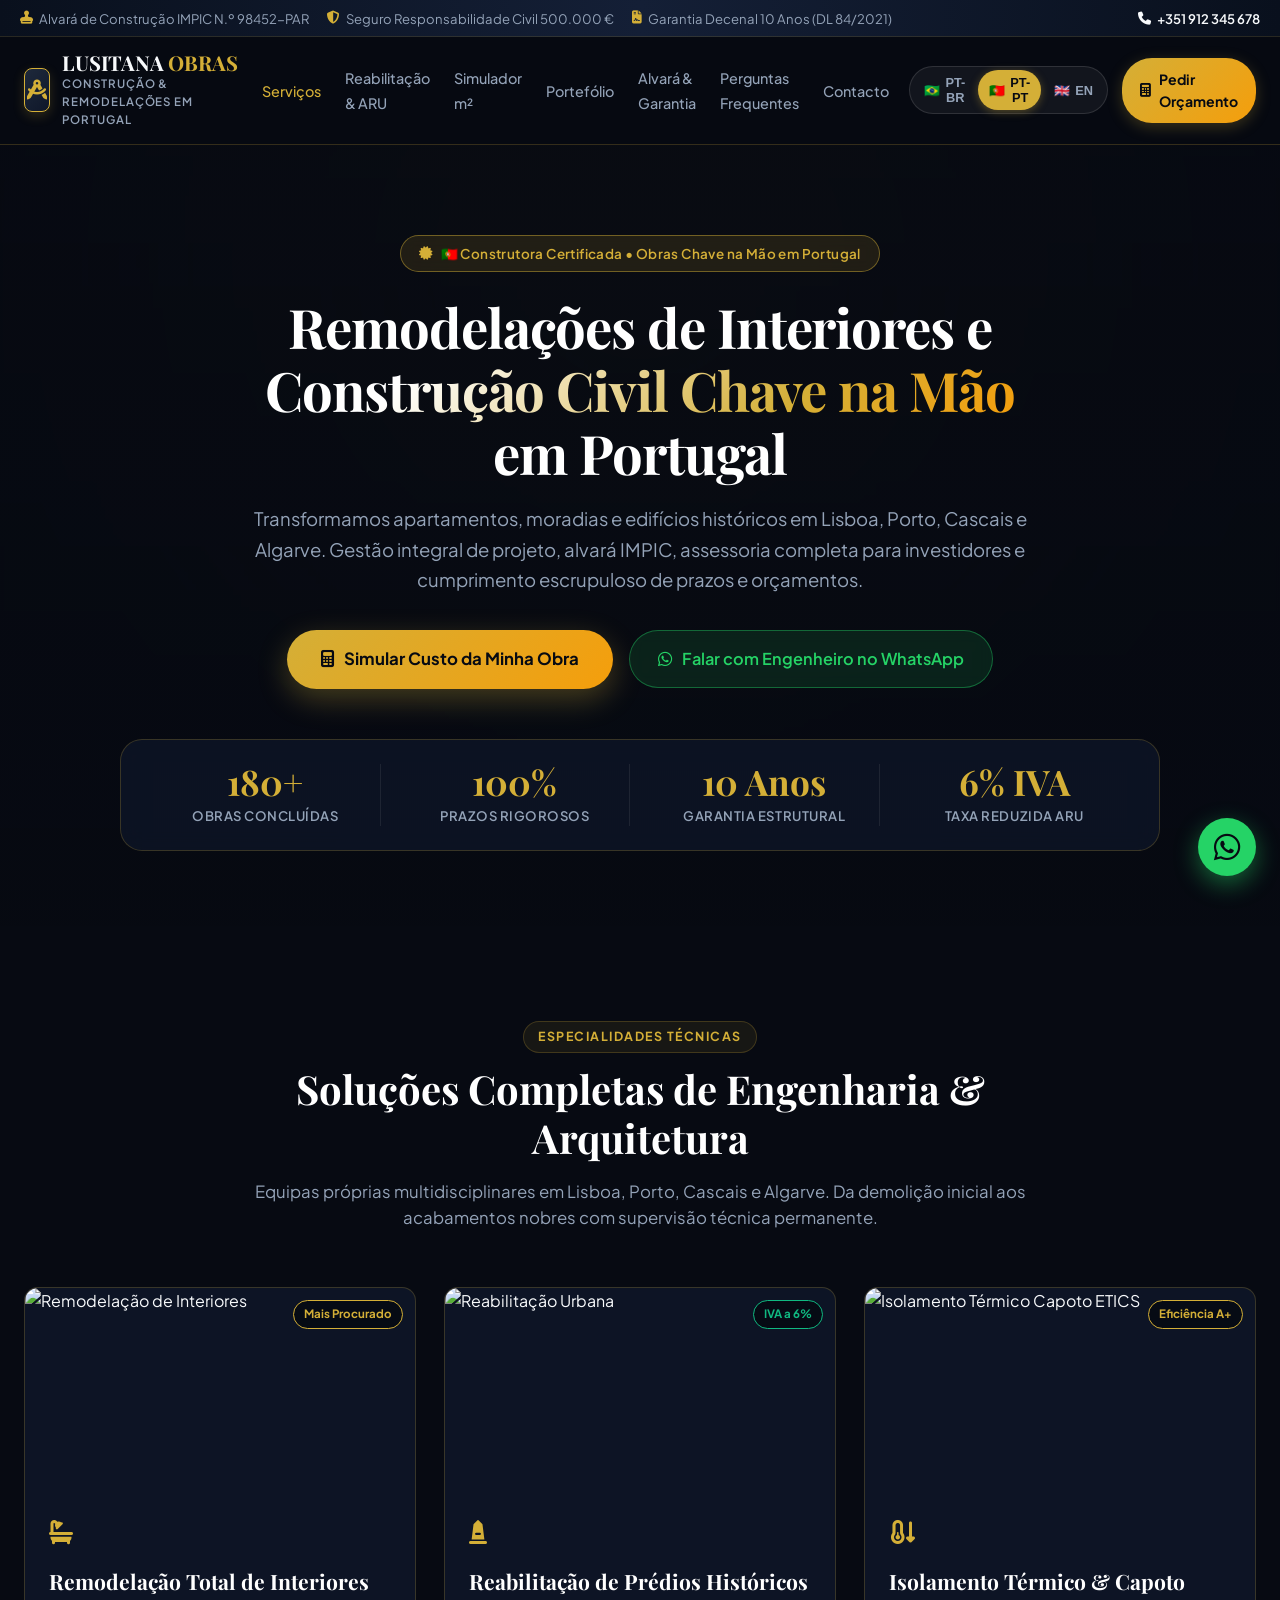
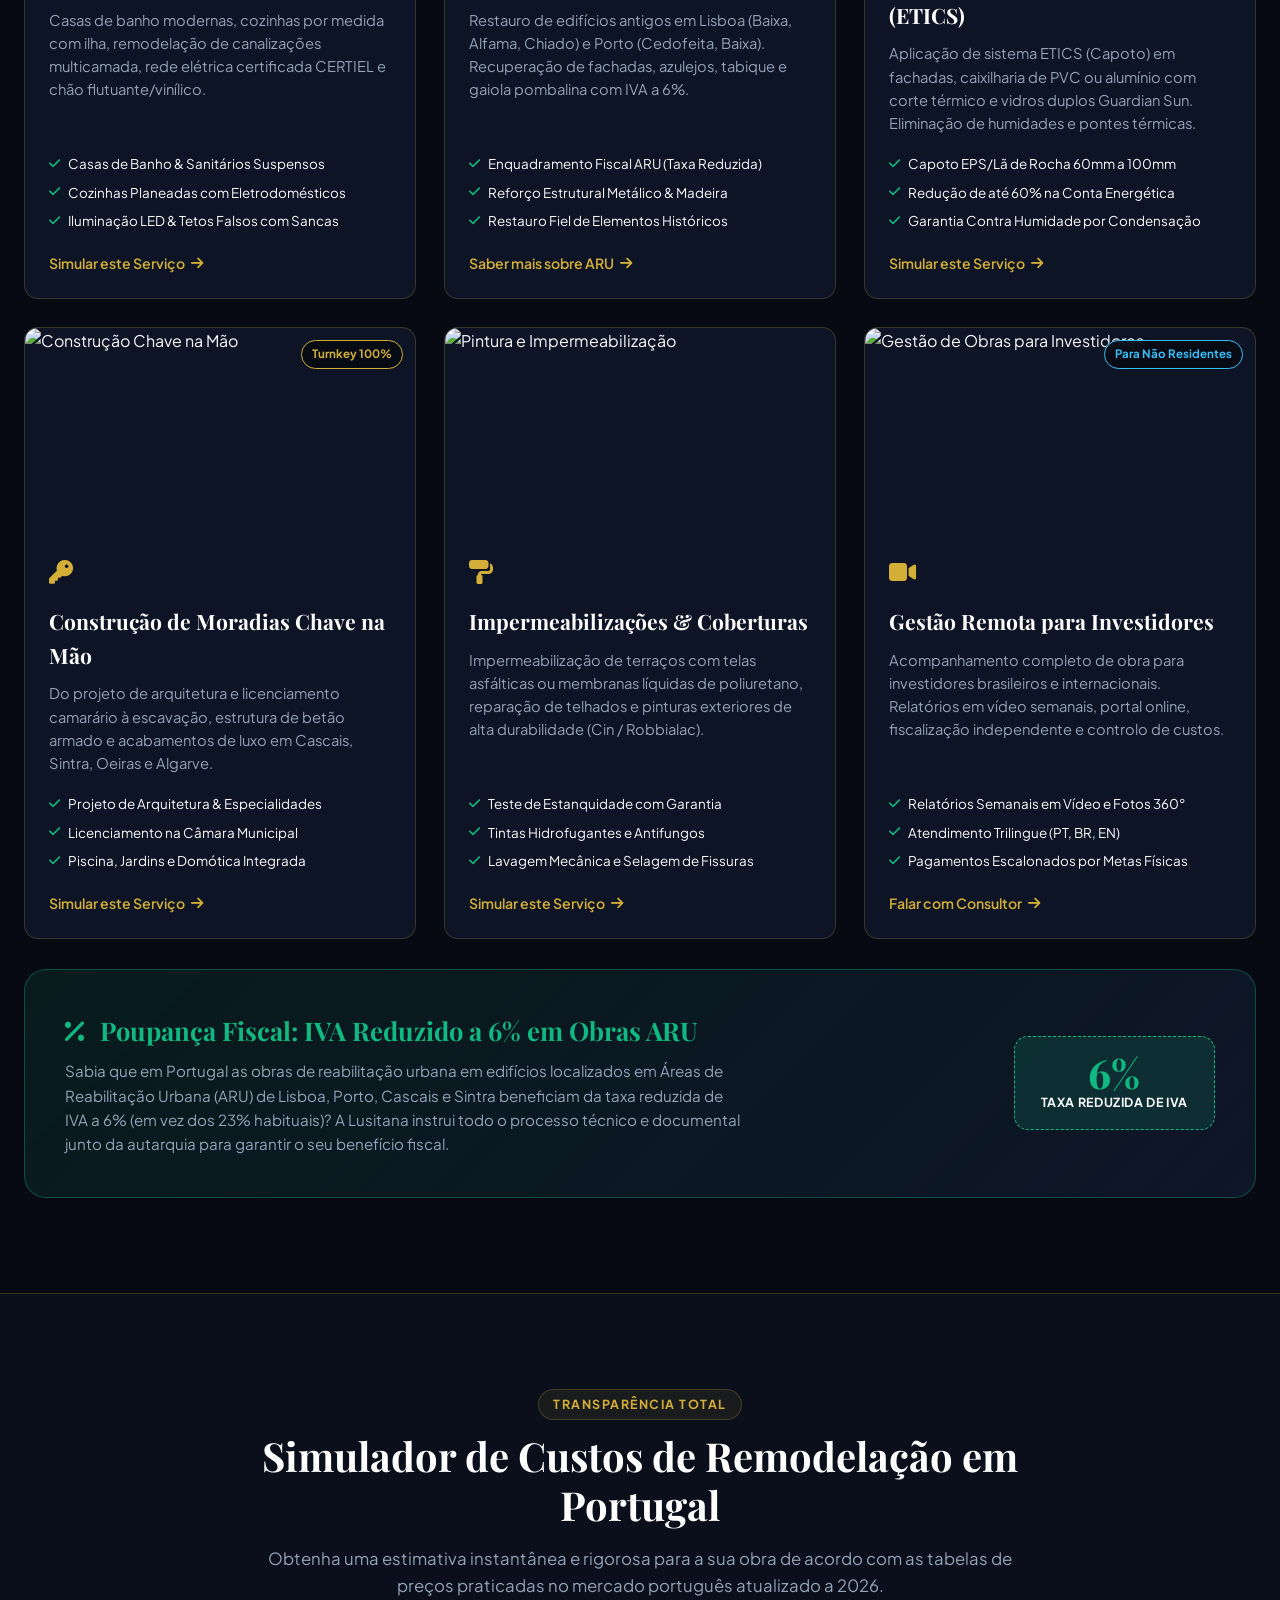
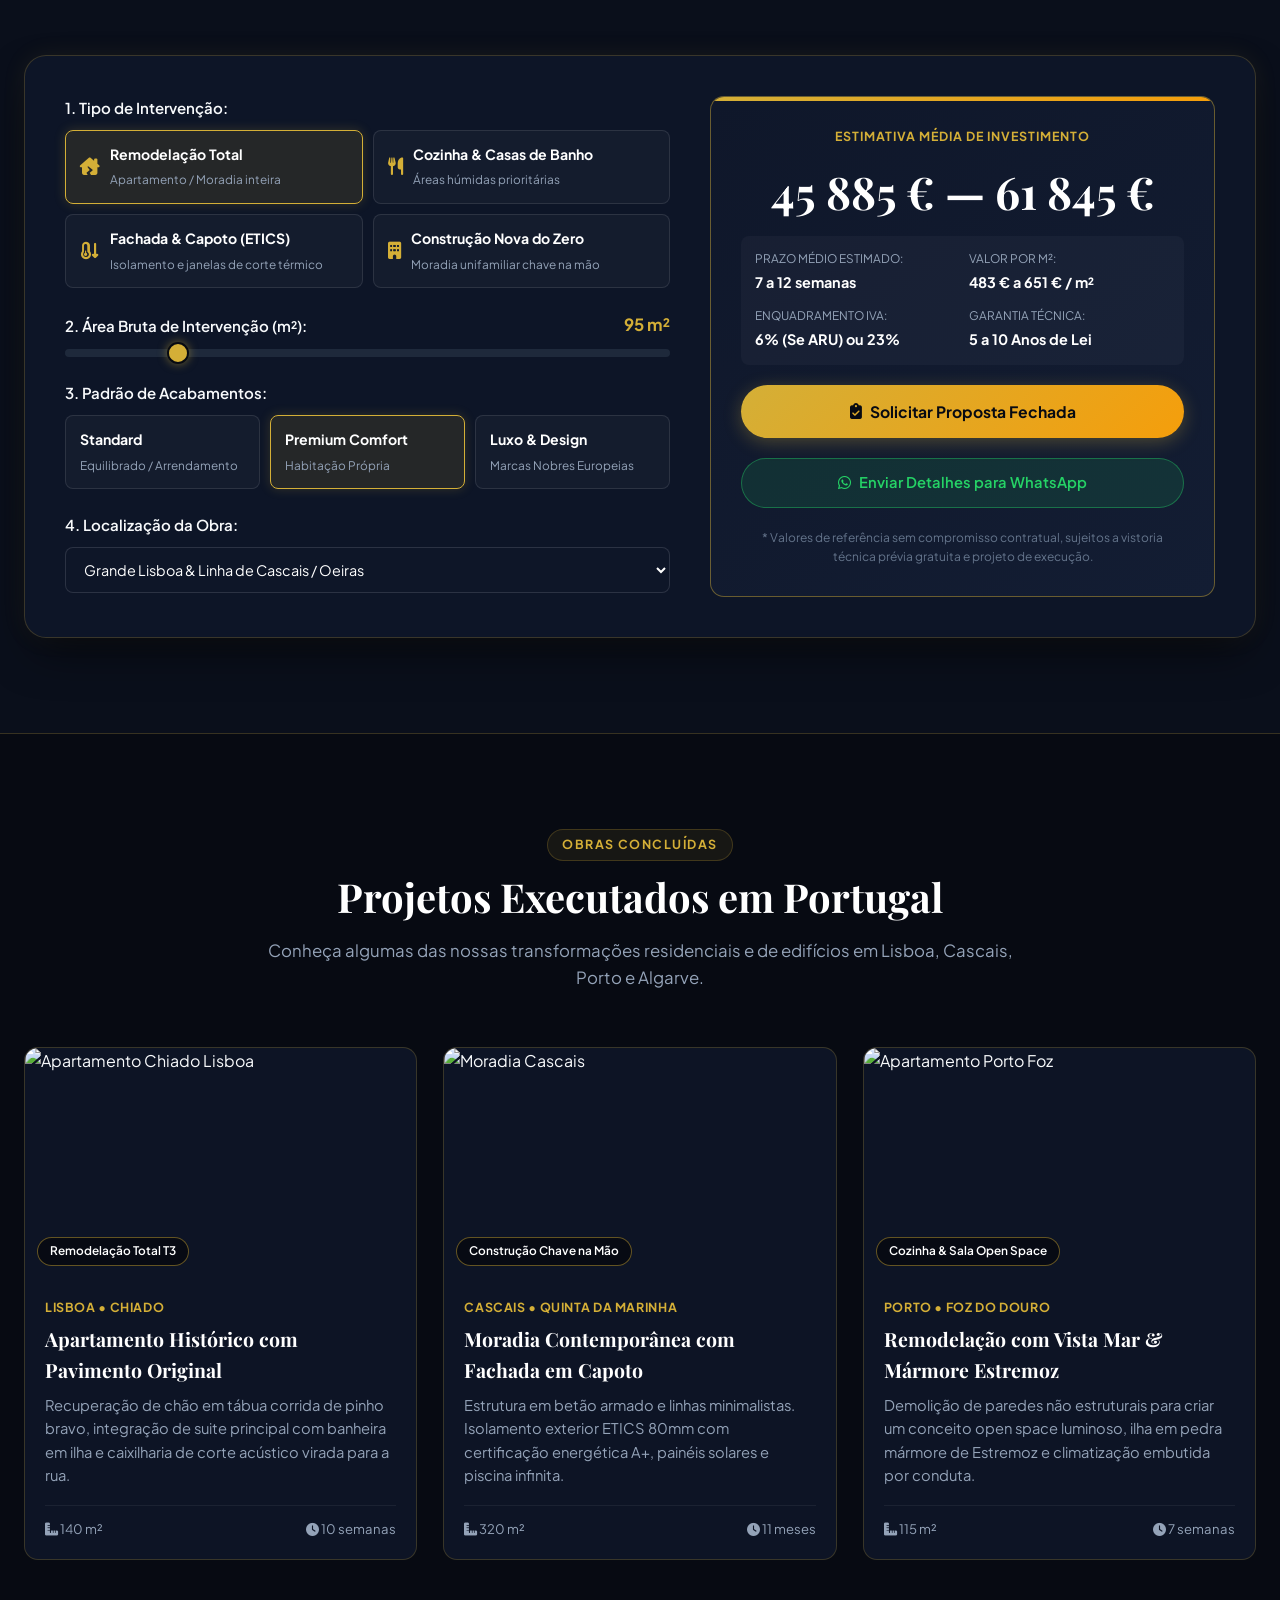
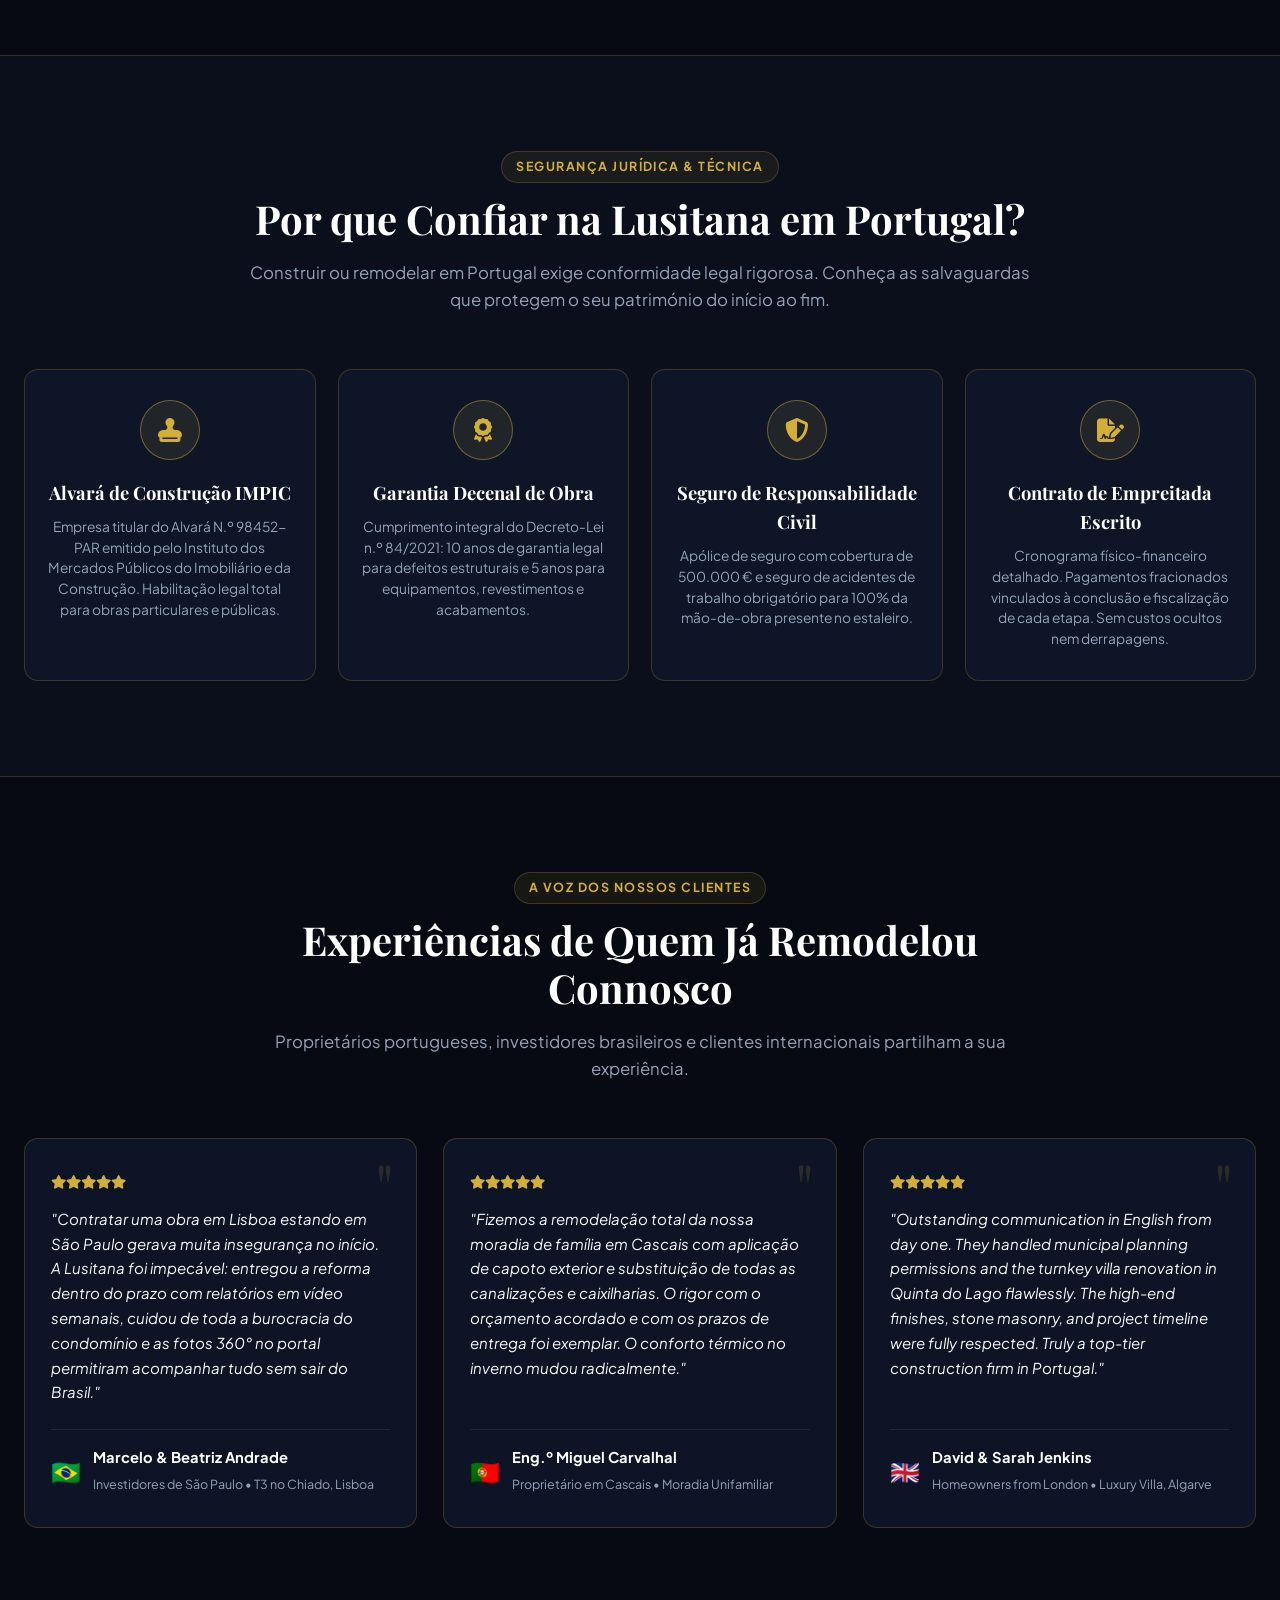
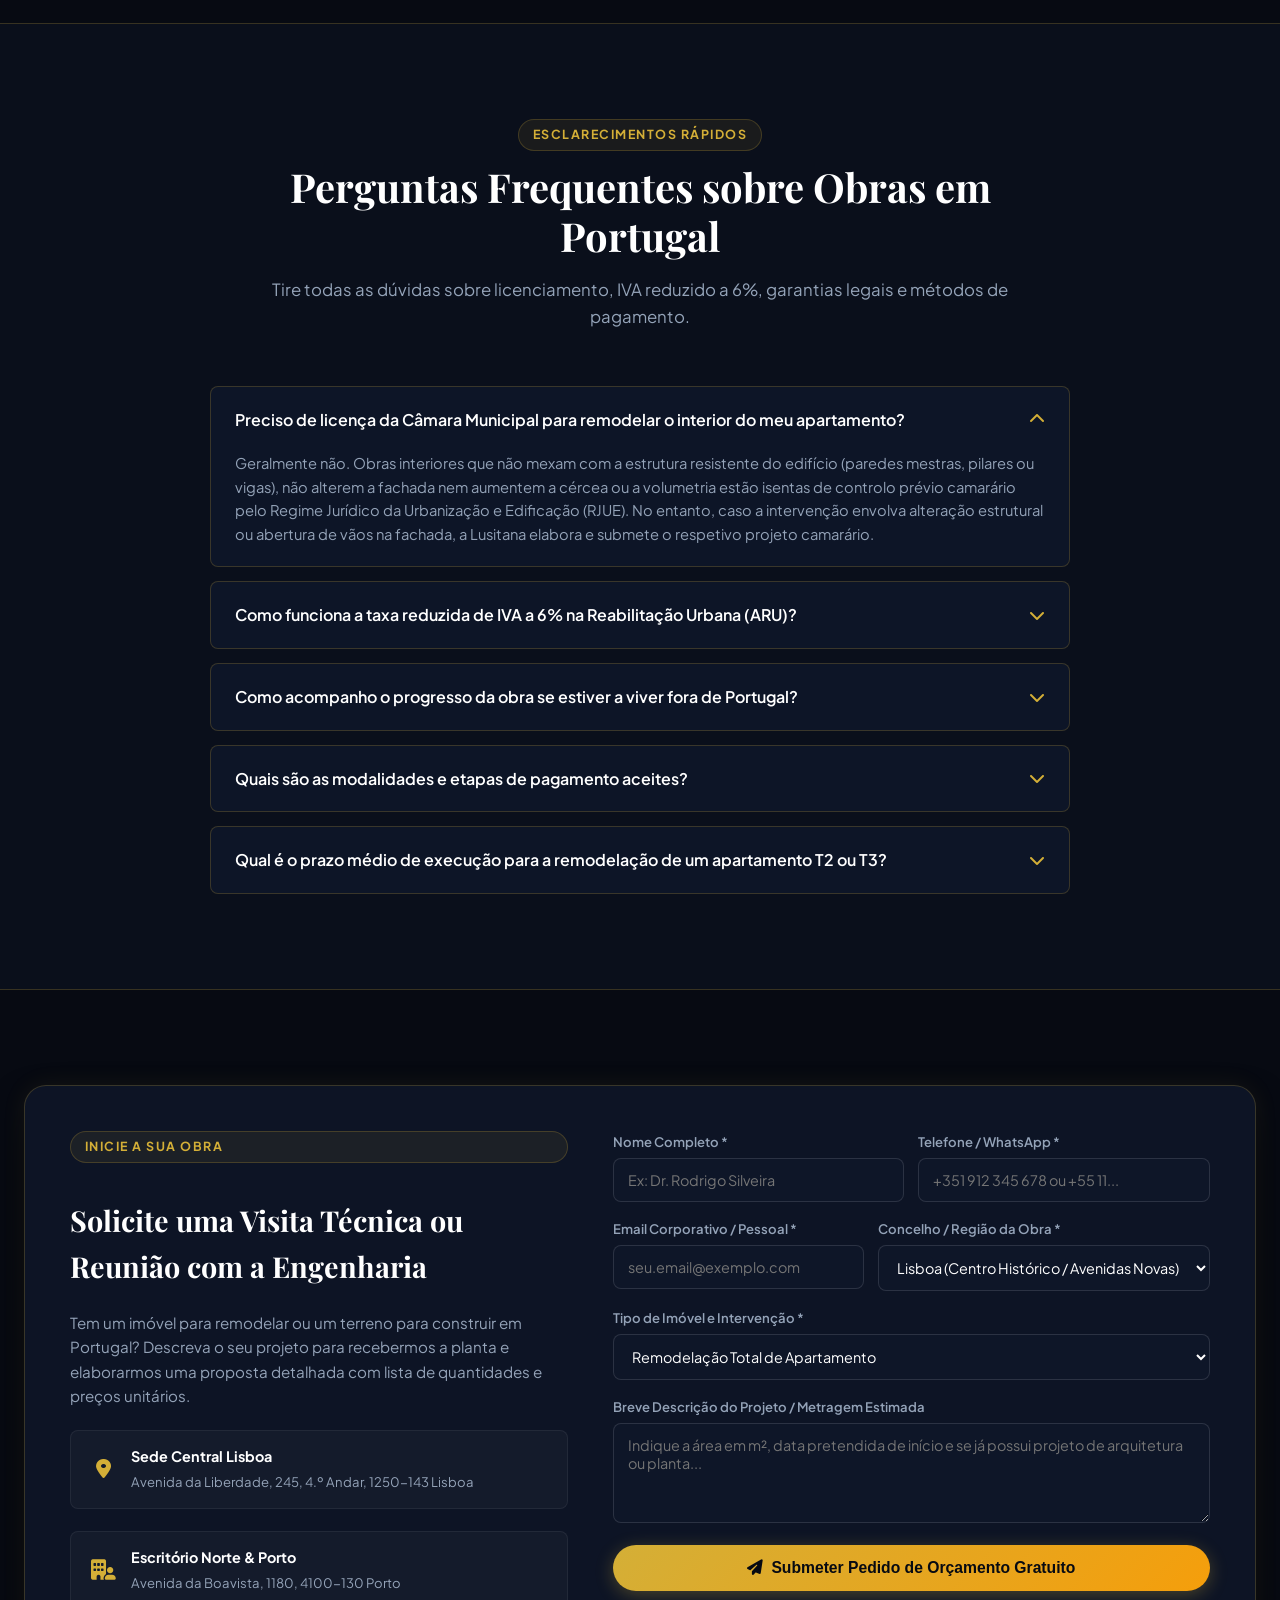
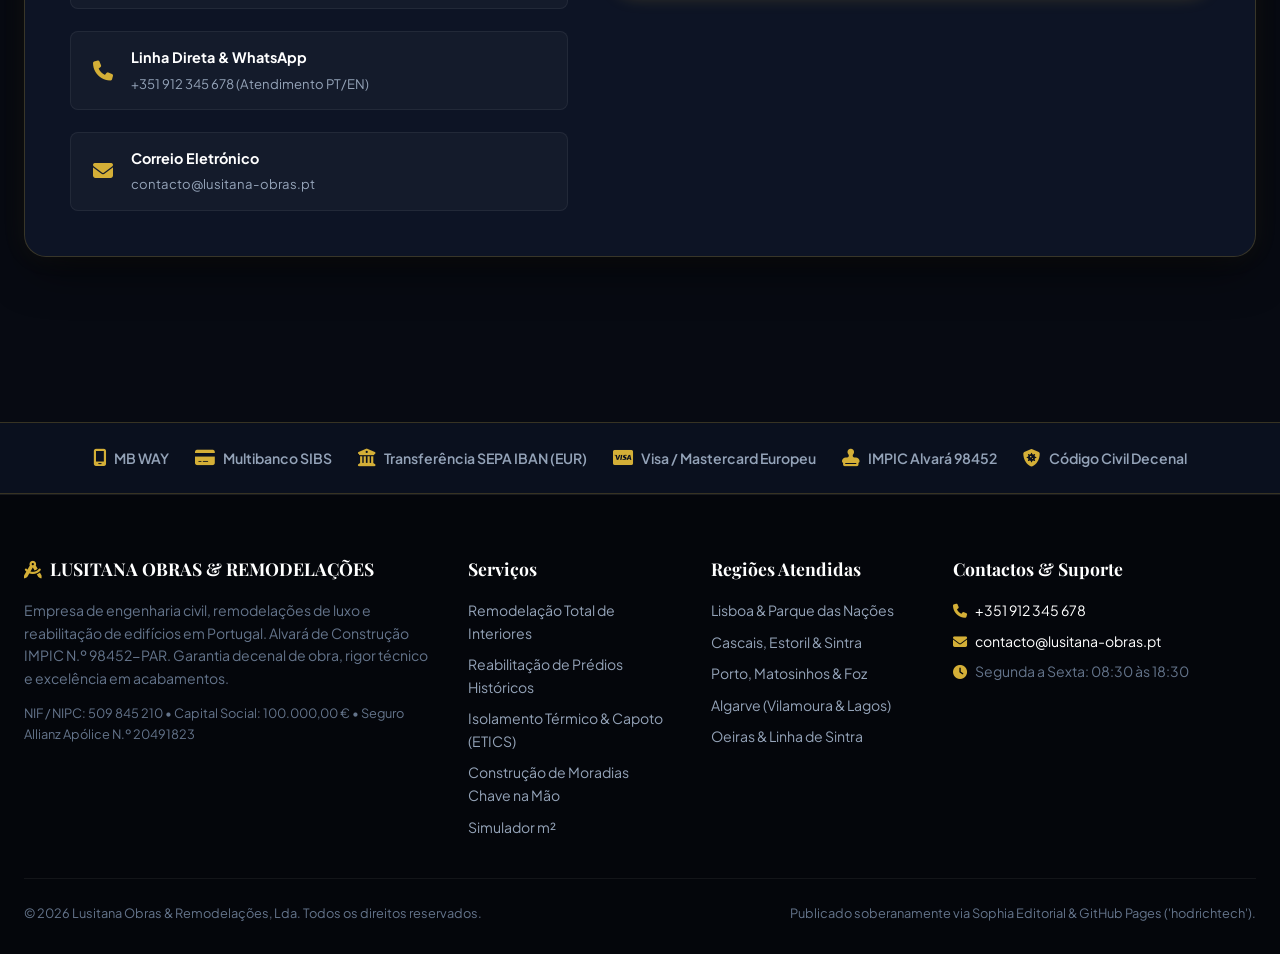
==== index.html @ 86c42750 "deploy: index.html (Vitrine Engine Sophia Editorial)" ====
<!DOCTYPE html>
<html lang="pt-PT">
<head>
  <meta charset="UTF-8">
  <meta name="viewport" content="width=device-width, initial-scale=1.0">
  <title>Lusitana Obras &amp; Remodelações 🇵🇹 | Construção Civil &amp; Reabilitação Urbana em Portugal</title>
  <meta name="description" content="Empresa de remodelações de interiores, construção civil e reabilitação urbana em Portugal (Lisboa, Porto, Cascais e Algarve). Alvará IMPIC, garantia legal de obra e simulador interativo.">
  <link rel="preconnect" href="https://fonts.googleapis.com">
  <link rel="preconnect" href="https://fonts.gstatic.com" crossorigin>
  <link href="https://fonts.googleapis.com/css2?family=Plus+Jakarta+Sans:wght@300;400;500;600;700;800&family=Playfair+Display:ital,wght@0,600;0,700;1,600&display=swap" rel="stylesheet">
  <link rel="stylesheet" href="https://cdnjs.cloudflare.com/ajax/libs/font-awesome/6.5.1/css/all.min.css">
  
  <style>
    :root {
      --bg-dark: #070a12;
      --bg-surface: #0f172a;
      --bg-card: rgba(15, 23, 42, 0.85);
      --bg-card-hover: rgba(30, 41, 59, 0.95);
      --border-color: rgba(212, 175, 55, 0.22);
      --border-glow: rgba(212, 175, 55, 0.45);
      --primary: #d4af37;
      --primary-hover: #e5c158;
      --primary-dark: #aa861c;
      --accent: #f59e0b;
      --accent-blue: #38bdf8;
      --text-main: #f8fafc;
      --text-muted: #94a3b8;
      --text-dim: #64748b;
      --success: #10b981;
      --font-sans: 'Plus Jakarta Sans', system-ui, -apple-system, sans-serif;
      --font-serif: 'Playfair Display', Georgia, serif;
      --shadow-luxo: 0 20px 45px -10px rgba(0, 0, 0, 0.6), 0 0 25px rgba(212, 175, 55, 0.08);
      --radius-sm: 8px;
      --radius-md: 14px;
      --radius-lg: 22px;
      --transition: all 0.28s cubic-bezier(0.4, 0, 0.2, 1);
    }

    * {
      margin: 0;
      padding: 0;
      box-sizing: border-box;
    }

    body {
      font-family: var(--font-sans);
      background-color: var(--bg-dark);
      color: var(--text-main);
      line-height: 1.6;
      overflow-x: hidden;
      selection-background-color: var(--primary);
      selection-color: #000;
      -webkit-font-smoothing: antialiased;
    }

    /* Top Trust Ribbon */
    .top-ribbon {
      background: linear-gradient(90deg, #09101d, #141f36, #09101d);
      border-bottom: 1px solid rgba(212, 175, 55, 0.15);
      padding: 7px 20px;
      font-size: 0.82rem;
      color: var(--text-muted);
      display: flex;
      justify-content: space-between;
      align-items: center;
      flex-wrap: wrap;
      gap: 10px;
    }
    .top-ribbon-items {
      display: flex;
      gap: 18px;
      align-items: center;
    }
    .top-ribbon-item {
      display: inline-flex;
      align-items: center;
      gap: 6px;
    }
    .top-ribbon-item i {
      color: var(--primary);
    }
    .top-ribbon-phone {
      color: var(--text-main);
      text-decoration: none;
      font-weight: 600;
      display: inline-flex;
      align-items: center;
      gap: 6px;
    }
    .top-ribbon-phone:hover {
      color: var(--primary);
    }

    /* Header & Sticky Nav */
    header.site-header {
      position: sticky;
      top: 0;
      z-index: 1000;
      background: rgba(7, 10, 18, 0.92);
      backdrop-filter: blur(14px);
      -webkit-backdrop-filter: blur(14px);
      border-bottom: 1px solid var(--border-color);
      transition: var(--transition);
    }
    .nav-container {
      max-width: 1280px;
      margin: 0 auto;
      padding: 14px 24px;
      display: flex;
      justify-content: space-between;
      align-items: center;
      gap: 20px;
    }
    .brand-logo {
      display: flex;
      align-items: center;
      gap: 12px;
      text-decoration: none;
      color: var(--text-main);
    }
    .logo-icon {
      width: 44px;
      height: 44px;
      background: linear-gradient(135deg, #1e293b, #0f172a);
      border: 1px solid var(--primary);
      border-radius: var(--radius-sm);
      display: flex;
      align-items: center;
      justify-content: center;
      color: var(--primary);
      font-size: 1.25rem;
      box-shadow: 0 4px 12px rgba(212, 175, 55, 0.2);
    }
    .brand-text h1 {
      font-family: var(--font-serif);
      font-size: 1.28rem;
      font-weight: 700;
      letter-spacing: -0.01em;
      line-height: 1.15;
    }
    .brand-text h1 span {
      color: var(--primary);
    }
    .brand-text p {
      font-size: 0.72rem;
      color: var(--text-muted);
      text-transform: uppercase;
      letter-spacing: 0.08em;
      font-weight: 600;
    }

    /* Nav Links */
    .nav-links {
      display: flex;
      align-items: center;
      gap: 24px;
      list-style: none;
    }
    .nav-links a {
      color: var(--text-muted);
      text-decoration: none;
      font-size: 0.9rem;
      font-weight: 500;
      transition: var(--transition);
      position: relative;
    }
    .nav-links a:hover,
    .nav-links a.active {
      color: var(--primary);
    }
    .nav-links a::after {
      content: '';
      position: absolute;
      bottom: -4px;
      left: 0;
      width: 0;
      height: 2px;
      background: var(--primary);
      transition: width 0.25s ease;
    }
    .nav-links a:hover::after {
      width: 100%;
    }

    /* Nav Actions & Language Switcher */
    .nav-actions {
      display: flex;
      align-items: center;
      gap: 14px;
    }
    .lang-switcher {
      display: inline-flex;
      background: rgba(255, 255, 255, 0.05);
      border: 1px solid rgba(255, 255, 255, 0.12);
      border-radius: 30px;
      padding: 3px;
      gap: 2px;
    }
    .lang-btn {
      background: none;
      border: none;
      color: var(--text-muted);
      padding: 5px 11px;
      font-size: 0.8rem;
      font-weight: 600;
      border-radius: 20px;
      cursor: pointer;
      display: inline-flex;
      align-items: center;
      gap: 5px;
      transition: var(--transition);
    }
    .lang-btn:hover {
      color: var(--text-main);
      background: rgba(255, 255, 255, 0.08);
    }
    .lang-btn.active {
      background: var(--primary);
      color: #070a12;
      box-shadow: 0 2px 8px rgba(212, 175, 55, 0.35);
    }

    .btn-header-cta {
      background: linear-gradient(135deg, var(--primary), var(--accent));
      color: #070a12;
      font-weight: 700;
      font-size: 0.88rem;
      padding: 10px 18px;
      border-radius: 30px;
      text-decoration: none;
      display: inline-flex;
      align-items: center;
      gap: 8px;
      transition: var(--transition);
      box-shadow: 0 4px 15px rgba(212, 175, 55, 0.25);
    }
    .btn-header-cta:hover {
      transform: translateY(-2px);
      box-shadow: 0 6px 20px rgba(212, 175, 55, 0.4);
      filter: brightness(1.08);
    }

    /* Mobile toggle */
    .mobile-menu-btn {
      display: none;
      background: none;
      border: none;
      color: var(--text-main);
      font-size: 1.4rem;
      cursor: pointer;
    }

    /* Hero Section */
    .hero-section {
      position: relative;
      padding: 90px 24px 75px;
      background: radial-gradient(circle at 50% 15%, rgba(212, 175, 55, 0.08) 0%, rgba(7, 10, 18, 0.98) 70%),
                  url('https://images.unsplash.com/photo-1600585154340-be6161a56a0c?w=1800') center/cover no-repeat;
      overflow: hidden;
    }
    .hero-overlay {
      position: absolute;
      inset: 0;
      background: linear-gradient(180deg, rgba(7, 10, 18, 0.82) 0%, rgba(7, 10, 18, 0.96) 100%);
      backdrop-filter: blur(2px);
    }
    .hero-container {
      position: relative;
      max-width: 1200px;
      margin: 0 auto;
      text-align: center;
    }
    .hero-badge {
      display: inline-flex;
      align-items: center;
      gap: 8px;
      background: rgba(212, 175, 55, 0.12);
      border: 1px solid var(--border-glow);
      color: var(--primary);
      padding: 7px 18px;
      border-radius: 30px;
      font-size: 0.84rem;
      font-weight: 600;
      letter-spacing: 0.03em;
      margin-bottom: 24px;
      backdrop-filter: blur(8px);
      animation: pulseGlow 3s infinite alternate;
    }
    @keyframes pulseGlow {
      from { box-shadow: 0 0 10px rgba(212, 175, 55, 0.15); }
      to { box-shadow: 0 0 22px rgba(212, 175, 55, 0.35); }
    }

    .hero-title {
      font-family: var(--font-serif);
      font-size: 3.4rem;
      font-weight: 700;
      line-height: 1.15;
      letter-spacing: -0.02em;
      max-width: 980px;
      margin: 0 auto 20px;
      color: #fff;
    }
    .hero-title em {
      font-style: normal;
      background: linear-gradient(135deg, #fff 20%, var(--primary) 70%, var(--accent) 100%);
      -webkit-background-clip: text;
      -webkit-text-fill-color: transparent;
    }
    .hero-subtitle {
      font-size: 1.16rem;
      color: var(--text-muted);
      max-width: 780px;
      margin: 0 auto 34px;
      line-height: 1.65;
    }

    .hero-cta-group {
      display: flex;
      justify-content: center;
      align-items: center;
      gap: 16px;
      flex-wrap: wrap;
      margin-bottom: 50px;
    }
    .btn-hero-primary {
      background: linear-gradient(135deg, var(--primary), var(--accent));
      color: #070a12;
      font-weight: 700;
      font-size: 1.05rem;
      padding: 16px 34px;
      border-radius: 35px;
      text-decoration: none;
      display: inline-flex;
      align-items: center;
      gap: 10px;
      transition: var(--transition);
      box-shadow: 0 10px 30px rgba(212, 175, 55, 0.3);
    }
    .btn-hero-primary:hover {
      transform: translateY(-3px);
      box-shadow: 0 14px 40px rgba(212, 175, 55, 0.45);
      filter: brightness(1.08);
    }
    .btn-hero-whatsapp {
      background: rgba(37, 211, 102, 0.12);
      border: 1px solid rgba(37, 211, 102, 0.4);
      color: #25d366;
      font-weight: 600;
      font-size: 1.02rem;
      padding: 15px 28px;
      border-radius: 35px;
      text-decoration: none;
      display: inline-flex;
      align-items: center;
      gap: 10px;
      transition: var(--transition);
      backdrop-filter: blur(8px);
    }
    .btn-hero-whatsapp:hover {
      background: #25d366;
      color: #070a12;
      transform: translateY(-3px);
      box-shadow: 0 10px 30px rgba(37, 211, 102, 0.35);
    }

    /* Metrics Bar */
    .metrics-grid {
      display: grid;
      grid-template-columns: repeat(4, 1fr);
      gap: 20px;
      max-width: 1040px;
      margin: 0 auto;
      background: rgba(15, 23, 42, 0.7);
      border: 1px solid var(--border-color);
      border-radius: var(--radius-lg);
      padding: 24px 30px;
      backdrop-filter: blur(12px);
    }
    .metric-card {
      text-align: center;
      border-right: 1px solid rgba(255, 255, 255, 0.08);
      padding: 0 10px;
    }
    .metric-card:last-child {
      border-right: none;
    }
    .metric-num {
      font-family: var(--font-serif);
      font-size: 2.2rem;
      font-weight: 700;
      color: var(--primary);
      line-height: 1;
      margin-bottom: 6px;
    }
    .metric-label {
      font-size: 0.82rem;
      color: var(--text-muted);
      text-transform: uppercase;
      letter-spacing: 0.04em;
      font-weight: 600;
    }

    /* Common Section Styles */
    section.content-section {
      padding: 95px 24px;
      max-width: 1280px;
      margin: 0 auto;
    }
    .section-header {
      text-align: center;
      max-width: 780px;
      margin: 0 auto 55px;
    }
    .section-tag {
      display: inline-block;
      font-size: 0.78rem;
      text-transform: uppercase;
      letter-spacing: 0.12em;
      color: var(--primary);
      font-weight: 700;
      margin-bottom: 12px;
      padding: 5px 14px;
      background: rgba(212, 175, 55, 0.08);
      border: 1px solid var(--border-color);
      border-radius: 20px;
    }
    .section-title {
      font-family: var(--font-serif);
      font-size: 2.5rem;
      font-weight: 700;
      margin-bottom: 16px;
      line-height: 1.22;
      color: #fff;
    }
    .section-subtitle {
      font-size: 1.05rem;
      color: var(--text-muted);
      line-height: 1.6;
    }

    /* Services Grid */
    .services-grid {
      display: grid;
      grid-template-columns: repeat(3, 1fr);
      gap: 28px;
    }
    .service-card {
      background: var(--bg-card);
      border: 1px solid var(--border-color);
      border-radius: var(--radius-md);
      overflow: hidden;
      transition: var(--transition);
      display: flex;
      flex-direction: column;
    }
    .service-card:hover {
      transform: translateY(-6px);
      border-color: var(--primary);
      box-shadow: var(--shadow-luxo);
      background: var(--bg-card-hover);
    }
    .service-img-wrapper {
      position: relative;
      height: 200px;
      overflow: hidden;
    }
    .service-img {
      width: 100%;
      height: 100%;
      object-fit: cover;
      transition: transform 0.5s ease;
    }
    .service-card:hover .service-img {
      transform: scale(1.06);
    }
    .service-badge {
      position: absolute;
      top: 12px;
      right: 12px;
      background: rgba(7, 10, 18, 0.85);
      border: 1px solid var(--primary);
      color: var(--primary);
      font-size: 0.72rem;
      font-weight: 700;
      padding: 4px 10px;
      border-radius: 20px;
      backdrop-filter: blur(6px);
    }
    .service-body {
      padding: 24px;
      flex-grow: 1;
      display: flex;
      flex-direction: column;
    }
    .service-icon {
      font-size: 1.5rem;
      color: var(--primary);
      margin-bottom: 14px;
    }
    .service-title {
      font-family: var(--font-serif);
      font-size: 1.32rem;
      margin-bottom: 10px;
      color: #fff;
    }
    .service-desc {
      color: var(--text-muted);
      font-size: 0.92rem;
      line-height: 1.58;
      margin-bottom: 18px;
      flex-grow: 1;
    }
    .service-bullets {
      list-style: none;
      padding: 0;
      margin-bottom: 20px;
      display: flex;
      flex-direction: column;
      gap: 7px;
    }
    .service-bullets li {
      font-size: 0.84rem;
      color: var(--text-main);
      display: flex;
      align-items: center;
      gap: 8px;
    }
    .service-bullets li i {
      color: var(--success);
      font-size: 0.8rem;
    }
    .service-link {
      color: var(--primary);
      text-decoration: none;
      font-weight: 600;
      font-size: 0.88rem;
      display: inline-flex;
      align-items: center;
      gap: 6px;
      transition: var(--transition);
      margin-top: auto;
    }
    .service-link:hover {
      color: var(--accent);
      gap: 9px;
    }

    /* ARU / Tax Benefit Callout Section */
    .aru-banner {
      background: linear-gradient(135deg, rgba(16, 185, 129, 0.1), rgba(15, 23, 42, 0.9));
      border: 1px solid rgba(16, 185, 129, 0.35);
      border-radius: var(--radius-lg);
      padding: 40px;
      margin: 30px auto 0;
      display: flex;
      align-items: center;
      justify-content: space-between;
      gap: 30px;
      flex-wrap: wrap;
    }
    .aru-content h3 {
      font-family: var(--font-serif);
      font-size: 1.6rem;
      color: #fff;
      margin-bottom: 8px;
    }
    .aru-content h3 span {
      color: var(--success);
    }
    .aru-content p {
      color: var(--text-muted);
      font-size: 0.95rem;
      max-width: 680px;
    }
    .aru-badge-box {
      text-align: center;
      background: rgba(16, 185, 129, 0.15);
      border: 1px dashed var(--success);
      border-radius: var(--radius-md);
      padding: 16px 26px;
    }
    .aru-badge-num {
      font-family: var(--font-serif);
      font-size: 2.5rem;
      font-weight: 800;
      color: var(--success);
      line-height: 1;
    }
    .aru-badge-sub {
      font-size: 0.78rem;
      font-weight: 700;
      color: var(--text-main);
      text-transform: uppercase;
      letter-spacing: 0.05em;
    }

    /* Cost Simulator Section */
    .simulator-box {
      background: var(--bg-card);
      border: 1px solid var(--border-color);
      border-radius: var(--radius-lg);
      box-shadow: var(--shadow-luxo);
      padding: 40px;
      display: grid;
      grid-template-columns: 1.2fr 1fr;
      gap: 40px;
      align-items: start;
    }
    .sim-controls {
      display: flex;
      flex-direction: column;
      gap: 24px;
    }
    .sim-field-group {
      display: flex;
      flex-direction: column;
      gap: 10px;
    }
    .sim-label {
      font-weight: 600;
      font-size: 0.94rem;
      color: var(--text-main);
      display: flex;
      justify-content: space-between;
      align-items: center;
    }
    .sim-label-val {
      color: var(--primary);
      font-weight: 700;
      font-size: 1.05rem;
    }
    .sim-radio-grid {
      display: grid;
      grid-template-columns: repeat(2, 1fr);
      gap: 10px;
    }
    .sim-radio-card {
      background: rgba(255, 255, 255, 0.03);
      border: 1px solid rgba(255, 255, 255, 0.1);
      border-radius: var(--radius-sm);
      padding: 12px 14px;
      cursor: pointer;
      transition: var(--transition);
      display: flex;
      align-items: center;
      gap: 10px;
    }
    .sim-radio-card:hover {
      border-color: var(--primary);
      background: rgba(212, 175, 55, 0.06);
    }
    .sim-radio-card.active {
      border-color: var(--primary);
      background: rgba(212, 175, 55, 0.12);
      box-shadow: 0 0 12px rgba(212, 175, 55, 0.2);
    }
    .sim-radio-card i {
      color: var(--primary);
      font-size: 1.1rem;
    }
    .sim-radio-info strong {
      display: block;
      font-size: 0.88rem;
      color: #fff;
    }
    .sim-radio-info small {
      font-size: 0.74rem;
      color: var(--text-muted);
    }

    /* Slider styling */
    .slider-range {
      -webkit-appearance: none;
      width: 100%;
      height: 8px;
      border-radius: 5px;
      background: #1e293b;
      outline: none;
      transition: opacity 0.2s;
    }
    .slider-range::-webkit-slider-thumb {
      -webkit-appearance: none;
      appearance: none;
      width: 22px;
      height: 22px;
      border-radius: 50%;
      background: var(--primary);
      cursor: pointer;
      box-shadow: 0 0 10px rgba(212, 175, 55, 0.5);
      border: 2px solid #070a12;
    }

    /* Simulator Result Card */
    .sim-result-card {
      background: linear-gradient(145deg, #0f172a, #131d33);
      border: 1px solid var(--border-glow);
      border-radius: var(--radius-md);
      padding: 30px;
      text-align: center;
      display: flex;
      flex-direction: column;
      gap: 20px;
      position: relative;
      overflow: hidden;
    }
    .sim-result-card::before {
      content: '';
      position: absolute;
      top: 0;
      left: 0;
      right: 0;
      height: 4px;
      background: linear-gradient(90deg, var(--primary), var(--accent));
    }
    .sim-result-tag {
      font-size: 0.78rem;
      text-transform: uppercase;
      letter-spacing: 0.08em;
      color: var(--primary);
      font-weight: 700;
    }
    .sim-result-price {
      font-family: var(--font-serif);
      font-size: 2.8rem;
      font-weight: 700;
      color: #fff;
      line-height: 1.1;
    }
    .sim-result-price span {
      color: var(--primary);
      font-size: 1.6rem;
    }
    .sim-result-details {
      display: grid;
      grid-template-columns: repeat(2, 1fr);
      gap: 12px;
      background: rgba(255, 255, 255, 0.03);
      padding: 14px;
      border-radius: var(--radius-sm);
      text-align: left;
    }
    .sim-detail-item span {
      display: block;
      font-size: 0.74rem;
      color: var(--text-muted);
      text-transform: uppercase;
    }
    .sim-detail-item strong {
      font-size: 0.9rem;
      color: #fff;
    }
    .sim-cta-btn {
      background: linear-gradient(135deg, var(--primary), var(--accent));
      color: #070a12;
      font-weight: 700;
      font-size: 0.98rem;
      padding: 14px 20px;
      border-radius: 30px;
      text-decoration: none;
      display: inline-flex;
      align-items: center;
      justify-content: center;
      gap: 8px;
      transition: var(--transition);
      box-shadow: 0 4px 18px rgba(212, 175, 55, 0.3);
    }
    .sim-cta-btn:hover {
      transform: translateY(-2px);
      box-shadow: 0 8px 25px rgba(212, 175, 55, 0.45);
    }
    .sim-whatsapp-btn {
      background: rgba(37, 211, 102, 0.12);
      border: 1px solid rgba(37, 211, 102, 0.4);
      color: #25d366;
      font-weight: 600;
      font-size: 0.92rem;
      padding: 12px 18px;
      border-radius: 30px;
      text-decoration: none;
      display: inline-flex;
      align-items: center;
      justify-content: center;
      gap: 8px;
      transition: var(--transition);
    }
    .sim-whatsapp-btn:hover {
      background: #25d366;
      color: #070a12;
    }

    /* Before & After Portfolio */
    .portfolio-grid {
      display: grid;
      grid-template-columns: repeat(3, 1fr);
      gap: 26px;
    }
    .portfolio-card {
      background: var(--bg-card);
      border: 1px solid var(--border-color);
      border-radius: var(--radius-md);
      overflow: hidden;
      transition: var(--transition);
    }
    .portfolio-card:hover {
      transform: translateY(-5px);
      border-color: var(--primary);
      box-shadow: var(--shadow-luxo);
    }
    .portfolio-img-box {
      position: relative;
      height: 230px;
      overflow: hidden;
    }
    .portfolio-img {
      width: 100%;
      height: 100%;
      object-fit: cover;
      transition: transform 0.5s ease;
    }
    .portfolio-card:hover .portfolio-img {
      transform: scale(1.05);
    }
    .portfolio-tag {
      position: absolute;
      bottom: 12px;
      left: 12px;
      background: rgba(7, 10, 18, 0.88);
      border: 1px solid var(--border-glow);
      color: #fff;
      font-size: 0.74rem;
      font-weight: 600;
      padding: 4px 12px;
      border-radius: 20px;
      backdrop-filter: blur(8px);
    }
    .portfolio-body {
      padding: 20px;
    }
    .portfolio-location {
      font-size: 0.78rem;
      color: var(--primary);
      font-weight: 700;
      text-transform: uppercase;
      letter-spacing: 0.05em;
      margin-bottom: 6px;
    }
    .portfolio-title {
      font-family: var(--font-serif);
      font-size: 1.22rem;
      color: #fff;
      margin-bottom: 8px;
    }
    .portfolio-meta {
      display: flex;
      justify-content: space-between;
      font-size: 0.82rem;
      color: var(--text-muted);
      border-top: 1px solid rgba(255, 255, 255, 0.06);
      padding-top: 12px;
      margin-top: 12px;
    }

    /* Trust & Guarantees (IMPIC, etc.) */
    .trust-grid {
      display: grid;
      grid-template-columns: repeat(4, 1fr);
      gap: 22px;
    }
    .trust-card {
      background: var(--bg-card);
      border: 1px solid var(--border-color);
      border-radius: var(--radius-md);
      padding: 30px 22px;
      text-align: center;
      transition: var(--transition);
    }
    .trust-card:hover {
      transform: translateY(-4px);
      border-color: var(--primary);
      background: var(--bg-card-hover);
    }
    .trust-icon {
      width: 60px;
      height: 60px;
      margin: 0 auto 18px;
      background: rgba(212, 175, 55, 0.1);
      border: 1px solid var(--border-glow);
      border-radius: 50%;
      display: flex;
      align-items: center;
      justify-content: center;
      font-size: 1.5rem;
      color: var(--primary);
    }
    .trust-title {
      font-family: var(--font-serif);
      font-size: 1.15rem;
      color: #fff;
      margin-bottom: 10px;
    }
    .trust-desc {
      font-size: 0.86rem;
      color: var(--text-muted);
      line-height: 1.5;
    }

    /* Testimonials (Trilingual Showcase) */
    .testimonials-grid {
      display: grid;
      grid-template-columns: repeat(3, 1fr);
      gap: 26px;
    }
    .testimonial-card {
      background: var(--bg-card);
      border: 1px solid var(--border-color);
      border-radius: var(--radius-md);
      padding: 32px 26px;
      display: flex;
      flex-direction: column;
      position: relative;
    }
    .testimonial-card::before {
      content: '"';
      position: absolute;
      top: 15px;
      right: 22px;
      font-family: var(--font-serif);
      font-size: 4rem;
      color: rgba(212, 175, 55, 0.15);
      line-height: 1;
    }
    .testimonial-stars {
      color: var(--primary);
      margin-bottom: 14px;
      font-size: 0.85rem;
    }
    .testimonial-quote {
      color: var(--text-main);
      font-size: 0.94rem;
      font-style: italic;
      line-height: 1.65;
      margin-bottom: 24px;
      flex-grow: 1;
    }
    .testimonial-author {
      display: flex;
      align-items: center;
      gap: 12px;
      border-top: 1px solid rgba(255, 255, 255, 0.08);
      padding-top: 16px;
    }
    .author-flag {
      font-size: 1.5rem;
    }
    .author-info strong {
      display: block;
      font-size: 0.92rem;
      color: #fff;
    }
    .author-info small {
      color: var(--text-muted);
      font-size: 0.78rem;
    }

    /* Technical FAQ */
    .faq-container {
      max-width: 860px;
      margin: 0 auto;
      display: flex;
      flex-direction: column;
      gap: 14px;
    }
    .faq-item {
      background: var(--bg-card);
      border: 1px solid var(--border-color);
      border-radius: var(--radius-sm);
      overflow: hidden;
      transition: var(--transition);
    }
    .faq-item:hover {
      border-color: var(--primary);
    }
    .faq-question {
      padding: 20px 24px;
      font-weight: 600;
      font-size: 1rem;
      color: #fff;
      cursor: pointer;
      display: flex;
      justify-content: space-between;
      align-items: center;
      gap: 16px;
      user-select: none;
    }
    .faq-question i {
      color: var(--primary);
      transition: transform 0.3s ease;
    }
    .faq-item.open .faq-question i {
      transform: rotate(180deg);
    }
    .faq-answer {
      padding: 0 24px 20px;
      color: var(--text-muted);
      font-size: 0.92rem;
      line-height: 1.6;
      display: none;
    }
    .faq-item.open .faq-answer {
      display: block;
    }

    /* Contact & Form Section */
    .contact-wrapper {
      background: var(--bg-card);
      border: 1px solid var(--border-color);
      border-radius: var(--radius-lg);
      padding: 45px;
      display: grid;
      grid-template-columns: 1fr 1.2fr;
      gap: 45px;
      box-shadow: var(--shadow-luxo);
    }
    .contact-info-side {
      display: flex;
      flex-direction: column;
      gap: 22px;
    }
    .contact-info-side h3 {
      font-family: var(--font-serif);
      font-size: 1.8rem;
      color: #fff;
    }
    .contact-info-side p {
      color: var(--text-muted);
      font-size: 0.95rem;
      line-height: 1.6;
    }
    .contact-card-item {
      display: flex;
      align-items: center;
      gap: 14px;
      background: rgba(255, 255, 255, 0.03);
      padding: 14px 18px;
      border-radius: var(--radius-sm);
      border: 1px solid rgba(255, 255, 255, 0.06);
    }
    .contact-card-item i {
      color: var(--primary);
      font-size: 1.25rem;
      width: 28px;
      text-align: center;
    }
    .contact-card-item strong {
      display: block;
      color: #fff;
      font-size: 0.9rem;
    }
    .contact-card-item span {
      color: var(--text-muted);
      font-size: 0.82rem;
    }

    .contact-form {
      display: flex;
      flex-direction: column;
      gap: 16px;
    }
    .form-row {
      display: grid;
      grid-template-columns: 1fr 1fr;
      gap: 14px;
    }
    .form-group {
      display: flex;
      flex-direction: column;
      gap: 6px;
    }
    .form-group label {
      font-size: 0.82rem;
      font-weight: 600;
      color: var(--text-muted);
    }
    .form-control {
      background: rgba(15, 23, 42, 0.9);
      border: 1px solid rgba(255, 255, 255, 0.12);
      border-radius: var(--radius-sm);
      padding: 12px 14px;
      color: #fff;
      font-family: var(--font-sans);
      font-size: 0.9rem;
      transition: var(--transition);
    }
    .form-control:focus {
      outline: none;
      border-color: var(--primary);
      box-shadow: 0 0 10px rgba(212, 175, 55, 0.25);
    }
    textarea.form-control {
      resize: vertical;
      min-height: 100px;
    }
    .form-btn-submit {
      background: linear-gradient(135deg, var(--primary), var(--accent));
      color: #070a12;
      border: none;
      padding: 14px 24px;
      font-weight: 700;
      font-size: 0.98rem;
      border-radius: 30px;
      cursor: pointer;
      display: inline-flex;
      align-items: center;
      justify-content: center;
      gap: 8px;
      transition: var(--transition);
      box-shadow: 0 4px 18px rgba(212, 175, 55, 0.3);
      margin-top: 6px;
    }
    .form-btn-submit:hover {
      transform: translateY(-2px);
      box-shadow: 0 8px 25px rgba(212, 175, 55, 0.45);
    }

    /* Payment & Standards Bar */
    .payments-strip {
      border-top: 1px solid var(--border-color);
      border-bottom: 1px solid var(--border-color);
      background: rgba(15, 23, 42, 0.5);
      padding: 24px 20px;
      margin-top: 70px;
      text-align: center;
    }
    .payments-inner {
      max-width: 1100px;
      margin: 0 auto;
      display: flex;
      justify-content: space-around;
      align-items: center;
      flex-wrap: wrap;
      gap: 20px;
    }
    .payment-pill {
      display: inline-flex;
      align-items: center;
      gap: 8px;
      color: var(--text-muted);
      font-size: 0.88rem;
      font-weight: 600;
    }
    .payment-pill i {
      color: var(--primary);
      font-size: 1.1rem;
    }

    /* Footer */
    footer.site-footer {
      background: #04060b;
      border-top: 1px solid rgba(255, 255, 255, 0.08);
      padding: 60px 24px 30px;
      font-size: 0.88rem;
      color: var(--text-dim);
    }
    .footer-container {
      max-width: 1280px;
      margin: 0 auto;
      display: grid;
      grid-template-columns: 2fr 1fr 1fr 1.5fr;
      gap: 40px;
      margin-bottom: 40px;
    }
    .footer-col h4 {
      color: #fff;
      font-family: var(--font-serif);
      font-size: 1.1rem;
      margin-bottom: 16px;
    }
    .footer-col p {
      line-height: 1.6;
      margin-bottom: 14px;
    }
    .footer-links {
      list-style: none;
      display: flex;
      flex-direction: column;
      gap: 9px;
    }
    .footer-links a {
      color: var(--text-muted);
      text-decoration: none;
      transition: var(--transition);
    }
    .footer-links a:hover {
      color: var(--primary);
    }
    .footer-bottom {
      max-width: 1280px;
      margin: 0 auto;
      border-top: 1px solid rgba(255, 255, 255, 0.06);
      padding-top: 24px;
      display: flex;
      justify-content: space-between;
      align-items: center;
      flex-wrap: wrap;
      gap: 14px;
      font-size: 0.8rem;
    }

    /* Floating WhatsApp Button */
    .floating-whatsapp {
      position: fixed;
      bottom: 24px;
      right: 24px;
      background: #25d366;
      color: #070a12;
      width: 58px;
      height: 58px;
      border-radius: 50%;
      display: flex;
      align-items: center;
      justify-content: center;
      font-size: 1.9rem;
      box-shadow: 0 8px 25px rgba(37, 211, 102, 0.45);
      z-index: 999;
      text-decoration: none;
      transition: var(--transition);
    }
    .floating-whatsapp:hover {
      transform: scale(1.1) rotate(6deg);
      box-shadow: 0 10px 32px rgba(37, 211, 102, 0.6);
    }

    /* Responsive */
    @media (max-width: 1024px) {
      .hero-title { font-size: 2.6rem; }
      .services-grid, .portfolio-grid, .testimonials-grid { grid-template-columns: repeat(2, 1fr); }
      .metrics-grid, .trust-grid { grid-template-columns: repeat(2, 1fr); gap: 16px; }
      .simulator-box, .contact-wrapper { grid-template-columns: 1fr; }
      .footer-container { grid-template-columns: repeat(2, 1fr); }
    }

    @media (max-width: 768px) {
      .top-ribbon { justify-content: center; text-align: center; }
      .top-ribbon-items { display: none; }
      .nav-links { display: none; }
      .mobile-menu-btn { display: block; }
      .hero-title { font-size: 2.1rem; }
      .hero-subtitle { font-size: 1rem; }
      .services-grid, .portfolio-grid, .testimonials-grid, .trust-grid { grid-template-columns: 1fr; }
      .metrics-grid { grid-template-columns: 1fr; }
      .metric-card { border-right: none; border-bottom: 1px solid rgba(255, 255, 255, 0.08); padding-bottom: 12px; }
      .sim-radio-grid, .form-row { grid-template-columns: 1fr; }
      .footer-container { grid-template-columns: 1fr; }
      .btn-header-cta span { display: none; }
    }
  </style>
</head>
<body>

  <!-- Top Trust Ribbon -->
  <div class="top-ribbon">
    <div class="top-ribbon-items">
      <span class="top-ribbon-item">
        <i class="fa-solid fa-stamp"></i>
        <span data-i18n="ribbon_alvara">Alvará de Construção IMPIC N.º 98452-PAR</span>
      </span>
      <span class="top-ribbon-item">
        <i class="fa-solid fa-shield-halved"></i>
        <span data-i18n="ribbon_seguro">Seguro Responsabilidade Civil 500.000 €</span>
      </span>
      <span class="top-ribbon-item">
        <i class="fa-solid fa-file-contract"></i>
        <span data-i18n="ribbon_garantia">Garantia Decenal 10 Anos (DL 84/2021)</span>
      </span>
    </div>
    <div>
      <a href="tel:+351912345678" class="top-ribbon-phone">
        <i class="fa-solid fa-phone"></i>
        <span>+351 912 345 678</span>
      </a>
    </div>
  </div>

  <!-- Header & Sticky Navigation -->
  <header class="site-header">
    <div class="nav-container">
      <a href="#" class="brand-logo">
        <div class="logo-icon">
          <i class="fa-solid fa-compass-drafting"></i>
        </div>
        <div class="brand-text">
          <h1>LUSITANA <span>OBRAS</span></h1>
          <p data-i18n="brand_slogan">Construção &amp; Remodelações em Portugal</p>
        </div>
      </a>

      <ul class="nav-links">
        <li><a href="#servicos" class="active" data-i18n="nav_servicos">Serviços</a></li>
        <li><a href="#reabilitacao" data-i18n="nav_reabilitacao">Reabilitação &amp; ARU</a></li>
        <li><a href="#simulador" data-i18n="nav_simulador">Simulador m²</a></li>
        <li><a href="#portfolio" data-i18n="nav_portfolio">Portefólio</a></li>
        <li><a href="#garantias" data-i18n="nav_garantias">Alvará &amp; Garantia</a></li>
        <li><a href="#faq" data-i18n="nav_faq">Perguntas Frequentes</a></li>
        <li><a href="#contacto" data-i18n="nav_contacto">Contacto</a></li>
      </ul>

      <div class="nav-actions">
        <!-- Trilingual Language Switcher -->
        <div class="lang-switcher" role="group" aria-label="Language Selector">
          <button class="lang-btn" data-lang="pt-BR" onclick="setLanguage('pt-BR')" title="Português do Brasil">
            <span>🇧🇷</span> PT-BR
          </button>
          <button class="lang-btn active" data-lang="pt-PT" onclick="setLanguage('pt-PT')" title="Português de Portugal">
            <span>🇵🇹</span> PT-PT
          </button>
          <button class="lang-btn" data-lang="en" onclick="setLanguage('en')" title="English">
            <span>🇬🇧</span> EN
          </button>
        </div>

        <a href="#simulador" class="btn-header-cta">
          <i class="fa-solid fa-calculator"></i>
          <span data-i18n="btn_orcamento_header">Pedir Orçamento</span>
        </a>

        <button class="mobile-menu-btn" onclick="toggleMobileMenu()" aria-label="Abrir Menu">
          <i class="fa-solid fa-bars"></i>
        </button>
      </div>
    </div>
  </header>

  <!-- Hero Section -->
  <section class="hero-section">
    <div class="hero-overlay"></div>
    <div class="hero-container">
      <div class="hero-badge">
        <i class="fa-solid fa-certificate"></i>
        <span data-i18n="hero_badge">🇵🇹 Construtora Certificada • Obras Chave na Mão em Portugal</span>
      </div>

      <h2 class="hero-title">
        <span data-i18n="hero_title_p1">Remodelações de Interiores e</span><br>
        <em data-i18n="hero_title_highlight">Construção Civil Chave na Mão</em><br>
        <span data-i18n="hero_title_p2">em Portugal</span>
      </h2>

      <p class="hero-subtitle" data-i18n="hero_subtitle">
        Transformamos apartamentos, moradias e edifícios históricos em Lisboa, Porto, Cascais e Algarve. Gestão integral de projeto, alvará IMPIC, assessoria completa para investidores e cumprimento escrupuloso de prazos e orçamentos.
      </p>

      <div class="hero-cta-group">
        <a href="#simulador" class="btn-hero-primary">
          <i class="fa-solid fa-calculator"></i>
          <span data-i18n="hero_cta_simular">Simular Custo da Minha Obra</span>
        </a>
        <a href="https://wa.me/+351912345678?text=Ola!%20Gostaria%20de%20solicitar%20um%20orcamento%20para%20uma%20obra%20em%20Portugal." target="_blank" class="btn-hero-whatsapp">
          <i class="fa-brands fa-whatsapp"></i>
          <span data-i18n="hero_cta_whatsapp">Falar com Engenheiro no WhatsApp</span>
        </a>
      </div>

      <!-- Metrics Grid -->
      <div class="metrics-grid">
        <div class="metric-card">
          <div class="metric-num">180+</div>
          <div class="metric-label" data-i18n="metric_obras">Obras Concluídas</div>
        </div>
        <div class="metric-card">
          <div class="metric-num">100%</div>
          <div class="metric-label" data-i18n="metric_prazos">Prazos Rigorosos</div>
        </div>
        <div class="metric-card">
          <div class="metric-num">10 Anos</div>
          <div class="metric-label" data-i18n="metric_garantia">Garantia Estrutural</div>
        </div>
        <div class="metric-card">
          <div class="metric-num">6% IVA</div>
          <div class="metric-label" data-i18n="metric_iva">Taxa Reduzida ARU</div>
        </div>
      </div>
    </div>
  </section>

  <!-- Services Grid Section -->
  <section id="servicos" class="content-section">
    <div class="section-header">
      <span class="section-tag" data-i18n="servicos_tag">Especialidades Técnicas</span>
      <h3 class="section-title" data-i18n="servicos_title">Soluções Completas de Engenharia &amp; Arquitetura</h3>
      <p class="section-subtitle" data-i18n="servicos_subtitle">
        Equipas próprias multidisciplinares em Lisboa, Porto, Cascais e Algarve. Da demolição inicial aos acabamentos nobres com supervisão técnica permanente.
      </p>
    </div>

    <div class="services-grid">
      <!-- Card 1: Remodelação de Interiores -->
      <div class="service-card">
        <div class="service-img-wrapper">
          <img src="https://images.unsplash.com/photo-1600565193348-f74bd3c7ccdf?w=600" alt="Remodelação de Interiores" class="service-img">
          <span class="service-badge" data-i18n="badge_alta_procura">Mais Procurado</span>
        </div>
        <div class="service-body">
          <div class="service-icon"><i class="fa-solid fa-bath"></i></div>
          <h4 class="service-title" data-i18n="svc1_title">Remodelação Total de Interiores</h4>
          <p class="service-desc" data-i18n="svc1_desc">
            Casas de banho modernas, cozinhas por medida com ilha, remodelação de canalizações multicamada, rede elétrica certificada CERTIEL e chão flutuante/vinílico.
          </p>
          <ul class="service-bullets">
            <li><i class="fa-solid fa-check"></i> <span data-i18n="svc1_b1">Casas de Banho &amp; Sanitários Suspensos</span></li>
            <li><i class="fa-solid fa-check"></i> <span data-i18n="svc1_b2">Cozinhas Planeadas com Eletrodomésticos</span></li>
            <li><i class="fa-solid fa-check"></i> <span data-i18n="svc1_b3">Iluminação LED &amp; Tetos Falsos com Sancas</span></li>
          </ul>
          <a href="#simulador" class="service-link"><span data-i18n="btn_simular_servico">Simular este Serviço</span> <i class="fa-solid fa-arrow-right"></i></a>
        </div>
      </div>

      <!-- Card 2: Reabilitação Urbana ARU -->
      <div class="service-card">
        <div class="service-img-wrapper">
          <img src="https://images.unsplash.com/photo-1513694203232-719a280e022f?w=600" alt="Reabilitação Urbana" class="service-img">
          <span class="service-badge" style="color:var(--success); border-color:var(--success);" data-i18n="badge_iva_6">IVA a 6%</span>
        </div>
        <div class="service-body">
          <div class="service-icon"><i class="fa-solid fa-monument"></i></div>
          <h4 class="service-title" data-i18n="svc2_title">Reabilitação de Prédios Históricos</h4>
          <p class="service-desc" data-i18n="svc2_desc">
            Restauro de edifícios antigos em Lisboa (Baixa, Alfama, Chiado) e Porto (Cedofeita, Baixa). Recuperação de fachadas, azulejos, tabique e gaiola pombalina com IVA a 6%.
          </p>
          <ul class="service-bullets">
            <li><i class="fa-solid fa-check"></i> <span data-i18n="svc2_b1">Enquadramento Fiscal ARU (Taxa Reduzida)</span></li>
            <li><i class="fa-solid fa-check"></i> <span data-i18n="svc2_b2">Reforço Estrutural Metálico &amp; Madeira</span></li>
            <li><i class="fa-solid fa-check"></i> <span data-i18n="svc2_b3">Restauro Fiel de Elementos Históricos</span></li>
          </ul>
          <a href="#reabilitacao" class="service-link"><span data-i18n="btn_saber_mais">Saber mais sobre ARU</span> <i class="fa-solid fa-arrow-right"></i></a>
        </div>
      </div>

      <!-- Card 3: Isolamento Térmico Capoto -->
      <div class="service-card">
        <div class="service-img-wrapper">
          <img src="https://images.unsplash.com/photo-1541888946425-d0fbb186156f?w=600" alt="Isolamento Térmico Capoto ETICS" class="service-img">
          <span class="service-badge" data-i18n="badge_classe_a">Eficiência A+</span>
        </div>
        <div class="service-body">
          <div class="service-icon"><i class="fa-solid fa-temperature-arrow-down"></i></div>
          <h4 class="service-title" data-i18n="svc3_title">Isolamento Térmico &amp; Capoto (ETICS)</h4>
          <p class="service-desc" data-i18n="svc3_desc">
            Aplicação de sistema ETICS (Capoto) em fachadas, caixilharia de PVC ou alumínio com corte térmico e vidros duplos Guardian Sun. Eliminação de humidades e pontes térmicas.
          </p>
          <ul class="service-bullets">
            <li><i class="fa-solid fa-check"></i> <span data-i18n="svc3_b1">Capoto EPS/Lã de Rocha 60mm a 100mm</span></li>
            <li><i class="fa-solid fa-check"></i> <span data-i18n="svc3_b2">Redução de até 60% na Conta Energética</span></li>
            <li><i class="fa-solid fa-check"></i> <span data-i18n="svc3_b3">Garantia Contra Humidade por Condensação</span></li>
          </ul>
          <a href="#simulador" class="service-link"><span data-i18n="btn_simular_servico">Simular este Serviço</span> <i class="fa-solid fa-arrow-right"></i></a>
        </div>
      </div>

      <!-- Card 4: Construção Chave na Mão -->
      <div class="service-card">
        <div class="service-img-wrapper">
          <img src="https://images.unsplash.com/photo-1613490493576-7fde63acd811?w=600" alt="Construção Chave na Mão" class="service-img">
          <span class="service-badge" data-i18n="badge_turnkey">Turnkey 100%</span>
        </div>
        <div class="service-body">
          <div class="service-icon"><i class="fa-solid fa-key"></i></div>
          <h4 class="service-title" data-i18n="svc4_title">Construção de Moradias Chave na Mão</h4>
          <p class="service-desc" data-i18n="svc4_desc">
            Do projeto de arquitetura e licenciamento camarário à escavação, estrutura de betão armado e acabamentos de luxo em Cascais, Sintra, Oeiras e Algarve.
          </p>
          <ul class="service-bullets">
            <li><i class="fa-solid fa-check"></i> <span data-i18n="svc4_b1">Projeto de Arquitetura &amp; Especialidades</span></li>
            <li><i class="fa-solid fa-check"></i> <span data-i18n="svc4_b2">Licenciamento na Câmara Municipal</span></li>
            <li><i class="fa-solid fa-check"></i> <span data-i18n="svc4_b3">Piscina, Jardins e Domótica Integrada</span></li>
          </ul>
          <a href="#simulador" class="service-link"><span data-i18n="btn_simular_servico">Simular este Serviço</span> <i class="fa-solid fa-arrow-right"></i></a>
        </div>
      </div>

      <!-- Card 5: Pinturas & Coberturas -->
      <div class="service-card">
        <div class="service-img-wrapper">
          <img src="https://images.unsplash.com/photo-1589939705384-5185137a7f0f?w=600" alt="Pintura e Impermeabilização" class="service-img">
        </div>
        <div class="service-body">
          <div class="service-icon"><i class="fa-solid fa-paint-roller"></i></div>
          <h4 class="service-title" data-i18n="svc5_title">Impermeabilizações &amp; Coberturas</h4>
          <p class="service-desc" data-i18n="svc5_desc">
            Impermeabilização de terraços com telas asfálticas ou membranas líquidas de poliuretano, reparação de telhados e pinturas exteriores de alta durabilidade (Cin / Robbialac).
          </p>
          <ul class="service-bullets">
            <li><i class="fa-solid fa-check"></i> <span data-i18n="svc5_b1">Teste de Estanquidade com Garantia</span></li>
            <li><i class="fa-solid fa-check"></i> <span data-i18n="svc5_b2">Tintas Hidrofugantes e Antifungos</span></li>
            <li><i class="fa-solid fa-check"></i> <span data-i18n="svc5_b3">Lavagem Mecânica e Selagem de Fissuras</span></li>
          </ul>
          <a href="#simulador" class="service-link"><span data-i18n="btn_simular_servico">Simular este Serviço</span> <i class="fa-solid fa-arrow-right"></i></a>
        </div>
      </div>

      <!-- Card 6: Gestão para Investidores Estrangeiros -->
      <div class="service-card">
        <div class="service-img-wrapper">
          <img src="https://images.unsplash.com/photo-1486406146926-c627a92ad1ab?w=600" alt="Gestão de Obras para Investidores" class="service-img">
          <span class="service-badge" style="color:var(--accent-blue); border-color:var(--accent-blue);" data-i18n="badge_investidores">Para Não Residentes</span>
        </div>
        <div class="service-body">
          <div class="service-icon"><i class="fa-solid fa-video"></i></div>
          <h4 class="service-title" data-i18n="svc6_title">Gestão Remota para Investidores</h4>
          <p class="service-desc" data-i18n="svc6_desc">
            Acompanhamento completo de obra para investidores brasileiros e internacionais. Relatórios em vídeo semanais, portal online, fiscalização independente e controlo de custos.
          </p>
          <ul class="service-bullets">
            <li><i class="fa-solid fa-check"></i> <span data-i18n="svc6_b1">Relatórios Semanais em Vídeo e Fotos 360°</span></li>
            <li><i class="fa-solid fa-check"></i> <span data-i18n="svc6_b2">Atendimento Trilingue (PT, BR, EN)</span></li>
            <li><i class="fa-solid fa-check"></i> <span data-i18n="svc6_b3">Pagamentos Escalonados por Metas Físicas</span></li>
          </ul>
          <a href="#contacto" class="service-link"><span data-i18n="btn_falar_consultor">Falar com Consultor</span> <i class="fa-solid fa-arrow-right"></i></a>
        </div>
      </div>
    </div>

    <!-- ARU Tax Benefit Callout -->
    <div id="reabilitacao" class="aru-banner">
      <div class="aru-content">
        <h3><i class="fa-solid fa-percent" style="color:var(--success); margin-right:10px;"></i> <span data-i18n="aru_title">Poupança Fiscal: IVA Reduzido a 6% em Obras ARU</span></h3>
        <p data-i18n="aru_desc">
          Sabia que em Portugal as obras de reabilitação urbana em edifícios localizados em Áreas de Reabilitação Urbana (ARU) de Lisboa, Porto, Cascais e Sintra beneficiam da <strong>taxa reduzida de IVA a 6%</strong> (em vez dos 23% habituais)? A Lusitana instrui todo o processo técnico e documental junto da autarquia para garantir o seu benefício fiscal.
        </p>
      </div>
      <div class="aru-badge-box">
        <div class="aru-badge-num">6%</div>
        <div class="aru-badge-sub" data-i18n="aru_taxa_sub">Taxa Reduzida de IVA</div>
      </div>
    </div>
  </section>

  <!-- Interactive Cost Simulator Section -->
  <section id="simulador" class="content-section" style="background: rgba(15, 23, 42, 0.4); border-top: 1px solid var(--border-color); border-bottom: 1px solid var(--border-color);">
    <div class="section-header">
      <span class="section-tag" data-i18n="sim_tag">Transparência Total</span>
      <h3 class="section-title" data-i18n="sim_title">Simulador de Custos de Remodelação em Portugal</h3>
      <p class="section-subtitle" data-i18n="sim_subtitle">
        Obtenha uma estimativa instantânea e rigorosa para a sua obra de acordo com as tabelas de preços praticadas no mercado português atualizado a 2026.
      </p>
    </div>

    <div class="simulator-box">
      <!-- Controls -->
      <div class="sim-controls">
        <!-- 1. Tipo de Intervenção -->
        <div class="sim-field-group">
          <label class="sim-label">
            <span data-i18n="sim_lbl_tipo">1. Tipo de Intervenção:</span>
          </label>
          <div class="sim-radio-grid">
            <div class="sim-radio-card active" data-type="total" onclick="selectSimType('total')">
              <i class="fa-solid fa-house-chimney-crack"></i>
              <div class="sim-radio-info">
                <strong data-i18n="sim_type_total">Remodelação Total</strong>
                <small data-i18n="sim_type_total_desc">Apartamento / Moradia inteira</small>
              </div>
            </div>
            <div class="sim-radio-card" data-type="parcial" onclick="selectSimType('parcial')">
              <i class="fa-solid fa-utensils"></i>
              <div class="sim-radio-info">
                <strong data-i18n="sim_type_parcial">Cozinha &amp; Casas de Banho</strong>
                <small data-i18n="sim_type_parcial_desc">Áreas húmidas prioritárias</small>
              </div>
            </div>
            <div class="sim-radio-card" data-type="capoto" onclick="selectSimType('capoto')">
              <i class="fa-solid fa-temperature-arrow-down"></i>
              <div class="sim-radio-info">
                <strong data-i18n="sim_type_capoto">Fachada &amp; Capoto (ETICS)</strong>
                <small data-i18n="sim_type_capoto_desc">Isolamento e janelas de corte térmico</small>
              </div>
            </div>
            <div class="sim-radio-card" data-type="nova" onclick="selectSimType('nova')">
              <i class="fa-solid fa-building"></i>
              <div class="sim-radio-info">
                <strong data-i18n="sim_type_nova">Construção Nova do Zero</strong>
                <small data-i18n="sim_type_nova_desc">Moradia unifamiliar chave na mão</small>
              </div>
            </div>
          </div>
        </div>

        <!-- 2. Área em Metros Quadrados (m²) -->
        <div class="sim-field-group">
          <label class="sim-label" for="sim-area-slider">
            <span data-i18n="sim_lbl_area">2. Área Bruta de Intervenção (m²):</span>
            <span class="sim-label-val" id="sim-area-display">95 m²</span>
          </label>
          <input type="range" id="sim-area-slider" class="slider-range" min="20" max="450" step="5" value="95" oninput="updateSimArea(this.value)">
        </div>

        <!-- 3. Padrão de Acabamentos -->
        <div class="sim-field-group">
          <label class="sim-label">
            <span data-i18n="sim_lbl_acabamento">3. Padrão de Acabamentos:</span>
          </label>
          <div class="sim-radio-grid" style="grid-template-columns: repeat(3, 1fr);">
            <div class="sim-radio-card" data-tier="standard" onclick="selectSimTier('standard')">
              <div class="sim-radio-info">
                <strong data-i18n="sim_tier_std">Standard</strong>
                <small data-i18n="sim_tier_std_sub">Equilibrado / Arrendamento</small>
              </div>
            </div>
            <div class="sim-radio-card active" data-tier="premium" onclick="selectSimTier('premium')">
              <div class="sim-radio-info">
                <strong data-i18n="sim_tier_prem">Premium Comfort</strong>
                <small data-i18n="sim_tier_prem_sub">Habitação Própria</small>
              </div>
            </div>
            <div class="sim-radio-card" data-tier="luxo" onclick="selectSimTier('luxo')">
              <div class="sim-radio-info">
                <strong data-i18n="sim_tier_lux">Luxo &amp; Design</strong>
                <small data-i18n="sim_tier_lux_sub">Marcas Nobres Europeias</small>
              </div>
            </div>
          </div>
        </div>

        <!-- 4. Região / Localização -->
        <div class="sim-field-group">
          <label class="sim-label" for="sim-location-select">
            <span data-i18n="sim_lbl_local">4. Localização da Obra:</span>
          </label>
          <select id="sim-location-select" class="form-control" onchange="calculateSimulator()">
            <option value="lisboa" selected>Grande Lisboa &amp; Linha de Cascais / Oeiras</option>
            <option value="porto">Grande Porto, Gaia &amp; Matosinhos</option>
            <option value="algarve">Algarve (Faro, Albufeira, Lagos, Vilamoura)</option>
            <option value="centro">Centro &amp; Outros Concelhos (Braga, Coimbra, Leiria)</option>
          </select>
        </div>
      </div>

      <!-- Result Card -->
      <div class="sim-result-card">
        <span class="sim-result-tag" data-i18n="sim_res_estimativa">Estimativa Média de Investimento</span>
        <div class="sim-result-price" id="sim-price-range">49.400 € — 61.750 €</div>

        <div class="sim-result-details">
          <div class="sim-detail-item">
            <span data-i18n="sim_det_prazo">Prazo Médio Estimado:</span>
            <strong id="sim-prazo">8 a 12 semanas</strong>
          </div>
          <div class="sim-detail-item">
            <span data-i18n="sim_det_preco_m2">Valor por m²:</span>
            <strong id="sim-preco-m2">520 € a 650 € / m²</strong>
          </div>
          <div class="sim-detail-item">
            <span data-i18n="sim_det_enquadramento">Enquadramento IVA:</span>
            <strong id="sim-iva-info">6% (Se ARU) ou 23%</strong>
          </div>
          <div class="sim-detail-item">
            <span data-i18n="sim_det_garantia">Garantia Técnica:</span>
            <strong id="sim-garantia-info">5 a 10 Anos de Lei</strong>
          </div>
        </div>

        <a href="#contacto" class="sim-cta-btn">
          <i class="fa-solid fa-clipboard-check"></i>
          <span data-i18n="sim_btn_proposta">Solicitar Proposta Fechada</span>
        </a>

        <a id="sim-whatsapp-share" href="#" target="_blank" class="sim-whatsapp-btn">
          <i class="fa-brands fa-whatsapp"></i>
          <span data-i18n="sim_btn_whatsapp">Enviar Detalhes para WhatsApp</span>
        </a>

        <small style="font-size:0.75rem; color:var(--text-dim);" data-i18n="sim_disclaimer">
          * Valores de referência sem compromisso contratual, sujeitos a vistoria técnica prévia gratuita e projeto de execução.
        </small>
      </div>
    </div>
  </section>

  <!-- Portfolio Showcase Section -->
  <section id="portfolio" class="content-section">
    <div class="section-header">
      <span class="section-tag" data-i18n="portfolio_tag">Obras Concluídas</span>
      <h3 class="section-title" data-i18n="portfolio_title">Projetos Executados em Portugal</h3>
      <p class="section-subtitle" data-i18n="portfolio_subtitle">
        Conheça algumas das nossas transformações residenciais e de edifícios em Lisboa, Cascais, Porto e Algarve.
      </p>
    </div>

    <div class="portfolio-grid">
      <!-- Project 1 -->
      <div class="portfolio-card">
        <div class="portfolio-img-box">
          <img src="https://images.unsplash.com/photo-1600585154526-990dced4db0d?w=600" alt="Apartamento Chiado Lisboa" class="portfolio-img">
          <span class="portfolio-tag" data-i18n="port1_tag">Remodelação Total T3</span>
        </div>
        <div class="portfolio-body">
          <div class="portfolio-location">Lisboa • Chiado</div>
          <h4 class="portfolio-title" data-i18n="port1_title">Apartamento Histórico com Pavimento Original</h4>
          <p class="service-desc" data-i18n="port1_desc">
            Recuperação de chão em tábua corrida de pinho bravo, integração de suite principal com banheira em ilha e caixilharia de corte acústico virada para a rua.
          </p>
          <div class="portfolio-meta">
            <span><i class="fa-solid fa-ruler-combined"></i> 140 m²</span>
            <span><i class="fa-solid fa-clock"></i> 10 semanas</span>
          </div>
        </div>
      </div>

      <!-- Project 2 -->
      <div class="portfolio-card">
        <div class="portfolio-img-box">
          <img src="https://images.unsplash.com/photo-1600596542815-ffad4c1539a9?w=600" alt="Moradia Cascais" class="portfolio-img">
          <span class="portfolio-tag" data-i18n="port2_tag">Construção Chave na Mão</span>
        </div>
        <div class="portfolio-body">
          <div class="portfolio-location">Cascais • Quinta da Marinha</div>
          <h4 class="portfolio-title" data-i18n="port2_title">Moradia Contemporânea com Fachada em Capoto</h4>
          <p class="service-desc" data-i18n="port2_desc">
            Estrutura em betão armado e linhas minimalistas. Isolamento exterior ETICS 80mm com certificação energética A+, painéis solares e piscina infinita.
          </p>
          <div class="portfolio-meta">
            <span><i class="fa-solid fa-ruler-combined"></i> 320 m²</span>
            <span><i class="fa-solid fa-clock"></i> 11 meses</span>
          </div>
        </div>
      </div>

      <!-- Project 3 -->
      <div class="portfolio-card">
        <div class="portfolio-img-box">
          <img src="https://images.unsplash.com/photo-1600607687939-ce8a6c25118c?w=600" alt="Apartamento Porto Foz" class="portfolio-img">
          <span class="portfolio-tag" data-i18n="port3_tag">Cozinha &amp; Sala Open Space</span>
        </div>
        <div class="portfolio-body">
          <div class="portfolio-location">Porto • Foz do Douro</div>
          <h4 class="portfolio-title" data-i18n="port3_title">Remodelação com Vista Mar &amp; Mármore Estremoz</h4>
          <p class="service-desc" data-i18n="port3_desc">
            Demolição de paredes não estruturais para criar um conceito open space luminoso, ilha em pedra mármore de Estremoz e climatização embutida por conduta.
          </p>
          <div class="portfolio-meta">
            <span><i class="fa-solid fa-ruler-combined"></i> 115 m²</span>
            <span><i class="fa-solid fa-clock"></i> 7 semanas</span>
          </div>
        </div>
      </div>
    </div>
  </section>

  <!-- Trust, Licensing & IMPIC Section -->
  <section id="garantias" class="content-section" style="background: rgba(15, 23, 42, 0.4); border-top: 1px solid var(--border-color); border-bottom: 1px solid var(--border-color);">
    <div class="section-header">
      <span class="section-tag" data-i18n="trust_tag">Segurança Jurídica &amp; Técnica</span>
      <h3 class="section-title" data-i18n="trust_title">Por que Confiar na Lusitana em Portugal?</h3>
      <p class="section-subtitle" data-i18n="trust_subtitle">
        Construir ou remodelar em Portugal exige conformidade legal rigorosa. Conheça as salvaguardas que protegem o seu património do início ao fim.
      </p>
    </div>

    <div class="trust-grid">
      <!-- Pillar 1: IMPIC -->
      <div class="trust-card">
        <div class="trust-icon"><i class="fa-solid fa-stamp"></i></div>
        <h4 class="trust-title" data-i18n="trust1_title">Alvará de Construção IMPIC</h4>
        <p class="trust-desc" data-i18n="trust1_desc">
          Empresa titular do <strong>Alvará N.º 98452-PAR</strong> emitido pelo Instituto dos Mercados Públicos do Imobiliário e da Construção. Habilitação legal total para obras particulares e públicas.
        </p>
      </div>

      <!-- Pillar 2: 10 Anos de Garantia -->
      <div class="trust-card">
        <div class="trust-icon"><i class="fa-solid fa-award"></i></div>
        <h4 class="trust-title" data-i18n="trust2_title">Garantia Decenal de Obra</h4>
        <p class="trust-desc" data-i18n="trust2_desc">
          Cumprimento integral do <strong>Decreto-Lei n.º 84/2021</strong>: 10 anos de garantia legal para defeitos estruturais e 5 anos para equipamentos, revestimentos e acabamentos.
        </p>
      </div>

      <!-- Pillar 3: Seguro 500k -->
      <div class="trust-card">
        <div class="trust-icon"><i class="fa-solid fa-shield-halved"></i></div>
        <h4 class="trust-title" data-i18n="trust3_title">Seguro de Responsabilidade Civil</h4>
        <p class="trust-desc" data-i18n="trust3_desc">
          Apólice de seguro com cobertura de <strong>500.000 €</strong> e seguro de acidentes de trabalho obrigatório para 100% da mão-de-obra presente no estaleiro.
        </p>
      </div>

      <!-- Pillar 4: Cronograma Vinculativo -->
      <div class="trust-card">
        <div class="trust-icon"><i class="fa-solid fa-file-signature"></i></div>
        <h4 class="trust-title" data-i18n="trust4_title">Contrato de Empreitada Escrito</h4>
        <p class="trust-desc" data-i18n="trust4_desc">
          Cronograma físico-financeiro detalhado. Pagamentos fracionados vinculados à conclusão e fiscalização de cada etapa. Sem custos ocultos nem derrapagens.
        </p>
      </div>
    </div>
  </section>

  <!-- Trilingual Testimonials Section -->
  <section class="content-section">
    <div class="section-header">
      <span class="section-tag" data-i18n="test_tag">A Voz dos Nossos Clientes</span>
      <h3 class="section-title" data-i18n="test_title">Experiências de Quem Já Remodelou Connosco</h3>
      <p class="section-subtitle" data-i18n="test_subtitle">
        Proprietários portugueses, investidores brasileiros e clientes internacionais partilham a sua experiência.
      </p>
    </div>

    <div class="testimonials-grid">
      <!-- Testimonial 1: Brazilian Investor -->
      <div class="testimonial-card">
        <div class="testimonial-stars">
          <i class="fa-solid fa-star"></i><i class="fa-solid fa-star"></i><i class="fa-solid fa-star"></i><i class="fa-solid fa-star"></i><i class="fa-solid fa-star"></i>
        </div>
        <p class="testimonial-quote" data-i18n="test1_quote">
          "Contratar uma obra em Lisboa estando em São Paulo gerava muita insegurança no início. A Lusitana foi impecável: entregou a reforma dentro do prazo com relatórios em vídeo semanais, cuidou de toda a burocracia do condomínio e as fotos 360° no portal permitiram acompanhar tudo sem sair do Brasil."
        </p>
        <div class="testimonial-author">
          <div class="author-flag">🇧🇷</div>
          <div class="author-info">
            <strong data-i18n="test1_author">Marcelo &amp; Beatriz Andrade</strong>
            <small data-i18n="test1_role">Investidores de São Paulo • T3 no Chiado, Lisboa</small>
          </div>
        </div>
      </div>

      <!-- Testimonial 2: Local Portuguese Homeowner -->
      <div class="testimonial-card">
        <div class="testimonial-stars">
          <i class="fa-solid fa-star"></i><i class="fa-solid fa-star"></i><i class="fa-solid fa-star"></i><i class="fa-solid fa-star"></i><i class="fa-solid fa-star"></i>
        </div>
        <p class="testimonial-quote" data-i18n="test2_quote">
          "Fizemos a remodelação total da nossa moradia de família em Cascais com aplicação de capoto exterior e substituição de todas as canalizações e caixilharias. O rigor com o orçamento acordado e com os prazos de entrega foi exemplar. O conforto térmico no inverno mudou radicalmente."
        </p>
        <div class="testimonial-author">
          <div class="author-flag">🇵🇹</div>
          <div class="author-info">
            <strong data-i18n="test2_author">Eng.º Miguel Carvalhal</strong>
            <small data-i18n="test2_role">Proprietário em Cascais • Moradia Unifamiliar</small>
          </div>
        </div>
      </div>

      <!-- Testimonial 3: UK International Investor -->
      <div class="testimonial-card">
        <div class="testimonial-stars">
          <i class="fa-solid fa-star"></i><i class="fa-solid fa-star"></i><i class="fa-solid fa-star"></i><i class="fa-solid fa-star"></i><i class="fa-solid fa-star"></i>
        </div>
        <p class="testimonial-quote" data-i18n="test3_quote">
          "Outstanding communication in English from day one. They handled municipal planning permissions and the turnkey villa renovation in Quinta do Lago flawlessly. The high-end finishes, stone masonry, and project timeline were fully respected. Truly a top-tier construction firm in Portugal."
        </p>
        <div class="testimonial-author">
          <div class="author-flag">🇬🇧</div>
          <div class="author-info">
            <strong data-i18n="test3_author">David &amp; Sarah Jenkins</strong>
            <small data-i18n="test3_role">Homeowners from London • Luxury Villa, Algarve</small>
          </div>
        </div>
      </div>
    </div>
  </section>

  <!-- Technical FAQ Section -->
  <section id="faq" class="content-section" style="background: rgba(15, 23, 42, 0.4); border-top: 1px solid var(--border-color); border-bottom: 1px solid var(--border-color);">
    <div class="section-header">
      <span class="section-tag" data-i18n="faq_tag">Esclarecimentos Rápidos</span>
      <h3 class="section-title" data-i18n="faq_title">Perguntas Frequentes sobre Obras em Portugal</h3>
      <p class="section-subtitle" data-i18n="faq_subtitle">
        Tire todas as dúvidas sobre licenciamento, IVA reduzido a 6%, garantias legais e métodos de pagamento.
      </p>
    </div>

    <div class="faq-container">
      <!-- FAQ 1 -->
      <div class="faq-item open">
        <div class="faq-question" onclick="toggleFaq(this)">
          <span data-i18n="faq1_q">Preciso de licença da Câmara Municipal para remodelar o interior do meu apartamento?</span>
          <i class="fa-solid fa-chevron-down"></i>
        </div>
        <div class="faq-answer" style="display:block;" data-i18n="faq1_a">
          Geralmente não. Obras interiores que não mexam com a estrutura resistente do edifício (paredes mestras, pilares ou vigas), não alterem a fachada nem aumentem a cércea ou a volumetria estão isentas de controlo prévio camarário pelo Regime Jurídico da Urbanização e Edificação (RJUE). No entanto, caso a intervenção envolva alteração estrutural ou abertura de vãos na fachada, a Lusitana elabora e submete o respetivo projeto camarário.
        </div>
      </div>

      <!-- FAQ 2 -->
      <div class="faq-item">
        <div class="faq-question" onclick="toggleFaq(this)">
          <span data-i18n="faq2_q">Como funciona a taxa reduzida de IVA a 6% na Reabilitação Urbana (ARU)?</span>
          <i class="fa-solid fa-chevron-down"></i>
        </div>
        <div class="faq-answer" data-i18n="faq2_a">
          Ao abrigo da Verba 2.23 da Lista I anexa ao Código do IVA, os contratos de empreitada de beneficiação, remodelação ou reabilitação de imóveis localizados em Áreas de Reabilitação Urbana (ARU) delimitadas pelas Câmaras Municipais beneficiam da taxa reduzida de IVA de 6% (ou 4% e 5% nas Ilhas da Madeira e Açores). Nós tratamos da certidão de localização ARU e aplicamos a taxa reduzida diretamente na faturação.
        </div>
      </div>

      <!-- FAQ 3 -->
      <div class="faq-item">
        <div class="faq-question" onclick="toggleFaq(this)">
          <span data-i18n="faq3_q">Como acompanho o progresso da obra se estiver a viver fora de Portugal?</span>
          <i class="fa-solid fa-chevron-down"></i>
        </div>
        <div class="faq-answer" data-i18n="faq3_a">
          Disponibilizamos um serviço exclusivo de gestão remota. Terá um Gestor de Projeto dedicado que envia relatórios fotográficos e em vídeo semanais, cronograma físico em tempo real e reuniões de alinhamento por videochamada. Todo o diário de obra é documentado digitalmente para a sua total tranquilidade.
        </div>
      </div>

      <!-- FAQ 4 -->
      <div class="faq-item">
        <div class="faq-question" onclick="toggleFaq(this)">
          <span data-i18n="faq4_q">Quais são as modalidades e etapas de pagamento aceites?</span>
          <i class="fa-solid fa-chevron-down"></i>
        </div>
        <div class="faq-answer" data-i18n="faq4_a">
          Os pagamentos são sempre escalonados e associados a metas contratuais cumpridas (ex: 25% Adiantamento Inicial para montagem de estaleiro e materiais, 25% Conclusão de demolições e redes técnicas, 25% Revestimentos e carpintarias, 15% Equipamentos e pinturas, e 10% na Entrega Final com Auto de Receção). Aceitamos Transferência Bancária SEPA em Euros, MB WAY, Referência Multibanco e Cartão de Crédito internacional.
        </div>
      </div>

      <!-- FAQ 5 -->
      <div class="faq-item">
        <div class="faq-question" onclick="toggleFaq(this)">
          <span data-i18n="faq5_q">Qual é o prazo médio de execução para a remodelação de um apartamento T2 ou T3?</span>
          <i class="fa-solid fa-chevron-down"></i>
        </div>
        <div class="faq-answer" data-i18n="faq5_a">
          Uma remodelação integral de apartamento T2 com cerca de 80 m² a 95 m² demora em média entre 8 a 10 semanas de trabalho contínuo. Para um apartamento T3 de 120 m² a 150 m², o prazo situa-se habitualmente entre 10 a 14 semanas, dependendo do tempo de secagem de betonilhas e da personalização das carpintarias e cozinhas.
        </div>
      </div>
    </div>
  </section>

  <!-- Contact & Formal Quote Request Section -->
  <section id="contacto" class="content-section">
    <div class="contact-wrapper">
      <!-- Info Side -->
      <div class="contact-info-side">
        <span class="section-tag" data-i18n="contact_tag">Inicie a Sua Obra</span>
        <h3 data-i18n="contact_title">Solicite uma Visita Técnica ou Reunião com a Engenharia</h3>
        <p data-i18n="contact_desc">
          Tem um imóvel para remodelar ou um terreno para construir em Portugal? Descreva o seu projeto para recebermos a planta e elaborarmos uma proposta detalhada com lista de quantidades e preços unitários.
        </p>

        <div class="contact-card-item">
          <i class="fa-solid fa-location-dot"></i>
          <div>
            <strong data-i18n="contact_sede">Sede Central Lisboa</strong>
            <span>Avenida da Liberdade, 245, 4.º Andar, 1250-143 Lisboa</span>
          </div>
        </div>

        <div class="contact-card-item">
          <i class="fa-solid fa-building-user"></i>
          <div>
            <strong data-i18n="contact_filial">Escritório Norte &amp; Porto</strong>
            <span>Avenida da Boavista, 1180, 4100-130 Porto</span>
          </div>
        </div>

        <div class="contact-card-item">
          <i class="fa-solid fa-phone"></i>
          <div>
            <strong data-i18n="contact_atendimento">Linha Direta &amp; WhatsApp</strong>
            <span>+351 912 345 678 (Atendimento PT/EN)</span>
          </div>
        </div>

        <div class="contact-card-item">
          <i class="fa-solid fa-envelope"></i>
          <div>
            <strong data-i18n="contact_email_title">Correio Eletrónico</strong>
            <span>contacto@lusitana-obras.pt</span>
          </div>
        </div>
      </div>

      <!-- Form Side -->
      <div class="contact-form-side">
        <form class="contact-form" onsubmit="handleFormSubmit(event)">
          <div class="form-row">
            <div class="form-group">
              <label for="form-nome" data-i18n="form_lbl_nome">Nome Completo *</label>
              <input type="text" id="form-nome" class="form-control" required placeholder="Ex: Dr. Rodrigo Silveira">
            </div>
            <div class="form-group">
              <label for="form-whatsapp" data-i18n="form_lbl_tel">Telefone / WhatsApp *</label>
              <input type="tel" id="form-whatsapp" class="form-control" required placeholder="+351 912 345 678 ou +55 11...">
            </div>
          </div>

          <div class="form-row">
            <div class="form-group">
              <label for="form-email" data-i18n="form_lbl_email">Email Corporativo / Pessoal *</label>
              <input type="email" id="form-email" class="form-control" required placeholder="seu.email@exemplo.com">
            </div>
            <div class="form-group">
              <label for="form-cidade" data-i18n="form_lbl_concelho">Concelho / Região da Obra *</label>
              <select id="form-cidade" class="form-control">
                <option value="Lisboa">Lisboa (Centro Histórico / Avenidas Novas)</option>
                <option value="Cascais / Oeiras / Sintra">Cascais / Oeiras / Sintra</option>
                <option value="Porto / Gaia / Matosinhos">Porto / Gaia / Matosinhos</option>
                <option value="Algarve">Algarve (Faro, Albufeira, Lagos, Vilamoura)</option>
                <option value="Outro Concelho">Outro Concelho de Portugal Continental</option>
              </select>
            </div>
          </div>

          <div class="form-group">
            <label for="form-tipo-obra" data-i18n="form_lbl_tipo_obra">Tipo de Imóvel e Intervenção *</label>
            <select id="form-tipo-obra" class="form-control">
              <option value="Remodelação Total de Apartamento">Remodelação Total de Apartamento</option>
              <option value="Remodelação de Moradia Unifamiliar">Remodelação de Moradia Unifamiliar</option>
              <option value="Reabilitação de Prédio Inteiro (ARU)">Reabilitação de Prédio Inteiro (ARU)</option>
              <option value="Construção Nova do Zero (Turnkey)">Construção Nova do Zero (Turnkey)</option>
              <option value="Isolamento Capoto / Fachada e Cobertura">Isolamento Capoto / Fachada e Cobertura</option>
            </select>
          </div>

          <div class="form-group">
            <label for="form-mensagem" data-i18n="form_lbl_mensagem">Breve Descrição do Projeto / Metragem Estimada</label>
            <textarea id="form-mensagem" class="form-control" placeholder="Indique a área em m², data pretendida de início e se já possui projeto de arquitetura ou planta..."></textarea>
          </div>

          <button type="submit" class="form-btn-submit">
            <i class="fa-solid fa-paper-plane"></i>
            <span data-i18n="form_btn_enviar">Submeter Pedido de Orçamento Gratuito</span>
          </button>
        </form>
      </div>
    </div>
  </section>

  <!-- Accepted Payments & Industry Certifications Strip -->
  <div class="payments-strip">
    <div class="payments-inner">
      <div class="payment-pill"><i class="fa-solid fa-mobile-screen"></i> MB WAY</div>
      <div class="payment-pill"><i class="fa-solid fa-credit-card"></i> Multibanco SIBS</div>
      <div class="payment-pill"><i class="fa-solid fa-building-columns"></i> Transferência SEPA IBAN (EUR)</div>
      <div class="payment-pill"><i class="fa-brands fa-cc-visa"></i> Visa / Mastercard Europeu</div>
      <div class="payment-pill"><i class="fa-solid fa-stamp"></i> IMPIC Alvará 98452</div>
      <div class="payment-pill"><i class="fa-solid fa-shield-virus"></i> Código Civil Decenal</div>
    </div>
  </div>

  <!-- Footer -->
  <footer class="site-footer">
    <div class="footer-container">
      <div class="footer-col">
        <h4 style="display:flex; align-items:center; gap:8px;">
          <i class="fa-solid fa-compass-drafting" style="color:var(--primary);"></i>
          LUSITANA OBRAS &amp; REMODELAÇÕES
        </h4>
        <p data-i18n="ftr_bio">
          Empresa de engenharia civil, remodelações de luxo e reabilitação de edifícios em Portugal. Alvará de Construção IMPIC N.º 98452-PAR. Garantia decenal de obra, rigor técnico e excelência em acabamentos.
        </p>
        <p style="font-size:0.8rem; color:var(--text-dim);">
          NIF / NIPC: 509 845 210 • Capital Social: 100.000,00 € • Seguro Allianz Apólice N.º 20491823
        </p>
      </div>

      <div class="footer-col">
        <h4 data-i18n="ftr_servicos_title">Serviços</h4>
        <ul class="footer-links">
          <li><a href="#servicos" data-i18n="svc1_title">Remodelação Total</a></li>
          <li><a href="#reabilitacao" data-i18n="svc2_title">Reabilitação ARU (IVA 6%)</a></li>
          <li><a href="#servicos" data-i18n="svc3_title">Isolamento Capoto (ETICS)</a></li>
          <li><a href="#servicos" data-i18n="svc4_title">Construção Chave na Mão</a></li>
          <li><a href="#simulador" data-i18n="nav_simulador">Simulador por m²</a></li>
        </ul>
      </div>

      <div class="footer-col">
        <h4 data-i18n="ftr_regioes_title">Regiões Atendidas</h4>
        <ul class="footer-links">
          <li><a href="#contacto">Lisboa &amp; Parque das Nações</a></li>
          <li><a href="#contacto">Cascais, Estoril &amp; Sintra</a></li>
          <li><a href="#contacto">Porto, Matosinhos &amp; Foz</a></li>
          <li><a href="#contacto">Algarve (Vilamoura &amp; Lagos)</a></li>
          <li><a href="#contacto">Oeiras &amp; Linha de Sintra</a></li>
        </ul>
      </div>

      <div class="footer-col">
        <h4 data-i18n="ftr_contacto_title">Contactos &amp; Suporte</h4>
        <p style="margin-bottom:8px;">
          <i class="fa-solid fa-phone" style="color:var(--primary); margin-right:6px;"></i>
          <a href="tel:+351912345678" style="color:#fff; text-decoration:none;">+351 912 345 678</a>
        </p>
        <p style="margin-bottom:8px;">
          <i class="fa-solid fa-envelope" style="color:var(--primary); margin-right:6px;"></i>
          <span style="color:#fff;">contacto@lusitana-obras.pt</span>
        </p>
        <p style="margin-bottom:14px;">
          <i class="fa-solid fa-clock" style="color:var(--primary); margin-right:6px;"></i>
          <span data-i18n="ftr_horario">Segunda a Sexta: 08:30 às 18:30</span>
        </p>
      </div>
    </div>

    <div class="footer-bottom">
      <div>
        &copy; 2026 Lusitana Obras &amp; Remodelações, Lda. Todos os direitos reservados.
      </div>
      <div>
        <span data-i18n="ftr_disclaimer">Publicado soberanamente via Sophia Editorial &amp; GitHub Pages ('hodrichtech').</span>
      </div>
    </div>
  </footer>

  <!-- Floating WhatsApp CTA -->
  <a href="https://wa.me/+351912345678?text=Ola!%20Visitei%20o%20site%20da%20Lusitana%20e%20gostaria%20de%20falar%20com%20um%20engenheiro%20sobre%20uma%20obra." target="_blank" class="floating-whatsapp" title="Falar no WhatsApp">
    <i class="fa-brands fa-whatsapp"></i>
  </a>

  <!-- Interactive Trilingual Localization Runtime & Simulator Script -->
  <script>
    // Trilingual Dictionary Database
    const TRANSLATIONS = {
      'pt-PT': {
        brand_slogan: 'Construção & Remodelações em Portugal',
        ribbon_alvara: 'Alvará de Construção IMPIC N.º 98452-PAR',
        ribbon_seguro: 'Seguro Responsabilidade Civil 500.000 €',
        ribbon_garantia: 'Garantia Decenal 10 Anos (DL 84/2021)',
        nav_servicos: 'Serviços',
        nav_reabilitacao: 'Reabilitação & ARU',
        nav_simulador: 'Simulador m²',
        nav_portfolio: 'Portefólio',
        nav_garantias: 'Alvará & Garantia',
        nav_faq: 'Perguntas Frequentes',
        nav_contacto: 'Contacto',
        btn_orcamento_header: 'Pedir Orçamento',
        hero_badge: '🇵🇹 Construtora Certificada • Obras Chave na Mão em Portugal',
        hero_title_p1: 'Remodelações de Interiores e',
        hero_title_highlight: 'Construção Civil Chave na Mão',
        hero_title_p2: 'em Portugal',
        hero_subtitle: 'Transformamos apartamentos, moradias e edifícios históricos em Lisboa, Porto, Cascais e Algarve. Gestão integral de projeto, alvará IMPIC, assessoria completa para investidores e cumprimento escrupuloso de prazos e orçamentos.',
        hero_cta_simular: 'Simular Custo da Minha Obra',
        hero_cta_whatsapp: 'Falar com Engenheiro no WhatsApp',
        metric_obras: 'Obras Concluídas',
        metric_prazos: 'Prazos Rigorosos',
        metric_garantia: 'Garantia Estrutural',
        metric_iva: 'Taxa Reduzida ARU',
        servicos_tag: 'Especialidades Técnicas',
        servicos_title: 'Soluções Completas de Engenharia & Arquitetura',
        servicos_subtitle: 'Equipas próprias multidisciplinares em Lisboa, Porto, Cascais e Algarve. Da demolição inicial aos acabamentos nobres com supervisão técnica permanente.',
        badge_alta_procura: 'Mais Procurado',
        badge_iva_6: 'IVA a 6%',
        badge_classe_a: 'Eficiência A+',
        badge_turnkey: 'Turnkey 100%',
        badge_investidores: 'Para Não Residentes',
        svc1_title: 'Remodelação Total de Interiores',
        svc1_desc: 'Casas de banho modernas, cozinhas por medida com ilha, remodelação de canalizações multicamada, rede elétrica certificada CERTIEL e chão flutuante/vinílico.',
        svc1_b1: 'Casas de Banho & Sanitários Suspensos',
        svc1_b2: 'Cozinhas Planeadas com Eletrodomésticos',
        svc1_b3: 'Iluminação LED & Tetos Falsos com Sancas',
        svc2_title: 'Reabilitação de Prédios Históricos',
        svc2_desc: 'Restauro de edifícios antigos em Lisboa (Baixa, Alfama, Chiado) e Porto (Cedofeita, Baixa). Recuperação de fachadas, azulejos, tabique e gaiola pombalina com IVA a 6%.',
        svc2_b1: 'Enquadramento Fiscal ARU (Taxa Reduzida)',
        svc2_b2: 'Reforço Estrutural Metálico & Madeira',
        svc2_b3: 'Restauro Fiel de Elementos Históricos',
        svc3_title: 'Isolamento Térmico & Capoto (ETICS)',
        svc3_desc: 'Aplicação de sistema ETICS (Capoto) em fachadas, caixilharia de PVC ou alumínio com corte térmico e vidros duplos Guardian Sun. Eliminação de humidades e pontes térmicas.',
        svc3_b1: 'Capoto EPS/Lã de Rocha 60mm a 100mm',
        svc3_b2: 'Redução de até 60% na Conta Energética',
        svc3_b3: 'Garantia Contra Humidade por Condensação',
        svc4_title: 'Construção de Moradias Chave na Mão',
        svc4_desc: 'Do projeto de arquitetura e licenciamento camarário à escavação, estrutura de betão armado e acabamentos de luxo em Cascais, Sintra, Oeiras e Algarve.',
        svc4_b1: 'Projeto de Arquitetura & Especialidades',
        svc4_b2: 'Licenciamento na Câmara Municipal',
        svc4_b3: 'Piscina, Jardins e Domótica Integrada',
        svc5_title: 'Impermeabilizações & Coberturas',
        svc5_desc: 'Impermeabilização de terraços com telas asfálticas ou membranas líquidas de poliuretano, reparação de telhados e pinturas exteriores de alta durabilidade (Cin / Robbialac).',
        svc5_b1: 'Teste de Estanquidade com Garantia',
        svc5_b2: 'Tintas Hidrofugantes e Antifungos',
        svc5_b3: 'Lavagem Mecânica e Selagem de Fissuras',
        svc6_title: 'Gestão Remota para Investidores',
        svc6_desc: 'Acompanhamento completo de obra para investidores brasileiros e internacionais. Relatórios em vídeo semanais, portal online, fiscalização independente e controlo de custos.',
        svc6_b1: 'Relatórios Semanais em Vídeo e Fotos 360°',
        svc6_b2: 'Atendimento Trilingue (PT, BR, EN)',
        svc6_b3: 'Pagamentos Escalonados por Metas Físicas',
        btn_simular_servico: 'Simular este Serviço',
        btn_saber_mais: 'Saber mais sobre ARU',
        btn_falar_consultor: 'Falar com Consultor',
        aru_title: 'Poupança Fiscal: IVA Reduzido a 6% em Obras ARU',
        aru_desc: 'Sabia que em Portugal as obras de reabilitação urbana em edifícios localizados em Áreas de Reabilitação Urbana (ARU) de Lisboa, Porto, Cascais e Sintra beneficiam da taxa reduzida de IVA a 6% (em vez dos 23% habituais)? A Lusitana instrui todo o processo técnico e documental junto da autarquia para garantir o seu benefício fiscal.',
        aru_taxa_sub: 'Taxa Reduzida de IVA',
        sim_tag: 'Transparência Total',
        sim_title: 'Simulador de Custos de Remodelação em Portugal',
        sim_subtitle: 'Obtenha uma estimativa instantânea e rigorosa para a sua obra de acordo com as tabelas de preços praticadas no mercado português atualizado a 2026.',
        sim_lbl_tipo: '1. Tipo de Intervenção:',
        sim_type_total: 'Remodelação Total',
        sim_type_total_desc: 'Apartamento / Moradia inteira',
        sim_type_parcial: 'Cozinha & Casas de Banho',
        sim_type_parcial_desc: 'Áreas húmidas prioritárias',
        sim_type_capoto: 'Fachada & Capoto (ETICS)',
        sim_type_capoto_desc: 'Isolamento e janelas de corte térmico',
        sim_type_nova: 'Construção Nova do Zero',
        sim_type_nova_desc: 'Moradia unifamiliar chave na mão',
        sim_lbl_area: '2. Área Bruta de Intervenção (m²):',
        sim_lbl_acabamento: '3. Padrão de Acabamentos:',
        sim_tier_std: 'Standard',
        sim_tier_std_sub: 'Equilibrado / Arrendamento',
        sim_tier_prem: 'Premium Comfort',
        sim_tier_prem_sub: 'Habitação Própria',
        sim_tier_lux: 'Luxo & Design',
        sim_tier_lux_sub: 'Marcas Nobres Europeias',
        sim_lbl_local: '4. Localização da Obra:',
        sim_res_estimativa: 'Estimativa Média de Investimento',
        sim_det_prazo: 'Prazo Médio Estimado:',
        sim_det_preco_m2: 'Valor por m²:',
        sim_det_enquadramento: 'Enquadramento IVA:',
        sim_det_garantia: 'Garantia Técnica:',
        sim_btn_proposta: 'Solicitar Proposta Fechada',
        sim_btn_whatsapp: 'Enviar Detalhes para WhatsApp',
        sim_disclaimer: '* Valores de referência sem compromisso contratual, sujeitos a vistoria técnica prévia gratuita e projeto de execução.',
        portfolio_tag: 'Obras Concluídas',
        portfolio_title: 'Projetos Executados em Portugal',
        portfolio_subtitle: 'Conheça algumas das nossas transformações residenciais e de edifícios em Lisboa, Cascais, Porto e Algarve.',
        port1_tag: 'Remodelação Total T3',
        port1_title: 'Apartamento Histórico com Pavimento Original',
        port1_desc: 'Recuperação de chão em tábua corrida de pinho bravo, integração de suite principal com banheira em ilha e caixilharia de corte acústico virada para a rua.',
        port2_tag: 'Construção Chave na Mão',
        port2_title: 'Moradia Contemporânea com Fachada em Capoto',
        port2_desc: 'Estrutura em betão armado e linhas minimalistas. Isolamento exterior ETICS 80mm com certificação energética A+, painéis solares e piscina infinita.',
        port3_tag: 'Cozinha & Sala Open Space',
        port3_title: 'Remodelação com Vista Mar & Mármore Estremoz',
        port3_desc: 'Demolição de paredes não estruturais para criar um conceito open space luminoso, ilha em pedra mármore de Estremoz e climatização embutida por conduta.',
        trust_tag: 'Segurança Jurídica & Técnica',
        trust_title: 'Por que Confiar na Lusitana em Portugal?',
        trust_subtitle: 'Construir ou remodelar em Portugal exige conformidade legal rigorosa. Conheça as salvaguardas que protegem o seu património do início ao fim.',
        trust1_title: 'Alvará de Construção IMPIC',
        trust1_desc: 'Empresa titular do Alvará N.º 98452-PAR emitido pelo Instituto dos Mercados Públicos do Imobiliário e da Construção. Habilitação legal total para obras particulares e públicas.',
        trust2_title: 'Garantia Decenal de Obra',
        trust2_desc: 'Cumprimento integral do Decreto-Lei n.º 84/2021: 10 anos de garantia legal para defeitos estruturais e 5 anos para equipamentos, revestimentos e acabamentos.',
        trust3_title: 'Seguro de Responsabilidade Civil',
        trust3_desc: 'Apólice de seguro com cobertura de 500.000 € e seguro de acidentes de trabalho obrigatório para 100% da mão-de-obra presente no estaleiro.',
        trust4_title: 'Contrato de Empreitada Escrito',
        trust4_desc: 'Cronograma físico-financeiro detalhado. Pagamentos fracionados vinculados à conclusão e fiscalização de cada etapa. Sem custos ocultos nem derrapagens.',
        test_tag: 'A Voz dos Nossos Clientes',
        test_title: 'Experiências de Quem Já Remodelou Connosco',
        test_subtitle: 'Proprietários portugueses, investidores brasileiros e clientes internacionais partilham a sua experiência.',
        test1_quote: '"Contratar uma obra em Lisboa estando em São Paulo gerava muita insegurança no início. A Lusitana foi impecável: entregou a reforma dentro do prazo com relatórios em vídeo semanais, cuidou de toda a burocracia do condomínio e as fotos 360° no portal permitiram acompanhar tudo sem sair do Brasil."',
        test1_author: 'Marcelo & Beatriz Andrade',
        test1_role: 'Investidores de São Paulo • T3 no Chiado, Lisboa',
        test2_quote: '"Fizemos a remodelação total da nossa moradia de família em Cascais com aplicação de capoto exterior e substituição de todas as canalizações e caixilharias. O rigor com o orçamento acordado e com os prazos de entrega foi exemplar. O conforto térmico no inverno mudou radicalmente."',
        test2_author: 'Eng.º Miguel Carvalhal',
        test2_role: 'Proprietário em Cascais • Moradia Unifamiliar',
        test3_quote: '"Outstanding communication in English from day one. They handled municipal planning permissions and the turnkey villa renovation in Quinta do Lago flawlessly. The high-end finishes, stone masonry, and project timeline were fully respected. Truly a top-tier construction firm in Portugal."',
        test3_author: 'David & Sarah Jenkins',
        test3_role: 'Homeowners from London • Luxury Villa, Algarve',
        faq_tag: 'Esclarecimentos Rápidos',
        faq_title: 'Perguntas Frequentes sobre Obras em Portugal',
        faq_subtitle: 'Tire todas as dúvidas sobre licenciamento, IVA reduzido a 6%, garantias legais e métodos de pagamento.',
        faq1_q: 'Preciso de licença da Câmara Municipal para remodelar o interior do meu apartamento?',
        faq1_a: 'Geralmente não. Obras interiores que não mexam com a estrutura resistente do edifício (paredes mestras, pilares ou vigas), não alterem a fachada nem aumentem a cércea ou a volumetria estão isentas de controlo prévio camarário pelo Regime Jurídico da Urbanização e Edificação (RJUE). No entanto, caso a intervenção envolva alteração estrutural ou abertura de vãos na fachada, a Lusitana elabora e submete o respetivo projeto camarário.',
        faq2_q: 'Como funciona a taxa reduzida de IVA a 6% na Reabilitação Urbana (ARU)?',
        faq2_a: 'Ao abrigo da Verba 2.23 da Lista I anexa ao Código do IVA, os contratos de empreitada de beneficiação, remodelação ou reabilitação de imóveis localizados em Áreas de Reabilitação Urbana (ARU) delimitadas pelas Câmaras Municipais beneficiam da taxa reduzida de IVA de 6% (ou 4% e 5% nas Ilhas da Madeira e Açores). Nós tratamos da certidão de localização ARU e aplicamos a taxa reduzida diretamente na faturação.',
        faq3_q: 'Como acompanho o progresso da obra se estiver a viver fora de Portugal?',
        faq3_a: 'Disponibilizamos um serviço exclusivo de gestão remota. Terá um Gestor de Projeto dedicado que envia relatórios fotográficos e em vídeo semanais, cronograma físico em tempo real e reuniões de alinhamento por videochamada. Todo o diário de obra é documentado digitalmente para a sua total tranquilidade.',
        faq4_q: 'Quais são as modalidades e etapas de pagamento aceites?',
        faq4_a: 'Os pagamentos são sempre escalonados e associados a metas contratuais cumpridas (ex: 25% Adiantamento Inicial para montagem de estaleiro e materiais, 25% Conclusão de demolições e redes técnicas, 25% Revestimentos e carpintarias, 15% Equipamentos e pinturas, e 10% na Entrega Final com Auto de Receção). Aceitamos Transferência Bancária SEPA em Euros, MB WAY, Referência Multibanco e Cartão de Crédito internacional.',
        faq5_q: 'Qual é o prazo médio de execução para a remodelação de um apartamento T2 ou T3?',
        faq5_a: 'Uma remodelação integral de apartamento T2 com cerca de 80 m² a 95 m² demora em média entre 8 a 10 semanas de trabalho contínuo. Para um apartamento T3 de 120 m² a 150 m², o prazo situa-se habitualmente entre 10 a 14 semanas, dependendo do tempo de secagem de betonilhas e da personalização das carpintarias e cozinhas.',
        contact_tag: 'Inicie a Sua Obra',
        contact_title: 'Solicite uma Visita Técnica ou Reunião com a Engenharia',
        contact_desc: 'Tem um imóvel para remodelar ou um terreno para construir em Portugal? Descreva o seu projeto para recebermos a planta e elaborarmos uma proposta detalhada com lista de quantidades e preços unitários.',
        contact_sede: 'Sede Central Lisboa',
        contact_filial: 'Escritório Norte & Porto',
        contact_atendimento: 'Linha Direta & WhatsApp',
        contact_email_title: 'Correio Eletrónico',
        form_lbl_nome: 'Nome Completo *',
        form_lbl_tel: 'Telefone / WhatsApp *',
        form_lbl_email: 'Email Corporativo / Pessoal *',
        form_lbl_concelho: 'Concelho / Região da Obra *',
        form_lbl_tipo_obra: 'Tipo de Imóvel e Intervenção *',
        form_lbl_mensagem: 'Breve Descrição do Projeto / Metragem Estimada',
        form_btn_enviar: 'Submeter Pedido de Orçamento Gratuito',
        ftr_bio: 'Empresa de engenharia civil, remodelações de luxo e reabilitação de edifícios em Portugal. Alvará de Construção IMPIC N.º 98452-PAR. Garantia decenal de obra, rigor técnico e excelência em acabamentos.',
        ftr_servicos_title: 'Serviços',
        ftr_regioes_title: 'Regiões Atendidas',
        ftr_contacto_title: 'Contactos & Suporte',
        ftr_horario: 'Segunda a Sexta: 08:30 às 18:30',
        ftr_disclaimer: "Publicado soberanamente via Sophia Editorial & GitHub Pages ('hodrichtech')."
      },

      'pt-BR': {
        brand_slogan: 'Construção & Reformas em Portugal',
        ribbon_alvara: 'Licença de Construção IMPIC N.º 98452-PAR',
        ribbon_seguro: 'Seguro de Responsabilidade Civil 500.000 €',
        ribbon_garantia: 'Garantia Legal de 10 Anos (DL 84/2021)',
        nav_servicos: 'Serviços',
        nav_reabilitacao: 'Reformas & ARU',
        nav_simulador: 'Simulador m²',
        nav_portfolio: 'Portfólio',
        nav_garantias: 'Licença & Garantia',
        nav_faq: 'Dúvidas Frequentes',
        nav_contacto: 'Contato',
        btn_orcamento_header: 'Pedir Orçamento',
        hero_badge: '🇵🇹 Construtora Certificada • Obras Chave na Mão em Portugal',
        hero_title_p1: 'Reformas de Alto Padrão e',
        hero_title_highlight: 'Construção Civil Chave na Mão',
        hero_title_p2: 'em Portugal',
        hero_subtitle: 'Especialistas em reformas para investidores e moradores em Lisboa, Porto, Cascais e Algarve. Assessoria completa para brasileiros, gestão total de obra, conformidade legal europeia e cumprimento escrupuloso de prazos.',
        hero_cta_simular: 'Simular Custo da Minha Reforma',
        hero_cta_whatsapp: 'Falar com Engenheiro no WhatsApp',
        metric_obras: 'Obras Concluídas',
        metric_prazos: 'Prazos Rigorosos',
        metric_garantia: 'Garantia Estrutural',
        metric_iva: 'Imposto Reduzido 6%',
        servicos_tag: 'Especialidades Técnicas',
        servicos_title: 'Soluções Completas de Engenharia & Arquitetura',
        servicos_subtitle: 'Equipes próprias multidisciplinares em Lisboa, Porto, Cascais e Algarve. Da demolição inicial aos acabamentos nobres com supervisão técnica permanente.',
        badge_alta_procura: 'Mais Procurado',
        badge_iva_6: 'IVA Reduzido 6%',
        badge_classe_a: 'Eficiência A+',
        badge_turnkey: 'Chave na Mão',
        badge_investidores: 'Para Brasileiros',
        svc1_title: 'Reforma Total de Apartamentos',
        svc1_desc: 'Banheiros modernos com nichos e louças suspensas, cozinhas planejadas com ilha, hidráulica nova, elétrica certificada e piso vinílico ou taco restaurado.',
        svc1_b1: 'Banheiros & Louças Suspensas',
        svc1_b2: 'Cozinhas Planejadas com Eletrodomésticos',
        svc1_b3: 'Iluminação em LED & Forros de Gesso',
        svc2_title: 'Restauração de Prédios Históricos',
        svc2_desc: 'Restauração de imóveis antigos em Lisboa e Porto. Recuperação de fachadas, azulejos, madeira original e estrutura pombalina com alíquota reduzida de IVA a 6%.',
        svc2_b1: 'Benefício Fiscal ARU (IVA a 6%)',
        svc2_b2: 'Reforço Estrutural em Aço e Madeira',
        svc2_b3: 'Preservação de Fachadas Tradicionais',
        svc3_title: 'Isolamento Térmico & Capoto (ETICS)',
        svc3_desc: 'Aplicação de Capoto em fachadas, esquadrias de PVC ou alumínio com corte térmico e vidros duplos térmicos. Eliminação definitiva de umidade e frio no inverno.',
        svc3_b1: 'Capoto EPS/Lã de Rocha 60mm a 100mm',
        svc3_b2: 'Economia de até 60% em Aquecimento',
        svc3_b3: 'Eliminação de Mofo e Condensação',
        svc4_title: 'Construção de Casas Chave na Mão',
        svc4_desc: 'Do projeto de arquitetura e aprovação na prefeitura à entrega da casa pronta para morar em Cascais, Sintra, Oeiras e Algarve.',
        svc4_b1: 'Projeto Executivo & Arquitetura',
        svc4_b2: 'Aprovação na Câmara Municipal',
        svc4_b3: 'Piscina, Paisagismo e Automação',
        svc5_title: 'Impermeabilização & Coberturas',
        svc5_desc: 'Impermeabilização de terraços com membranas de poliuretano, reforma de telhados e pinturas externas de alta resistência para climas úmidos.',
        svc5_b1: 'Teste de Estanqueidade com Garantia',
        svc5_b2: 'Tintas Premium Antifungo e Laváveis',
        svc5_b3: 'Tratamento de Trincas e Infiltrações',
        svc6_title: 'Gestão Remota para Investidores',
        svc6_desc: 'Assessoria completa para brasileiros que compraram imóvel em Portugal. Relatórios em vídeo semanais, fotos 360°, fiscalização e gestão contábil sem surpresas.',
        svc6_b1: 'Relatórios Semanais em Vídeo e 360°',
        svc6_b2: 'Atendimento Personalizado no Brasil',
        svc6_b3: 'Pagamentos Parcelados por Etapa Entregue',
        btn_simular_servico: 'Simular este Serviço',
        btn_saber_mais: 'Saber mais sobre ARU (IVA 6%)',
        btn_falar_consultor: 'Falar com Consultor',
        aru_title: 'Economia Fiscal: IVA Reduzido a 6% em Áreas ARU',
        aru_desc: 'Você sabia que em Portugal reformas em prédios localizados em Áreas de Reabilitação Urbana (ARU) em Lisboa, Porto e Cascais pagam apenas 6% de imposto (IVA), contra os 23% habituais? Cuidamos de todo o processo de certidão para garantir a sua economia.',
        aru_taxa_sub: 'Taxa Reduzida de Imposto',
        sim_tag: 'Transparência Total',
        sim_title: 'Simulador de Custos de Reforma em Portugal',
        sim_subtitle: 'Obtenha uma estimativa instantânea e realista para a sua obra de acordo com os custos reais de construção civil em Portugal em 2026.',
        sim_lbl_tipo: '1. Tipo de Obra:',
        sim_type_total: 'Reforma Total',
        sim_type_total_desc: 'Apartamento ou Casa Completa',
        sim_type_parcial: 'Cozinha & Banheiros',
        sim_type_parcial_desc: 'Reforma de áreas molhadas',
        sim_type_capoto: 'Fachada & Isolamento Capoto',
        sim_type_capoto_desc: 'Isolamento térmico e janelas duplas',
        sim_type_nova: 'Construção Nova do Zero',
        sim_type_nova_desc: 'Casa pronta para morar (Chave na mão)',
        sim_lbl_area: '2. Área Total da Reforma (m²):',
        sim_lbl_acabamento: '3. Padrão de Acabamentos:',
        sim_tier_std: 'Standard',
        sim_tier_std_sub: 'Excelente para Aluguel',
        sim_tier_prem: 'Premium Comfort',
        sim_tier_prem_sub: 'Moradia Própria com Conforto',
        sim_tier_lux: 'Luxo & Design',
        sim_tier_lux_sub: 'Acabamentos Europeus de Luxo',
        sim_lbl_local: '4. Região do Imóvel:',
        sim_res_estimativa: 'Estimativa de Investimento',
        sim_det_prazo: 'Prazo Médio Estimado:',
        sim_det_preco_m2: 'Valor por m²:',
        sim_det_enquadramento: 'Enquadramento IVA:',
        sim_det_garantia: 'Garantia Técnica:',
        sim_btn_proposta: 'Solicitar Proposta Formal',
        sim_btn_whatsapp: 'Enviar Estimativa no WhatsApp',
        sim_disclaimer: '* Valores de referência estimados, sujeitos a vistoria técnica gratuita no local e projeto executivo.',
        portfolio_tag: 'Obras Concluídas',
        portfolio_title: 'Projetos Realizados em Portugal',
        portfolio_subtitle: 'Veja algumas reformas e construções entregues para investidores e famílias em Lisboa, Cascais, Porto e Algarve.',
        port1_tag: 'Reforma Total Apartamento T3',
        port1_title: 'Apartamento Histórico com Piso Original Restaurado',
        port1_desc: 'Restauração do taco de madeira nobre, suíte master com banheira de imersão e janelas antirruído voltadas para a rua.',
        port2_tag: 'Construção Chave na Mão',
        port2_title: 'Casa Moderna com Fachada em Capoto Térmico',
        port2_desc: 'Estrutura de concreto armado com arquitetura contemporânea. Isolamento térmico de ponta, placas solares e piscina privativa.',
        port3_tag: 'Cozinha e Sala Integradas',
        port3_title: 'Reforma com Vista Mar & Mármore Português',
        port3_desc: 'Integração de ambientes, ilha gourmet em mármore Estremoz e sistema de ar-condicionado embutido no gesso.',
        trust_tag: 'Segurança Jurídica & Técnica',
        trust_title: 'Por que Contratar a Lusitana em Portugal?',
        trust_subtitle: 'Construir ou reformar na Europa exige total segurança jurídica. Conheça as garantias que protegem o seu investimento.',
        trust1_title: 'Licença Oficial IMPIC',
        trust1_desc: 'Empresa habilitada com o Alvará N.º 98452-PAR pelo órgão oficial da construção em Portugal. Segurança contratual absoluta.',
        trust2_title: 'Garantia de 10 Anos',
        trust2_desc: 'Cumprimento estrito da legislação portuguesa: 10 anos de garantia para itens estruturais e 5 anos para acabamentos e instalações.',
        trust3_title: 'Seguro de Responsabilidade Civil',
        trust3_desc: 'Cobertura de 500.000 € contra danos a terceiros e seguro obrigatório para toda a equipe de operários da obra.',
        trust4_title: 'Contrato Formal e Transparente',
        trust4_desc: 'Cronograma detalhado físico e financeiro. Pagamentos vinculados à entrega real de cada etapa. Sem surpresas no orçamento.',
        test_tag: 'Depoimentos Reais',
        test_title: 'O que Dizem os Nossos Clientes',
        test_subtitle: 'Experiências de investidores brasileiros e proprietários locais que confiaram suas obras à nossa equipe.',
        test1_quote: '"Contratar uma obra em Lisboa estando em São Paulo gerava muita insegurança no início. A Lusitana foi impecável: entregou a reforma dentro do prazo com relatórios em vídeo semanais, cuidou de toda a burocracia do condomínio e as fotos 360° no portal permitiram acompanhar tudo sem sair do Brasil."',
        test1_author: 'Marcelo & Beatriz Andrade',
        test1_role: 'Investidores de São Paulo • Apto no Chiado, Lisboa',
        test2_quote: '"Fizemos a reforma da nossa casa em Cascais com isolamento térmico em capoto e troca de toda a parte elétrica e hidráulica. O rigor com o orçamento e com o prazo foi exemplar. O conforto térmico no inverno mudou radicalmente."',
        test2_author: 'Eng.º Miguel Carvalhal',
        test2_role: 'Proprietário em Cascais • Moradia Unifamiliar',
        test3_quote: '"Comunicação impecável em inglês desde o primeiro dia. Cuidaram de todas as licenças camarárias e da reforma completa da nossa villa no Algarve. Prazos e orçamentos respeitados à risca."',
        test3_author: 'David & Sarah Jenkins',
        test3_role: 'Proprietários de Londres • Villa de Luxo no Algarve',
        faq_tag: 'Dúvidas Frequentes',
        faq_title: 'Perguntas Frequentes sobre Reformas em Portugal',
        faq_subtitle: 'Tire suas dúvidas sobre licenças na prefeitura, imposto reduzido de 6%, garantias e pagamentos.',
        faq1_q: 'Preciso de autorização da Câmara Municipal para reformar o interior do meu imóvel?',
        faq1_a: 'Geralmente não. Obras internas que não mexam na estrutura resistente do prédio (pilares, vigas ou paredes mestras) e não alterem a fachada são isentas de licença camarária pelo regime jurídico português. Quando a obra exige projeto estrutural, nossa equipe cuida de toda a aprovação técnica.',
        faq2_q: 'Como funciona a taxa reduzida de IVA a 6% na Reabilitação Urbana (ARU)?',
        faq2_a: 'Imóveis localizados em Zonas de Reabilitação Urbana (ARU) em Lisboa, Porto e Cascais contam com benefício legal de pagar apenas 6% de imposto sobre a mão-de-obra e reforma (em vez dos 23% convencionais). Nossa equipe providencia a certidão na câmara municipal para você economizar.',
        faq3_q: 'Como acompanho o andamento da obra se estiver morando no Brasil?',
        faq3_a: 'Oferecemos gestão remota completa. Um engenheiro responsável envia relatórios fotográficos e em vídeo semanais, cronograma atualizado e faz reuniões online periódicas com você.',
        faq4_q: 'Quais são as formas de pagamento aceitas?',
        faq4_a: 'Os pagamentos são sempre parcelados por marcos de entrega física concluídos. Aceitamos transferência bancária internacional (SEPA/SWIFT em Euros), MB WAY, boleto/Multibanco e cartões de crédito internacionais.',
        faq5_q: 'Qual o tempo médio para reformar um apartamento de 2 ou 3 quartos (T2/T3)?',
        faq5_a: 'Uma reforma total de um apartamento T2 (cerca de 85 m²) leva em média de 8 a 10 semanas. Um T3 de 120 m² leva de 10 a 14 semanas, dependendo do nível de customização dos móveis planejados.',
        contact_tag: 'Inicie Sua Reforma',
        contact_title: 'Agende uma Visita Técnica ou Reunião com a Engenharia',
        contact_desc: 'Possui um imóvel para reformar ou terreno para construir em Portugal? Conte-nos sobre o seu projeto para elaborarmos um orçamento formal com prazos garantidos.',
        contact_sede: 'Sede Central Lisboa',
        contact_filial: 'Escritório Norte & Porto',
        contact_atendimento: 'Linha Direta & WhatsApp',
        contact_email_title: 'E-mail Comercial',
        form_lbl_nome: 'Nome Completo *',
        form_lbl_tel: 'Telefone / WhatsApp *',
        form_lbl_email: 'E-mail *',
        form_lbl_concelho: 'Região do Imóvel em Portugal *',
        form_lbl_tipo_obra: 'Tipo de Imóvel e Reforma *',
        form_lbl_mensagem: 'Descrição do Projeto / Metragem Estimada',
        form_btn_enviar: 'Solicitar Orçamento Gratuito',
        ftr_bio: 'Empresa de engenharia civil, reformas de alto padrão e reabilitação de imóveis em Portugal. Alvará IMPIC N.º 98452-PAR. Garantia legal de obra, rigor técnico e excelência em acabamentos.',
        ftr_servicos_title: 'Serviços',
        ftr_regioes_title: 'Regiões Atendidas',
        ftr_contacto_title: 'Contato & Suporte',
        ftr_horario: 'Segunda a Sexta: 08:30 às 18:30 (Horário de Portugal)',
        ftr_disclaimer: "Publicado soberanamente via Sophia Editorial & GitHub Pages ('hodrichtech')."
      },

      'en': {
        brand_slogan: 'Construction & Renovation in Portugal',
        ribbon_alvara: 'IMPIC Construction License No. 98452-PAR',
        ribbon_seguro: 'Third-Party Liability Insurance €500,000',
        ribbon_garantia: '10-Year Structural Legal Warranty (DL 84/2021)',
        nav_servicos: 'Services',
        nav_reabilitacao: 'Historic & ARU',
        nav_simulador: 'Cost Simulator',
        nav_portfolio: 'Portfolio',
        nav_garantias: 'Licenses & Warranty',
        nav_faq: 'FAQ',
        nav_contacto: 'Contact Us',
        btn_orcamento_header: 'Get a Quote',
        hero_badge: '🇵🇹 Certified General Contractor • Turnkey Construction in Portugal',
        hero_title_p1: 'High-End Home Renovations &',
        hero_title_highlight: 'Turnkey Civil Construction',
        hero_title_p2: 'in Portugal',
        hero_subtitle: 'Transforming apartments, luxury villas, and historic buildings across Lisbon, Porto, Cascais, and the Algarve. Full turnkey management, municipal planning compliance, and rigorous on-time delivery.',
        hero_cta_simular: 'Calculate Project Cost',
        hero_cta_whatsapp: 'Chat with an Engineer on WhatsApp',
        metric_obras: 'Completed Projects',
        metric_prazos: 'On-Time Delivery',
        metric_garantia: 'Structural Warranty',
        metric_iva: 'Reduced 6% VAT in ARU',
        servicos_tag: 'Technical Expertise',
        servicos_title: 'Full-Scope Architectural & Engineering Services',
        servicos_subtitle: 'In-house multidisciplinary teams across Lisbon, Porto, Cascais, and the Algarve. From initial strip-out to bespoke luxury finishes under certified supervision.',
        badge_alta_procura: 'Most Popular',
        badge_iva_6: '6% VAT Rate',
        badge_classe_a: 'A+ Efficiency',
        badge_turnkey: '100% Turnkey',
        badge_investidores: 'For Non-Residents',
        svc1_title: 'Full Interior Remodeling',
        svc1_desc: 'Contemporary bathrooms, custom bespoke kitchens with islands, brand-new multilayer plumbing, certified electrical installations, and acoustic premium flooring.',
        svc1_b1: 'Luxury Bathrooms & Wall-Hung Fixtures',
        svc1_b2: 'Custom Italian/German Style Fitted Kitchens',
        svc1_b3: 'Architectural LED Lighting & False Ceilings',
        svc2_title: 'Historic Building Restoration (ARU)',
        svc2_desc: 'Restoration of historic heritage properties in Lisbon and Porto. Façade conservation, traditional Portuguese tiles, timber structural reinforcement, and 6% reduced VAT eligibility.',
        svc2_b1: 'ARU Tax Incentive (6% Reduced VAT)',
        svc2_b2: 'Seismic & Timber Structural Reinforcement',
        svc2_b3: 'Strict Architectural Heritage Compliance',
        svc3_title: 'Thermal Insulation & ETICS (Capoto)',
        svc3_desc: 'External thermal insulation systems (ETICS/Capoto), thermal-break PVC/aluminum double-glazed acoustic windows. Elimination of damp, condensation, and heat loss.',
        svc3_b1: 'ETICS Insulation 60mm to 100mm Rockwool/EPS',
        svc3_b2: 'Up to 60% Reduction in Heating/Cooling Bills',
        svc3_b3: 'Comprehensive Anti-Damp Warranty',
        svc4_title: 'Turnkey Villa Construction',
        svc4_desc: 'From architectural drawings and municipal council planning permits to reinforced concrete shell and turnkey handover in Cascais, Sintra, Oeiras, and the Algarve.',
        svc4_b1: 'Architectural & Engineering Drawings',
        svc4_b2: 'City Hall Planning Permits & Licensing',
        svc4_b3: 'Infinity Pool, Landscaping & Smart Home Automation',
        svc5_title: 'Waterproofing & Roof Restoration',
        svc5_desc: 'Flat terrace waterproofing with liquid polyurethane membranes, traditional pitched roof repairs, and high-performance weather-resistant exterior painting.',
        svc5_b1: 'Flood Testing with Written Warranty',
        svc5_b2: 'Anti-Mold & Hydrophobic Premium Coatings',
        svc5_b3: 'Crack Repair & Façade Pressure Washing',
        svc6_title: 'Remote Project Management for Investors',
        svc6_desc: 'Tailored for overseas homeowners and Golden Visa investors. Weekly video reports, 360° virtual tours, transparent accounting, and milestones tracking.',
        svc6_b1: 'Weekly Video Walkthroughs & 360° Imagery',
        svc6_b2: 'Trilingual Team (English, Portuguese)',
        svc6_b3: 'Milestone-Based Escrow-Style Payments',
        btn_simular_servico: 'Estimate This Service',
        btn_saber_mais: 'Learn More About 6% VAT',
        btn_falar_consultor: 'Talk to an Advisor',
        aru_title: 'Tax Benefit: Reduced 6% VAT on Urban Rehabilitation',
        aru_desc: 'Did you know that in Portugal, home renovations located within designated Urban Rehabilitation Zones (ARU) in Lisbon, Porto, Cascais, and Sintra qualify for a reduced 6% VAT rate (instead of the standard 23%)? We handle all municipal paperwork to guarantee your tax savings.',
        aru_taxa_sub: 'Reduced VAT Rate',
        sim_tag: 'Transparent Pricing',
        sim_title: 'Portugal Renovation Cost Calculator',
        sim_subtitle: 'Get an instant, reliable cost estimate for your construction or remodeling project based on current 2026 Portuguese building rates.',
        sim_lbl_tipo: '1. Project Scope:',
        sim_type_total: 'Full Remodeling',
        sim_type_total_desc: 'Complete apartment or house overhaul',
        sim_type_parcial: 'Kitchen & Bathrooms',
        sim_type_parcial_desc: 'Wet areas & priority rooms',
        sim_type_capoto: 'Façade & Insulation (ETICS)',
        sim_type_capoto_desc: 'External thermal insulation & windows',
        sim_type_nova: 'New Ground-Up Build',
        sim_type_nova_desc: 'Turnkey bespoke custom villa',
        sim_lbl_area: '2. Gross Floor Area (sqm):',
        sim_lbl_acabamento: '3. Finish Standard:',
        sim_tier_std: 'Standard',
        sim_tier_std_sub: 'Rental Investment Quality',
        sim_tier_prem: 'Premium Comfort',
        sim_tier_prem_sub: 'High-End Family Residence',
        sim_tier_lux: 'Luxury & Design',
        sim_tier_lux_sub: 'Architectural European Bespoke',
        sim_lbl_local: '4. Project Location:',
        sim_res_estimativa: 'Estimated Budget Range',
        sim_det_prazo: 'Estimated Duration:',
        sim_det_preco_m2: 'Rate per sqm:',
        sim_det_enquadramento: 'VAT Framework:',
        sim_det_garantia: 'Technical Warranty:',
        sim_btn_proposta: 'Request Formal Fixed-Price Quote',
        sim_btn_whatsapp: 'Send Estimate via WhatsApp',
        sim_disclaimer: '* Reference figures for planning purposes. Final contract subject to free site inspection and bill of quantities.',
        portfolio_tag: 'Featured Work',
        portfolio_title: 'Completed Projects Across Portugal',
        portfolio_subtitle: 'Explore a selection of our recent turnkey residential renovations in Lisbon, Cascais, Porto, and the Algarve.',
        port1_tag: 'Full 3-Bed Renovation',
        port1_title: 'Historic Apartment with Restored Pine Floorboards',
        port1_desc: 'Carefully restored historic Baltic pine floors, master suite with freestanding soaking tub, and acoustic-grade double glazing facing the street.',
        port2_tag: 'Turnkey Villa Construction',
        port2_title: 'Contemporary Villa with External Insulation Façade',
        port2_desc: 'Reinforced concrete structure with minimalist architecture. 80mm ETICS insulation with A+ Energy Certification, solar arrays, and infinity pool.',
        port3_tag: 'Open-Plan Kitchen & Living',
        port3_title: 'Ocean-View Remodel with Portuguese Estremoz Marble',
        port3_desc: 'Wall removal to create an expansive, light-filled open concept, waterfall island in Portuguese Estremoz marble, and ducted HVAC system.',
        trust_tag: 'Legal & Engineering Integrity',
        trust_title: 'Why Choose Lusitana in Portugal?',
        trust_subtitle: 'Renovating in Europe requires strict legal compliance. Here is how our certified credentials safeguard your investment.',
        trust1_title: 'IMPIC General Contractor License',
        trust1_desc: 'Holder of Official Contractor License No. 98452-PAR issued by the Institute of Public Real Estate and Construction Markets. Fully licensed for private and commercial works.',
        trust2_title: '10-Year Statutory Warranty',
        trust2_desc: 'Full compliance with Portuguese Decree-Law No. 84/2021: 10 years of statutory warranty for structural elements and 5 years for fixtures and finishes.',
        trust3_title: 'Third-Party Liability Insurance',
        trust3_desc: 'Comprehensive €500,000 indemnity policy plus mandatory worker workplace accident coverage for 100% of staff on site.',
        trust4_title: 'Legally Binding Fixed Contract',
        trust4_desc: 'Detailed milestone schedule with bill of quantities. Staged payments strictly tied to completed and verified milestones. No hidden fees or budget overruns.',
        test_tag: 'Client Reviews',
        test_title: 'What Homeowners & Investors Say',
        test_subtitle: 'Hear directly from international buyers and Portuguese homeowners who partnered with our engineering team.',
        test1_quote: '"Managing an extensive renovation in Lisbon while based in São Paulo felt daunting at first. Lusitana was exceptional: delivered on schedule with weekly video updates, handled building permits, and the 360° portal allowed seamless remote oversight."',
        test1_author: 'Marcelo & Beatriz Andrade',
        test1_role: 'Investors from São Paulo • 3-Bed in Chiado, Lisbon',
        test2_quote: '"We completed a total overhaul of our family home in Cascais with external insulation and complete replumbing. Their commitment to the agreed budget and handover date was exemplary. Winter thermal comfort improved drastically."',
        test2_author: 'Miguel Carvalhal, P.Eng.',
        test2_role: 'Homeowner in Cascais • Detached Villa',
        test3_quote: '"Outstanding communication in English from day one. They handled municipal planning permissions and the turnkey villa renovation in Quinta do Lago flawlessly. The high-end finishes, stone masonry, and project timeline were fully respected. Truly a top-tier construction firm in Portugal."',
        test3_author: 'David & Sarah Jenkins',
        test3_role: 'Homeowners from London • Luxury Villa, Algarve',
        faq_tag: 'FAQ',
        faq_title: 'Frequently Asked Questions about Building in Portugal',
        faq_subtitle: 'Everything you need to know about council permits, 6% VAT rates, warranties, and international payment methods.',
        faq1_q: 'Do I need a city hall permit to renovate the interior of my apartment?',
        faq1_a: 'Generally no. Internal works that do not alter the load-bearing structure of the building (columns, beams, or shear walls) and do not modify the exterior façade are legally exempt from municipal prior control under the RJUE framework. When structural changes are needed, our engineers submit and manage the planning application.',
        faq2_q: 'How does the reduced 6% VAT rate work in Urban Rehabilitation Zones (ARU)?',
        faq2_a: 'Under Item 2.23 of List I annexed to the Portuguese VAT Code, contracts for the renovation of properties located in designated ARU zones benefit from a reduced VAT rate of 6% (or 4%/5% in Madeira and the Azores). We obtain the official municipal ARU certificate and apply the reduced rate directly to invoices.',
        faq3_q: 'How do I monitor project progress if I live abroad?',
        faq3_a: 'We offer an end-to-end remote management service. You will have a dedicated English-speaking Project Manager who sends weekly video walk-throughs, high-resolution photo logs, milestone trackers, and schedules regular video conference check-ins.',
        faq4_q: 'What payment terms and payment methods are accepted?',
        faq4_a: 'Payments are strictly milestone-based (e.g. 25% mobilization deposit, 25% upon strip-out & technical rough-ins, 25% drylining & tiling, 15% finishes & painting, and 10% upon final punch-list handover). We accept SEPA Euro wire transfers, MB WAY, Multibanco, and international credit cards.',
        faq5_q: 'What is the average timeline for renovating a 2 or 3-bedroom apartment?',
        faq5_a: 'A complete interior renovation of a 2-bedroom apartment (~85 sqm) takes on average 8 to 10 weeks of active work. A larger 3-bedroom apartment (~130 sqm) typically takes 10 to 14 weeks depending on customized joinery and screed curing times.',
        contact_tag: 'Start Your Project',
        contact_title: 'Book a Technical Site Survey or Engineering Consultation',
        contact_desc: 'Have a property to renovate or land to build in Portugal? Tell us about your vision to receive an itemized bill of quantities with fixed prices and guaranteed delivery dates.',
        contact_sede: 'Lisbon Headquarters',
        contact_filial: 'Porto Northern Office',
        contact_atendimento: 'Direct Line & WhatsApp',
        contact_email_title: 'Email Inquiries',
        form_lbl_nome: 'Full Name *',
        form_lbl_tel: 'Phone / WhatsApp *',
        form_lbl_email: 'Email Address *',
        form_lbl_concelho: 'Property Municipality / Region *',
        form_lbl_tipo_obra: 'Property & Intervention Type *',
        form_lbl_mensagem: 'Project Brief / Estimated Floor Area',
        form_btn_enviar: 'Submit Free Quote Request',
        ftr_bio: 'Certified civil engineering, luxury home remodeling, and historic building restoration contractor in Portugal. Official IMPIC License No. 98452-PAR. 10-year structural warranty and European craftsmanship.',
        ftr_servicos_title: 'Services',
        ftr_regioes_title: 'Regions Covered',
        ftr_contacto_title: 'Contact & Support',
        ftr_horario: 'Monday to Friday: 08:30 to 18:30 (GMT/WET)',
        ftr_disclaimer: "Published sovereignly via Sophia Editorial & GitHub Pages ('hodrichtech')."
      }
    };

    // Current language state (defaults to pt-PT or saved preference)
    let currentLang = localStorage.getItem('lusitana_lang') || 'pt-PT';

    function setLanguage(lang) {
      if (!TRANSLATIONS[lang]) lang = 'pt-PT';
      currentLang = lang;
      localStorage.setItem('lusitana_lang', lang);

      // Update button active state
      document.querySelectorAll('.lang-btn').forEach(btn => {
        btn.classList.toggle('active', btn.getAttribute('data-lang') === lang);
      });

      // Update HTML lang attribute
      document.documentElement.lang = lang;

      // Update all translated strings on page
      const dict = TRANSLATIONS[lang];
      document.querySelectorAll('[data-i18n]').forEach(el => {
        const key = el.getAttribute('data-i18n');
        if (dict[key]) {
          el.innerHTML = dict[key];
        }
      });

      // Re-calculate simulator output with new language
      calculateSimulator();
    }

    // Simulator State & Logic
    let simState = {
      type: 'total',       // 'total', 'parcial', 'capoto', 'nova'
      area: 95,            // m²
      tier: 'premium',     // 'standard', 'premium', 'luxo'
      location: 'lisboa'   // 'lisboa', 'porto', 'algarve', 'centro'
    };

    const BASE_RATES = {
      'total':   { min: 460, max: 620, stdMult: 0.85, premMult: 1.0, luxMult: 1.35, weeksPer100: 9 },
      'parcial': { min: 580, max: 850, stdMult: 0.85, premMult: 1.0, luxMult: 1.40, weeksPer100: 6 },
      'capoto':  { min: 230, max: 380, stdMult: 0.88, premMult: 1.0, luxMult: 1.30, weeksPer100: 5 },
      'nova':    { min: 1100, max: 1650, stdMult: 0.88, premMult: 1.0, luxMult: 1.45, weeksPer100: 24 }
    };

    const LOCATION_MULTIPLIERS = {
      'lisboa': 1.05,
      'porto': 0.98,
      'algarve': 1.08,
      'centro': 0.92
    };

    function selectSimType(type) {
      simState.type = type;
      document.querySelectorAll('[data-type]').forEach(el => {
        el.classList.toggle('active', el.getAttribute('data-type') === type);
      });
      calculateSimulator();
    }

    function selectSimTier(tier) {
      simState.tier = tier;
      document.querySelectorAll('[data-tier]').forEach(el => {
        el.classList.toggle('active', el.getAttribute('data-tier') === tier);
      });
      calculateSimulator();
    }

    function updateSimArea(val) {
      simState.area = parseInt(val, 10) || 20;
      document.getElementById('sim-area-display').textContent = simState.area + ' m²';
      calculateSimulator();
    }

    function calculateSimulator() {
      const locSelect = document.getElementById('sim-location-select');
      simState.location = locSelect ? locSelect.value : 'lisboa';

      const rates = BASE_RATES[simState.type] || BASE_RATES['total'];
      const locMult = LOCATION_MULTIPLIERS[simState.location] || 1.0;

      let tierMult = rates.premMult;
      if (simState.tier === 'standard') tierMult = rates.stdMult;
      if (simState.tier === 'luxo') tierMult = rates.luxMult;

      const minM2 = Math.round(rates.min * tierMult * locMult);
      const maxM2 = Math.round(rates.max * tierMult * locMult);

      const totalMin = Math.round(minM2 * simState.area);
      const totalMax = Math.round(maxM2 * simState.area);

      // Duration estimation
      const baseWeeks = Math.round((simState.area / 100) * rates.weeksPer100);
      const minWeeks = Math.max(3, baseWeeks - 2);
      const maxWeeks = Math.max(minWeeks + 2, baseWeeks + 3);

      // Format currency
      const formattedMin = totalMin.toLocaleString('pt-PT');
      const formattedMax = totalMax.toLocaleString('pt-PT');
      document.getElementById('sim-price-range').innerHTML = `${formattedMin} € &mdash; ${formattedMax} €`;

      // Format details
      let prazoUnit = 'semanas';
      let prazoLabel = `${minWeeks} a ${maxWeeks} ${prazoUnit}`;
      if (currentLang === 'en') {
        prazoUnit = 'weeks';
        if (minWeeks > 35) {
          prazoLabel = `${Math.round(minWeeks/4)} to ${Math.round(maxWeeks/4)} months`;
        } else {
          prazoLabel = `${minWeeks} to ${maxWeeks} weeks`;
        }
      } else if (minWeeks > 35) {
        prazoLabel = `${Math.round(minWeeks/4)} a ${Math.round(maxWeeks/4)} meses`;
      }

      document.getElementById('sim-prazo').textContent = prazoLabel;
      document.getElementById('sim-preco-m2').textContent = `${minM2} € a ${maxM2} € / m²`;

      // WhatsApp share message
      const typeLabel = simState.type.toUpperCase();
      const tierLabel = simState.tier.toUpperCase();
      const waMsg = encodeURIComponent(
        `Olá! Calculei no simulador da Lusitana:\n` +
        `- Tipo: ${typeLabel}\n` +
        `- Área: ${simState.area} m²\n` +
        `- Padrão: ${tierLabel}\n` +
        `- Região: ${simState.location.toUpperCase()}\n` +
        `- Estimativa: ${formattedMin} € a ${formattedMax} €\n` +
        `Gostaria de agendar uma visita técnica gratuita para o meu imóvel.`
      );
      document.getElementById('sim-whatsapp-share').href = `https://wa.me/+351912345678?text=${waMsg}`;
    }

    function toggleFaq(el) {
      const item = el.closest('.faq-item');
      if (item) {
        item.classList.toggle('open');
      }
    }

    function toggleMobileMenu() {
      const nav = document.querySelector('.nav-links');
      if (nav) {
        if (nav.style.display === 'flex') {
          nav.style.display = 'none';
        } else {
          nav.style.display = 'flex';
          nav.style.flexDirection = 'column';
          nav.style.position = 'absolute';
          nav.style.top = '100%';
          nav.style.left = '0';
          nav.style.right = '0';
          nav.style.background = '#070a12';
          nav.style.padding = '20px';
          nav.style.borderBottom = '1px solid var(--border-color)';
        }
      }
    }

    function handleFormSubmit(e) {
      e.preventDefault();
      const nome = document.getElementById('form-nome').value.trim();
      const tel = document.getElementById('form-whatsapp').value.trim();
      const concelho = document.getElementById('form-cidade').value;
      const tipo = document.getElementById('form-tipo-obra').value;
      const msg = document.getElementById('form-mensagem').value.trim();

      const thankYouMsg = currentLang === 'en' 
        ? `Thank you, ${nome}! Your quote request has been received. Our engineering team will contact you at ${tel} within 24 hours.`
        : `Obrigado, ${nome}! O seu pedido de orçamento foi submetido com sucesso. A nossa equipa de engenharia entrará em contacto pelo número ${tel} num prazo máximo de 24 horas úteis.`;

      alert(thankYouMsg);

      // Open WhatsApp pre-filled with the inquiry details
      const waText = encodeURIComponent(
        `Olá, Lusitana! Enviei meu pedido de orçamento pelo site:\n` +
        `- Nome: ${nome}\n` +
        `- Contato: ${tel}\n` +
        `- Localidade: ${concelho}\n` +
        `- Tipo: ${tipo}\n` +
        `- Detalhes: ${msg}`
      );
      window.open(`https://wa.me/+351912345678?text=${waText}`, '_blank');
      e.target.reset();
    }

    // Initialize on load
    window.addEventListener('DOMContentLoaded', () => {
      setLanguage(currentLang);
      calculateSimulator();
    });
  </script>
</body>
</html>
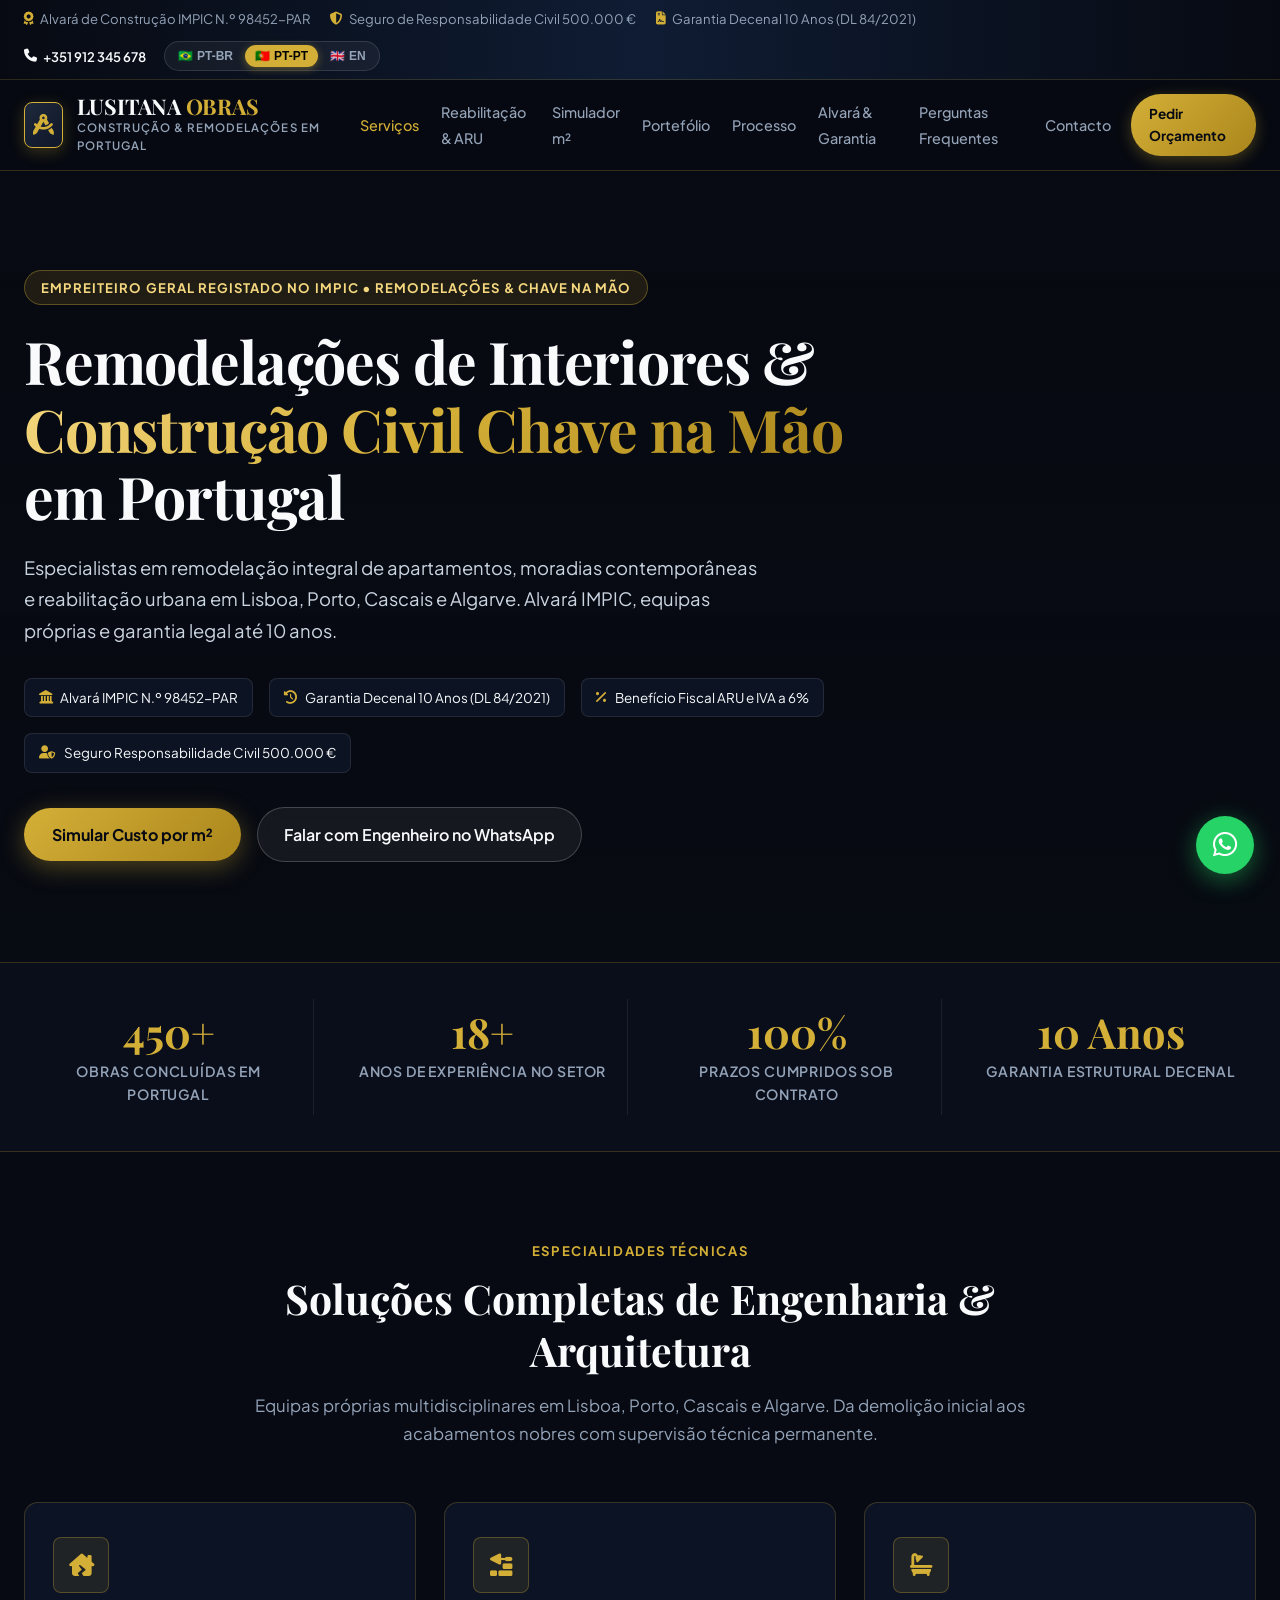
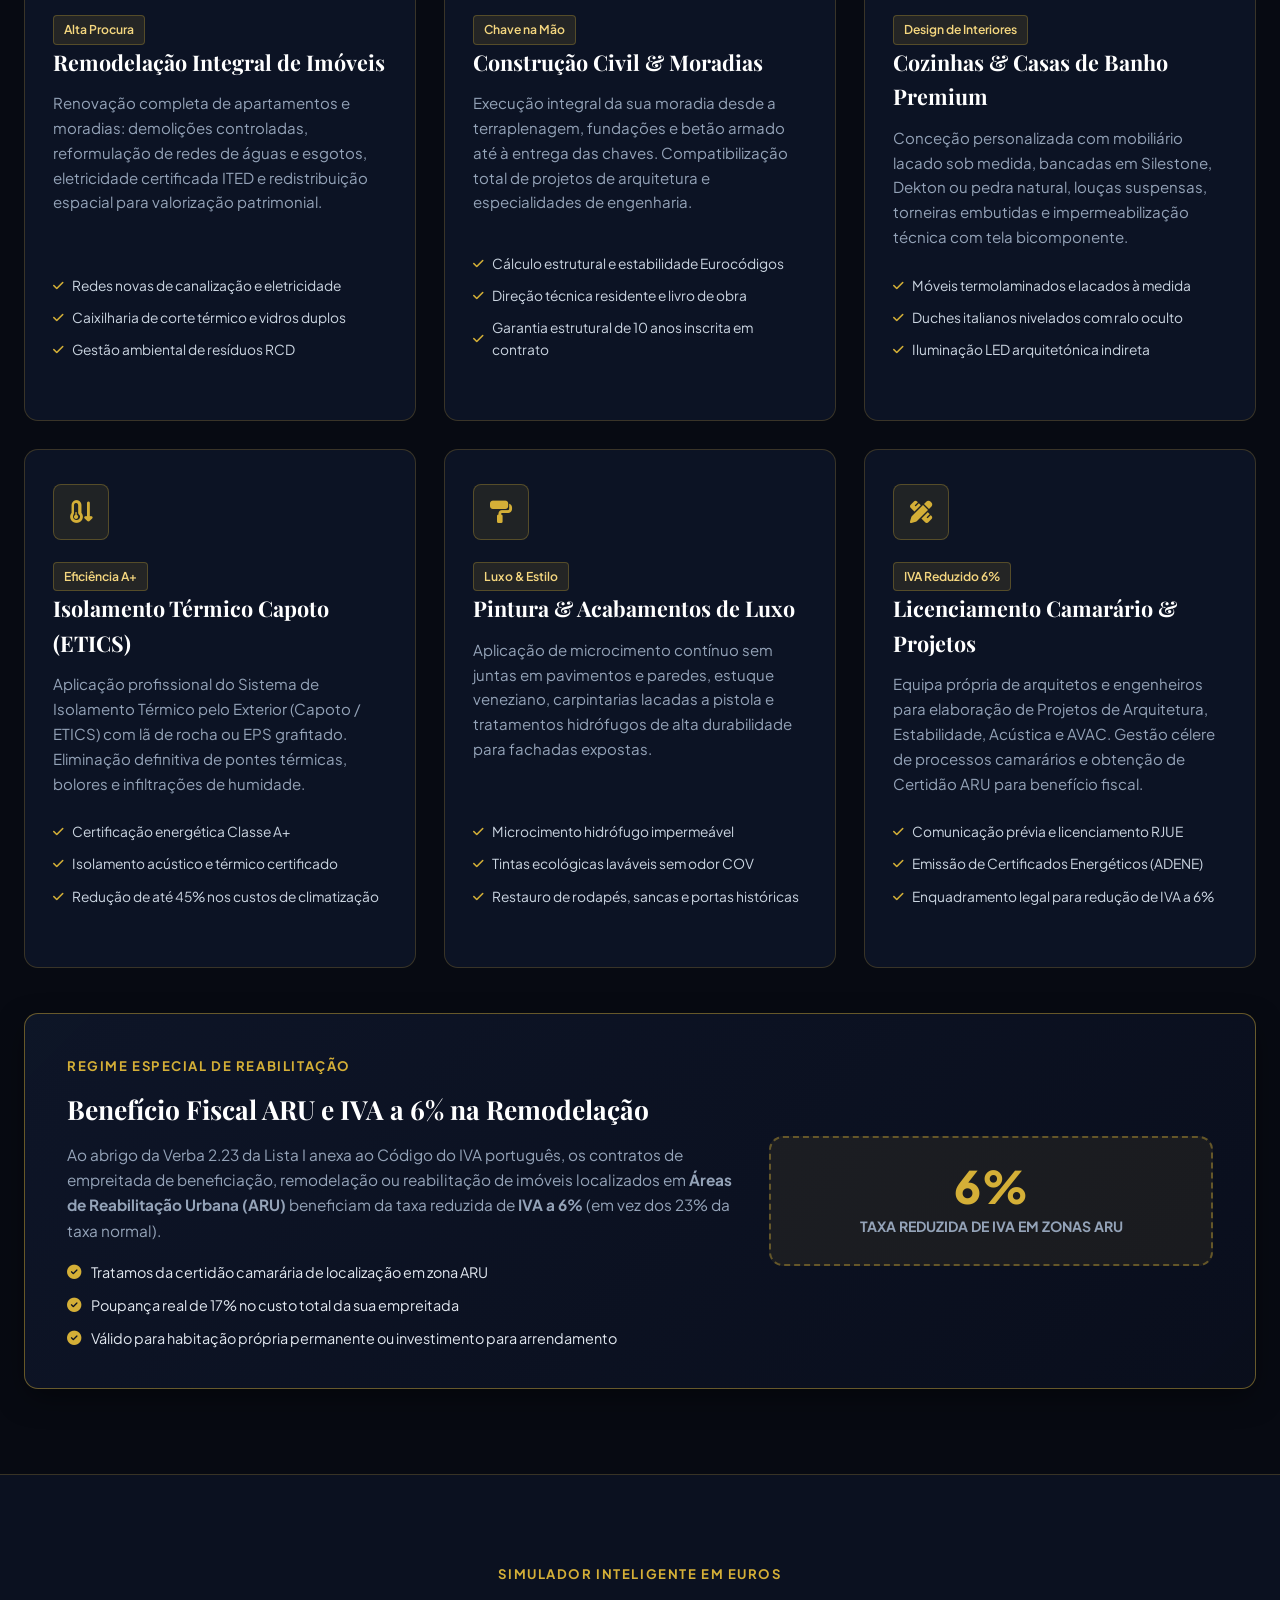
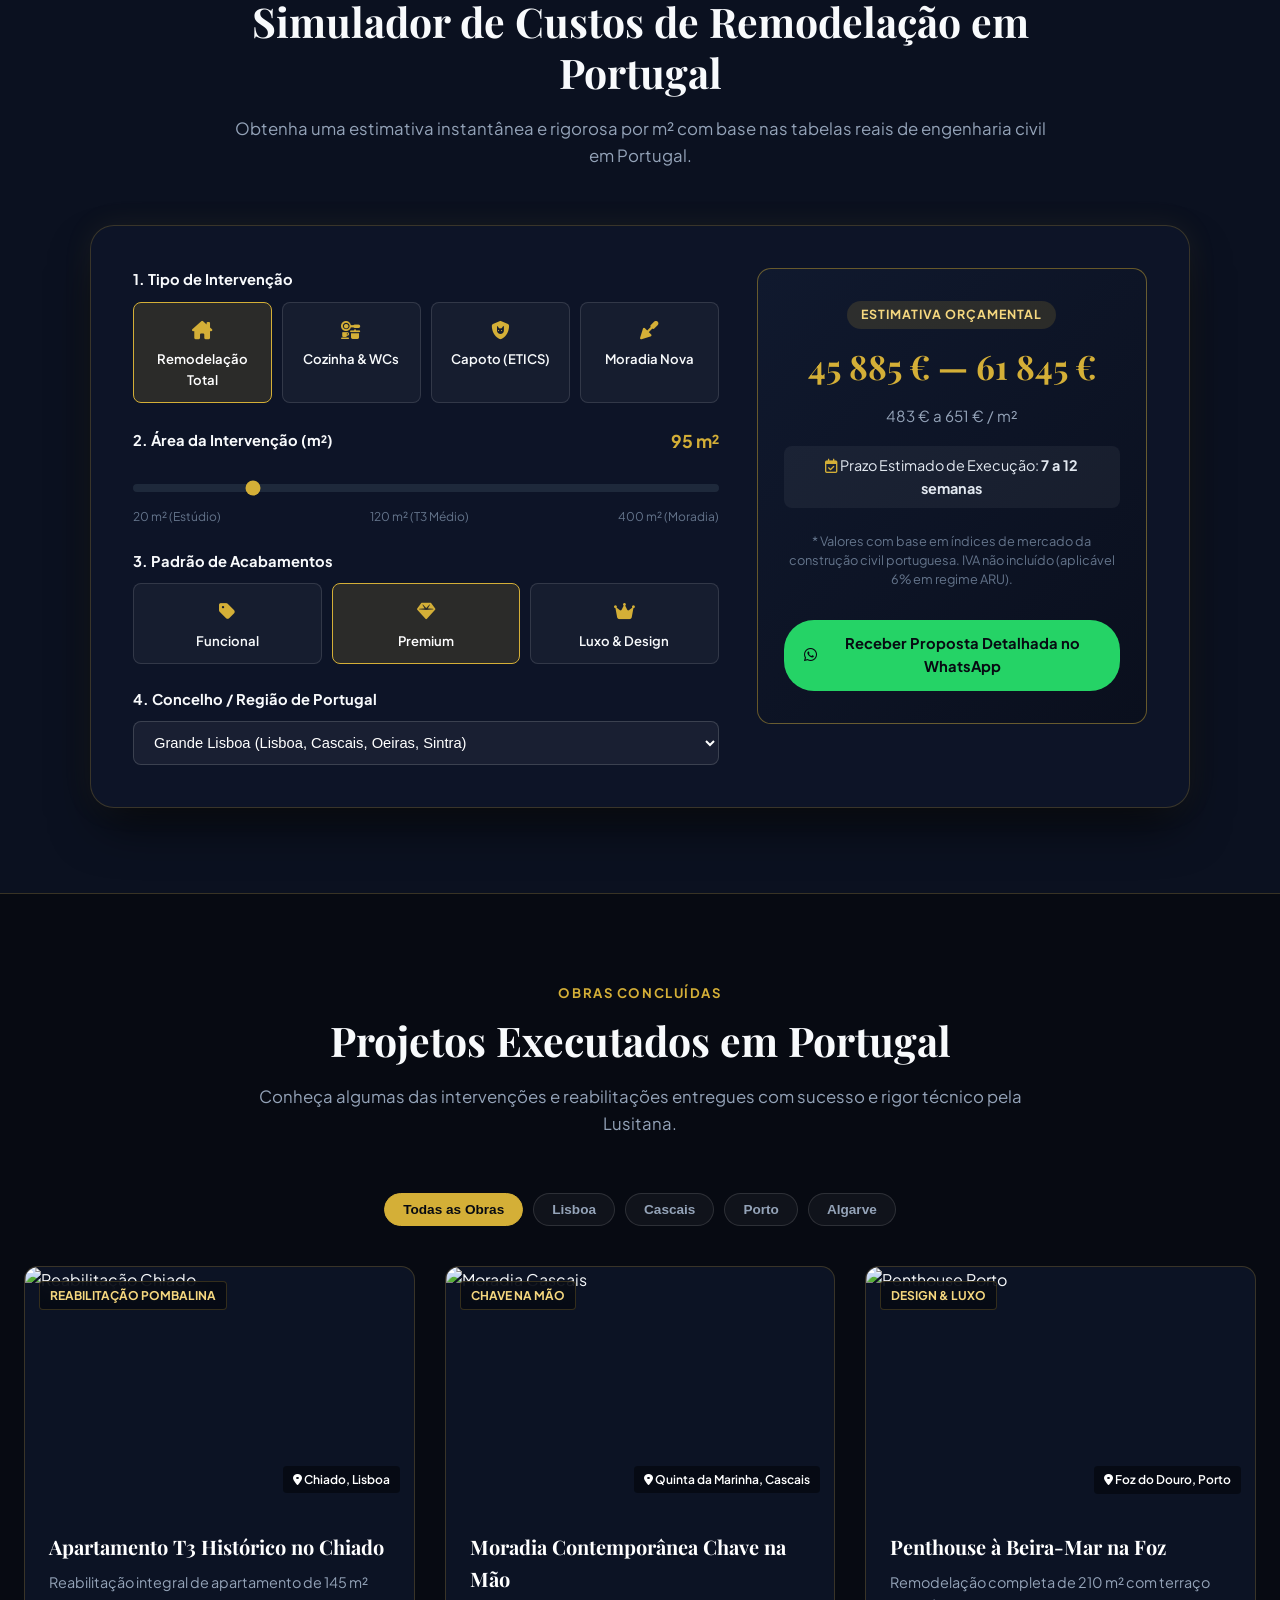
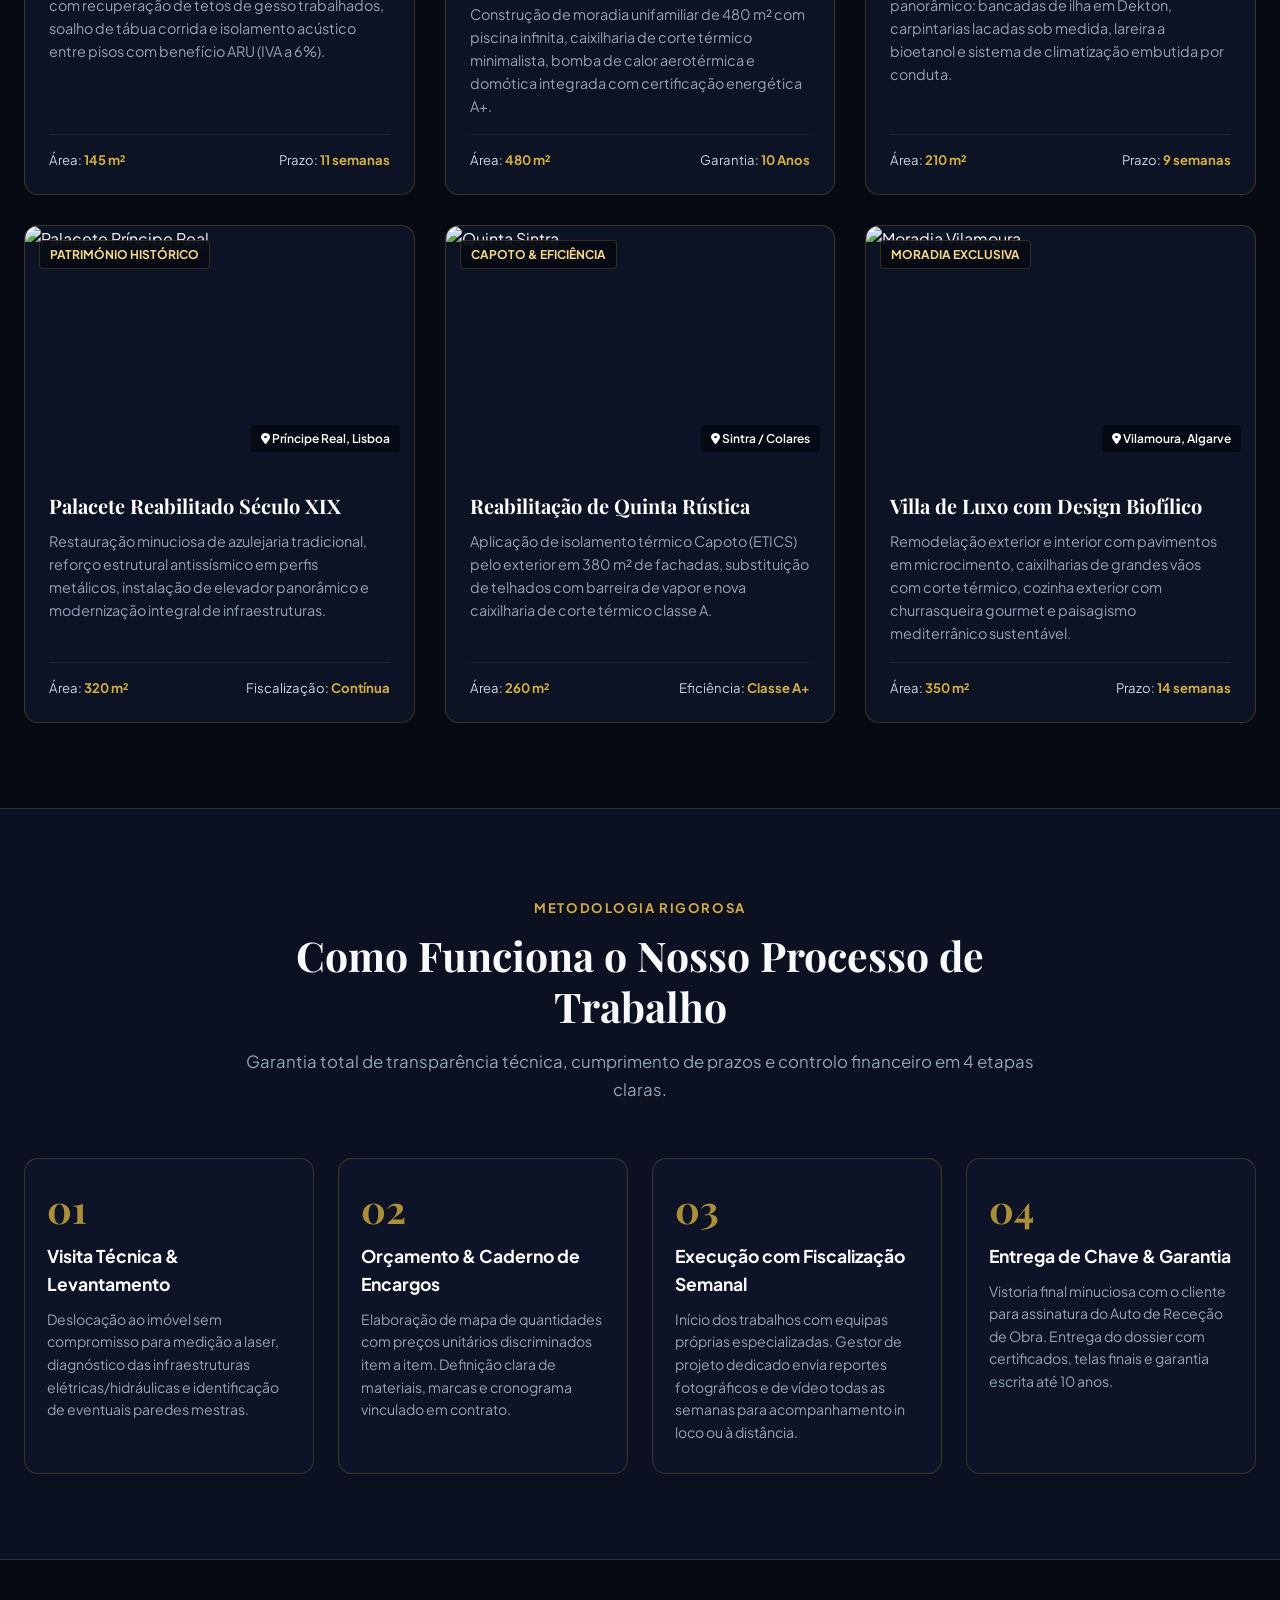
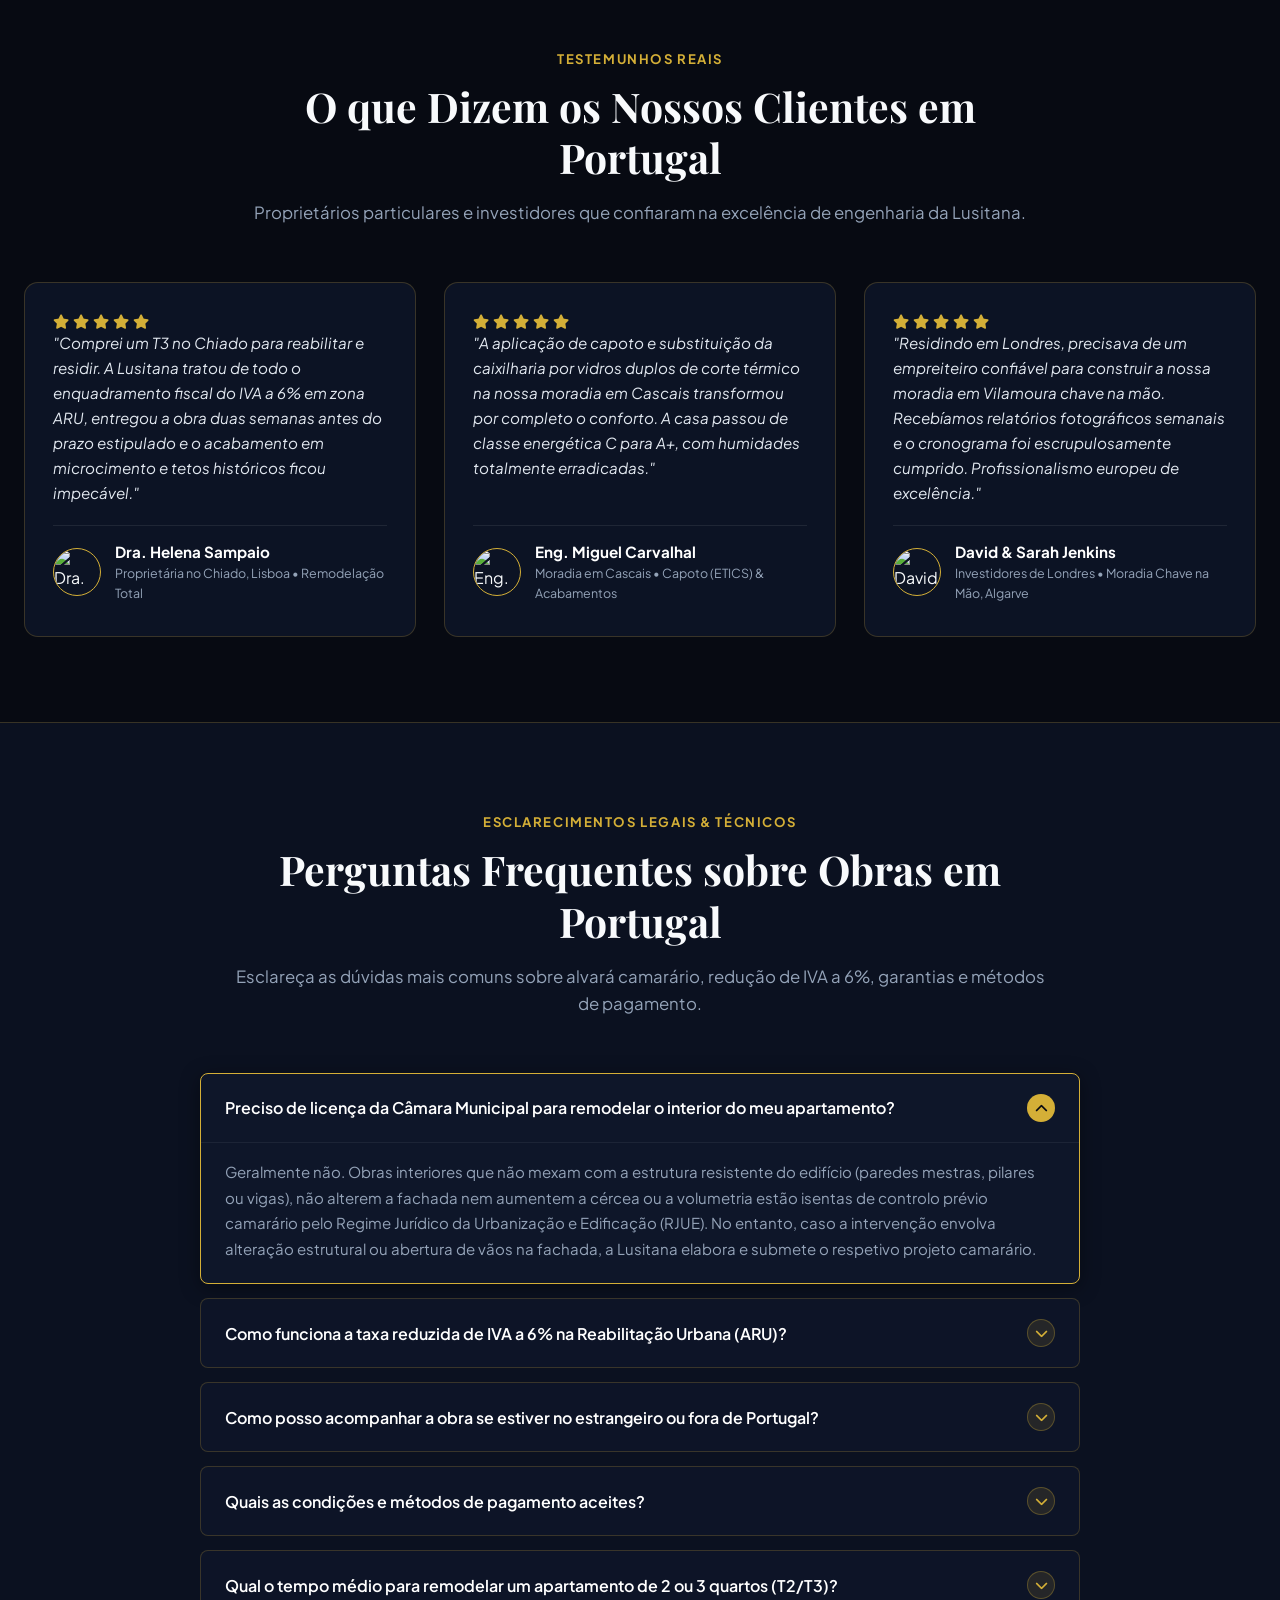
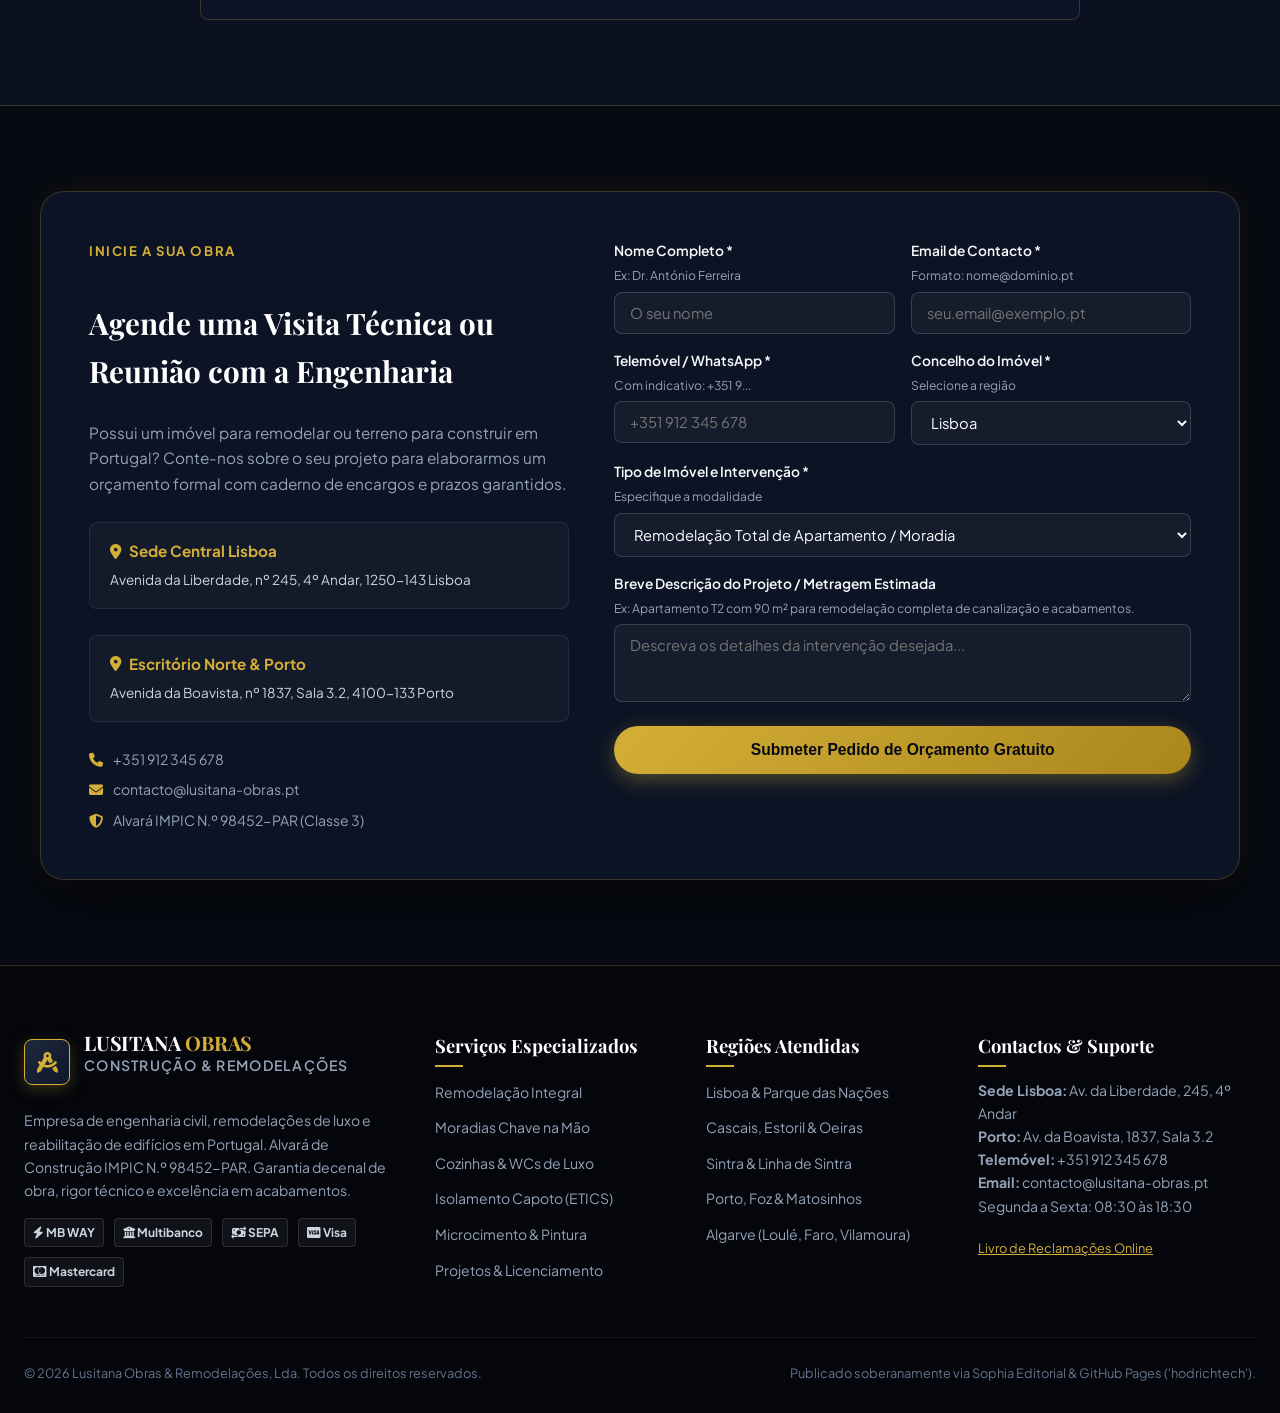
==== commit 4b14d483: "feat(design): European corporate luxury redesign, modern native accordion FAQ, accessible validation" ====
--- a/index.html
+++ b/index.html
@@ -2,24 +2,33 @@
 <html lang="pt-PT">
 <head>
   <meta charset="UTF-8">
+  <link rel="icon" type="image/svg+xml" href="favicon.svg">
+  <link rel="icon" href="favicon.ico" sizes="any">
   <meta name="viewport" content="width=device-width, initial-scale=1.0">
   <title>Lusitana Obras &amp; Remodelações 🇵🇹 | Construção Civil &amp; Reabilitação Urbana em Portugal</title>
   <meta name="description" content="Empresa de remodelações de interiores, construção civil e reabilitação urbana em Portugal (Lisboa, Porto, Cascais e Algarve). Alvará IMPIC, garantia legal de obra e simulador interativo.">
+  <meta property="og:title" content="Lusitana Obras &amp; Remodelações 🇵🇹">
+  <meta property="og:description" content="Excelência em Arquitetura, Construção Civil e Remodelação Chave na Mão em Portugal.">
+  <meta property="og:image" content="https://images.unsplash.com/photo-1600585154340-be6161a56a0c?auto=format&fit=crop&w=1200&q=80">
+  <meta name="theme-color" content="#070a12">
+
+  <!-- Google Fonts: Plus Jakarta Sans & Playfair Display -->
   <link rel="preconnect" href="https://fonts.googleapis.com">
   <link rel="preconnect" href="https://fonts.gstatic.com" crossorigin>
-  <link href="https://fonts.googleapis.com/css2?family=Plus+Jakarta+Sans:wght@300;400;500;600;700;800&family=Playfair+Display:ital,wght@0,600;0,700;1,600&display=swap" rel="stylesheet">
+  <link href="https://fonts.googleapis.com/css2?family=Playfair+Display:ital,wght@0,500;0,600;0,700;0,800;1,500;1,600&family=Plus+Jakarta+Sans:wght@300;400;500;600;700;800&display=swap" rel="stylesheet">
   <link rel="stylesheet" href="https://cdnjs.cloudflare.com/ajax/libs/font-awesome/6.5.1/css/all.min.css">
-  
+
   <style>
     :root {
       --bg-dark: #070a12;
+      --bg-deep: #0b1120;
       --bg-surface: #0f172a;
-      --bg-card: rgba(15, 23, 42, 0.85);
-      --bg-card-hover: rgba(30, 41, 59, 0.95);
+      --bg-card: rgba(15, 23, 42, 0.78);
+      --bg-card-hover: rgba(22, 33, 58, 0.92);
       --border-color: rgba(212, 175, 55, 0.22);
       --border-glow: rgba(212, 175, 55, 0.45);
       --primary: #d4af37;
-      --primary-hover: #e5c158;
+      --primary-light: #f5d77f;
       --primary-dark: #aa861c;
       --accent: #f59e0b;
       --accent-blue: #38bdf8;
@@ -29,10 +38,11 @@
       --success: #10b981;
       --font-sans: 'Plus Jakarta Sans', system-ui, -apple-system, sans-serif;
       --font-serif: 'Playfair Display', Georgia, serif;
-      --shadow-luxo: 0 20px 45px -10px rgba(0, 0, 0, 0.6), 0 0 25px rgba(212, 175, 55, 0.08);
+      --shadow-luxo: 0 25px 50px -12px rgba(0, 0, 0, 0.7), 0 0 30px rgba(212, 175, 55, 0.08);
+      --shadow-card: 0 10px 30px -5px rgba(0, 0, 0, 0.5);
       --radius-sm: 8px;
       --radius-md: 14px;
-      --radius-lg: 22px;
+      --radius-lg: 24px;
       --transition: all 0.28s cubic-bezier(0.4, 0, 0.2, 1);
     }
 
@@ -40,6 +50,10 @@
       margin: 0;
       padding: 0;
       box-sizing: border-box;
+    }
+
+    html {
+      scroll-behavior: smooth;
     }
 
     body {
@@ -48,28 +62,28 @@
       color: var(--text-main);
       line-height: 1.6;
       overflow-x: hidden;
-      selection-background-color: var(--primary);
-      selection-color: #000;
       -webkit-font-smoothing: antialiased;
+      -moz-osx-font-smoothing: grayscale;
     }
 
     /* Top Trust Ribbon */
     .top-ribbon {
-      background: linear-gradient(90deg, #09101d, #141f36, #09101d);
-      border-bottom: 1px solid rgba(212, 175, 55, 0.15);
-      padding: 7px 20px;
+      background: linear-gradient(90deg, #070a12, #0f1c33, #070a12);
+      border-bottom: 1px solid rgba(212, 175, 55, 0.18);
+      padding: 8px 24px;
       font-size: 0.82rem;
       color: var(--text-muted);
       display: flex;
       justify-content: space-between;
       align-items: center;
       flex-wrap: wrap;
-      gap: 10px;
+      gap: 12px;
     }
     .top-ribbon-items {
       display: flex;
-      gap: 18px;
-      align-items: center;
+      gap: 20px;
+      align-items: center;
+      flex-wrap: wrap;
     }
     .top-ribbon-item {
       display: inline-flex;
@@ -86,6 +100,7 @@
       display: inline-flex;
       align-items: center;
       gap: 6px;
+      transition: color 0.2s;
     }
     .top-ribbon-phone:hover {
       color: var(--primary);
@@ -96,14 +111,14 @@
       position: sticky;
       top: 0;
       z-index: 1000;
-      background: rgba(7, 10, 18, 0.92);
-      backdrop-filter: blur(14px);
-      -webkit-backdrop-filter: blur(14px);
+      background: rgba(7, 10, 18, 0.94);
+      backdrop-filter: blur(16px);
+      -webkit-backdrop-filter: blur(16px);
       border-bottom: 1px solid var(--border-color);
       transition: var(--transition);
     }
     .nav-container {
-      max-width: 1280px;
+      max-width: 1320px;
       margin: 0 auto;
       padding: 14px 24px;
       display: flex;
@@ -114,26 +129,26 @@
     .brand-logo {
       display: flex;
       align-items: center;
-      gap: 12px;
+      gap: 14px;
       text-decoration: none;
       color: var(--text-main);
     }
     .logo-icon {
-      width: 44px;
-      height: 44px;
+      width: 46px;
+      height: 46px;
       background: linear-gradient(135deg, #1e293b, #0f172a);
-      border: 1px solid var(--primary);
+      border: 1.5px solid var(--primary);
       border-radius: var(--radius-sm);
       display: flex;
       align-items: center;
       justify-content: center;
       color: var(--primary);
-      font-size: 1.25rem;
-      box-shadow: 0 4px 12px rgba(212, 175, 55, 0.2);
+      font-size: 1.3rem;
+      box-shadow: 0 4px 15px rgba(212, 175, 55, 0.25);
     }
     .brand-text h1 {
       font-family: var(--font-serif);
-      font-size: 1.28rem;
+      font-size: 1.35rem;
       font-weight: 700;
       letter-spacing: -0.01em;
       line-height: 1.15;
@@ -145,15 +160,14 @@
       font-size: 0.72rem;
       color: var(--text-muted);
       text-transform: uppercase;
-      letter-spacing: 0.08em;
+      letter-spacing: 0.09em;
       font-weight: 600;
     }
 
-    /* Nav Links */
     .nav-links {
       display: flex;
       align-items: center;
-      gap: 24px;
+      gap: 22px;
       list-style: none;
     }
     .nav-links a {
@@ -169,7 +183,7 @@
       color: var(--primary);
     }
     .nav-links a::after {
-      content: '';
+      content: "";
       position: absolute;
       bottom: -4px;
       left: 0;
@@ -182,7 +196,6 @@
       width: 100%;
     }
 
-    /* Nav Actions & Language Switcher */
     .nav-actions {
       display: flex;
       align-items: center;
@@ -200,600 +213,580 @@
       background: none;
       border: none;
       color: var(--text-muted);
-      padding: 5px 11px;
-      font-size: 0.8rem;
+      font-size: 0.75rem;
       font-weight: 600;
+      padding: 4px 10px;
       border-radius: 20px;
       cursor: pointer;
       display: inline-flex;
       align-items: center;
-      gap: 5px;
+      gap: 4px;
       transition: var(--transition);
     }
     .lang-btn:hover {
-      color: var(--text-main);
-      background: rgba(255, 255, 255, 0.08);
+      color: #fff;
     }
     .lang-btn.active {
       background: var(--primary);
+      color: #000;
+      box-shadow: 0 2px 8px rgba(212, 175, 55, 0.4);
+    }
+
+    .btn-header-cta {
+      background: linear-gradient(135deg, var(--primary), var(--primary-dark));
       color: #070a12;
-      box-shadow: 0 2px 8px rgba(212, 175, 55, 0.35);
-    }
-
-    .btn-header-cta {
-      background: linear-gradient(135deg, var(--primary), var(--accent));
-      color: #070a12;
+      text-decoration: none;
       font-weight: 700;
-      font-size: 0.88rem;
-      padding: 10px 18px;
+      font-size: 0.85rem;
+      padding: 9px 18px;
       border-radius: 30px;
-      text-decoration: none;
       display: inline-flex;
       align-items: center;
       gap: 8px;
+      box-shadow: 0 4px 15px rgba(212, 175, 55, 0.3);
       transition: var(--transition);
-      box-shadow: 0 4px 15px rgba(212, 175, 55, 0.25);
     }
     .btn-header-cta:hover {
       transform: translateY(-2px);
-      box-shadow: 0 6px 20px rgba(212, 175, 55, 0.4);
-      filter: brightness(1.08);
-    }
-
-    /* Mobile toggle */
-    .mobile-menu-btn {
-      display: none;
-      background: none;
-      border: none;
-      color: var(--text-main);
-      font-size: 1.4rem;
-      cursor: pointer;
+      box-shadow: 0 6px 20px rgba(212, 175, 55, 0.5);
+      color: #000;
     }
 
     /* Hero Section */
     .hero-section {
       position: relative;
-      padding: 90px 24px 75px;
-      background: radial-gradient(circle at 50% 15%, rgba(212, 175, 55, 0.08) 0%, rgba(7, 10, 18, 0.98) 70%),
-                  url('https://images.unsplash.com/photo-1600585154340-be6161a56a0c?w=1800') center/cover no-repeat;
-      overflow: hidden;
-    }
-    .hero-overlay {
-      position: absolute;
-      inset: 0;
-      background: linear-gradient(180deg, rgba(7, 10, 18, 0.82) 0%, rgba(7, 10, 18, 0.96) 100%);
-      backdrop-filter: blur(2px);
+      min-height: 88vh;
+      display: flex;
+      align-items: center;
+      background: linear-gradient(180deg, rgba(7, 10, 18, 0.72) 0%, rgba(7, 10, 18, 0.95) 100%),
+                  url('https://images.unsplash.com/photo-1600585154340-be6161a56a0c?auto=format&fit=crop&w=1600&q=80') center/cover no-repeat;
+      border-bottom: 1px solid var(--border-color);
+      padding: 70px 24px;
     }
     .hero-container {
-      position: relative;
-      max-width: 1200px;
+      max-width: 1320px;
       margin: 0 auto;
-      text-align: center;
+      width: 100%;
+    }
+    .hero-content {
+      max-width: 820px;
     }
     .hero-badge {
       display: inline-flex;
       align-items: center;
       gap: 8px;
       background: rgba(212, 175, 55, 0.12);
-      border: 1px solid var(--border-glow);
-      color: var(--primary);
-      padding: 7px 18px;
+      border: 1px solid rgba(212, 175, 55, 0.35);
+      color: var(--primary-light);
+      padding: 6px 16px;
       border-radius: 30px;
-      font-size: 0.84rem;
-      font-weight: 600;
-      letter-spacing: 0.03em;
-      margin-bottom: 24px;
+      font-size: 0.82rem;
+      font-weight: 700;
+      text-transform: uppercase;
+      letter-spacing: 0.08em;
+      margin-bottom: 22px;
       backdrop-filter: blur(8px);
-      animation: pulseGlow 3s infinite alternate;
-    }
-    @keyframes pulseGlow {
-      from { box-shadow: 0 0 10px rgba(212, 175, 55, 0.15); }
-      to { box-shadow: 0 0 22px rgba(212, 175, 55, 0.35); }
-    }
-
+    }
     .hero-title {
       font-family: var(--font-serif);
-      font-size: 3.4rem;
+      font-size: clamp(2.4rem, 4.6vw, 3.8rem);
       font-weight: 700;
       line-height: 1.15;
+      margin-bottom: 22px;
       letter-spacing: -0.02em;
-      max-width: 980px;
-      margin: 0 auto 20px;
-      color: #fff;
-    }
-    .hero-title em {
-      font-style: normal;
-      background: linear-gradient(135deg, #fff 20%, var(--primary) 70%, var(--accent) 100%);
+    }
+    .hero-title span.gold {
+      background: linear-gradient(135deg, #f5d77f, #d4af37, #aa861c);
       -webkit-background-clip: text;
       -webkit-text-fill-color: transparent;
     }
     .hero-subtitle {
-      font-size: 1.16rem;
-      color: var(--text-muted);
-      max-width: 780px;
-      margin: 0 auto 34px;
-      line-height: 1.65;
-    }
-
-    .hero-cta-group {
-      display: flex;
-      justify-content: center;
-      align-items: center;
+      font-size: 1.15rem;
+      color: #cbd5e1;
+      line-height: 1.7;
+      margin-bottom: 32px;
+      font-weight: 400;
+      max-width: 740px;
+    }
+    .hero-trust-row {
+      display: flex;
       gap: 16px;
       flex-wrap: wrap;
-      margin-bottom: 50px;
+      margin-bottom: 34px;
+    }
+    .hero-trust-item {
+      display: inline-flex;
+      align-items: center;
+      gap: 8px;
+      background: rgba(15, 23, 42, 0.7);
+      border: 1px solid rgba(255, 255, 255, 0.1);
+      padding: 8px 14px;
+      border-radius: var(--radius-sm);
+      font-size: 0.84rem;
+      color: var(--text-main);
+    }
+    .hero-trust-item i {
+      color: var(--primary);
+    }
+    .hero-cta-group {
+      display: flex;
+      gap: 16px;
+      flex-wrap: wrap;
+      align-items: center;
     }
     .btn-hero-primary {
-      background: linear-gradient(135deg, var(--primary), var(--accent));
+      background: linear-gradient(135deg, var(--primary), var(--primary-dark));
       color: #070a12;
+      text-decoration: none;
       font-weight: 700;
-      font-size: 1.05rem;
-      padding: 16px 34px;
-      border-radius: 35px;
+      font-size: 1rem;
+      padding: 14px 28px;
+      border-radius: 30px;
+      display: inline-flex;
+      align-items: center;
+      gap: 10px;
+      box-shadow: 0 6px 25px rgba(212, 175, 55, 0.35);
+      transition: var(--transition);
+    }
+    .btn-hero-primary:hover {
+      transform: translateY(-2px);
+      box-shadow: 0 10px 30px rgba(212, 175, 55, 0.55);
+      color: #000;
+    }
+    .btn-hero-secondary {
+      background: rgba(255, 255, 255, 0.06);
+      border: 1px solid rgba(255, 255, 255, 0.2);
+      color: var(--text-main);
       text-decoration: none;
-      display: inline-flex;
-      align-items: center;
-      gap: 10px;
-      transition: var(--transition);
-      box-shadow: 0 10px 30px rgba(212, 175, 55, 0.3);
-    }
-    .btn-hero-primary:hover {
-      transform: translateY(-3px);
-      box-shadow: 0 14px 40px rgba(212, 175, 55, 0.45);
-      filter: brightness(1.08);
-    }
-    .btn-hero-whatsapp {
-      background: rgba(37, 211, 102, 0.12);
-      border: 1px solid rgba(37, 211, 102, 0.4);
-      color: #25d366;
       font-weight: 600;
-      font-size: 1.02rem;
-      padding: 15px 28px;
-      border-radius: 35px;
-      text-decoration: none;
+      font-size: 1rem;
+      padding: 14px 26px;
+      border-radius: 30px;
       display: inline-flex;
       align-items: center;
       gap: 10px;
       transition: var(--transition);
       backdrop-filter: blur(8px);
     }
-    .btn-hero-whatsapp:hover {
-      background: #25d366;
-      color: #070a12;
-      transform: translateY(-3px);
-      box-shadow: 0 10px 30px rgba(37, 211, 102, 0.35);
-    }
-
-    /* Metrics Bar */
-    .metrics-grid {
+    .btn-hero-secondary:hover {
+      background: rgba(255, 255, 255, 0.12);
+      border-color: var(--primary);
+      color: var(--primary-light);
+    }
+
+    /* Credibility Stats Bar */
+    .stats-bar {
+      background: #090e1a;
+      border-bottom: 1px solid var(--border-color);
+      padding: 36px 24px;
+    }
+    .stats-container {
+      max-width: 1320px;
+      margin: 0 auto;
       display: grid;
       grid-template-columns: repeat(4, 1fr);
-      gap: 20px;
-      max-width: 1040px;
-      margin: 0 auto;
-      background: rgba(15, 23, 42, 0.7);
-      border: 1px solid var(--border-color);
-      border-radius: var(--radius-lg);
-      padding: 24px 30px;
-      backdrop-filter: blur(12px);
-    }
-    .metric-card {
+      gap: 24px;
+    }
+    .stat-item {
       text-align: center;
+      padding: 10px 16px;
       border-right: 1px solid rgba(255, 255, 255, 0.08);
-      padding: 0 10px;
-    }
-    .metric-card:last-child {
+    }
+    .stat-item:last-child {
       border-right: none;
     }
-    .metric-num {
+    .stat-num {
       font-family: var(--font-serif);
-      font-size: 2.2rem;
+      font-size: 2.6rem;
       font-weight: 700;
       color: var(--primary);
-      line-height: 1;
+      line-height: 1.1;
       margin-bottom: 6px;
     }
-    .metric-label {
-      font-size: 0.82rem;
+    .stat-label {
+      font-size: 0.88rem;
       color: var(--text-muted);
       text-transform: uppercase;
-      letter-spacing: 0.04em;
+      letter-spacing: 0.06em;
       font-weight: 600;
     }
 
-    /* Common Section Styles */
+    /* Global Section Styles */
     section.content-section {
-      padding: 95px 24px;
-      max-width: 1280px;
-      margin: 0 auto;
+      padding: 85px 24px;
     }
     .section-header {
       text-align: center;
-      max-width: 780px;
-      margin: 0 auto 55px;
+      max-width: 820px;
+      margin: 0 auto 55px auto;
     }
     .section-tag {
       display: inline-block;
-      font-size: 0.78rem;
+      color: var(--primary);
+      font-size: 0.82rem;
+      font-weight: 700;
       text-transform: uppercase;
       letter-spacing: 0.12em;
-      color: var(--primary);
-      font-weight: 700;
       margin-bottom: 12px;
-      padding: 5px 14px;
-      background: rgba(212, 175, 55, 0.08);
-      border: 1px solid var(--border-color);
-      border-radius: 20px;
     }
     .section-title {
       font-family: var(--font-serif);
-      font-size: 2.5rem;
+      font-size: clamp(2rem, 3.2vw, 2.7rem);
       font-weight: 700;
       margin-bottom: 16px;
-      line-height: 1.22;
-      color: #fff;
+      line-height: 1.25;
     }
     .section-subtitle {
+      color: var(--text-muted);
       font-size: 1.05rem;
-      color: var(--text-muted);
-      line-height: 1.6;
+      line-height: 1.65;
     }
 
     /* Services Grid */
     .services-grid {
+      max-width: 1320px;
+      margin: 0 auto;
       display: grid;
-      grid-template-columns: repeat(3, 1fr);
+      grid-template-columns: repeat(auto-fit, minmax(360px, 1fr));
       gap: 28px;
     }
     .service-card {
       background: var(--bg-card);
       border: 1px solid var(--border-color);
       border-radius: var(--radius-md);
-      overflow: hidden;
+      padding: 34px 28px;
       transition: var(--transition);
       display: flex;
       flex-direction: column;
-    }
-    .service-card:hover {
-      transform: translateY(-6px);
-      border-color: var(--primary);
-      box-shadow: var(--shadow-luxo);
-      background: var(--bg-card-hover);
-    }
-    .service-img-wrapper {
-      position: relative;
-      height: 200px;
-      overflow: hidden;
-    }
-    .service-img {
-      width: 100%;
-      height: 100%;
-      object-fit: cover;
-      transition: transform 0.5s ease;
-    }
-    .service-card:hover .service-img {
-      transform: scale(1.06);
-    }
-    .service-badge {
-      position: absolute;
-      top: 12px;
-      right: 12px;
-      background: rgba(7, 10, 18, 0.85);
-      border: 1px solid var(--primary);
-      color: var(--primary);
-      font-size: 0.72rem;
-      font-weight: 700;
-      padding: 4px 10px;
-      border-radius: 20px;
-      backdrop-filter: blur(6px);
-    }
-    .service-body {
-      padding: 24px;
-      flex-grow: 1;
-      display: flex;
-      flex-direction: column;
-    }
-    .service-icon {
-      font-size: 1.5rem;
-      color: var(--primary);
-      margin-bottom: 14px;
-    }
-    .service-title {
-      font-family: var(--font-serif);
-      font-size: 1.32rem;
-      margin-bottom: 10px;
-      color: #fff;
-    }
-    .service-desc {
-      color: var(--text-muted);
-      font-size: 0.92rem;
-      line-height: 1.58;
-      margin-bottom: 18px;
-      flex-grow: 1;
-    }
-    .service-bullets {
-      list-style: none;
-      padding: 0;
-      margin-bottom: 20px;
-      display: flex;
-      flex-direction: column;
-      gap: 7px;
-    }
-    .service-bullets li {
-      font-size: 0.84rem;
-      color: var(--text-main);
-      display: flex;
-      align-items: center;
-      gap: 8px;
-    }
-    .service-bullets li i {
-      color: var(--success);
-      font-size: 0.8rem;
-    }
-    .service-link {
-      color: var(--primary);
-      text-decoration: none;
-      font-weight: 600;
-      font-size: 0.88rem;
-      display: inline-flex;
-      align-items: center;
-      gap: 6px;
-      transition: var(--transition);
-      margin-top: auto;
-    }
-    .service-link:hover {
-      color: var(--accent);
-      gap: 9px;
-    }
-
-    /* ARU / Tax Benefit Callout Section */
-    .aru-banner {
-      background: linear-gradient(135deg, rgba(16, 185, 129, 0.1), rgba(15, 23, 42, 0.9));
-      border: 1px solid rgba(16, 185, 129, 0.35);
-      border-radius: var(--radius-lg);
-      padding: 40px;
-      margin: 30px auto 0;
-      display: flex;
-      align-items: center;
-      justify-content: space-between;
-      gap: 30px;
-      flex-wrap: wrap;
-    }
-    .aru-content h3 {
-      font-family: var(--font-serif);
-      font-size: 1.6rem;
-      color: #fff;
-      margin-bottom: 8px;
-    }
-    .aru-content h3 span {
-      color: var(--success);
-    }
-    .aru-content p {
-      color: var(--text-muted);
-      font-size: 0.95rem;
-      max-width: 680px;
-    }
-    .aru-badge-box {
-      text-align: center;
-      background: rgba(16, 185, 129, 0.15);
-      border: 1px dashed var(--success);
-      border-radius: var(--radius-md);
-      padding: 16px 26px;
-    }
-    .aru-badge-num {
-      font-family: var(--font-serif);
-      font-size: 2.5rem;
-      font-weight: 800;
-      color: var(--success);
-      line-height: 1;
-    }
-    .aru-badge-sub {
-      font-size: 0.78rem;
-      font-weight: 700;
-      color: var(--text-main);
-      text-transform: uppercase;
-      letter-spacing: 0.05em;
-    }
-
-    /* Cost Simulator Section */
-    .simulator-box {
-      background: var(--bg-card);
-      border: 1px solid var(--border-color);
-      border-radius: var(--radius-lg);
-      box-shadow: var(--shadow-luxo);
-      padding: 40px;
-      display: grid;
-      grid-template-columns: 1.2fr 1fr;
-      gap: 40px;
-      align-items: start;
-    }
-    .sim-controls {
-      display: flex;
-      flex-direction: column;
-      gap: 24px;
-    }
-    .sim-field-group {
-      display: flex;
-      flex-direction: column;
-      gap: 10px;
-    }
-    .sim-label {
-      font-weight: 600;
-      font-size: 0.94rem;
-      color: var(--text-main);
-      display: flex;
-      justify-content: space-between;
-      align-items: center;
-    }
-    .sim-label-val {
-      color: var(--primary);
-      font-weight: 700;
-      font-size: 1.05rem;
-    }
-    .sim-radio-grid {
-      display: grid;
-      grid-template-columns: repeat(2, 1fr);
-      gap: 10px;
-    }
-    .sim-radio-card {
-      background: rgba(255, 255, 255, 0.03);
-      border: 1px solid rgba(255, 255, 255, 0.1);
-      border-radius: var(--radius-sm);
-      padding: 12px 14px;
-      cursor: pointer;
-      transition: var(--transition);
-      display: flex;
-      align-items: center;
-      gap: 10px;
-    }
-    .sim-radio-card:hover {
-      border-color: var(--primary);
-      background: rgba(212, 175, 55, 0.06);
-    }
-    .sim-radio-card.active {
-      border-color: var(--primary);
-      background: rgba(212, 175, 55, 0.12);
-      box-shadow: 0 0 12px rgba(212, 175, 55, 0.2);
-    }
-    .sim-radio-card i {
-      color: var(--primary);
-      font-size: 1.1rem;
-    }
-    .sim-radio-info strong {
-      display: block;
-      font-size: 0.88rem;
-      color: #fff;
-    }
-    .sim-radio-info small {
-      font-size: 0.74rem;
-      color: var(--text-muted);
-    }
-
-    /* Slider styling */
-    .slider-range {
-      -webkit-appearance: none;
-      width: 100%;
-      height: 8px;
-      border-radius: 5px;
-      background: #1e293b;
-      outline: none;
-      transition: opacity 0.2s;
-    }
-    .slider-range::-webkit-slider-thumb {
-      -webkit-appearance: none;
-      appearance: none;
-      width: 22px;
-      height: 22px;
-      border-radius: 50%;
-      background: var(--primary);
-      cursor: pointer;
-      box-shadow: 0 0 10px rgba(212, 175, 55, 0.5);
-      border: 2px solid #070a12;
-    }
-
-    /* Simulator Result Card */
-    .sim-result-card {
-      background: linear-gradient(145deg, #0f172a, #131d33);
-      border: 1px solid var(--border-glow);
-      border-radius: var(--radius-md);
-      padding: 30px;
-      text-align: center;
-      display: flex;
-      flex-direction: column;
-      gap: 20px;
       position: relative;
       overflow: hidden;
     }
-    .sim-result-card::before {
-      content: '';
+    .service-card::before {
+      content: "";
       position: absolute;
       top: 0;
       left: 0;
       right: 0;
-      height: 4px;
-      background: linear-gradient(90deg, var(--primary), var(--accent));
-    }
-    .sim-result-tag {
+      height: 3px;
+      background: linear-gradient(90deg, transparent, var(--primary), transparent);
+      opacity: 0;
+      transition: opacity 0.3s ease;
+    }
+    .service-card:hover {
+      transform: translateY(-5px);
+      border-color: var(--border-glow);
+      background: var(--bg-card-hover);
+      box-shadow: var(--shadow-luxo);
+    }
+    .service-card:hover::before {
+      opacity: 1;
+    }
+    .service-icon {
+      width: 56px;
+      height: 56px;
+      background: rgba(212, 175, 55, 0.1);
+      border: 1px solid rgba(212, 175, 55, 0.3);
+      border-radius: var(--radius-sm);
+      display: flex;
+      align-items: center;
+      justify-content: center;
+      color: var(--primary);
+      font-size: 1.4rem;
+      margin-bottom: 22px;
+    }
+    .service-title {
+      font-family: var(--font-serif);
+      font-size: 1.35rem;
+      font-weight: 700;
+      margin-bottom: 12px;
+      color: #fff;
+    }
+    .service-desc {
+      color: var(--text-muted);
+      font-size: 0.94rem;
+      line-height: 1.65;
+      margin-bottom: 20px;
+      flex-grow: 1;
+    }
+    .service-features {
+      list-style: none;
+      margin-bottom: 20px;
+    }
+    .service-features li {
+      font-size: 0.86rem;
+      color: #cbd5e1;
+      padding: 5px 0;
+      display: flex;
+      align-items: center;
+      gap: 8px;
+    }
+    .service-features li i {
+      color: var(--primary);
+      font-size: 0.75rem;
+    }
+    .service-badge {
+      display: inline-block;
+      align-self: flex-start;
+      background: rgba(212, 175, 55, 0.12);
+      border: 1px solid rgba(212, 175, 55, 0.28);
+      color: var(--primary-light);
+      font-size: 0.76rem;
+      font-weight: 600;
+      padding: 4px 10px;
+      border-radius: 4px;
+    }
+
+    /* Urban Rehabilitation & ARU Highlight Box */
+    .aru-box {
+      max-width: 1320px;
+      margin: 45px auto 0 auto;
+      background: linear-gradient(135deg, rgba(15, 23, 42, 0.9), rgba(10, 15, 29, 0.95));
+      border: 1px solid var(--border-glow);
+      border-radius: var(--radius-md);
+      padding: 38px 42px;
+      display: grid;
+      grid-template-columns: 1.2fr 0.8fr;
+      gap: 36px;
+      align-items: center;
+      box-shadow: var(--shadow-card);
+    }
+    .aru-content h3 {
+      font-family: var(--font-serif);
+      font-size: 1.65rem;
+      margin-bottom: 12px;
+      color: #fff;
+    }
+    .aru-content p {
+      color: var(--text-muted);
+      font-size: 0.96rem;
+      line-height: 1.65;
+      margin-bottom: 18px;
+    }
+    .aru-perks {
+      display: flex;
+      flex-direction: column;
+      gap: 10px;
+    }
+    .aru-perk {
+      display: flex;
+      align-items: center;
+      gap: 10px;
+      font-size: 0.9rem;
+      color: #e2e8f0;
+    }
+    .aru-perk i {
+      color: var(--primary);
+    }
+    .aru-stamp {
+      background: rgba(212, 175, 55, 0.08);
+      border: 2px dashed rgba(212, 175, 55, 0.4);
+      border-radius: var(--radius-md);
+      padding: 26px;
+      text-align: center;
+    }
+    .aru-stamp-val {
+      font-size: 2.8rem;
+      font-weight: 800;
+      color: var(--primary);
+      line-height: 1;
+    }
+    .aru-stamp-label {
+      font-size: 0.88rem;
+      color: var(--text-muted);
+      text-transform: uppercase;
+      font-weight: 700;
+      margin-top: 6px;
+    }
+
+    /* Cost Simulator Box */
+    .simulator-container {
+      max-width: 1100px;
+      margin: 0 auto;
+      background: var(--bg-card);
+      border: 1px solid var(--border-color);
+      border-radius: var(--radius-lg);
+      padding: 42px;
+      box-shadow: var(--shadow-luxo);
+    }
+    .sim-grid {
+      display: grid;
+      grid-template-columns: 1.2fr 0.8fr;
+      gap: 38px;
+      align-items: start;
+    }
+    .sim-controls {
+      display: flex;
+      flex-direction: column;
+      gap: 24px;
+    }
+    .sim-group-label {
+      font-size: 0.92rem;
+      font-weight: 700;
+      color: var(--text-main);
+      margin-bottom: 10px;
+      display: flex;
+      justify-content: space-between;
+      align-items: center;
+    }
+    .sim-radio-row {
+      display: grid;
+      grid-template-columns: repeat(auto-fit, minmax(130px, 1fr));
+      gap: 10px;
+    }
+    .sim-radio-card {
+      background: rgba(255, 255, 255, 0.04);
+      border: 1px solid rgba(255, 255, 255, 0.12);
+      border-radius: var(--radius-sm);
+      padding: 12px 10px;
+      text-align: center;
+      cursor: pointer;
+      transition: var(--transition);
+      user-select: none;
+    }
+    .sim-radio-card:hover {
+      border-color: rgba(212, 175, 55, 0.4);
+      background: rgba(255, 255, 255, 0.08);
+    }
+    .sim-radio-card.active {
+      background: rgba(212, 175, 55, 0.15);
+      border-color: var(--primary);
+      color: #fff;
+    }
+    .sim-radio-card .icon {
+      font-size: 1.15rem;
+      margin-bottom: 4px;
+      color: var(--primary);
+    }
+    .sim-radio-card .label {
+      font-size: 0.82rem;
+      font-weight: 600;
+      display: block;
+    }
+
+    .sim-slider-wrapper {
+      padding: 8px 0;
+    }
+    .sim-range-input {
+      width: 100%;
+      height: 8px;
+      background: #1e293b;
+      border-radius: 5px;
+      outline: none;
+      -webkit-appearance: none;
+      accent-color: var(--primary);
+      cursor: pointer;
+    }
+
+    .sim-select-custom {
+      width: 100%;
+      background: rgba(255, 255, 255, 0.05);
+      border: 1px solid rgba(255, 255, 255, 0.15);
+      border-radius: var(--radius-sm);
+      color: #fff;
+      padding: 12px 16px;
+      font-size: 0.92rem;
+      outline: none;
+      cursor: pointer;
+    }
+    .sim-select-custom option {
+      background: #0f172a;
+      color: #fff;
+    }
+
+    .sim-results-card {
+      background: linear-gradient(135deg, #10192e, #0a0f1d);
+      border: 1px solid var(--border-glow);
+      border-radius: var(--radius-md);
+      padding: 32px 26px;
+      text-align: center;
+      display: flex;
+      flex-direction: column;
+      gap: 18px;
+    }
+    .sim-result-badge {
+      display: inline-block;
+      align-self: center;
+      background: rgba(212, 175, 55, 0.15);
+      color: var(--primary-light);
+      padding: 4px 14px;
+      border-radius: 20px;
       font-size: 0.78rem;
+      font-weight: 700;
       text-transform: uppercase;
       letter-spacing: 0.08em;
+    }
+    .sim-price-main {
+      font-family: var(--font-serif);
+      font-size: 2.1rem;
+      font-weight: 700;
       color: var(--primary);
+      line-height: 1.15;
+    }
+    .sim-m2-info {
+      font-size: 0.95rem;
+      color: var(--text-muted);
+    }
+    .sim-prazo-info {
+      font-size: 0.9rem;
+      color: #e2e8f0;
+      background: rgba(255, 255, 255, 0.05);
+      padding: 8px 12px;
+      border-radius: var(--radius-sm);
+    }
+    .btn-sim-whatsapp {
+      background: #25d366;
+      color: #070a12;
+      text-decoration: none;
       font-weight: 700;
-    }
-    .sim-result-price {
-      font-family: var(--font-serif);
-      font-size: 2.8rem;
-      font-weight: 700;
-      color: #fff;
-      line-height: 1.1;
-    }
-    .sim-result-price span {
-      color: var(--primary);
-      font-size: 1.6rem;
-    }
-    .sim-result-details {
-      display: grid;
-      grid-template-columns: repeat(2, 1fr);
-      gap: 12px;
-      background: rgba(255, 255, 255, 0.03);
-      padding: 14px;
-      border-radius: var(--radius-sm);
-      text-align: left;
-    }
-    .sim-detail-item span {
-      display: block;
-      font-size: 0.74rem;
-      color: var(--text-muted);
-      text-transform: uppercase;
-    }
-    .sim-detail-item strong {
-      font-size: 0.9rem;
-      color: #fff;
-    }
-    .sim-cta-btn {
-      background: linear-gradient(135deg, var(--primary), var(--accent));
-      color: #070a12;
-      font-weight: 700;
-      font-size: 0.98rem;
-      padding: 14px 20px;
+      font-size: 0.92rem;
+      padding: 12px 20px;
       border-radius: 30px;
-      text-decoration: none;
       display: inline-flex;
       align-items: center;
       justify-content: center;
       gap: 8px;
       transition: var(--transition);
-      box-shadow: 0 4px 18px rgba(212, 175, 55, 0.3);
-    }
-    .sim-cta-btn:hover {
+      margin-top: 6px;
+    }
+    .btn-sim-whatsapp:hover {
+      background: #1eb956;
       transform: translateY(-2px);
-      box-shadow: 0 8px 25px rgba(212, 175, 55, 0.45);
-    }
-    .sim-whatsapp-btn {
-      background: rgba(37, 211, 102, 0.12);
-      border: 1px solid rgba(37, 211, 102, 0.4);
-      color: #25d366;
+      box-shadow: 0 6px 20px rgba(37, 211, 102, 0.35);
+    }
+
+    /* Portfolio Section */
+    .portfolio-filters {
+      display: flex;
+      justify-content: center;
+      gap: 10px;
+      flex-wrap: wrap;
+      margin-bottom: 40px;
+    }
+    .filter-btn {
+      background: rgba(255, 255, 255, 0.04);
+      border: 1px solid rgba(255, 255, 255, 0.12);
+      color: var(--text-muted);
+      padding: 8px 18px;
+      border-radius: 20px;
+      font-size: 0.85rem;
       font-weight: 600;
-      font-size: 0.92rem;
-      padding: 12px 18px;
-      border-radius: 30px;
-      text-decoration: none;
-      display: inline-flex;
-      align-items: center;
-      justify-content: center;
-      gap: 8px;
+      cursor: pointer;
       transition: var(--transition);
     }
-    .sim-whatsapp-btn:hover {
-      background: #25d366;
+    .filter-btn:hover,
+    .filter-btn.active {
+      background: var(--primary);
+      border-color: var(--primary);
       color: #070a12;
-    }
-
-    /* Before & After Portfolio */
+      font-weight: 700;
+    }
+
     .portfolio-grid {
+      max-width: 1320px;
+      margin: 0 auto;
       display: grid;
-      grid-template-columns: repeat(3, 1fr);
-      gap: 26px;
+      grid-template-columns: repeat(auto-fit, minmax(380px, 1fr));
+      gap: 30px;
     }
     .portfolio-card {
       background: var(--bg-card);
@@ -801,268 +794,325 @@
       border-radius: var(--radius-md);
       overflow: hidden;
       transition: var(--transition);
+      display: flex;
+      flex-direction: column;
     }
     .portfolio-card:hover {
       transform: translateY(-5px);
-      border-color: var(--primary);
+      border-color: var(--border-glow);
       box-shadow: var(--shadow-luxo);
     }
-    .portfolio-img-box {
+    .portfolio-thumb {
       position: relative;
-      height: 230px;
+      height: 240px;
       overflow: hidden;
     }
-    .portfolio-img {
+    .portfolio-thumb img {
       width: 100%;
       height: 100%;
       object-fit: cover;
-      transition: transform 0.5s ease;
-    }
-    .portfolio-card:hover .portfolio-img {
+      transition: transform 0.4s ease;
+    }
+    .portfolio-card:hover .portfolio-thumb img {
       transform: scale(1.05);
     }
-    .portfolio-tag {
+    .portfolio-badge {
       position: absolute;
-      bottom: 12px;
-      left: 12px;
-      background: rgba(7, 10, 18, 0.88);
-      border: 1px solid var(--border-glow);
-      color: #fff;
-      font-size: 0.74rem;
-      font-weight: 600;
-      padding: 4px 12px;
-      border-radius: 20px;
-      backdrop-filter: blur(8px);
-    }
-    .portfolio-body {
-      padding: 20px;
-    }
-    .portfolio-location {
-      font-size: 0.78rem;
-      color: var(--primary);
+      top: 14px;
+      left: 14px;
+      background: rgba(7, 10, 18, 0.85);
+      border: 1px solid var(--border-color);
+      color: var(--primary-light);
+      padding: 4px 10px;
+      border-radius: 4px;
+      font-size: 0.75rem;
       font-weight: 700;
       text-transform: uppercase;
-      letter-spacing: 0.05em;
-      margin-bottom: 6px;
+      backdrop-filter: blur(8px);
+    }
+    .portfolio-loc {
+      position: absolute;
+      bottom: 14px;
+      right: 14px;
+      background: rgba(7, 10, 18, 0.85);
+      color: #fff;
+      padding: 4px 10px;
+      border-radius: 4px;
+      font-size: 0.75rem;
+      font-weight: 600;
+      backdrop-filter: blur(8px);
+    }
+    .portfolio-body {
+      padding: 24px;
+      display: flex;
+      flex-direction: column;
+      flex-grow: 1;
     }
     .portfolio-title {
       font-family: var(--font-serif);
-      font-size: 1.22rem;
+      font-size: 1.25rem;
+      font-weight: 700;
+      margin-bottom: 8px;
       color: #fff;
-      margin-bottom: 8px;
+    }
+    .portfolio-desc {
+      color: var(--text-muted);
+      font-size: 0.9rem;
+      line-height: 1.6;
+      margin-bottom: 16px;
+      flex-grow: 1;
     }
     .portfolio-meta {
       display: flex;
       justify-content: space-between;
+      align-items: center;
+      padding-top: 14px;
+      border-top: 1px solid rgba(255, 255, 255, 0.08);
       font-size: 0.82rem;
-      color: var(--text-muted);
-      border-top: 1px solid rgba(255, 255, 255, 0.06);
-      padding-top: 12px;
-      margin-top: 12px;
-    }
-
-    /* Trust & Guarantees (IMPIC, etc.) */
-    .trust-grid {
+      color: #cbd5e1;
+    }
+    .portfolio-meta strong {
+      color: var(--primary);
+    }
+
+    /* Process Section */
+    .process-grid {
+      max-width: 1320px;
+      margin: 0 auto;
       display: grid;
       grid-template-columns: repeat(4, 1fr);
-      gap: 22px;
-    }
-    .trust-card {
+      gap: 24px;
+      position: relative;
+    }
+    .process-card {
       background: var(--bg-card);
       border: 1px solid var(--border-color);
       border-radius: var(--radius-md);
       padding: 30px 22px;
-      text-align: center;
+      position: relative;
       transition: var(--transition);
     }
-    .trust-card:hover {
+    .process-card:hover {
       transform: translateY(-4px);
       border-color: var(--primary);
       background: var(--bg-card-hover);
     }
-    .trust-icon {
-      width: 60px;
-      height: 60px;
-      margin: 0 auto 18px;
-      background: rgba(212, 175, 55, 0.1);
-      border: 1px solid var(--border-glow);
-      border-radius: 50%;
-      display: flex;
-      align-items: center;
-      justify-content: center;
-      font-size: 1.5rem;
+    .process-num {
+      font-family: var(--font-serif);
+      font-size: 2.4rem;
+      font-weight: 700;
       color: var(--primary);
-    }
-    .trust-title {
-      font-family: var(--font-serif);
-      font-size: 1.15rem;
+      line-height: 1;
+      margin-bottom: 14px;
+      opacity: 0.8;
+    }
+    .process-title {
+      font-size: 1.1rem;
+      font-weight: 700;
+      margin-bottom: 10px;
       color: #fff;
-      margin-bottom: 10px;
-    }
-    .trust-desc {
-      font-size: 0.86rem;
+    }
+    .process-desc {
       color: var(--text-muted);
-      line-height: 1.5;
-    }
-
-    /* Testimonials (Trilingual Showcase) */
+      font-size: 0.88rem;
+      line-height: 1.6;
+    }
+
+    /* Testimonials Section */
     .testimonials-grid {
+      max-width: 1320px;
+      margin: 0 auto;
       display: grid;
-      grid-template-columns: repeat(3, 1fr);
-      gap: 26px;
-    }
-    .testimonial-card {
+      grid-template-columns: repeat(auto-fit, minmax(360px, 1fr));
+      gap: 28px;
+    }
+    .test-card {
       background: var(--bg-card);
       border: 1px solid var(--border-color);
       border-radius: var(--radius-md);
-      padding: 32px 26px;
+      padding: 32px 28px;
       display: flex;
       flex-direction: column;
-      position: relative;
-    }
-    .testimonial-card::before {
-      content: '"';
-      position: absolute;
-      top: 15px;
-      right: 22px;
-      font-family: var(--font-serif);
-      font-size: 4rem;
-      color: rgba(212, 175, 55, 0.15);
-      line-height: 1;
-    }
-    .testimonial-stars {
+      justify-content: space-between;
+      gap: 20px;
+      transition: var(--transition);
+    }
+    .test-card:hover {
+      border-color: var(--border-glow);
+      transform: translateY(-4px);
+      box-shadow: var(--shadow-luxo);
+    }
+    .test-stars {
       color: var(--primary);
-      margin-bottom: 14px;
-      font-size: 0.85rem;
-    }
-    .testimonial-quote {
-      color: var(--text-main);
-      font-size: 0.94rem;
+      font-size: 0.9rem;
+      display: flex;
+      gap: 4px;
+    }
+    .test-quote {
+      color: #e2e8f0;
+      font-size: 0.95rem;
+      line-height: 1.65;
       font-style: italic;
-      line-height: 1.65;
-      margin-bottom: 24px;
-      flex-grow: 1;
-    }
-    .testimonial-author {
-      display: flex;
-      align-items: center;
-      gap: 12px;
+    }
+    .test-author-row {
+      display: flex;
+      align-items: center;
+      gap: 14px;
+      padding-top: 14px;
       border-top: 1px solid rgba(255, 255, 255, 0.08);
-      padding-top: 16px;
-    }
-    .author-flag {
-      font-size: 1.5rem;
-    }
-    .author-info strong {
-      display: block;
-      font-size: 0.92rem;
+    }
+    .test-avatar {
+      width: 48px;
+      height: 48px;
+      border-radius: 50%;
+      object-fit: cover;
+      border: 1.5px solid var(--primary);
+    }
+    .test-name {
+      font-weight: 700;
+      font-size: 0.95rem;
       color: #fff;
     }
-    .author-info small {
+    .test-role {
+      font-size: 0.78rem;
       color: var(--text-muted);
-      font-size: 0.78rem;
-    }
-
-    /* Technical FAQ */
-    .faq-container {
-      max-width: 860px;
+    }
+
+    /* =========================================================================
+       FAQ SECTION — Modern Web Guidance Compliant (<details> / <summary> with name)
+       ========================================================================= */
+    .accordion {
+      max-width: 880px;
       margin: 0 auto;
       display: flex;
       flex-direction: column;
       gap: 14px;
     }
-    .faq-item {
+    .accordion details {
       background: var(--bg-card);
       border: 1px solid var(--border-color);
       border-radius: var(--radius-sm);
       overflow: hidden;
-      transition: var(--transition);
-    }
-    .faq-item:hover {
+      transition: border-color 0.25s ease, background 0.25s ease;
+    }
+    .accordion details:hover {
+      border-color: rgba(212, 175, 55, 0.45);
+      background: var(--bg-card-hover);
+    }
+    .accordion details[open] {
       border-color: var(--primary);
-    }
-    .faq-question {
+      background: rgba(15, 23, 42, 0.92);
+      box-shadow: 0 4px 20px rgba(0, 0, 0, 0.4);
+    }
+    .accordion summary {
+      list-style: none;
       padding: 20px 24px;
       font-weight: 600;
       font-size: 1rem;
-      color: #fff;
+      color: #ffffff;
       cursor: pointer;
       display: flex;
+      align-items: center;
       justify-content: space-between;
-      align-items: center;
       gap: 16px;
       user-select: none;
     }
-    .faq-question i {
+    .accordion summary::-webkit-details-marker {
+      display: none;
+    }
+    .accordion summary .faq-icon {
+      width: 28px;
+      height: 28px;
+      border-radius: 50%;
+      background: rgba(212, 175, 55, 0.12);
+      border: 1px solid rgba(212, 175, 55, 0.3);
+      display: inline-flex;
+      align-items: center;
+      justify-content: center;
       color: var(--primary);
-      transition: transform 0.3s ease;
-    }
-    .faq-item.open .faq-question i {
+      font-size: 0.82rem;
+      flex-shrink: 0;
+      transition: transform 0.3s ease, background 0.3s ease;
+    }
+    .accordion details[open] summary .faq-icon {
       transform: rotate(180deg);
-    }
-    .faq-answer {
-      padding: 0 24px 20px;
+      background: var(--primary);
+      color: #070a12;
+    }
+    .accordion details::details-content {
+      interpolate-size: allow-keywords;
+      overflow: clip;
+      contain: layout;
+    }
+    .accordion details:not([open])::details-content {
+      block-size: 0;
+    }
+    @media (prefers-reduced-motion: no-preference) {
+      .accordion details::details-content {
+        transition: block-size 0.3s ease-in-out, content-visibility 0.3s allow-discrete;
+      }
+    }
+    .faq-answer-inner {
+      padding: 0 24px 22px 24px;
       color: var(--text-muted);
-      font-size: 0.92rem;
-      line-height: 1.6;
-      display: none;
-    }
-    .faq-item.open .faq-answer {
-      display: block;
-    }
-
-    /* Contact & Form Section */
+      font-size: 0.94rem;
+      line-height: 1.7;
+      border-top: 1px solid rgba(255, 255, 255, 0.06);
+      padding-top: 16px;
+    }
+
+    /* =========================================================================
+       FORM SECTION — Accessible & Validated (:user-invalid per Modern Web Guidance)
+       ========================================================================= */
     .contact-wrapper {
+      max-width: 1200px;
+      margin: 0 auto;
+      display: grid;
+      grid-template-columns: 1fr 1.2fr;
+      gap: 45px;
       background: var(--bg-card);
       border: 1px solid var(--border-color);
       border-radius: var(--radius-lg);
-      padding: 45px;
-      display: grid;
-      grid-template-columns: 1fr 1.2fr;
-      gap: 45px;
+      padding: 48px;
       box-shadow: var(--shadow-luxo);
     }
-    .contact-info-side {
+    .contact-info {
       display: flex;
       flex-direction: column;
-      gap: 22px;
-    }
-    .contact-info-side h3 {
+      gap: 26px;
+    }
+    .contact-info h3 {
       font-family: var(--font-serif);
-      font-size: 1.8rem;
+      font-size: 1.85rem;
+      font-weight: 700;
       color: #fff;
     }
-    .contact-info-side p {
+    .contact-info p {
       color: var(--text-muted);
+      font-size: 0.96rem;
+      line-height: 1.65;
+    }
+    .office-card {
+      background: rgba(255, 255, 255, 0.03);
+      border: 1px solid rgba(255, 255, 255, 0.08);
+      border-radius: var(--radius-sm);
+      padding: 16px 20px;
+    }
+    .office-card h4 {
       font-size: 0.95rem;
-      line-height: 1.6;
-    }
-    .contact-card-item {
-      display: flex;
-      align-items: center;
-      gap: 14px;
-      background: rgba(255, 255, 255, 0.03);
-      padding: 14px 18px;
-      border-radius: var(--radius-sm);
-      border: 1px solid rgba(255, 255, 255, 0.06);
-    }
-    .contact-card-item i {
       color: var(--primary);
-      font-size: 1.25rem;
-      width: 28px;
-      text-align: center;
-    }
-    .contact-card-item strong {
-      display: block;
-      color: #fff;
-      font-size: 0.9rem;
-    }
-    .contact-card-item span {
-      color: var(--text-muted);
-      font-size: 0.82rem;
-    }
-
-    .contact-form {
+      margin-bottom: 6px;
+      display: flex;
+      align-items: center;
+      gap: 8px;
+    }
+    .office-card p {
+      font-size: 0.85rem;
+      color: #cbd5e1;
+      margin: 0;
+    }
+
+    .quote-form {
       display: flex;
       flex-direction: column;
       gap: 16px;
@@ -1070,189 +1120,207 @@
     .form-row {
       display: grid;
       grid-template-columns: 1fr 1fr;
-      gap: 14px;
-    }
-    .form-group {
+      gap: 16px;
+    }
+    .field {
       display: flex;
       flex-direction: column;
-      gap: 6px;
-    }
-    .form-group label {
-      font-size: 0.82rem;
+      text-align: left;
+    }
+    .field label {
+      font-size: 0.86rem;
       font-weight: 600;
-      color: var(--text-muted);
-    }
-    .form-control {
-      background: rgba(15, 23, 42, 0.9);
-      border: 1px solid rgba(255, 255, 255, 0.12);
+      color: #f8fafc;
+      margin-bottom: 4px;
+    }
+    .field .hint {
+      display: block;
+      font-size: 0.76rem;
+      color: #94a3b8;
+      margin-bottom: 6px;
+    }
+    .field input, .field select, .field textarea {
+      width: 100%;
+      background: rgba(255, 255, 255, 0.04);
+      border: 1px solid rgba(255, 255, 255, 0.15);
       border-radius: var(--radius-sm);
-      padding: 12px 14px;
+      padding: 11px 15px;
       color: #fff;
-      font-family: var(--font-sans);
-      font-size: 0.9rem;
-      transition: var(--transition);
-    }
-    .form-control:focus {
+      font-size: 0.92rem;
+      font-family: inherit;
+      transition: border-color 0.2s, background 0.2s;
       outline: none;
+    }
+    .field select option {
+      background: #0f172a;
+      color: #fff;
+    }
+    .field input:focus, .field select:focus, .field textarea:focus {
       border-color: var(--primary);
-      box-shadow: 0 0 10px rgba(212, 175, 55, 0.25);
-    }
-    textarea.form-control {
-      resize: vertical;
-      min-height: 100px;
-    }
-    .form-btn-submit {
-      background: linear-gradient(135deg, var(--primary), var(--accent));
+      background: rgba(255, 255, 255, 0.07);
+    }
+    .field input:user-invalid, .field select:user-invalid, .field textarea:user-invalid {
+      border-color: #ef4444;
+      background: rgba(239, 68, 68, 0.08);
+    }
+    .field input:user-valid:not(:placeholder-shown) {
+      border-color: #10b981;
+    }
+    .field .error-msg {
+      display: none;
+      color: #f87171;
+      font-size: 0.78rem;
+      margin-top: 4px;
+    }
+    .field input:user-invalid + .error-msg,
+    .field select:user-invalid + .error-msg {
+      display: block;
+    }
+
+    .btn-submit-quote {
+      background: linear-gradient(135deg, var(--primary), var(--primary-dark));
       color: #070a12;
       border: none;
-      padding: 14px 24px;
+      border-radius: 30px;
+      padding: 15px 28px;
+      font-size: 0.98rem;
       font-weight: 700;
-      font-size: 0.98rem;
-      border-radius: 30px;
       cursor: pointer;
       display: inline-flex;
       align-items: center;
       justify-content: center;
-      gap: 8px;
+      gap: 10px;
+      box-shadow: 0 6px 20px rgba(212, 175, 55, 0.35);
       transition: var(--transition);
-      box-shadow: 0 4px 18px rgba(212, 175, 55, 0.3);
-      margin-top: 6px;
-    }
-    .form-btn-submit:hover {
+      margin-top: 8px;
+    }
+    .btn-submit-quote:hover {
       transform: translateY(-2px);
-      box-shadow: 0 8px 25px rgba(212, 175, 55, 0.45);
-    }
-
-    /* Payment & Standards Bar */
-    .payments-strip {
+      box-shadow: 0 10px 28px rgba(212, 175, 55, 0.55);
+      color: #000;
+    }
+
+    /* Footer */
+    footer.site-footer {
+      background: #04060c;
       border-top: 1px solid var(--border-color);
-      border-bottom: 1px solid var(--border-color);
-      background: rgba(15, 23, 42, 0.5);
-      padding: 24px 20px;
-      margin-top: 70px;
-      text-align: center;
-    }
-    .payments-inner {
-      max-width: 1100px;
+      padding: 65px 24px 30px 24px;
+    }
+    .footer-container {
+      max-width: 1320px;
       margin: 0 auto;
-      display: flex;
-      justify-content: space-around;
-      align-items: center;
-      flex-wrap: wrap;
-      gap: 20px;
-    }
-    .payment-pill {
-      display: inline-flex;
-      align-items: center;
-      gap: 8px;
+      display: grid;
+      grid-template-columns: 1.6fr 1fr 1fr 1.2fr;
+      gap: 40px;
+      margin-bottom: 50px;
+    }
+    .footer-col h4 {
+      font-family: var(--font-serif);
+      font-size: 1.15rem;
+      color: #fff;
+      margin-bottom: 18px;
+      position: relative;
+    }
+    .footer-col h4::after {
+      content: "";
+      position: absolute;
+      bottom: -6px;
+      left: 0;
+      width: 28px;
+      height: 2px;
+      background: var(--primary);
+    }
+    .footer-col p {
       color: var(--text-muted);
       font-size: 0.88rem;
-      font-weight: 600;
-    }
-    .payment-pill i {
-      color: var(--primary);
-      font-size: 1.1rem;
-    }
-
-    /* Footer */
-    footer.site-footer {
-      background: #04060b;
-      border-top: 1px solid rgba(255, 255, 255, 0.08);
-      padding: 60px 24px 30px;
-      font-size: 0.88rem;
-      color: var(--text-dim);
-    }
-    .footer-container {
-      max-width: 1280px;
-      margin: 0 auto;
-      display: grid;
-      grid-template-columns: 2fr 1fr 1fr 1.5fr;
-      gap: 40px;
-      margin-bottom: 40px;
-    }
-    .footer-col h4 {
-      color: #fff;
-      font-family: var(--font-serif);
-      font-size: 1.1rem;
+      line-height: 1.65;
       margin-bottom: 16px;
-    }
-    .footer-col p {
-      line-height: 1.6;
-      margin-bottom: 14px;
     }
     .footer-links {
       list-style: none;
       display: flex;
       flex-direction: column;
-      gap: 9px;
+      gap: 10px;
     }
     .footer-links a {
       color: var(--text-muted);
       text-decoration: none;
-      transition: var(--transition);
+      font-size: 0.88rem;
+      transition: color 0.2s;
     }
     .footer-links a:hover {
       color: var(--primary);
     }
+    .payments-row {
+      display: flex;
+      gap: 10px;
+      flex-wrap: wrap;
+      margin-top: 14px;
+    }
+    .payment-badge {
+      background: rgba(255, 255, 255, 0.05);
+      border: 1px solid rgba(255, 255, 255, 0.12);
+      border-radius: 4px;
+      padding: 4px 8px;
+      font-size: 0.75rem;
+      font-weight: 700;
+      color: #cbd5e1;
+    }
     .footer-bottom {
-      max-width: 1280px;
+      max-width: 1320px;
       margin: 0 auto;
-      border-top: 1px solid rgba(255, 255, 255, 0.06);
-      padding-top: 24px;
+      padding-top: 25px;
+      border-top: 1px solid rgba(255, 255, 255, 0.07);
       display: flex;
       justify-content: space-between;
       align-items: center;
       flex-wrap: wrap;
-      gap: 14px;
+      gap: 15px;
       font-size: 0.8rem;
-    }
-
-    /* Floating WhatsApp Button */
-    .floating-whatsapp {
+      color: var(--text-dim);
+    }
+
+    /* WhatsApp Floating Button */
+    .whatsapp-floating {
       position: fixed;
-      bottom: 24px;
-      right: 24px;
+      bottom: 26px;
+      right: 26px;
+      z-index: 9999;
       background: #25d366;
-      color: #070a12;
+      color: #fff;
       width: 58px;
       height: 58px;
       border-radius: 50%;
       display: flex;
       align-items: center;
       justify-content: center;
-      font-size: 1.9rem;
-      box-shadow: 0 8px 25px rgba(37, 211, 102, 0.45);
-      z-index: 999;
+      font-size: 1.75rem;
+      box-shadow: 0 6px 25px rgba(37, 211, 102, 0.45);
       text-decoration: none;
       transition: var(--transition);
     }
-    .floating-whatsapp:hover {
-      transform: scale(1.1) rotate(6deg);
-      box-shadow: 0 10px 32px rgba(37, 211, 102, 0.6);
-    }
-
-    /* Responsive */
+    .whatsapp-floating:hover {
+      transform: scale(1.08) translateY(-3px);
+      box-shadow: 0 10px 30px rgba(37, 211, 102, 0.6);
+      color: #fff;
+    }
+
+    /* Responsive adjustments */
     @media (max-width: 1024px) {
-      .hero-title { font-size: 2.6rem; }
-      .services-grid, .portfolio-grid, .testimonials-grid { grid-template-columns: repeat(2, 1fr); }
-      .metrics-grid, .trust-grid { grid-template-columns: repeat(2, 1fr); gap: 16px; }
-      .simulator-box, .contact-wrapper { grid-template-columns: 1fr; }
-      .footer-container { grid-template-columns: repeat(2, 1fr); }
-    }
-
-    @media (max-width: 768px) {
-      .top-ribbon { justify-content: center; text-align: center; }
-      .top-ribbon-items { display: none; }
       .nav-links { display: none; }
-      .mobile-menu-btn { display: block; }
-      .hero-title { font-size: 2.1rem; }
-      .hero-subtitle { font-size: 1rem; }
-      .services-grid, .portfolio-grid, .testimonials-grid, .trust-grid { grid-template-columns: 1fr; }
-      .metrics-grid { grid-template-columns: 1fr; }
-      .metric-card { border-right: none; border-bottom: 1px solid rgba(255, 255, 255, 0.08); padding-bottom: 12px; }
-      .sim-radio-grid, .form-row { grid-template-columns: 1fr; }
+      .sim-grid { grid-template-columns: 1fr; }
+      .aru-box { grid-template-columns: 1fr; }
+      .contact-wrapper { grid-template-columns: 1fr; }
+      .process-grid { grid-template-columns: repeat(2, 1fr); }
+      .stats-container { grid-template-columns: repeat(2, 1fr); }
+      .footer-container { grid-template-columns: 1fr 1fr; }
+    }
+    @media (max-width: 640px) {
+      .form-row { grid-template-columns: 1fr; }
+      .process-grid { grid-template-columns: 1fr; }
+      .stats-container { grid-template-columns: 1fr; }
       .footer-container { grid-template-columns: 1fr; }
-      .btn-header-cta span { display: none; }
+      .contact-wrapper { padding: 26px; }
     }
   </style>
 </head>
@@ -1262,36 +1330,48 @@
   <div class="top-ribbon">
     <div class="top-ribbon-items">
       <span class="top-ribbon-item">
-        <i class="fa-solid fa-stamp"></i>
+        <i class="fa-solid fa-award"></i>
         <span data-i18n="ribbon_alvara">Alvará de Construção IMPIC N.º 98452-PAR</span>
       </span>
       <span class="top-ribbon-item">
         <i class="fa-solid fa-shield-halved"></i>
-        <span data-i18n="ribbon_seguro">Seguro Responsabilidade Civil 500.000 €</span>
+        <span data-i18n="ribbon_seguro">Seguro de Responsabilidade Civil 500.000 €</span>
       </span>
       <span class="top-ribbon-item">
         <i class="fa-solid fa-file-contract"></i>
         <span data-i18n="ribbon_garantia">Garantia Decenal 10 Anos (DL 84/2021)</span>
       </span>
     </div>
-    <div>
+    <div style="display: flex; align-items: center; gap: 18px;">
       <a href="tel:+351912345678" class="top-ribbon-phone">
         <i class="fa-solid fa-phone"></i>
         <span>+351 912 345 678</span>
       </a>
+      <!-- Language Switcher -->
+      <div class="lang-switcher" role="group" aria-label="Seletor de Idioma">
+        <button class="lang-btn" data-lang="pt-BR" onclick="setLanguage('pt-BR')" title="Português do Brasil">
+          <span>🇧🇷</span> PT-BR
+        </button>
+        <button class="lang-btn active" data-lang="pt-PT" onclick="setLanguage('pt-PT')" title="Português de Portugal">
+          <span>🇵🇹</span> PT-PT
+        </button>
+        <button class="lang-btn" data-lang="en" onclick="setLanguage('en')" title="English">
+          <span>🇬🇧</span> EN
+        </button>
+      </div>
     </div>
   </div>
 
   <!-- Header & Sticky Navigation -->
   <header class="site-header">
-    <div class="nav-container">
+    <nav class="nav-container" aria-label="Navegação Principal">
       <a href="#" class="brand-logo">
         <div class="logo-icon">
           <i class="fa-solid fa-compass-drafting"></i>
         </div>
         <div class="brand-text">
           <h1>LUSITANA <span>OBRAS</span></h1>
-          <p data-i18n="brand_slogan">Construção &amp; Remodelações em Portugal</p>
+          <p data-i18n="brand_slogan">CONSTRUÇÃO &amp; REMODELAÇÕES EM PORTUGAL</p>
         </div>
       </a>
 
@@ -1300,797 +1380,803 @@
         <li><a href="#reabilitacao" data-i18n="nav_reabilitacao">Reabilitação &amp; ARU</a></li>
         <li><a href="#simulador" data-i18n="nav_simulador">Simulador m²</a></li>
         <li><a href="#portfolio" data-i18n="nav_portfolio">Portefólio</a></li>
+        <li><a href="#processo">Processo</a></li>
         <li><a href="#garantias" data-i18n="nav_garantias">Alvará &amp; Garantia</a></li>
         <li><a href="#faq" data-i18n="nav_faq">Perguntas Frequentes</a></li>
         <li><a href="#contacto" data-i18n="nav_contacto">Contacto</a></li>
       </ul>
 
       <div class="nav-actions">
-        <!-- Trilingual Language Switcher -->
-        <div class="lang-switcher" role="group" aria-label="Language Selector">
-          <button class="lang-btn" data-lang="pt-BR" onclick="setLanguage('pt-BR')" title="Português do Brasil">
-            <span>🇧🇷</span> PT-BR
-          </button>
-          <button class="lang-btn active" data-lang="pt-PT" onclick="setLanguage('pt-PT')" title="Português de Portugal">
-            <span>🇵🇹</span> PT-PT
-          </button>
-          <button class="lang-btn" data-lang="en" onclick="setLanguage('en')" title="English">
-            <span>🇬🇧</span> EN
-          </button>
-        </div>
-
-        <a href="#simulador" class="btn-header-cta">
-          <i class="fa-solid fa-calculator"></i>
-          <span data-i18n="btn_orcamento_header">Pedir Orçamento</span>
-        </a>
-
-        <button class="mobile-menu-btn" onclick="toggleMobileMenu()" aria-label="Abrir Menu">
-          <i class="fa-solid fa-bars"></i>
-        </button>
-      </div>
-    </div>
-  </header>
-
-  <!-- Hero Section -->
-  <section class="hero-section">
-    <div class="hero-overlay"></div>
-    <div class="hero-container">
-      <div class="hero-badge">
-        <i class="fa-solid fa-certificate"></i>
-        <span data-i18n="hero_badge">🇵🇹 Construtora Certificada • Obras Chave na Mão em Portugal</span>
-      </div>
-
-      <h2 class="hero-title">
-        <span data-i18n="hero_title_p1">Remodelações de Interiores e</span><br>
-        <em data-i18n="hero_title_highlight">Construção Civil Chave na Mão</em><br>
-        <span data-i18n="hero_title_p2">em Portugal</span>
-      </h2>
-
-      <p class="hero-subtitle" data-i18n="hero_subtitle">
-        Transformamos apartamentos, moradias e edifícios históricos em Lisboa, Porto, Cascais e Algarve. Gestão integral de projeto, alvará IMPIC, assessoria completa para investidores e cumprimento escrupuloso de prazos e orçamentos.
-      </p>
-
-      <div class="hero-cta-group">
-        <a href="#simulador" class="btn-hero-primary">
-          <i class="fa-solid fa-calculator"></i>
-          <span data-i18n="hero_cta_simular">Simular Custo da Minha Obra</span>
-        </a>
-        <a href="https://wa.me/+351912345678?text=Ola!%20Gostaria%20de%20solicitar%20um%20orcamento%20para%20uma%20obra%20em%20Portugal." target="_blank" class="btn-hero-whatsapp">
-          <i class="fa-brands fa-whatsapp"></i>
-          <span data-i18n="hero_cta_whatsapp">Falar com Engenheiro no WhatsApp</span>
+        <a href="#contacto" class="btn-header-cta" data-i18n="btn_orcamento_header">
+          <i class="fa-solid fa-file-signature"></i> Pedir Orçamento
         </a>
       </div>
-
-      <!-- Metrics Grid -->
-      <div class="metrics-grid">
-        <div class="metric-card">
-          <div class="metric-num">180+</div>
-          <div class="metric-label" data-i18n="metric_obras">Obras Concluídas</div>
+    </nav>
+  </header>
+
+  <main>
+    <!-- Hero Section -->
+    <section class="hero-section">
+      <div class="hero-container">
+        <div class="hero-content">
+          <div class="hero-badge" data-i18n="hero_badge">
+            <i class="fa-solid fa-certificate"></i> Empreiteiro Geral Registado no IMPIC • Remodelações &amp; Moradias Chave na Mão
+          </div>
+          <h2 class="hero-title">
+            <span data-i18n="hero_title_p1">Remodelações de Interiores &amp;</span><br>
+            <span class="gold" data-i18n="hero_title_highlight">Construção Civil Chave na Mão</span><br>
+            <span data-i18n="hero_title_p2">em Portugal</span>
+          </h2>
+          <p class="hero-subtitle" data-i18n="hero_subtitle">
+            Especialistas em remodelação integral de apartamentos, moradias contemporâneas e reabilitação urbana em Lisboa, Porto, Cascais e Algarve. Alvará IMPIC, equipas próprias e garantia legal até 10 anos.
+          </p>
+
+          <div class="hero-trust-row">
+            <div class="hero-trust-item">
+              <i class="fa-solid fa-landmark"></i>
+              <span>Alvará IMPIC N.º 98452-PAR</span>
+            </div>
+            <div class="hero-trust-item">
+              <i class="fa-solid fa-clock-rotate-left"></i>
+              <span>Garantia Decenal 10 Anos (DL 84/2021)</span>
+            </div>
+            <div class="hero-trust-item">
+              <i class="fa-solid fa-percent"></i>
+              <span>Benefício Fiscal ARU e IVA a 6%</span>
+            </div>
+            <div class="hero-trust-item">
+              <i class="fa-solid fa-user-shield"></i>
+              <span>Seguro Responsabilidade Civil 500.000 €</span>
+            </div>
+          </div>
+
+          <div class="hero-cta-group">
+            <a href="#simulador" class="btn-hero-primary" data-i18n="hero_cta_simular">
+              <i class="fa-solid fa-calculator"></i> Simular Custo por m²
+            </a>
+            <a href="https://wa.me/+351912345678?text=Ola!%20Gostaria%20de%20pedir%20um%20orcamento%20de%20obra%20em%20Portugal." target="_blank" rel="noopener noreferrer" class="btn-hero-secondary" data-i18n="hero_cta_whatsapp">
+              <i class="fa-brands fa-whatsapp"></i> Falar com Engenheiro no WhatsApp
+            </a>
+          </div>
         </div>
-        <div class="metric-card">
-          <div class="metric-num">100%</div>
-          <div class="metric-label" data-i18n="metric_prazos">Prazos Rigorosos</div>
+      </div>
+    </section>
+
+    <!-- Credibility Stats Bar -->
+    <div class="stats-bar">
+      <div class="stats-container">
+        <div class="stat-item">
+          <div class="stat-num">450+</div>
+          <div class="stat-label" data-i18n="metric_obras">Obras Concluídas em Portugal</div>
         </div>
-        <div class="metric-card">
-          <div class="metric-num">10 Anos</div>
-          <div class="metric-label" data-i18n="metric_garantia">Garantia Estrutural</div>
+        <div class="stat-item">
+          <div class="stat-num">18+</div>
+          <div class="stat-label">Anos de Experiência no Setor</div>
         </div>
-        <div class="metric-card">
-          <div class="metric-num">6% IVA</div>
-          <div class="metric-label" data-i18n="metric_iva">Taxa Reduzida ARU</div>
+        <div class="stat-item">
+          <div class="stat-num">100%</div>
+          <div class="stat-label" data-i18n="metric_prazos">Prazos Cumpridos sob Contrato</div>
+        </div>
+        <div class="stat-item">
+          <div class="stat-num">10 Anos</div>
+          <div class="stat-label" data-i18n="metric_garantia">Garantia Estrutural Decenal</div>
         </div>
       </div>
     </div>
-  </section>
-
-  <!-- Services Grid Section -->
-  <section id="servicos" class="content-section">
-    <div class="section-header">
-      <span class="section-tag" data-i18n="servicos_tag">Especialidades Técnicas</span>
-      <h3 class="section-title" data-i18n="servicos_title">Soluções Completas de Engenharia &amp; Arquitetura</h3>
-      <p class="section-subtitle" data-i18n="servicos_subtitle">
-        Equipas próprias multidisciplinares em Lisboa, Porto, Cascais e Algarve. Da demolição inicial aos acabamentos nobres com supervisão técnica permanente.
-      </p>
-    </div>
-
-    <div class="services-grid">
-      <!-- Card 1: Remodelação de Interiores -->
-      <div class="service-card">
-        <div class="service-img-wrapper">
-          <img src="https://images.unsplash.com/photo-1600565193348-f74bd3c7ccdf?w=600" alt="Remodelação de Interiores" class="service-img">
-          <span class="service-badge" data-i18n="badge_alta_procura">Mais Procurado</span>
+
+    <!-- Specialized Services Section -->
+    <section id="servicos" class="content-section">
+      <div class="section-header">
+        <span class="section-tag" data-i18n="servicos_tag">Especialidades Técnicas</span>
+        <h3 class="section-title" data-i18n="servicos_title">Soluções Completas de Engenharia &amp; Arquitetura</h3>
+        <p class="section-subtitle" data-i18n="servicos_subtitle">
+          Equipas próprias multidisciplinares em Lisboa, Porto, Cascais e Algarve. Da demolição inicial aos acabamentos nobres com supervisão técnica permanente.
+        </p>
+      </div>
+
+      <div class="services-grid">
+        <!-- 1. Remodelação Integral -->
+        <article class="service-card">
+          <div class="service-icon"><i class="fa-solid fa-house-chimney-crack"></i></div>
+          <span class="service-badge" data-i18n="badge_alta_procura">Alta Procura</span>
+          <h4 class="service-title">Remodelação Integral de Imóveis</h4>
+          <p class="service-desc">
+            Renovação completa de apartamentos e moradias: demolições controladas, reformulação de redes de águas e esgotos, eletricidade certificada ITED e redistribuição espacial para valorização patrimonial.
+          </p>
+          <ul class="service-features">
+            <li><i class="fa-solid fa-check"></i> Redes novas de canalização e eletricidade</li>
+            <li><i class="fa-solid fa-check"></i> Caixilharia de corte térmico e vidros duplos</li>
+            <li><i class="fa-solid fa-check"></i> Gestão ambiental de resíduos RCD</li>
+          </ul>
+        </article>
+
+        <!-- 2. Moradias Chave na Mão -->
+        <article class="service-card">
+          <div class="service-icon"><i class="fa-solid fa-trowel-bricks"></i></div>
+          <span class="service-badge">Chave na Mão</span>
+          <h4 class="service-title">Construção Civil &amp; Moradias</h4>
+          <p class="service-desc">
+            Execução integral da sua moradia desde a terraplenagem, fundações e betão armado até à entrega das chaves. Compatibilização total de projetos de arquitetura e especialidades de engenharia.
+          </p>
+          <ul class="service-features">
+            <li><i class="fa-solid fa-check"></i> Cálculo estrutural e estabilidade Eurocódigos</li>
+            <li><i class="fa-solid fa-check"></i> Direção técnica residente e livro de obra</li>
+            <li><i class="fa-solid fa-check"></i> Garantia estrutural de 10 anos inscrita em contrato</li>
+          </ul>
+        </article>
+
+        <!-- 3. Cozinhas & Casas de Banho -->
+        <article class="service-card">
+          <div class="service-icon"><i class="fa-solid fa-bath"></i></div>
+          <span class="service-badge">Design de Interiores</span>
+          <h4 class="service-title">Cozinhas &amp; Casas de Banho Premium</h4>
+          <p class="service-desc">
+            Conceção personalizada com mobiliário lacado sob medida, bancadas em Silestone, Dekton ou pedra natural, louças suspensas, torneiras embutidas e impermeabilização técnica com tela bicomponente.
+          </p>
+          <ul class="service-features">
+            <li><i class="fa-solid fa-check"></i> Móveis termolaminados e lacados à medida</li>
+            <li><i class="fa-solid fa-check"></i> Duches italianos nivelados com ralo oculto</li>
+            <li><i class="fa-solid fa-check"></i> Iluminação LED arquitetónica indireta</li>
+          </ul>
+        </article>
+
+        <!-- 4. Isolamento Térmico Capoto ETICS -->
+        <article class="service-card">
+          <div class="service-icon"><i class="fa-solid fa-temperature-arrow-down"></i></div>
+          <span class="service-badge" data-i18n="badge_classe_a">Eficiência A+</span>
+          <h4 class="service-title">Isolamento Térmico Capoto (ETICS)</h4>
+          <p class="service-desc">
+            Aplicação profissional do Sistema de Isolamento Térmico pelo Exterior (Capoto / ETICS) com lã de rocha ou EPS grafitado. Eliminação definitiva de pontes térmicas, bolores e infiltrações de humidade.
+          </p>
+          <ul class="service-features">
+            <li><i class="fa-solid fa-check"></i> Certificação energética Classe A+</li>
+            <li><i class="fa-solid fa-check"></i> Isolamento acústico e térmico certificado</li>
+            <li><i class="fa-solid fa-check"></i> Redução de até 45% nos custos de climatização</li>
+          </ul>
+        </article>
+
+        <!-- 5. Pintura & Acabamentos de Luxo -->
+        <article class="service-card">
+          <div class="service-icon"><i class="fa-solid fa-paint-roller"></i></div>
+          <span class="service-badge">Luxo &amp; Estilo</span>
+          <h4 class="service-title">Pintura &amp; Acabamentos de Luxo</h4>
+          <p class="service-desc">
+            Aplicação de microcimento contínuo sem juntas em pavimentos e paredes, estuque veneziano, carpintarias lacadas a pistola e tratamentos hidrófugos de alta durabilidade para fachadas expostas.
+          </p>
+          <ul class="service-features">
+            <li><i class="fa-solid fa-check"></i> Microcimento hidrófugo impermeável</li>
+            <li><i class="fa-solid fa-check"></i> Tintas ecológicas laváveis sem odor COV</li>
+            <li><i class="fa-solid fa-check"></i> Restauro de rodapés, sancas e portas históricas</li>
+          </ul>
+        </article>
+
+        <!-- 6. Licenciamento Camarário -->
+        <article class="service-card">
+          <div class="service-icon"><i class="fa-solid fa-pen-ruler"></i></div>
+          <span class="service-badge" data-i18n="badge_iva_6">IVA Reduzido 6%</span>
+          <h4 class="service-title">Licenciamento Camarário &amp; Projetos</h4>
+          <p class="service-desc">
+            Equipa própria de arquitetos e engenheiros para elaboração de Projetos de Arquitetura, Estabilidade, Acústica e AVAC. Gestão célere de processos camarários e obtenção de Certidão ARU para benefício fiscal.
+          </p>
+          <ul class="service-features">
+            <li><i class="fa-solid fa-check"></i> Comunicação prévia e licenciamento RJUE</li>
+            <li><i class="fa-solid fa-check"></i> Emissão de Certificados Energéticos (ADENE)</li>
+            <li><i class="fa-solid fa-check"></i> Enquadramento legal para redução de IVA a 6%</li>
+          </ul>
+        </article>
+      </div>
+
+      <!-- Urban Rehabilitation & ARU Highlight Box -->
+      <div id="reabilitacao" class="aru-box">
+        <div class="aru-content">
+          <span class="section-tag">Regime Especial de Reabilitação</span>
+          <h3>Benefício Fiscal ARU e IVA a 6% na Remodelação</h3>
+          <p>
+            Ao abrigo da Verba 2.23 da Lista I anexa ao Código do IVA português, os contratos de empreitada de beneficiação, remodelação ou reabilitação de imóveis localizados em <strong>Áreas de Reabilitação Urbana (ARU)</strong> beneficiam da taxa reduzida de <strong>IVA a 6%</strong> (em vez dos 23% da taxa normal).
+          </p>
+          <div class="aru-perks">
+            <div class="aru-perk">
+              <i class="fa-solid fa-circle-check"></i>
+              <span>Tratamos da certidão camarária de localização em zona ARU</span>
+            </div>
+            <div class="aru-perk">
+              <i class="fa-solid fa-circle-check"></i>
+              <span>Poupança real de 17% no custo total da sua empreitada</span>
+            </div>
+            <div class="aru-perk">
+              <i class="fa-solid fa-circle-check"></i>
+              <span>Válido para habitação própria permanente ou investimento para arrendamento</span>
+            </div>
+          </div>
         </div>
-        <div class="service-body">
-          <div class="service-icon"><i class="fa-solid fa-bath"></i></div>
-          <h4 class="service-title" data-i18n="svc1_title">Remodelação Total de Interiores</h4>
-          <p class="service-desc" data-i18n="svc1_desc">
-            Casas de banho modernas, cozinhas por medida com ilha, remodelação de canalizações multicamada, rede elétrica certificada CERTIEL e chão flutuante/vinílico.
-          </p>
-          <ul class="service-bullets">
-            <li><i class="fa-solid fa-check"></i> <span data-i18n="svc1_b1">Casas de Banho &amp; Sanitários Suspensos</span></li>
-            <li><i class="fa-solid fa-check"></i> <span data-i18n="svc1_b2">Cozinhas Planeadas com Eletrodomésticos</span></li>
-            <li><i class="fa-solid fa-check"></i> <span data-i18n="svc1_b3">Iluminação LED &amp; Tetos Falsos com Sancas</span></li>
-          </ul>
-          <a href="#simulador" class="service-link"><span data-i18n="btn_simular_servico">Simular este Serviço</span> <i class="fa-solid fa-arrow-right"></i></a>
+        <div class="aru-stamp">
+          <div class="aru-stamp-val">6%</div>
+          <div class="aru-stamp-label">Taxa Reduzida de IVA em Zonas ARU</div>
         </div>
       </div>
-
-      <!-- Card 2: Reabilitação Urbana ARU -->
-      <div class="service-card">
-        <div class="service-img-wrapper">
-          <img src="https://images.unsplash.com/photo-1513694203232-719a280e022f?w=600" alt="Reabilitação Urbana" class="service-img">
-          <span class="service-badge" style="color:var(--success); border-color:var(--success);" data-i18n="badge_iva_6">IVA a 6%</span>
-        </div>
-        <div class="service-body">
-          <div class="service-icon"><i class="fa-solid fa-monument"></i></div>
-          <h4 class="service-title" data-i18n="svc2_title">Reabilitação de Prédios Históricos</h4>
-          <p class="service-desc" data-i18n="svc2_desc">
-            Restauro de edifícios antigos em Lisboa (Baixa, Alfama, Chiado) e Porto (Cedofeita, Baixa). Recuperação de fachadas, azulejos, tabique e gaiola pombalina com IVA a 6%.
-          </p>
-          <ul class="service-bullets">
-            <li><i class="fa-solid fa-check"></i> <span data-i18n="svc2_b1">Enquadramento Fiscal ARU (Taxa Reduzida)</span></li>
-            <li><i class="fa-solid fa-check"></i> <span data-i18n="svc2_b2">Reforço Estrutural Metálico &amp; Madeira</span></li>
-            <li><i class="fa-solid fa-check"></i> <span data-i18n="svc2_b3">Restauro Fiel de Elementos Históricos</span></li>
-          </ul>
-          <a href="#reabilitacao" class="service-link"><span data-i18n="btn_saber_mais">Saber mais sobre ARU</span> <i class="fa-solid fa-arrow-right"></i></a>
+    </section>
+
+    <!-- Interactive Cost Simulator Section -->
+    <section id="simulador" class="content-section" style="background: var(--bg-deep); border-top: 1px solid var(--border-color); border-bottom: 1px solid var(--border-color);">
+      <div class="section-header">
+        <span class="section-tag" data-i18n="sim_tag">Simulador Inteligente em Euros</span>
+        <h3 class="section-title" data-i18n="sim_title">Simulador de Custos de Remodelação em Portugal</h3>
+        <p class="section-subtitle" data-i18n="sim_subtitle">
+          Obtenha uma estimativa instantânea e rigorosa por m² com base nas tabelas reais de engenharia civil em Portugal.
+        </p>
+      </div>
+
+      <div class="simulator-container">
+        <div class="sim-grid">
+          <div class="sim-controls">
+            <!-- 1. Tipo de Intervenção -->
+            <div>
+              <div class="sim-group-label">
+                <span>1. Tipo de Intervenção</span>
+              </div>
+              <div class="sim-radio-row">
+                <div class="sim-radio-card active" data-type="total" onclick="selectSimType('total')">
+                  <div class="icon"><i class="fa-solid fa-house-chimney"></i></div>
+                  <span class="label">Remodelação Total</span>
+                </div>
+                <div class="sim-radio-card" data-type="parcial" onclick="selectSimType('parcial')">
+                  <div class="icon"><i class="fa-solid fa-kitchen-set"></i></div>
+                  <span class="label">Cozinha &amp; WCs</span>
+                </div>
+                <div class="sim-radio-card" data-type="capoto" onclick="selectSimType('capoto')">
+                  <div class="icon"><i class="fa-solid fa-shield-cat"></i></div>
+                  <span class="label">Capoto (ETICS)</span>
+                </div>
+                <div class="sim-radio-card" data-type="nova" onclick="selectSimType('nova')">
+                  <div class="icon"><i class="fa-solid fa-trowel"></i></div>
+                  <span class="label">Moradia Nova</span>
+                </div>
+              </div>
+            </div>
+
+            <!-- 2. Área em Metros Quadrados -->
+            <div>
+              <div class="sim-group-label">
+                <span>2. Área da Intervenção (m²)</span>
+                <span id="sim-area-display" style="color: var(--primary); font-weight: 700; font-size: 1.1rem;">95 m²</span>
+              </div>
+              <div class="sim-slider-wrapper">
+                <input type="range" id="sim-area-slider" class="sim-range-input" min="20" max="400" value="95" step="5" oninput="updateSimArea(this.value)">
+              </div>
+              <div style="display: flex; justify-content: space-between; font-size: 0.75rem; color: var(--text-dim);">
+                <span>20 m² (Estúdio)</span>
+                <span>120 m² (T3 Médio)</span>
+                <span>400 m² (Moradia)</span>
+              </div>
+            </div>
+
+            <!-- 3. Padrão de Acabamentos -->
+            <div>
+              <div class="sim-group-label">
+                <span>3. Padrão de Acabamentos</span>
+              </div>
+              <div class="sim-radio-row">
+                <div class="sim-radio-card" data-tier="standard" onclick="selectSimTier('standard')">
+                  <div class="icon"><i class="fa-solid fa-tag"></i></div>
+                  <span class="label">Funcional</span>
+                </div>
+                <div class="sim-radio-card active" data-tier="premium" onclick="selectSimTier('premium')">
+                  <div class="icon"><i class="fa-solid fa-gem"></i></div>
+                  <span class="label">Premium</span>
+                </div>
+                <div class="sim-radio-card" data-tier="luxo" onclick="selectSimTier('luxo')">
+                  <div class="icon"><i class="fa-solid fa-crown"></i></div>
+                  <span class="label">Luxo &amp; Design</span>
+                </div>
+              </div>
+            </div>
+
+            <!-- 4. Região / Concelho -->
+            <div>
+              <div class="sim-group-label">
+                <span>4. Concelho / Região de Portugal</span>
+              </div>
+              <select id="sim-location-select" class="sim-select-custom" onchange="calculateSimulator()">
+                <option value="lisboa" selected>Grande Lisboa (Lisboa, Cascais, Oeiras, Sintra)</option>
+                <option value="porto">Grande Porto (Porto, Matosinhos, Gaia, Maia)</option>
+                <option value="algarve">Algarve (Faro, Loulé, Albufeira, Portimão)</option>
+                <option value="centro">Centro &amp; Outros Concelhos</option>
+              </select>
+            </div>
+          </div>
+
+          <!-- Results Card -->
+          <div class="sim-results-card">
+            <span class="sim-result-badge">Estimativa Orçamental</span>
+            <div id="sim-price-range" class="sim-price-main">45 885 € &mdash; 61 845 €</div>
+            <div id="sim-preco-m2" class="sim-m2-info">483 € a 651 € / m²</div>
+            <div class="sim-prazo-info">
+              <i class="fa-regular fa-calendar-check" style="color: var(--primary);"></i>
+              Prazo Estimado de Execução: <strong id="sim-prazo">8 a 10 semanas</strong>
+            </div>
+
+            <div style="font-size: 0.8rem; color: var(--text-dim); line-height: 1.5; margin: 6px 0;">
+              * Valores com base em índices de mercado da construção civil portuguesa. IVA não incluído (aplicável 6% em regime ARU).
+            </div>
+
+            <a id="sim-whatsapp-share" href="https://wa.me/+351912345678" target="_blank" rel="noopener noreferrer" class="btn-sim-whatsapp">
+              <i class="fa-brands fa-whatsapp"></i> Receber Proposta Detalhada no WhatsApp
+            </a>
+          </div>
         </div>
       </div>
-
-      <!-- Card 3: Isolamento Térmico Capoto -->
-      <div class="service-card">
-        <div class="service-img-wrapper">
-          <img src="https://images.unsplash.com/photo-1541888946425-d0fbb186156f?w=600" alt="Isolamento Térmico Capoto ETICS" class="service-img">
-          <span class="service-badge" data-i18n="badge_classe_a">Eficiência A+</span>
+    </section>
+
+    <!-- Portfolio Section -->
+    <section id="portfolio" class="content-section">
+      <div class="section-header">
+        <span class="section-tag" data-i18n="portfolio_tag">Obras Concluídas</span>
+        <h3 class="section-title" data-i18n="portfolio_title">Projetos Executados em Portugal</h3>
+        <p class="section-subtitle" data-i18n="portfolio_subtitle">
+          Conheça algumas das intervenções e reabilitações entregues com sucesso e rigor técnico pela Lusitana.
+        </p>
+      </div>
+
+      <div class="portfolio-filters">
+        <button class="filter-btn active" onclick="filterPortfolio('all', this)">Todas as Obras</button>
+        <button class="filter-btn" onclick="filterPortfolio('lisboa', this)">Lisboa</button>
+        <button class="filter-btn" onclick="filterPortfolio('cascais', this)">Cascais</button>
+        <button class="filter-btn" onclick="filterPortfolio('porto', this)">Porto</button>
+        <button class="filter-btn" onclick="filterPortfolio('algarve', this)">Algarve</button>
+      </div>
+
+      <div class="portfolio-grid">
+        <!-- Project 1: Lisboa Chiado -->
+        <article class="portfolio-card" data-city="lisboa">
+          <div class="portfolio-thumb">
+            <img src="https://images.unsplash.com/photo-1600210492486-724fe5c67fb0?auto=format&fit=crop&w=800&q=80" alt="Reabilitação Chiado" loading="lazy">
+            <span class="portfolio-badge">Reabilitação Pombalina</span>
+            <span class="portfolio-loc"><i class="fa-solid fa-location-dot"></i> Chiado, Lisboa</span>
+          </div>
+          <div class="portfolio-body">
+            <h4 class="portfolio-title">Apartamento T3 Histórico no Chiado</h4>
+            <p class="portfolio-desc">
+              Reabilitação integral de apartamento de 145 m² com recuperação de tetos de gesso trabalhados, soalho de tábua corrida e isolamento acústico entre pisos com benefício ARU (IVA a 6%).
+            </p>
+            <div class="portfolio-meta">
+              <span>Área: <strong>145 m²</strong></span>
+              <span>Prazo: <strong>11 semanas</strong></span>
+            </div>
+          </div>
+        </article>
+
+        <!-- Project 2: Cascais Villa -->
+        <article class="portfolio-card" data-city="cascais">
+          <div class="portfolio-thumb">
+            <img src="https://images.unsplash.com/photo-1600565193348-f74bd3c7ccdf?auto=format&fit=crop&w=800&q=80" alt="Moradia Cascais" loading="lazy">
+            <span class="portfolio-badge">Chave na Mão</span>
+            <span class="portfolio-loc"><i class="fa-solid fa-location-dot"></i> Quinta da Marinha, Cascais</span>
+          </div>
+          <div class="portfolio-body">
+            <h4 class="portfolio-title">Moradia Contemporânea Chave na Mão</h4>
+            <p class="portfolio-desc">
+              Construção de moradia unifamiliar de 480 m² com piscina infinita, caixilharia de corte térmico minimalista, bomba de calor aerotérmica e domótica integrada com certificação energética A+.
+            </p>
+            <div class="portfolio-meta">
+              <span>Área: <strong>480 m²</strong></span>
+              <span>Garantia: <strong>10 Anos</strong></span>
+            </div>
+          </div>
+        </article>
+
+        <!-- Project 3: Porto Penthouse -->
+        <article class="portfolio-card" data-city="porto">
+          <div class="portfolio-thumb">
+            <img src="https://images.unsplash.com/photo-1600607687939-ce8a6c25118c?auto=format&fit=crop&w=800&q=80" alt="Penthouse Porto" loading="lazy">
+            <span class="portfolio-badge">Design &amp; Luxo</span>
+            <span class="portfolio-loc"><i class="fa-solid fa-location-dot"></i> Foz do Douro, Porto</span>
+          </div>
+          <div class="portfolio-body">
+            <h4 class="portfolio-title">Penthouse à Beira-Mar na Foz</h4>
+            <p class="portfolio-desc">
+              Remodelação completa de 210 m² com terraço panorâmico: bancadas de ilha em Dekton, carpintarias lacadas sob medida, lareira a bioetanol e sistema de climatização embutida por conduta.
+            </p>
+            <div class="portfolio-meta">
+              <span>Área: <strong>210 m²</strong></span>
+              <span>Prazo: <strong>9 semanas</strong></span>
+            </div>
+          </div>
+        </article>
+
+        <!-- Project 4: Lisboa Príncipe Real -->
+        <article class="portfolio-card" data-city="lisboa">
+          <div class="portfolio-thumb">
+            <img src="https://images.unsplash.com/photo-1513694203232-719a280e022f?auto=format&fit=crop&w=800&q=80" alt="Palacete Príncipe Real" loading="lazy">
+            <span class="portfolio-badge">Património Histórico</span>
+            <span class="portfolio-loc"><i class="fa-solid fa-location-dot"></i> Príncipe Real, Lisboa</span>
+          </div>
+          <div class="portfolio-body">
+            <h4 class="portfolio-title">Palacete Reabilitado Século XIX</h4>
+            <p class="portfolio-desc">
+              Restauração minuciosa de azulejaria tradicional, reforço estrutural antissísmico em perfis metálicos, instalação de elevador panorâmico e modernização integral de infraestruturas.
+            </p>
+            <div class="portfolio-meta">
+              <span>Área: <strong>320 m²</strong></span>
+              <span>Fiscalização: <strong>Contínua</strong></span>
+            </div>
+          </div>
+        </article>
+
+        <!-- Project 5: Sintra Capoto ETICS -->
+        <article class="portfolio-card" data-city="cascais">
+          <div class="portfolio-thumb">
+            <img src="https://images.unsplash.com/photo-1503387762-592deb58ef4e?auto=format&fit=crop&w=800&q=80" alt="Quinta Sintra" loading="lazy">
+            <span class="portfolio-badge">Capoto &amp; Eficiência</span>
+            <span class="portfolio-loc"><i class="fa-solid fa-location-dot"></i> Sintra / Colares</span>
+          </div>
+          <div class="portfolio-body">
+            <h4 class="portfolio-title">Reabilitação de Quinta Rústica</h4>
+            <p class="portfolio-desc">
+              Aplicação de isolamento térmico Capoto (ETICS) pelo exterior em 380 m² de fachadas, substituição de telhados com barreira de vapor e nova caixilharia de corte térmico classe A.
+            </p>
+            <div class="portfolio-meta">
+              <span>Área: <strong>260 m²</strong></span>
+              <span>Eficiência: <strong>Classe A+</strong></span>
+            </div>
+          </div>
+        </article>
+
+        <!-- Project 6: Algarve Villa -->
+        <article class="portfolio-card" data-city="algarve">
+          <div class="portfolio-thumb">
+            <img src="https://images.unsplash.com/photo-1600585154526-990dced4db0d?auto=format&fit=crop&w=800&q=80" alt="Moradia Vilamoura" loading="lazy">
+            <span class="portfolio-badge">Moradia Exclusiva</span>
+            <span class="portfolio-loc"><i class="fa-solid fa-location-dot"></i> Vilamoura, Algarve</span>
+          </div>
+          <div class="portfolio-body">
+            <h4 class="portfolio-title">Villa de Luxo com Design Biofílico</h4>
+            <p class="portfolio-desc">
+              Remodelação exterior e interior com pavimentos em microcimento, caixilharias de grandes vãos com corte térmico, cozinha exterior com churrasqueira gourmet e paisagismo mediterrânico sustentável.
+            </p>
+            <div class="portfolio-meta">
+              <span>Área: <strong>350 m²</strong></span>
+              <span>Prazo: <strong>14 semanas</strong></span>
+            </div>
+          </div>
+        </article>
+      </div>
+    </section>
+
+    <!-- Work Process Section -->
+    <section id="processo" class="content-section" style="background: var(--bg-deep); border-top: 1px solid var(--border-color); border-bottom: 1px solid var(--border-color);">
+      <div class="section-header">
+        <span class="section-tag">Metodologia Rigorosa</span>
+        <h3 class="section-title">Como Funciona o Nosso Processo de Trabalho</h3>
+        <p class="section-subtitle">
+          Garantia total de transparência técnica, cumprimento de prazos e controlo financeiro em 4 etapas claras.
+        </p>
+      </div>
+
+      <div class="process-grid">
+        <div class="process-card">
+          <div class="process-num">01</div>
+          <h4 class="process-title">Visita Técnica &amp; Levantamento</h4>
+          <p class="process-desc">
+            Deslocação ao imóvel sem compromisso para medição a laser, diagnóstico das infraestruturas elétricas/hidráulicas e identificação de eventuais paredes mestras.
+          </p>
         </div>
-        <div class="service-body">
-          <div class="service-icon"><i class="fa-solid fa-temperature-arrow-down"></i></div>
-          <h4 class="service-title" data-i18n="svc3_title">Isolamento Térmico &amp; Capoto (ETICS)</h4>
-          <p class="service-desc" data-i18n="svc3_desc">
-            Aplicação de sistema ETICS (Capoto) em fachadas, caixilharia de PVC ou alumínio com corte térmico e vidros duplos Guardian Sun. Eliminação de humidades e pontes térmicas.
+
+        <div class="process-card">
+          <div class="process-num">02</div>
+          <h4 class="process-title">Orçamento &amp; Caderno de Encargos</h4>
+          <p class="process-desc">
+            Elaboração de mapa de quantidades com preços unitários discriminados item a item. Definição clara de materiais, marcas e cronograma vinculado em contrato.
           </p>
-          <ul class="service-bullets">
-            <li><i class="fa-solid fa-check"></i> <span data-i18n="svc3_b1">Capoto EPS/Lã de Rocha 60mm a 100mm</span></li>
-            <li><i class="fa-solid fa-check"></i> <span data-i18n="svc3_b2">Redução de até 60% na Conta Energética</span></li>
-            <li><i class="fa-solid fa-check"></i> <span data-i18n="svc3_b3">Garantia Contra Humidade por Condensação</span></li>
-          </ul>
-          <a href="#simulador" class="service-link"><span data-i18n="btn_simular_servico">Simular este Serviço</span> <i class="fa-solid fa-arrow-right"></i></a>
+        </div>
+
+        <div class="process-card">
+          <div class="process-num">03</div>
+          <h4 class="process-title">Execução com Fiscalização Semanal</h4>
+          <p class="process-desc">
+            Início dos trabalhos com equipas próprias especializadas. Gestor de projeto dedicado envia reportes fotográficos e de vídeo todas as semanas para acompanhamento in loco ou à distância.
+          </p>
+        </div>
+
+        <div class="process-card">
+          <div class="process-num">04</div>
+          <h4 class="process-title">Entrega de Chave &amp; Garantia</h4>
+          <p class="process-desc">
+            Vistoria final minuciosa com o cliente para assinatura do Auto de Receção de Obra. Entrega do dossier com certificados, telas finais e garantia escrita até 10 anos.
+          </p>
         </div>
       </div>
-
-      <!-- Card 4: Construção Chave na Mão -->
-      <div class="service-card">
-        <div class="service-img-wrapper">
-          <img src="https://images.unsplash.com/photo-1613490493576-7fde63acd811?w=600" alt="Construção Chave na Mão" class="service-img">
-          <span class="service-badge" data-i18n="badge_turnkey">Turnkey 100%</span>
+    </section>
+
+    <!-- Testimonials Section -->
+    <section class="content-section">
+      <div class="section-header">
+        <span class="section-tag">Testemunhos Reais</span>
+        <h3 class="section-title">O que Dizem os Nossos Clientes em Portugal</h3>
+        <p class="section-subtitle">
+          Proprietários particulares e investidores que confiaram na excelência de engenharia da Lusitana.
+        </p>
+      </div>
+
+      <div class="testimonials-grid">
+        <div class="test-card">
+          <div>
+            <div class="test-stars">
+              <i class="fa-solid fa-star"></i><i class="fa-solid fa-star"></i><i class="fa-solid fa-star"></i><i class="fa-solid fa-star"></i><i class="fa-solid fa-star"></i>
+            </div>
+            <p class="test-quote">
+              "Comprei um T3 no Chiado para reabilitar e residir. A Lusitana tratou de todo o enquadramento fiscal do IVA a 6% em zona ARU, entregou a obra duas semanas antes do prazo estipulado e o acabamento em microcimento e tetos históricos ficou impecável."
+            </p>
+          </div>
+          <div class="test-author-row">
+            <img src="https://images.unsplash.com/photo-1534528741775-53994a69daeb?auto=format&fit=crop&w=200&q=80" alt="Dra. Helena Sampaio" class="test-avatar">
+            <div>
+              <div class="test-name">Dra. Helena Sampaio</div>
+              <div class="test-role">Proprietária no Chiado, Lisboa • Remodelação Total</div>
+            </div>
+          </div>
         </div>
-        <div class="service-body">
-          <div class="service-icon"><i class="fa-solid fa-key"></i></div>
-          <h4 class="service-title" data-i18n="svc4_title">Construção de Moradias Chave na Mão</h4>
-          <p class="service-desc" data-i18n="svc4_desc">
-            Do projeto de arquitetura e licenciamento camarário à escavação, estrutura de betão armado e acabamentos de luxo em Cascais, Sintra, Oeiras e Algarve.
-          </p>
-          <ul class="service-bullets">
-            <li><i class="fa-solid fa-check"></i> <span data-i18n="svc4_b1">Projeto de Arquitetura &amp; Especialidades</span></li>
-            <li><i class="fa-solid fa-check"></i> <span data-i18n="svc4_b2">Licenciamento na Câmara Municipal</span></li>
-            <li><i class="fa-solid fa-check"></i> <span data-i18n="svc4_b3">Piscina, Jardins e Domótica Integrada</span></li>
-          </ul>
-          <a href="#simulador" class="service-link"><span data-i18n="btn_simular_servico">Simular este Serviço</span> <i class="fa-solid fa-arrow-right"></i></a>
+
+        <div class="test-card">
+          <div>
+            <div class="test-stars">
+              <i class="fa-solid fa-star"></i><i class="fa-solid fa-star"></i><i class="fa-solid fa-star"></i><i class="fa-solid fa-star"></i><i class="fa-solid fa-star"></i>
+            </div>
+            <p class="test-quote">
+              "A aplicação de capoto e substituição da caixilharia por vidros duplos de corte térmico na nossa moradia em Cascais transformou por completo o conforto. A casa passou de classe energética C para A+, com humidades totalmente erradicadas."
+            </p>
+          </div>
+          <div class="test-author-row">
+            <img src="https://images.unsplash.com/photo-1507003211169-0a1dd7228f2d?auto=format&fit=crop&w=200&q=80" alt="Eng. Miguel Carvalhal" class="test-avatar">
+            <div>
+              <div class="test-name">Eng. Miguel Carvalhal</div>
+              <div class="test-role">Moradia em Cascais • Capoto (ETICS) &amp; Acabamentos</div>
+            </div>
+          </div>
+        </div>
+
+        <div class="test-card">
+          <div>
+            <div class="test-stars">
+              <i class="fa-solid fa-star"></i><i class="fa-solid fa-star"></i><i class="fa-solid fa-star"></i><i class="fa-solid fa-star"></i><i class="fa-solid fa-star"></i>
+            </div>
+            <p class="test-quote">
+              "Residindo em Londres, precisava de um empreiteiro confiável para construir a nossa moradia em Vilamoura chave na mão. Recebíamos relatórios fotográficos semanais e o cronograma foi escrupulosamente cumprido. Profissionalismo europeu de excelência."
+            </p>
+          </div>
+          <div class="test-author-row">
+            <img src="https://images.unsplash.com/photo-1500648767791-00dcc994a43e?auto=format&fit=crop&w=200&q=80" alt="David &amp; Sarah Jenkins" class="test-avatar">
+            <div>
+              <div class="test-name">David &amp; Sarah Jenkins</div>
+              <div class="test-role">Investidores de Londres • Moradia Chave na Mão, Algarve</div>
+            </div>
+          </div>
         </div>
       </div>
-
-      <!-- Card 5: Pinturas & Coberturas -->
-      <div class="service-card">
-        <div class="service-img-wrapper">
-          <img src="https://images.unsplash.com/photo-1589939705384-5185137a7f0f?w=600" alt="Pintura e Impermeabilização" class="service-img">
-        </div>
-        <div class="service-body">
-          <div class="service-icon"><i class="fa-solid fa-paint-roller"></i></div>
-          <h4 class="service-title" data-i18n="svc5_title">Impermeabilizações &amp; Coberturas</h4>
-          <p class="service-desc" data-i18n="svc5_desc">
-            Impermeabilização de terraços com telas asfálticas ou membranas líquidas de poliuretano, reparação de telhados e pinturas exteriores de alta durabilidade (Cin / Robbialac).
-          </p>
-          <ul class="service-bullets">
-            <li><i class="fa-solid fa-check"></i> <span data-i18n="svc5_b1">Teste de Estanquidade com Garantia</span></li>
-            <li><i class="fa-solid fa-check"></i> <span data-i18n="svc5_b2">Tintas Hidrofugantes e Antifungos</span></li>
-            <li><i class="fa-solid fa-check"></i> <span data-i18n="svc5_b3">Lavagem Mecânica e Selagem de Fissuras</span></li>
-          </ul>
-          <a href="#simulador" class="service-link"><span data-i18n="btn_simular_servico">Simular este Serviço</span> <i class="fa-solid fa-arrow-right"></i></a>
-        </div>
-      </div>
-
-      <!-- Card 6: Gestão para Investidores Estrangeiros -->
-      <div class="service-card">
-        <div class="service-img-wrapper">
-          <img src="https://images.unsplash.com/photo-1486406146926-c627a92ad1ab?w=600" alt="Gestão de Obras para Investidores" class="service-img">
-          <span class="service-badge" style="color:var(--accent-blue); border-color:var(--accent-blue);" data-i18n="badge_investidores">Para Não Residentes</span>
-        </div>
-        <div class="service-body">
-          <div class="service-icon"><i class="fa-solid fa-video"></i></div>
-          <h4 class="service-title" data-i18n="svc6_title">Gestão Remota para Investidores</h4>
-          <p class="service-desc" data-i18n="svc6_desc">
-            Acompanhamento completo de obra para investidores brasileiros e internacionais. Relatórios em vídeo semanais, portal online, fiscalização independente e controlo de custos.
-          </p>
-          <ul class="service-bullets">
-            <li><i class="fa-solid fa-check"></i> <span data-i18n="svc6_b1">Relatórios Semanais em Vídeo e Fotos 360°</span></li>
-            <li><i class="fa-solid fa-check"></i> <span data-i18n="svc6_b2">Atendimento Trilingue (PT, BR, EN)</span></li>
-            <li><i class="fa-solid fa-check"></i> <span data-i18n="svc6_b3">Pagamentos Escalonados por Metas Físicas</span></li>
-          </ul>
-          <a href="#contacto" class="service-link"><span data-i18n="btn_falar_consultor">Falar com Consultor</span> <i class="fa-solid fa-arrow-right"></i></a>
-        </div>
-      </div>
-    </div>
-
-    <!-- ARU Tax Benefit Callout -->
-    <div id="reabilitacao" class="aru-banner">
-      <div class="aru-content">
-        <h3><i class="fa-solid fa-percent" style="color:var(--success); margin-right:10px;"></i> <span data-i18n="aru_title">Poupança Fiscal: IVA Reduzido a 6% em Obras ARU</span></h3>
-        <p data-i18n="aru_desc">
-          Sabia que em Portugal as obras de reabilitação urbana em edifícios localizados em Áreas de Reabilitação Urbana (ARU) de Lisboa, Porto, Cascais e Sintra beneficiam da <strong>taxa reduzida de IVA a 6%</strong> (em vez dos 23% habituais)? A Lusitana instrui todo o processo técnico e documental junto da autarquia para garantir o seu benefício fiscal.
+    </section>
+
+    <!-- FAQ Section (Modern Web Guidance Compliant: Native <details name="faq-group"> & <summary>) -->
+    <section id="faq" class="content-section" style="background: var(--bg-deep); border-top: 1px solid var(--border-color); border-bottom: 1px solid var(--border-color);">
+      <div class="section-header">
+        <span class="section-tag" data-i18n="faq_tag">Esclarecimentos Legais &amp; Técnicos</span>
+        <h3 class="section-title" id="faq-heading" data-i18n="faq_title">Perguntas Frequentes sobre Obras em Portugal</h3>
+        <p class="section-subtitle" data-i18n="faq_subtitle">
+          Esclareça as dúvidas mais comuns sobre alvará camarário, redução de IVA a 6%, garantias e métodos de pagamento.
         </p>
       </div>
-      <div class="aru-badge-box">
-        <div class="aru-badge-num">6%</div>
-        <div class="aru-badge-sub" data-i18n="aru_taxa_sub">Taxa Reduzida de IVA</div>
+
+      <div class="accordion" aria-labelledby="faq-heading">
+        <!-- FAQ Item 1 -->
+        <details name="faq-group" open>
+          <summary>
+            <span data-i18n="faq1_q">Preciso de licença da Câmara Municipal para remodelar o interior do meu apartamento?</span>
+            <span class="faq-icon"><i class="fa-solid fa-chevron-down"></i></span>
+          </summary>
+          <div class="faq-answer-inner" data-i18n="faq1_a">
+            Geralmente não. Obras interiores que não mexam com a estrutura resistente do edifício (paredes mestras, pilares ou vigas), não alterem a fachada nem aumentem a cércea ou a volumetria estão isentas de controlo prévio camarário pelo Regime Jurídico da Urbanização e Edificação (RJUE). No entanto, caso a intervenção envolva alteração estrutural ou abertura de vãos na fachada, a Lusitana elabora e submete o respetivo projeto camarário.
+          </div>
+        </details>
+
+        <!-- FAQ Item 2 -->
+        <details name="faq-group">
+          <summary>
+            <span data-i18n="faq2_q">Como funciona a taxa reduzida de IVA a 6% na Reabilitação Urbana (ARU)?</span>
+            <span class="faq-icon"><i class="fa-solid fa-chevron-down"></i></span>
+          </summary>
+          <div class="faq-answer-inner" data-i18n="faq2_a">
+            Ao abrigo da Verba 2.23 da Lista I anexa ao Código do IVA, os contratos de empreitada de beneficiação, remodelação ou reabilitação de imóveis localizados em Áreas de Reabilitação Urbana (ARU) delimitadas pelas Câmaras Municipais beneficiam da taxa reduzida de IVA de 6% (ou 4% e 5% nas Ilhas da Madeira e Açores). Nós tratamos da certidão de localização ARU e aplicamos a taxa reduzida legalmente na faturação da obra.
+          </div>
+        </details>
+
+        <!-- FAQ Item 3 -->
+        <details name="faq-group">
+          <summary>
+            <span data-i18n="faq3_q">Como posso acompanhar a obra se estiver no estrangeiro ou fora de Portugal?</span>
+            <span class="faq-icon"><i class="fa-solid fa-chevron-down"></i></span>
+          </summary>
+          <div class="faq-answer-inner" data-i18n="faq3_a">
+            Disponibilizamos serviço completo de acompanhamento remoto. Cada cliente tem um Gestor de Obra dedicado com contacto direto via WhatsApp e videoconferência. Enviamos semanalmente relatórios detalhados com fotografias em alta resolução, vídeos de evolução dos trabalhos e medições do cronograma para que tenha total controlo sem precisar de viajar.
+          </div>
+        </details>
+
+        <!-- FAQ Item 4 -->
+        <details name="faq-group">
+          <summary>
+            <span data-i18n="faq4_q">Quais as condições e métodos de pagamento aceites?</span>
+            <span class="faq-icon"><i class="fa-solid fa-chevron-down"></i></span>
+          </summary>
+          <div class="faq-answer-inner" data-i18n="faq4_a">
+            Os pagamentos são faseados e vinculados a autos de medição e marcos contratuais (e.g. 25% na adjudicação/consignação, 25% após demolições e redes técnicas, 25% na colocação de revestimentos e capoto, 15% após carpintarias e pintura, e 10% no fecho e auto de receção final). Aceitamos Transferência Bancária SEPA, MB WAY, Referência Multibanco e Cartões Internacionais.
+          </div>
+        </details>
+
+        <!-- FAQ Item 5 -->
+        <details name="faq-group">
+          <summary>
+            <span data-i18n="faq5_q">Qual o tempo médio para remodelar um apartamento de 2 ou 3 quartos (T2/T3)?</span>
+            <span class="faq-icon"><i class="fa-solid fa-chevron-down"></i></span>
+          </summary>
+          <div class="faq-answer-inner" data-i18n="faq5_a">
+            Uma remodelação integral de um apartamento T2 (cerca de 85 m²) demora em média 8 a 10 semanas de trabalho efetivo. Um T3 com cerca de 120 m² leva de 10 a 14 semanas, dependendo do grau de personalização de carpintarias e dos tempos de secagem de betonilhas e impermeabilizações.
+          </div>
+        </details>
       </div>
-    </div>
-  </section>
-
-  <!-- Interactive Cost Simulator Section -->
-  <section id="simulador" class="content-section" style="background: rgba(15, 23, 42, 0.4); border-top: 1px solid var(--border-color); border-bottom: 1px solid var(--border-color);">
-    <div class="section-header">
-      <span class="section-tag" data-i18n="sim_tag">Transparência Total</span>
-      <h3 class="section-title" data-i18n="sim_title">Simulador de Custos de Remodelação em Portugal</h3>
-      <p class="section-subtitle" data-i18n="sim_subtitle">
-        Obtenha uma estimativa instantânea e rigorosa para a sua obra de acordo com as tabelas de preços praticadas no mercado português atualizado a 2026.
-      </p>
-    </div>
-
-    <div class="simulator-box">
-      <!-- Controls -->
-      <div class="sim-controls">
-        <!-- 1. Tipo de Intervenção -->
-        <div class="sim-field-group">
-          <label class="sim-label">
-            <span data-i18n="sim_lbl_tipo">1. Tipo de Intervenção:</span>
-          </label>
-          <div class="sim-radio-grid">
-            <div class="sim-radio-card active" data-type="total" onclick="selectSimType('total')">
-              <i class="fa-solid fa-house-chimney-crack"></i>
-              <div class="sim-radio-info">
-                <strong data-i18n="sim_type_total">Remodelação Total</strong>
-                <small data-i18n="sim_type_total_desc">Apartamento / Moradia inteira</small>
-              </div>
-            </div>
-            <div class="sim-radio-card" data-type="parcial" onclick="selectSimType('parcial')">
-              <i class="fa-solid fa-utensils"></i>
-              <div class="sim-radio-info">
-                <strong data-i18n="sim_type_parcial">Cozinha &amp; Casas de Banho</strong>
-                <small data-i18n="sim_type_parcial_desc">Áreas húmidas prioritárias</small>
-              </div>
-            </div>
-            <div class="sim-radio-card" data-type="capoto" onclick="selectSimType('capoto')">
-              <i class="fa-solid fa-temperature-arrow-down"></i>
-              <div class="sim-radio-info">
-                <strong data-i18n="sim_type_capoto">Fachada &amp; Capoto (ETICS)</strong>
-                <small data-i18n="sim_type_capoto_desc">Isolamento e janelas de corte térmico</small>
-              </div>
-            </div>
-            <div class="sim-radio-card" data-type="nova" onclick="selectSimType('nova')">
-              <i class="fa-solid fa-building"></i>
-              <div class="sim-radio-info">
-                <strong data-i18n="sim_type_nova">Construção Nova do Zero</strong>
-                <small data-i18n="sim_type_nova_desc">Moradia unifamiliar chave na mão</small>
-              </div>
-            </div>
+    </section>
+
+    <!-- Contact & Quote Form Section (Accessible & Validated with :user-invalid) -->
+    <section id="contacto" class="content-section">
+      <div class="contact-wrapper">
+        <div class="contact-info">
+          <span class="section-tag" data-i18n="contact_tag">Inicie a Sua Obra</span>
+          <h3 data-i18n="contact_title">Agende uma Visita Técnica ou Reunião com a Engenharia</h3>
+          <p data-i18n="contact_desc">
+            Possui um imóvel para remodelar ou terreno para construir em Portugal? Conte-nos sobre o seu projeto para elaborarmos um orçamento formal com caderno de encargos e prazos garantidos.
+          </p>
+
+          <div class="office-card">
+            <h4><i class="fa-solid fa-location-dot"></i> <span data-i18n="contact_sede">Sede Central Lisboa</span></h4>
+            <p>Avenida da Liberdade, nº 245, 4º Andar, 1250-143 Lisboa</p>
+          </div>
+
+          <div class="office-card">
+            <h4><i class="fa-solid fa-location-dot"></i> <span data-i18n="contact_filial">Escritório Norte &amp; Porto</span></h4>
+            <p>Avenida da Boavista, nº 1837, Sala 3.2, 4100-133 Porto</p>
+          </div>
+
+          <div style="font-size: 0.88rem; color: var(--text-muted); display: flex; flex-direction: column; gap: 8px;">
+            <div><i class="fa-solid fa-phone" style="color: var(--primary); margin-right: 8px;"></i> +351 912 345 678</div>
+            <div><i class="fa-solid fa-envelope" style="color: var(--primary); margin-right: 8px;"></i> contacto@lusitana-obras.pt</div>
+            <div><i class="fa-solid fa-shield-halved" style="color: var(--primary); margin-right: 8px;"></i> Alvará IMPIC N.º 98452-PAR (Classe 3)</div>
           </div>
         </div>
 
-        <!-- 2. Área em Metros Quadrados (m²) -->
-        <div class="sim-field-group">
-          <label class="sim-label" for="sim-area-slider">
-            <span data-i18n="sim_lbl_area">2. Área Bruta de Intervenção (m²):</span>
-            <span class="sim-label-val" id="sim-area-display">95 m²</span>
-          </label>
-          <input type="range" id="sim-area-slider" class="slider-range" min="20" max="450" step="5" value="95" oninput="updateSimArea(this.value)">
-        </div>
-
-        <!-- 3. Padrão de Acabamentos -->
-        <div class="sim-field-group">
-          <label class="sim-label">
-            <span data-i18n="sim_lbl_acabamento">3. Padrão de Acabamentos:</span>
-          </label>
-          <div class="sim-radio-grid" style="grid-template-columns: repeat(3, 1fr);">
-            <div class="sim-radio-card" data-tier="standard" onclick="selectSimTier('standard')">
-              <div class="sim-radio-info">
-                <strong data-i18n="sim_tier_std">Standard</strong>
-                <small data-i18n="sim_tier_std_sub">Equilibrado / Arrendamento</small>
-              </div>
-            </div>
-            <div class="sim-radio-card active" data-tier="premium" onclick="selectSimTier('premium')">
-              <div class="sim-radio-info">
-                <strong data-i18n="sim_tier_prem">Premium Comfort</strong>
-                <small data-i18n="sim_tier_prem_sub">Habitação Própria</small>
-              </div>
-            </div>
-            <div class="sim-radio-card" data-tier="luxo" onclick="selectSimTier('luxo')">
-              <div class="sim-radio-info">
-                <strong data-i18n="sim_tier_lux">Luxo &amp; Design</strong>
-                <small data-i18n="sim_tier_lux_sub">Marcas Nobres Europeias</small>
-              </div>
-            </div>
-          </div>
-        </div>
-
-        <!-- 4. Região / Localização -->
-        <div class="sim-field-group">
-          <label class="sim-label" for="sim-location-select">
-            <span data-i18n="sim_lbl_local">4. Localização da Obra:</span>
-          </label>
-          <select id="sim-location-select" class="form-control" onchange="calculateSimulator()">
-            <option value="lisboa" selected>Grande Lisboa &amp; Linha de Cascais / Oeiras</option>
-            <option value="porto">Grande Porto, Gaia &amp; Matosinhos</option>
-            <option value="algarve">Algarve (Faro, Albufeira, Lagos, Vilamoura)</option>
-            <option value="centro">Centro &amp; Outros Concelhos (Braga, Coimbra, Leiria)</option>
-          </select>
-        </div>
-      </div>
-
-      <!-- Result Card -->
-      <div class="sim-result-card">
-        <span class="sim-result-tag" data-i18n="sim_res_estimativa">Estimativa Média de Investimento</span>
-        <div class="sim-result-price" id="sim-price-range">49.400 € — 61.750 €</div>
-
-        <div class="sim-result-details">
-          <div class="sim-detail-item">
-            <span data-i18n="sim_det_prazo">Prazo Médio Estimado:</span>
-            <strong id="sim-prazo">8 a 12 semanas</strong>
-          </div>
-          <div class="sim-detail-item">
-            <span data-i18n="sim_det_preco_m2">Valor por m²:</span>
-            <strong id="sim-preco-m2">520 € a 650 € / m²</strong>
-          </div>
-          <div class="sim-detail-item">
-            <span data-i18n="sim_det_enquadramento">Enquadramento IVA:</span>
-            <strong id="sim-iva-info">6% (Se ARU) ou 23%</strong>
-          </div>
-          <div class="sim-detail-item">
-            <span data-i18n="sim_det_garantia">Garantia Técnica:</span>
-            <strong id="sim-garantia-info">5 a 10 Anos de Lei</strong>
-          </div>
-        </div>
-
-        <a href="#contacto" class="sim-cta-btn">
-          <i class="fa-solid fa-clipboard-check"></i>
-          <span data-i18n="sim_btn_proposta">Solicitar Proposta Fechada</span>
-        </a>
-
-        <a id="sim-whatsapp-share" href="#" target="_blank" class="sim-whatsapp-btn">
-          <i class="fa-brands fa-whatsapp"></i>
-          <span data-i18n="sim_btn_whatsapp">Enviar Detalhes para WhatsApp</span>
-        </a>
-
-        <small style="font-size:0.75rem; color:var(--text-dim);" data-i18n="sim_disclaimer">
-          * Valores de referência sem compromisso contratual, sujeitos a vistoria técnica prévia gratuita e projeto de execução.
-        </small>
-      </div>
-    </div>
-  </section>
-
-  <!-- Portfolio Showcase Section -->
-  <section id="portfolio" class="content-section">
-    <div class="section-header">
-      <span class="section-tag" data-i18n="portfolio_tag">Obras Concluídas</span>
-      <h3 class="section-title" data-i18n="portfolio_title">Projetos Executados em Portugal</h3>
-      <p class="section-subtitle" data-i18n="portfolio_subtitle">
-        Conheça algumas das nossas transformações residenciais e de edifícios em Lisboa, Cascais, Porto e Algarve.
-      </p>
-    </div>
-
-    <div class="portfolio-grid">
-      <!-- Project 1 -->
-      <div class="portfolio-card">
-        <div class="portfolio-img-box">
-          <img src="https://images.unsplash.com/photo-1600585154526-990dced4db0d?w=600" alt="Apartamento Chiado Lisboa" class="portfolio-img">
-          <span class="portfolio-tag" data-i18n="port1_tag">Remodelação Total T3</span>
-        </div>
-        <div class="portfolio-body">
-          <div class="portfolio-location">Lisboa • Chiado</div>
-          <h4 class="portfolio-title" data-i18n="port1_title">Apartamento Histórico com Pavimento Original</h4>
-          <p class="service-desc" data-i18n="port1_desc">
-            Recuperação de chão em tábua corrida de pinho bravo, integração de suite principal com banheira em ilha e caixilharia de corte acústico virada para a rua.
-          </p>
-          <div class="portfolio-meta">
-            <span><i class="fa-solid fa-ruler-combined"></i> 140 m²</span>
-            <span><i class="fa-solid fa-clock"></i> 10 semanas</span>
-          </div>
-        </div>
-      </div>
-
-      <!-- Project 2 -->
-      <div class="portfolio-card">
-        <div class="portfolio-img-box">
-          <img src="https://images.unsplash.com/photo-1600596542815-ffad4c1539a9?w=600" alt="Moradia Cascais" class="portfolio-img">
-          <span class="portfolio-tag" data-i18n="port2_tag">Construção Chave na Mão</span>
-        </div>
-        <div class="portfolio-body">
-          <div class="portfolio-location">Cascais • Quinta da Marinha</div>
-          <h4 class="portfolio-title" data-i18n="port2_title">Moradia Contemporânea com Fachada em Capoto</h4>
-          <p class="service-desc" data-i18n="port2_desc">
-            Estrutura em betão armado e linhas minimalistas. Isolamento exterior ETICS 80mm com certificação energética A+, painéis solares e piscina infinita.
-          </p>
-          <div class="portfolio-meta">
-            <span><i class="fa-solid fa-ruler-combined"></i> 320 m²</span>
-            <span><i class="fa-solid fa-clock"></i> 11 meses</span>
-          </div>
-        </div>
-      </div>
-
-      <!-- Project 3 -->
-      <div class="portfolio-card">
-        <div class="portfolio-img-box">
-          <img src="https://images.unsplash.com/photo-1600607687939-ce8a6c25118c?w=600" alt="Apartamento Porto Foz" class="portfolio-img">
-          <span class="portfolio-tag" data-i18n="port3_tag">Cozinha &amp; Sala Open Space</span>
-        </div>
-        <div class="portfolio-body">
-          <div class="portfolio-location">Porto • Foz do Douro</div>
-          <h4 class="portfolio-title" data-i18n="port3_title">Remodelação com Vista Mar &amp; Mármore Estremoz</h4>
-          <p class="service-desc" data-i18n="port3_desc">
-            Demolição de paredes não estruturais para criar um conceito open space luminoso, ilha em pedra mármore de Estremoz e climatização embutida por conduta.
-          </p>
-          <div class="portfolio-meta">
-            <span><i class="fa-solid fa-ruler-combined"></i> 115 m²</span>
-            <span><i class="fa-solid fa-clock"></i> 7 semanas</span>
-          </div>
-        </div>
-      </div>
-    </div>
-  </section>
-
-  <!-- Trust, Licensing & IMPIC Section -->
-  <section id="garantias" class="content-section" style="background: rgba(15, 23, 42, 0.4); border-top: 1px solid var(--border-color); border-bottom: 1px solid var(--border-color);">
-    <div class="section-header">
-      <span class="section-tag" data-i18n="trust_tag">Segurança Jurídica &amp; Técnica</span>
-      <h3 class="section-title" data-i18n="trust_title">Por que Confiar na Lusitana em Portugal?</h3>
-      <p class="section-subtitle" data-i18n="trust_subtitle">
-        Construir ou remodelar em Portugal exige conformidade legal rigorosa. Conheça as salvaguardas que protegem o seu património do início ao fim.
-      </p>
-    </div>
-
-    <div class="trust-grid">
-      <!-- Pillar 1: IMPIC -->
-      <div class="trust-card">
-        <div class="trust-icon"><i class="fa-solid fa-stamp"></i></div>
-        <h4 class="trust-title" data-i18n="trust1_title">Alvará de Construção IMPIC</h4>
-        <p class="trust-desc" data-i18n="trust1_desc">
-          Empresa titular do <strong>Alvará N.º 98452-PAR</strong> emitido pelo Instituto dos Mercados Públicos do Imobiliário e da Construção. Habilitação legal total para obras particulares e públicas.
-        </p>
-      </div>
-
-      <!-- Pillar 2: 10 Anos de Garantia -->
-      <div class="trust-card">
-        <div class="trust-icon"><i class="fa-solid fa-award"></i></div>
-        <h4 class="trust-title" data-i18n="trust2_title">Garantia Decenal de Obra</h4>
-        <p class="trust-desc" data-i18n="trust2_desc">
-          Cumprimento integral do <strong>Decreto-Lei n.º 84/2021</strong>: 10 anos de garantia legal para defeitos estruturais e 5 anos para equipamentos, revestimentos e acabamentos.
-        </p>
-      </div>
-
-      <!-- Pillar 3: Seguro 500k -->
-      <div class="trust-card">
-        <div class="trust-icon"><i class="fa-solid fa-shield-halved"></i></div>
-        <h4 class="trust-title" data-i18n="trust3_title">Seguro de Responsabilidade Civil</h4>
-        <p class="trust-desc" data-i18n="trust3_desc">
-          Apólice de seguro com cobertura de <strong>500.000 €</strong> e seguro de acidentes de trabalho obrigatório para 100% da mão-de-obra presente no estaleiro.
-        </p>
-      </div>
-
-      <!-- Pillar 4: Cronograma Vinculativo -->
-      <div class="trust-card">
-        <div class="trust-icon"><i class="fa-solid fa-file-signature"></i></div>
-        <h4 class="trust-title" data-i18n="trust4_title">Contrato de Empreitada Escrito</h4>
-        <p class="trust-desc" data-i18n="trust4_desc">
-          Cronograma físico-financeiro detalhado. Pagamentos fracionados vinculados à conclusão e fiscalização de cada etapa. Sem custos ocultos nem derrapagens.
-        </p>
-      </div>
-    </div>
-  </section>
-
-  <!-- Trilingual Testimonials Section -->
-  <section class="content-section">
-    <div class="section-header">
-      <span class="section-tag" data-i18n="test_tag">A Voz dos Nossos Clientes</span>
-      <h3 class="section-title" data-i18n="test_title">Experiências de Quem Já Remodelou Connosco</h3>
-      <p class="section-subtitle" data-i18n="test_subtitle">
-        Proprietários portugueses, investidores brasileiros e clientes internacionais partilham a sua experiência.
-      </p>
-    </div>
-
-    <div class="testimonials-grid">
-      <!-- Testimonial 1: Brazilian Investor -->
-      <div class="testimonial-card">
-        <div class="testimonial-stars">
-          <i class="fa-solid fa-star"></i><i class="fa-solid fa-star"></i><i class="fa-solid fa-star"></i><i class="fa-solid fa-star"></i><i class="fa-solid fa-star"></i>
-        </div>
-        <p class="testimonial-quote" data-i18n="test1_quote">
-          "Contratar uma obra em Lisboa estando em São Paulo gerava muita insegurança no início. A Lusitana foi impecável: entregou a reforma dentro do prazo com relatórios em vídeo semanais, cuidou de toda a burocracia do condomínio e as fotos 360° no portal permitiram acompanhar tudo sem sair do Brasil."
-        </p>
-        <div class="testimonial-author">
-          <div class="author-flag">🇧🇷</div>
-          <div class="author-info">
-            <strong data-i18n="test1_author">Marcelo &amp; Beatriz Andrade</strong>
-            <small data-i18n="test1_role">Investidores de São Paulo • T3 no Chiado, Lisboa</small>
-          </div>
-        </div>
-      </div>
-
-      <!-- Testimonial 2: Local Portuguese Homeowner -->
-      <div class="testimonial-card">
-        <div class="testimonial-stars">
-          <i class="fa-solid fa-star"></i><i class="fa-solid fa-star"></i><i class="fa-solid fa-star"></i><i class="fa-solid fa-star"></i><i class="fa-solid fa-star"></i>
-        </div>
-        <p class="testimonial-quote" data-i18n="test2_quote">
-          "Fizemos a remodelação total da nossa moradia de família em Cascais com aplicação de capoto exterior e substituição de todas as canalizações e caixilharias. O rigor com o orçamento acordado e com os prazos de entrega foi exemplar. O conforto térmico no inverno mudou radicalmente."
-        </p>
-        <div class="testimonial-author">
-          <div class="author-flag">🇵🇹</div>
-          <div class="author-info">
-            <strong data-i18n="test2_author">Eng.º Miguel Carvalhal</strong>
-            <small data-i18n="test2_role">Proprietário em Cascais • Moradia Unifamiliar</small>
-          </div>
-        </div>
-      </div>
-
-      <!-- Testimonial 3: UK International Investor -->
-      <div class="testimonial-card">
-        <div class="testimonial-stars">
-          <i class="fa-solid fa-star"></i><i class="fa-solid fa-star"></i><i class="fa-solid fa-star"></i><i class="fa-solid fa-star"></i><i class="fa-solid fa-star"></i>
-        </div>
-        <p class="testimonial-quote" data-i18n="test3_quote">
-          "Outstanding communication in English from day one. They handled municipal planning permissions and the turnkey villa renovation in Quinta do Lago flawlessly. The high-end finishes, stone masonry, and project timeline were fully respected. Truly a top-tier construction firm in Portugal."
-        </p>
-        <div class="testimonial-author">
-          <div class="author-flag">🇬🇧</div>
-          <div class="author-info">
-            <strong data-i18n="test3_author">David &amp; Sarah Jenkins</strong>
-            <small data-i18n="test3_role">Homeowners from London • Luxury Villa, Algarve</small>
-          </div>
-        </div>
-      </div>
-    </div>
-  </section>
-
-  <!-- Technical FAQ Section -->
-  <section id="faq" class="content-section" style="background: rgba(15, 23, 42, 0.4); border-top: 1px solid var(--border-color); border-bottom: 1px solid var(--border-color);">
-    <div class="section-header">
-      <span class="section-tag" data-i18n="faq_tag">Esclarecimentos Rápidos</span>
-      <h3 class="section-title" data-i18n="faq_title">Perguntas Frequentes sobre Obras em Portugal</h3>
-      <p class="section-subtitle" data-i18n="faq_subtitle">
-        Tire todas as dúvidas sobre licenciamento, IVA reduzido a 6%, garantias legais e métodos de pagamento.
-      </p>
-    </div>
-
-    <div class="faq-container">
-      <!-- FAQ 1 -->
-      <div class="faq-item open">
-        <div class="faq-question" onclick="toggleFaq(this)">
-          <span data-i18n="faq1_q">Preciso de licença da Câmara Municipal para remodelar o interior do meu apartamento?</span>
-          <i class="fa-solid fa-chevron-down"></i>
-        </div>
-        <div class="faq-answer" style="display:block;" data-i18n="faq1_a">
-          Geralmente não. Obras interiores que não mexam com a estrutura resistente do edifício (paredes mestras, pilares ou vigas), não alterem a fachada nem aumentem a cércea ou a volumetria estão isentas de controlo prévio camarário pelo Regime Jurídico da Urbanização e Edificação (RJUE). No entanto, caso a intervenção envolva alteração estrutural ou abertura de vãos na fachada, a Lusitana elabora e submete o respetivo projeto camarário.
-        </div>
-      </div>
-
-      <!-- FAQ 2 -->
-      <div class="faq-item">
-        <div class="faq-question" onclick="toggleFaq(this)">
-          <span data-i18n="faq2_q">Como funciona a taxa reduzida de IVA a 6% na Reabilitação Urbana (ARU)?</span>
-          <i class="fa-solid fa-chevron-down"></i>
-        </div>
-        <div class="faq-answer" data-i18n="faq2_a">
-          Ao abrigo da Verba 2.23 da Lista I anexa ao Código do IVA, os contratos de empreitada de beneficiação, remodelação ou reabilitação de imóveis localizados em Áreas de Reabilitação Urbana (ARU) delimitadas pelas Câmaras Municipais beneficiam da taxa reduzida de IVA de 6% (ou 4% e 5% nas Ilhas da Madeira e Açores). Nós tratamos da certidão de localização ARU e aplicamos a taxa reduzida diretamente na faturação.
-        </div>
-      </div>
-
-      <!-- FAQ 3 -->
-      <div class="faq-item">
-        <div class="faq-question" onclick="toggleFaq(this)">
-          <span data-i18n="faq3_q">Como acompanho o progresso da obra se estiver a viver fora de Portugal?</span>
-          <i class="fa-solid fa-chevron-down"></i>
-        </div>
-        <div class="faq-answer" data-i18n="faq3_a">
-          Disponibilizamos um serviço exclusivo de gestão remota. Terá um Gestor de Projeto dedicado que envia relatórios fotográficos e em vídeo semanais, cronograma físico em tempo real e reuniões de alinhamento por videochamada. Todo o diário de obra é documentado digitalmente para a sua total tranquilidade.
-        </div>
-      </div>
-
-      <!-- FAQ 4 -->
-      <div class="faq-item">
-        <div class="faq-question" onclick="toggleFaq(this)">
-          <span data-i18n="faq4_q">Quais são as modalidades e etapas de pagamento aceites?</span>
-          <i class="fa-solid fa-chevron-down"></i>
-        </div>
-        <div class="faq-answer" data-i18n="faq4_a">
-          Os pagamentos são sempre escalonados e associados a metas contratuais cumpridas (ex: 25% Adiantamento Inicial para montagem de estaleiro e materiais, 25% Conclusão de demolições e redes técnicas, 25% Revestimentos e carpintarias, 15% Equipamentos e pinturas, e 10% na Entrega Final com Auto de Receção). Aceitamos Transferência Bancária SEPA em Euros, MB WAY, Referência Multibanco e Cartão de Crédito internacional.
-        </div>
-      </div>
-
-      <!-- FAQ 5 -->
-      <div class="faq-item">
-        <div class="faq-question" onclick="toggleFaq(this)">
-          <span data-i18n="faq5_q">Qual é o prazo médio de execução para a remodelação de um apartamento T2 ou T3?</span>
-          <i class="fa-solid fa-chevron-down"></i>
-        </div>
-        <div class="faq-answer" data-i18n="faq5_a">
-          Uma remodelação integral de apartamento T2 com cerca de 80 m² a 95 m² demora em média entre 8 a 10 semanas de trabalho contínuo. Para um apartamento T3 de 120 m² a 150 m², o prazo situa-se habitualmente entre 10 a 14 semanas, dependendo do tempo de secagem de betonilhas e da personalização das carpintarias e cozinhas.
-        </div>
-      </div>
-    </div>
-  </section>
-
-  <!-- Contact & Formal Quote Request Section -->
-  <section id="contacto" class="content-section">
-    <div class="contact-wrapper">
-      <!-- Info Side -->
-      <div class="contact-info-side">
-        <span class="section-tag" data-i18n="contact_tag">Inicie a Sua Obra</span>
-        <h3 data-i18n="contact_title">Solicite uma Visita Técnica ou Reunião com a Engenharia</h3>
-        <p data-i18n="contact_desc">
-          Tem um imóvel para remodelar ou um terreno para construir em Portugal? Descreva o seu projeto para recebermos a planta e elaborarmos uma proposta detalhada com lista de quantidades e preços unitários.
-        </p>
-
-        <div class="contact-card-item">
-          <i class="fa-solid fa-location-dot"></i>
-          <div>
-            <strong data-i18n="contact_sede">Sede Central Lisboa</strong>
-            <span>Avenida da Liberdade, 245, 4.º Andar, 1250-143 Lisboa</span>
-          </div>
-        </div>
-
-        <div class="contact-card-item">
-          <i class="fa-solid fa-building-user"></i>
-          <div>
-            <strong data-i18n="contact_filial">Escritório Norte &amp; Porto</strong>
-            <span>Avenida da Boavista, 1180, 4100-130 Porto</span>
-          </div>
-        </div>
-
-        <div class="contact-card-item">
-          <i class="fa-solid fa-phone"></i>
-          <div>
-            <strong data-i18n="contact_atendimento">Linha Direta &amp; WhatsApp</strong>
-            <span>+351 912 345 678 (Atendimento PT/EN)</span>
-          </div>
-        </div>
-
-        <div class="contact-card-item">
-          <i class="fa-solid fa-envelope"></i>
-          <div>
-            <strong data-i18n="contact_email_title">Correio Eletrónico</strong>
-            <span>contacto@lusitana-obras.pt</span>
-          </div>
-        </div>
-      </div>
-
-      <!-- Form Side -->
-      <div class="contact-form-side">
-        <form class="contact-form" onsubmit="handleFormSubmit(event)">
+        <form id="quote-form" class="quote-form" onsubmit="handleFormSubmit(event)" novalidate>
           <div class="form-row">
-            <div class="form-group">
+            <div class="field">
               <label for="form-nome" data-i18n="form_lbl_nome">Nome Completo *</label>
-              <input type="text" id="form-nome" class="form-control" required placeholder="Ex: Dr. Rodrigo Silveira">
-            </div>
-            <div class="form-group">
-              <label for="form-whatsapp" data-i18n="form_lbl_tel">Telefone / WhatsApp *</label>
-              <input type="tel" id="form-whatsapp" class="form-control" required placeholder="+351 912 345 678 ou +55 11...">
+              <span id="name-hint" class="hint">Ex: Dr. António Ferreira</span>
+              <input type="text" id="form-nome" name="nome" required minlength="3" autocomplete="name" aria-describedby="name-hint" placeholder="O seu nome">
+              <div class="error-msg"><i class="fa-solid fa-circle-exclamation"></i> Por favor, insira o seu nome completo.</div>
+            </div>
+
+            <div class="field">
+              <label for="form-email">Email de Contacto *</label>
+              <span id="email-hint" class="hint">Formato: nome@dominio.pt</span>
+              <input type="email" id="form-email" name="email" required autocomplete="email" aria-describedby="email-hint" placeholder="seu.email@exemplo.pt">
+              <div class="error-msg"><i class="fa-solid fa-circle-exclamation"></i> Insira um endereço de email válido.</div>
             </div>
           </div>
 
           <div class="form-row">
-            <div class="form-group">
-              <label for="form-email" data-i18n="form_lbl_email">Email Corporativo / Pessoal *</label>
-              <input type="email" id="form-email" class="form-control" required placeholder="seu.email@exemplo.com">
-            </div>
-            <div class="form-group">
-              <label for="form-cidade" data-i18n="form_lbl_concelho">Concelho / Região da Obra *</label>
-              <select id="form-cidade" class="form-control">
-                <option value="Lisboa">Lisboa (Centro Histórico / Avenidas Novas)</option>
-                <option value="Cascais / Oeiras / Sintra">Cascais / Oeiras / Sintra</option>
-                <option value="Porto / Gaia / Matosinhos">Porto / Gaia / Matosinhos</option>
-                <option value="Algarve">Algarve (Faro, Albufeira, Lagos, Vilamoura)</option>
-                <option value="Outro Concelho">Outro Concelho de Portugal Continental</option>
+            <div class="field">
+              <label for="form-whatsapp" data-i18n="form_lbl_telemovel">Telemóvel / WhatsApp *</label>
+              <span id="tel-hint" class="hint">Com indicativo: +351 9...</span>
+              <input type="tel" id="form-whatsapp" name="whatsapp" required minlength="9" autocomplete="tel" aria-describedby="tel-hint" placeholder="+351 912 345 678">
+              <div class="error-msg"><i class="fa-solid fa-circle-exclamation"></i> Por favor, insira um número de contacto válido.</div>
+            </div>
+
+            <div class="field">
+              <label for="form-cidade" data-i18n="form_lbl_concelho">Concelho do Imóvel *</label>
+              <span id="concelho-hint" class="hint">Selecione a região</span>
+              <select id="form-cidade" name="cidade" required aria-describedby="concelho-hint">
+                <option value="Lisboa">Lisboa</option>
+                <option value="Cascais">Cascais / Oeiras</option>
+                <option value="Sintra">Sintra</option>
+                <option value="Porto">Porto / Vila Nova de Gaia</option>
+                <option value="Algarve">Algarve (Faro / Loulé / Albufeira)</option>
+                <option value="Outro">Outro Concelho</option>
               </select>
-            </div>
-          </div>
-
-          <div class="form-group">
+              <div class="error-msg"><i class="fa-solid fa-circle-exclamation"></i> Selecione o concelho da obra.</div>
+            </div>
+          </div>
+
+          <div class="field">
             <label for="form-tipo-obra" data-i18n="form_lbl_tipo_obra">Tipo de Imóvel e Intervenção *</label>
-            <select id="form-tipo-obra" class="form-control">
-              <option value="Remodelação Total de Apartamento">Remodelação Total de Apartamento</option>
-              <option value="Remodelação de Moradia Unifamiliar">Remodelação de Moradia Unifamiliar</option>
-              <option value="Reabilitação de Prédio Inteiro (ARU)">Reabilitação de Prédio Inteiro (ARU)</option>
-              <option value="Construção Nova do Zero (Turnkey)">Construção Nova do Zero (Turnkey)</option>
-              <option value="Isolamento Capoto / Fachada e Cobertura">Isolamento Capoto / Fachada e Cobertura</option>
+            <span id="tipo-hint" class="hint">Especifique a modalidade</span>
+            <select id="form-tipo-obra" name="tipo_obra" required aria-describedby="tipo-hint">
+              <option value="Remodelação Total">Remodelação Total de Apartamento / Moradia</option>
+              <option value="Construção Moradia">Construção de Moradia Chave na Mão</option>
+              <option value="Cozinha e Casas de Banho">Remodelação de Cozinha e Casas de Banho</option>
+              <option value="Isolamento Capoto">Isolamento Térmico Capoto (ETICS) &amp; Fachadas</option>
+              <option value="Reabilitação Histórica">Reabilitação Urbana Histórica (Regime ARU)</option>
+              <option value="Outro">Outro Projeto de Engenharia</option>
             </select>
-          </div>
-
-          <div class="form-group">
+            <div class="error-msg"><i class="fa-solid fa-circle-exclamation"></i> Indique o tipo de intervenção.</div>
+          </div>
+
+          <div class="field">
             <label for="form-mensagem" data-i18n="form_lbl_mensagem">Breve Descrição do Projeto / Metragem Estimada</label>
-            <textarea id="form-mensagem" class="form-control" placeholder="Indique a área em m², data pretendida de início e se já possui projeto de arquitetura ou planta..."></textarea>
-          </div>
-
-          <button type="submit" class="form-btn-submit">
-            <i class="fa-solid fa-paper-plane"></i>
-            <span data-i18n="form_btn_enviar">Submeter Pedido de Orçamento Gratuito</span>
+            <span id="msg-hint" class="hint">Ex: Apartamento T2 com 90 m² para remodelação completa de canalização e acabamentos.</span>
+            <textarea id="form-mensagem" name="mensagem" rows="3" aria-describedby="msg-hint" placeholder="Descreva os detalhes da intervenção desejada..."></textarea>
+          </div>
+
+          <button type="submit" class="btn-submit-quote" data-i18n="form_btn_enviar">
+            <i class="fa-solid fa-paper-plane"></i> Submeter Pedido de Orçamento Gratuito
           </button>
         </form>
       </div>
-    </div>
-  </section>
-
-  <!-- Accepted Payments & Industry Certifications Strip -->
-  <div class="payments-strip">
-    <div class="payments-inner">
-      <div class="payment-pill"><i class="fa-solid fa-mobile-screen"></i> MB WAY</div>
-      <div class="payment-pill"><i class="fa-solid fa-credit-card"></i> Multibanco SIBS</div>
-      <div class="payment-pill"><i class="fa-solid fa-building-columns"></i> Transferência SEPA IBAN (EUR)</div>
-      <div class="payment-pill"><i class="fa-brands fa-cc-visa"></i> Visa / Mastercard Europeu</div>
-      <div class="payment-pill"><i class="fa-solid fa-stamp"></i> IMPIC Alvará 98452</div>
-      <div class="payment-pill"><i class="fa-solid fa-shield-virus"></i> Código Civil Decenal</div>
-    </div>
-  </div>
-
-  <!-- Footer -->
+    </section>
+  </main>
+
+  <!-- Corporate Footer -->
   <footer class="site-footer">
     <div class="footer-container">
       <div class="footer-col">
-        <h4 style="display:flex; align-items:center; gap:8px;">
-          <i class="fa-solid fa-compass-drafting" style="color:var(--primary);"></i>
-          LUSITANA OBRAS &amp; REMODELAÇÕES
-        </h4>
+        <div class="brand-logo" style="margin-bottom: 16px;">
+          <div class="logo-icon"><i class="fa-solid fa-compass-drafting"></i></div>
+          <div class="brand-text">
+            <h1 style="font-size: 1.25rem;">LUSITANA <span>OBRAS</span></h1>
+            <p>CONSTRUÇÃO &amp; REMODELAÇÕES</p>
+          </div>
+        </div>
         <p data-i18n="ftr_bio">
           Empresa de engenharia civil, remodelações de luxo e reabilitação de edifícios em Portugal. Alvará de Construção IMPIC N.º 98452-PAR. Garantia decenal de obra, rigor técnico e excelência em acabamentos.
         </p>
-        <p style="font-size:0.8rem; color:var(--text-dim);">
-          NIF / NIPC: 509 845 210 • Capital Social: 100.000,00 € • Seguro Allianz Apólice N.º 20491823
-        </p>
+        <div class="payments-row">
+          <span class="payment-badge"><i class="fa-solid fa-bolt"></i> MB WAY</span>
+          <span class="payment-badge"><i class="fa-solid fa-building-columns"></i> Multibanco</span>
+          <span class="payment-badge"><i class="fa-solid fa-money-bill-transfer"></i> SEPA</span>
+          <span class="payment-badge"><i class="fa-brands fa-cc-visa"></i> Visa</span>
+          <span class="payment-badge"><i class="fa-brands fa-cc-mastercard"></i> Mastercard</span>
+        </div>
       </div>
 
       <div class="footer-col">
-        <h4 data-i18n="ftr_servicos_title">Serviços</h4>
+        <h4 data-i18n="ftr_servicos_title">Serviços Especializados</h4>
         <ul class="footer-links">
-          <li><a href="#servicos" data-i18n="svc1_title">Remodelação Total</a></li>
-          <li><a href="#reabilitacao" data-i18n="svc2_title">Reabilitação ARU (IVA 6%)</a></li>
-          <li><a href="#servicos" data-i18n="svc3_title">Isolamento Capoto (ETICS)</a></li>
-          <li><a href="#servicos" data-i18n="svc4_title">Construção Chave na Mão</a></li>
-          <li><a href="#simulador" data-i18n="nav_simulador">Simulador por m²</a></li>
+          <li><a href="#servicos">Remodelação Integral</a></li>
+          <li><a href="#servicos">Moradias Chave na Mão</a></li>
+          <li><a href="#servicos">Cozinhas &amp; WCs de Luxo</a></li>
+          <li><a href="#servicos">Isolamento Capoto (ETICS)</a></li>
+          <li><a href="#servicos">Microcimento &amp; Pintura</a></li>
+          <li><a href="#reabilitacao">Projetos &amp; Licenciamento</a></li>
         </ul>
       </div>
 
       <div class="footer-col">
         <h4 data-i18n="ftr_regioes_title">Regiões Atendidas</h4>
         <ul class="footer-links">
-          <li><a href="#contacto">Lisboa &amp; Parque das Nações</a></li>
-          <li><a href="#contacto">Cascais, Estoril &amp; Sintra</a></li>
-          <li><a href="#contacto">Porto, Matosinhos &amp; Foz</a></li>
-          <li><a href="#contacto">Algarve (Vilamoura &amp; Lagos)</a></li>
-          <li><a href="#contacto">Oeiras &amp; Linha de Sintra</a></li>
+          <li><a href="#portfolio">Lisboa &amp; Parque das Nações</a></li>
+          <li><a href="#portfolio">Cascais, Estoril &amp; Oeiras</a></li>
+          <li><a href="#portfolio">Sintra &amp; Linha de Sintra</a></li>
+          <li><a href="#portfolio">Porto, Foz &amp; Matosinhos</a></li>
+          <li><a href="#portfolio">Algarve (Loulé, Faro, Vilamoura)</a></li>
         </ul>
       </div>
 
       <div class="footer-col">
         <h4 data-i18n="ftr_contacto_title">Contactos &amp; Suporte</h4>
-        <p style="margin-bottom:8px;">
-          <i class="fa-solid fa-phone" style="color:var(--primary); margin-right:6px;"></i>
-          <a href="tel:+351912345678" style="color:#fff; text-decoration:none;">+351 912 345 678</a>
-        </p>
-        <p style="margin-bottom:8px;">
-          <i class="fa-solid fa-envelope" style="color:var(--primary); margin-right:6px;"></i>
-          <span style="color:#fff;">contacto@lusitana-obras.pt</span>
-        </p>
-        <p style="margin-bottom:14px;">
-          <i class="fa-solid fa-clock" style="color:var(--primary); margin-right:6px;"></i>
+        <p>
+          <strong>Sede Lisboa:</strong> Av. da Liberdade, 245, 4º Andar<br>
+          <strong>Porto:</strong> Av. da Boavista, 1837, Sala 3.2<br>
+          <strong>Telemóvel:</strong> +351 912 345 678<br>
+          <strong>Email:</strong> contacto@lusitana-obras.pt<br>
           <span data-i18n="ftr_horario">Segunda a Sexta: 08:30 às 18:30</span>
         </p>
+        <div style="margin-top: 10px;">
+          <a href="https://www.livroreclamacoes.pt/" target="_blank" rel="noopener noreferrer" style="color: var(--primary); font-size: 0.8rem; text-decoration: underline;">
+            Livro de Reclamações Online
+          </a>
+        </div>
       </div>
     </div>
 
@@ -2104,19 +2190,19 @@
     </div>
   </footer>
 
-  <!-- Floating WhatsApp CTA -->
-  <a href="https://wa.me/+351912345678?text=Ola!%20Visitei%20o%20site%20da%20Lusitana%20e%20gostaria%20de%20falar%20com%20um%20engenheiro%20sobre%20uma%20obra." target="_blank" class="floating-whatsapp" title="Falar no WhatsApp">
+  <!-- WhatsApp Floating Action Button -->
+  <a href="https://wa.me/+351912345678?text=Ola!%20Vim%20pelo%20site%20da%20Lusitana%20e%20gostaria%20de%20solicitar%20um%20orcamento." target="_blank" rel="noopener noreferrer" class="whatsapp-floating" title="Contactar no WhatsApp" aria-label="Contactar no WhatsApp">
     <i class="fa-brands fa-whatsapp"></i>
   </a>
 
-  <!-- Interactive Trilingual Localization Runtime & Simulator Script -->
+  <!-- Interactive JavaScript Engine -->
   <script>
-    // Trilingual Dictionary Database
+    // Trilingual Translation Dictionary
     const TRANSLATIONS = {
       'pt-PT': {
-        brand_slogan: 'Construção & Remodelações em Portugal',
+        brand_slogan: 'CONSTRUÇÃO & REMODELAÇÕES EM PORTUGAL',
         ribbon_alvara: 'Alvará de Construção IMPIC N.º 98452-PAR',
-        ribbon_seguro: 'Seguro Responsabilidade Civil 500.000 €',
+        ribbon_seguro: 'Seguro de Responsabilidade Civil 500.000 €',
         ribbon_garantia: 'Garantia Decenal 10 Anos (DL 84/2021)',
         nav_servicos: 'Serviços',
         nav_reabilitacao: 'Reabilitação & ARU',
@@ -2126,154 +2212,54 @@
         nav_faq: 'Perguntas Frequentes',
         nav_contacto: 'Contacto',
         btn_orcamento_header: 'Pedir Orçamento',
-        hero_badge: '🇵🇹 Construtora Certificada • Obras Chave na Mão em Portugal',
-        hero_title_p1: 'Remodelações de Interiores e',
+        hero_badge: 'Empreiteiro Geral Registado no IMPIC • Remodelações & Chave na Mão',
+        hero_title_p1: 'Remodelações de Interiores &',
         hero_title_highlight: 'Construção Civil Chave na Mão',
         hero_title_p2: 'em Portugal',
-        hero_subtitle: 'Transformamos apartamentos, moradias e edifícios históricos em Lisboa, Porto, Cascais e Algarve. Gestão integral de projeto, alvará IMPIC, assessoria completa para investidores e cumprimento escrupuloso de prazos e orçamentos.',
-        hero_cta_simular: 'Simular Custo da Minha Obra',
+        hero_subtitle: 'Especialistas em remodelação integral de apartamentos, moradias contemporâneas e reabilitação urbana em Lisboa, Porto, Cascais e Algarve. Alvará IMPIC, equipas próprias e garantia legal até 10 anos.',
+        hero_cta_simular: 'Simular Custo por m²',
         hero_cta_whatsapp: 'Falar com Engenheiro no WhatsApp',
-        metric_obras: 'Obras Concluídas',
-        metric_prazos: 'Prazos Rigorosos',
-        metric_garantia: 'Garantia Estrutural',
-        metric_iva: 'Taxa Reduzida ARU',
+        metric_obras: 'Obras Concluídas em Portugal',
+        metric_prazos: 'Prazos Cumpridos sob Contrato',
+        metric_garantia: 'Garantia Estrutural Decenal',
         servicos_tag: 'Especialidades Técnicas',
         servicos_title: 'Soluções Completas de Engenharia & Arquitetura',
         servicos_subtitle: 'Equipas próprias multidisciplinares em Lisboa, Porto, Cascais e Algarve. Da demolição inicial aos acabamentos nobres com supervisão técnica permanente.',
-        badge_alta_procura: 'Mais Procurado',
-        badge_iva_6: 'IVA a 6%',
+        badge_alta_procura: 'Alta Procura',
+        badge_iva_6: 'IVA Reduzido 6%',
         badge_classe_a: 'Eficiência A+',
-        badge_turnkey: 'Turnkey 100%',
-        badge_investidores: 'Para Não Residentes',
-        svc1_title: 'Remodelação Total de Interiores',
-        svc1_desc: 'Casas de banho modernas, cozinhas por medida com ilha, remodelação de canalizações multicamada, rede elétrica certificada CERTIEL e chão flutuante/vinílico.',
-        svc1_b1: 'Casas de Banho & Sanitários Suspensos',
-        svc1_b2: 'Cozinhas Planeadas com Eletrodomésticos',
-        svc1_b3: 'Iluminação LED & Tetos Falsos com Sancas',
-        svc2_title: 'Reabilitação de Prédios Históricos',
-        svc2_desc: 'Restauro de edifícios antigos em Lisboa (Baixa, Alfama, Chiado) e Porto (Cedofeita, Baixa). Recuperação de fachadas, azulejos, tabique e gaiola pombalina com IVA a 6%.',
-        svc2_b1: 'Enquadramento Fiscal ARU (Taxa Reduzida)',
-        svc2_b2: 'Reforço Estrutural Metálico & Madeira',
-        svc2_b3: 'Restauro Fiel de Elementos Históricos',
-        svc3_title: 'Isolamento Térmico & Capoto (ETICS)',
-        svc3_desc: 'Aplicação de sistema ETICS (Capoto) em fachadas, caixilharia de PVC ou alumínio com corte térmico e vidros duplos Guardian Sun. Eliminação de humidades e pontes térmicas.',
-        svc3_b1: 'Capoto EPS/Lã de Rocha 60mm a 100mm',
-        svc3_b2: 'Redução de até 60% na Conta Energética',
-        svc3_b3: 'Garantia Contra Humidade por Condensação',
-        svc4_title: 'Construção de Moradias Chave na Mão',
-        svc4_desc: 'Do projeto de arquitetura e licenciamento camarário à escavação, estrutura de betão armado e acabamentos de luxo em Cascais, Sintra, Oeiras e Algarve.',
-        svc4_b1: 'Projeto de Arquitetura & Especialidades',
-        svc4_b2: 'Licenciamento na Câmara Municipal',
-        svc4_b3: 'Piscina, Jardins e Domótica Integrada',
-        svc5_title: 'Impermeabilizações & Coberturas',
-        svc5_desc: 'Impermeabilização de terraços com telas asfálticas ou membranas líquidas de poliuretano, reparação de telhados e pinturas exteriores de alta durabilidade (Cin / Robbialac).',
-        svc5_b1: 'Teste de Estanquidade com Garantia',
-        svc5_b2: 'Tintas Hidrofugantes e Antifungos',
-        svc5_b3: 'Lavagem Mecânica e Selagem de Fissuras',
-        svc6_title: 'Gestão Remota para Investidores',
-        svc6_desc: 'Acompanhamento completo de obra para investidores brasileiros e internacionais. Relatórios em vídeo semanais, portal online, fiscalização independente e controlo de custos.',
-        svc6_b1: 'Relatórios Semanais em Vídeo e Fotos 360°',
-        svc6_b2: 'Atendimento Trilingue (PT, BR, EN)',
-        svc6_b3: 'Pagamentos Escalonados por Metas Físicas',
-        btn_simular_servico: 'Simular este Serviço',
-        btn_saber_mais: 'Saber mais sobre ARU',
-        btn_falar_consultor: 'Falar com Consultor',
-        aru_title: 'Poupança Fiscal: IVA Reduzido a 6% em Obras ARU',
-        aru_desc: 'Sabia que em Portugal as obras de reabilitação urbana em edifícios localizados em Áreas de Reabilitação Urbana (ARU) de Lisboa, Porto, Cascais e Sintra beneficiam da taxa reduzida de IVA a 6% (em vez dos 23% habituais)? A Lusitana instrui todo o processo técnico e documental junto da autarquia para garantir o seu benefício fiscal.',
-        aru_taxa_sub: 'Taxa Reduzida de IVA',
-        sim_tag: 'Transparência Total',
+        sim_tag: 'Simulador Inteligente em Euros',
         sim_title: 'Simulador de Custos de Remodelação em Portugal',
-        sim_subtitle: 'Obtenha uma estimativa instantânea e rigorosa para a sua obra de acordo com as tabelas de preços praticadas no mercado português atualizado a 2026.',
-        sim_lbl_tipo: '1. Tipo de Intervenção:',
-        sim_type_total: 'Remodelação Total',
-        sim_type_total_desc: 'Apartamento / Moradia inteira',
-        sim_type_parcial: 'Cozinha & Casas de Banho',
-        sim_type_parcial_desc: 'Áreas húmidas prioritárias',
-        sim_type_capoto: 'Fachada & Capoto (ETICS)',
-        sim_type_capoto_desc: 'Isolamento e janelas de corte térmico',
-        sim_type_nova: 'Construção Nova do Zero',
-        sim_type_nova_desc: 'Moradia unifamiliar chave na mão',
-        sim_lbl_area: '2. Área Bruta de Intervenção (m²):',
-        sim_lbl_acabamento: '3. Padrão de Acabamentos:',
-        sim_tier_std: 'Standard',
-        sim_tier_std_sub: 'Equilibrado / Arrendamento',
-        sim_tier_prem: 'Premium Comfort',
-        sim_tier_prem_sub: 'Habitação Própria',
-        sim_tier_lux: 'Luxo & Design',
-        sim_tier_lux_sub: 'Marcas Nobres Europeias',
-        sim_lbl_local: '4. Localização da Obra:',
-        sim_res_estimativa: 'Estimativa Média de Investimento',
-        sim_det_prazo: 'Prazo Médio Estimado:',
-        sim_det_preco_m2: 'Valor por m²:',
-        sim_det_enquadramento: 'Enquadramento IVA:',
-        sim_det_garantia: 'Garantia Técnica:',
-        sim_btn_proposta: 'Solicitar Proposta Fechada',
-        sim_btn_whatsapp: 'Enviar Detalhes para WhatsApp',
-        sim_disclaimer: '* Valores de referência sem compromisso contratual, sujeitos a vistoria técnica prévia gratuita e projeto de execução.',
+        sim_subtitle: 'Obtenha uma estimativa instantânea e rigorosa por m² com base nas tabelas reais de engenharia civil em Portugal.',
         portfolio_tag: 'Obras Concluídas',
         portfolio_title: 'Projetos Executados em Portugal',
-        portfolio_subtitle: 'Conheça algumas das nossas transformações residenciais e de edifícios em Lisboa, Cascais, Porto e Algarve.',
-        port1_tag: 'Remodelação Total T3',
-        port1_title: 'Apartamento Histórico com Pavimento Original',
-        port1_desc: 'Recuperação de chão em tábua corrida de pinho bravo, integração de suite principal com banheira em ilha e caixilharia de corte acústico virada para a rua.',
-        port2_tag: 'Construção Chave na Mão',
-        port2_title: 'Moradia Contemporânea com Fachada em Capoto',
-        port2_desc: 'Estrutura em betão armado e linhas minimalistas. Isolamento exterior ETICS 80mm com certificação energética A+, painéis solares e piscina infinita.',
-        port3_tag: 'Cozinha & Sala Open Space',
-        port3_title: 'Remodelação com Vista Mar & Mármore Estremoz',
-        port3_desc: 'Demolição de paredes não estruturais para criar um conceito open space luminoso, ilha em pedra mármore de Estremoz e climatização embutida por conduta.',
-        trust_tag: 'Segurança Jurídica & Técnica',
-        trust_title: 'Por que Confiar na Lusitana em Portugal?',
-        trust_subtitle: 'Construir ou remodelar em Portugal exige conformidade legal rigorosa. Conheça as salvaguardas que protegem o seu património do início ao fim.',
-        trust1_title: 'Alvará de Construção IMPIC',
-        trust1_desc: 'Empresa titular do Alvará N.º 98452-PAR emitido pelo Instituto dos Mercados Públicos do Imobiliário e da Construção. Habilitação legal total para obras particulares e públicas.',
-        trust2_title: 'Garantia Decenal de Obra',
-        trust2_desc: 'Cumprimento integral do Decreto-Lei n.º 84/2021: 10 anos de garantia legal para defeitos estruturais e 5 anos para equipamentos, revestimentos e acabamentos.',
-        trust3_title: 'Seguro de Responsabilidade Civil',
-        trust3_desc: 'Apólice de seguro com cobertura de 500.000 € e seguro de acidentes de trabalho obrigatório para 100% da mão-de-obra presente no estaleiro.',
-        trust4_title: 'Contrato de Empreitada Escrito',
-        trust4_desc: 'Cronograma físico-financeiro detalhado. Pagamentos fracionados vinculados à conclusão e fiscalização de cada etapa. Sem custos ocultos nem derrapagens.',
-        test_tag: 'A Voz dos Nossos Clientes',
-        test_title: 'Experiências de Quem Já Remodelou Connosco',
-        test_subtitle: 'Proprietários portugueses, investidores brasileiros e clientes internacionais partilham a sua experiência.',
-        test1_quote: '"Contratar uma obra em Lisboa estando em São Paulo gerava muita insegurança no início. A Lusitana foi impecável: entregou a reforma dentro do prazo com relatórios em vídeo semanais, cuidou de toda a burocracia do condomínio e as fotos 360° no portal permitiram acompanhar tudo sem sair do Brasil."',
-        test1_author: 'Marcelo & Beatriz Andrade',
-        test1_role: 'Investidores de São Paulo • T3 no Chiado, Lisboa',
-        test2_quote: '"Fizemos a remodelação total da nossa moradia de família em Cascais com aplicação de capoto exterior e substituição de todas as canalizações e caixilharias. O rigor com o orçamento acordado e com os prazos de entrega foi exemplar. O conforto térmico no inverno mudou radicalmente."',
-        test2_author: 'Eng.º Miguel Carvalhal',
-        test2_role: 'Proprietário em Cascais • Moradia Unifamiliar',
-        test3_quote: '"Outstanding communication in English from day one. They handled municipal planning permissions and the turnkey villa renovation in Quinta do Lago flawlessly. The high-end finishes, stone masonry, and project timeline were fully respected. Truly a top-tier construction firm in Portugal."',
-        test3_author: 'David & Sarah Jenkins',
-        test3_role: 'Homeowners from London • Luxury Villa, Algarve',
-        faq_tag: 'Esclarecimentos Rápidos',
+        portfolio_subtitle: 'Conheça algumas das intervenções e reabilitações entregues com sucesso e rigor técnico pela Lusitana.',
+        faq_tag: 'Esclarecimentos Legais & Técnicos',
         faq_title: 'Perguntas Frequentes sobre Obras em Portugal',
-        faq_subtitle: 'Tire todas as dúvidas sobre licenciamento, IVA reduzido a 6%, garantias legais e métodos de pagamento.',
+        faq_subtitle: 'Esclareça as dúvidas mais comuns sobre alvará camarário, redução de IVA a 6%, garantias e métodos de pagamento.',
         faq1_q: 'Preciso de licença da Câmara Municipal para remodelar o interior do meu apartamento?',
         faq1_a: 'Geralmente não. Obras interiores que não mexam com a estrutura resistente do edifício (paredes mestras, pilares ou vigas), não alterem a fachada nem aumentem a cércea ou a volumetria estão isentas de controlo prévio camarário pelo Regime Jurídico da Urbanização e Edificação (RJUE). No entanto, caso a intervenção envolva alteração estrutural ou abertura de vãos na fachada, a Lusitana elabora e submete o respetivo projeto camarário.',
         faq2_q: 'Como funciona a taxa reduzida de IVA a 6% na Reabilitação Urbana (ARU)?',
-        faq2_a: 'Ao abrigo da Verba 2.23 da Lista I anexa ao Código do IVA, os contratos de empreitada de beneficiação, remodelação ou reabilitação de imóveis localizados em Áreas de Reabilitação Urbana (ARU) delimitadas pelas Câmaras Municipais beneficiam da taxa reduzida de IVA de 6% (ou 4% e 5% nas Ilhas da Madeira e Açores). Nós tratamos da certidão de localização ARU e aplicamos a taxa reduzida diretamente na faturação.',
-        faq3_q: 'Como acompanho o progresso da obra se estiver a viver fora de Portugal?',
-        faq3_a: 'Disponibilizamos um serviço exclusivo de gestão remota. Terá um Gestor de Projeto dedicado que envia relatórios fotográficos e em vídeo semanais, cronograma físico em tempo real e reuniões de alinhamento por videochamada. Todo o diário de obra é documentado digitalmente para a sua total tranquilidade.',
-        faq4_q: 'Quais são as modalidades e etapas de pagamento aceites?',
-        faq4_a: 'Os pagamentos são sempre escalonados e associados a metas contratuais cumpridas (ex: 25% Adiantamento Inicial para montagem de estaleiro e materiais, 25% Conclusão de demolições e redes técnicas, 25% Revestimentos e carpintarias, 15% Equipamentos e pinturas, e 10% na Entrega Final com Auto de Receção). Aceitamos Transferência Bancária SEPA em Euros, MB WAY, Referência Multibanco e Cartão de Crédito internacional.',
-        faq5_q: 'Qual é o prazo médio de execução para a remodelação de um apartamento T2 ou T3?',
-        faq5_a: 'Uma remodelação integral de apartamento T2 com cerca de 80 m² a 95 m² demora em média entre 8 a 10 semanas de trabalho contínuo. Para um apartamento T3 de 120 m² a 150 m², o prazo situa-se habitualmente entre 10 a 14 semanas, dependendo do tempo de secagem de betonilhas e da personalização das carpintarias e cozinhas.',
+        faq2_a: 'Ao abrigo da Verba 2.23 da Lista I anexa ao Código do IVA, os contratos de empreitada de beneficiação, remodelação ou reabilitação de imóveis localizados em Áreas de Reabilitação Urbana (ARU) delimitadas pelas Câmaras Municipais beneficiam da taxa reduzida de IVA de 6% (ou 4% e 5% nas Ilhas da Madeira e Açores). Nós tratamos da certidão de localização ARU e aplicamos a taxa reduzida legalmente na faturação da obra.',
+        faq3_q: 'Como posso acompanhar a obra se estiver no estrangeiro ou fora de Portugal?',
+        faq3_a: 'Disponibilizamos serviço completo de acompanhamento remoto. Cada cliente tem um Gestor de Obra dedicado com contacto direto via WhatsApp e videoconferência. Enviamos semanalmente relatórios detalhados com fotografias em alta resolução, vídeos de evolução dos trabalhos e medições do cronograma para que tenha total controlo sem precisar de viajar.',
+        faq4_q: 'Quais as condições e métodos de pagamento aceites?',
+        faq4_a: 'Os pagamentos são faseados e vinculados a autos de medição e marcos contratuais (e.g. 25% na adjudicação/consignação, 25% após demolições e redes técnicas, 25% na colocação de revestimentos e capoto, 15% após carpintarias e pintura, e 10% no fecho e auto de receção final). Aceitamos Transferência Bancária SEPA, MB WAY, Referência Multibanco e Cartões Internacionais.',
+        faq5_q: 'Qual o tempo médio para remodelar um apartamento de 2 ou 3 quartos (T2/T3)?',
+        faq5_a: 'Uma remodelação integral de um apartamento T2 (cerca de 85 m²) demora em média 8 a 10 semanas de trabalho efetivo. Um T3 com cerca de 120 m² leva de 10 a 14 semanas, dependendo do grau de personalização de carpintarias e dos tempos de secagem de betonilhas e impermeabilizações.',
         contact_tag: 'Inicie a Sua Obra',
-        contact_title: 'Solicite uma Visita Técnica ou Reunião com a Engenharia',
-        contact_desc: 'Tem um imóvel para remodelar ou um terreno para construir em Portugal? Descreva o seu projeto para recebermos a planta e elaborarmos uma proposta detalhada com lista de quantidades e preços unitários.',
+        contact_title: 'Agende uma Visita Técnica ou Reunião com a Engenharia',
+        contact_desc: 'Possui um imóvel para remodelar ou terreno para construir em Portugal? Conte-nos sobre o seu projeto para elaborarmos um orçamento formal com caderno de encargos e prazos garantidos.',
         contact_sede: 'Sede Central Lisboa',
         contact_filial: 'Escritório Norte & Porto',
-        contact_atendimento: 'Linha Direta & WhatsApp',
-        contact_email_title: 'Correio Eletrónico',
         form_lbl_nome: 'Nome Completo *',
-        form_lbl_tel: 'Telefone / WhatsApp *',
-        form_lbl_email: 'Email Corporativo / Pessoal *',
-        form_lbl_concelho: 'Concelho / Região da Obra *',
+        form_lbl_telemovel: 'Telemóvel / WhatsApp *',
+        form_lbl_concelho: 'Concelho do Imóvel *',
         form_lbl_tipo_obra: 'Tipo de Imóvel e Intervenção *',
         form_lbl_mensagem: 'Breve Descrição do Projeto / Metragem Estimada',
         form_btn_enviar: 'Submeter Pedido de Orçamento Gratuito',
         ftr_bio: 'Empresa de engenharia civil, remodelações de luxo e reabilitação de edifícios em Portugal. Alvará de Construção IMPIC N.º 98452-PAR. Garantia decenal de obra, rigor técnico e excelência em acabamentos.',
-        ftr_servicos_title: 'Serviços',
+        ftr_servicos_title: 'Serviços Especializados',
         ftr_regioes_title: 'Regiões Atendidas',
         ftr_contacto_title: 'Contactos & Suporte',
         ftr_horario: 'Segunda a Sexta: 08:30 às 18:30',
@@ -2281,7 +2267,7 @@
       },
 
       'pt-BR': {
-        brand_slogan: 'Construção & Reformas em Portugal',
+        brand_slogan: 'CONSTRUÇÃO & REFORMAS EM PORTUGAL',
         ribbon_alvara: 'Licença de Construção IMPIC N.º 98452-PAR',
         ribbon_seguro: 'Seguro de Responsabilidade Civil 500.000 €',
         ribbon_garantia: 'Garantia Legal de 10 Anos (DL 84/2021)',
@@ -2293,136 +2279,39 @@
         nav_faq: 'Dúvidas Frequentes',
         nav_contacto: 'Contato',
         btn_orcamento_header: 'Pedir Orçamento',
-        hero_badge: '🇵🇹 Construtora Certificada • Obras Chave na Mão em Portugal',
+        hero_badge: 'Construtora Certificada • Obras Chave na Mão em Portugal',
         hero_title_p1: 'Reformas de Alto Padrão e',
         hero_title_highlight: 'Construção Civil Chave na Mão',
         hero_title_p2: 'em Portugal',
         hero_subtitle: 'Especialistas em reformas para investidores e moradores em Lisboa, Porto, Cascais e Algarve. Assessoria completa para brasileiros, gestão total de obra, conformidade legal europeia e cumprimento escrupuloso de prazos.',
         hero_cta_simular: 'Simular Custo da Minha Reforma',
         hero_cta_whatsapp: 'Falar com Engenheiro no WhatsApp',
-        metric_obras: 'Obras Concluídas',
-        metric_prazos: 'Prazos Rigorosos',
-        metric_garantia: 'Garantia Estrutural',
-        metric_iva: 'Imposto Reduzido 6%',
+        metric_obras: 'Obras Concluídas em Portugal',
+        metric_prazos: 'Prazos Rigorosos sob Contrato',
+        metric_garantia: 'Garantia Estrutural Decenal',
         servicos_tag: 'Especialidades Técnicas',
         servicos_title: 'Soluções Completas de Engenharia & Arquitetura',
         servicos_subtitle: 'Equipes próprias multidisciplinares em Lisboa, Porto, Cascais e Algarve. Da demolição inicial aos acabamentos nobres com supervisão técnica permanente.',
         badge_alta_procura: 'Mais Procurado',
         badge_iva_6: 'IVA Reduzido 6%',
         badge_classe_a: 'Eficiência A+',
-        badge_turnkey: 'Chave na Mão',
-        badge_investidores: 'Para Brasileiros',
-        svc1_title: 'Reforma Total de Apartamentos',
-        svc1_desc: 'Banheiros modernos com nichos e louças suspensas, cozinhas planejadas com ilha, hidráulica nova, elétrica certificada e piso vinílico ou taco restaurado.',
-        svc1_b1: 'Banheiros & Louças Suspensas',
-        svc1_b2: 'Cozinhas Planejadas com Eletrodomésticos',
-        svc1_b3: 'Iluminação em LED & Forros de Gesso',
-        svc2_title: 'Restauração de Prédios Históricos',
-        svc2_desc: 'Restauração de imóveis antigos em Lisboa e Porto. Recuperação de fachadas, azulejos, madeira original e estrutura pombalina com alíquota reduzida de IVA a 6%.',
-        svc2_b1: 'Benefício Fiscal ARU (IVA a 6%)',
-        svc2_b2: 'Reforço Estrutural em Aço e Madeira',
-        svc2_b3: 'Preservação de Fachadas Tradicionais',
-        svc3_title: 'Isolamento Térmico & Capoto (ETICS)',
-        svc3_desc: 'Aplicação de Capoto em fachadas, esquadrias de PVC ou alumínio com corte térmico e vidros duplos térmicos. Eliminação definitiva de umidade e frio no inverno.',
-        svc3_b1: 'Capoto EPS/Lã de Rocha 60mm a 100mm',
-        svc3_b2: 'Economia de até 60% em Aquecimento',
-        svc3_b3: 'Eliminação de Mofo e Condensação',
-        svc4_title: 'Construção de Casas Chave na Mão',
-        svc4_desc: 'Do projeto de arquitetura e aprovação na prefeitura à entrega da casa pronta para morar em Cascais, Sintra, Oeiras e Algarve.',
-        svc4_b1: 'Projeto Executivo & Arquitetura',
-        svc4_b2: 'Aprovação na Câmara Municipal',
-        svc4_b3: 'Piscina, Paisagismo e Automação',
-        svc5_title: 'Impermeabilização & Coberturas',
-        svc5_desc: 'Impermeabilização de terraços com membranas de poliuretano, reforma de telhados e pinturas externas de alta resistência para climas úmidos.',
-        svc5_b1: 'Teste de Estanqueidade com Garantia',
-        svc5_b2: 'Tintas Premium Antifungo e Laváveis',
-        svc5_b3: 'Tratamento de Trincas e Infiltrações',
-        svc6_title: 'Gestão Remota para Investidores',
-        svc6_desc: 'Assessoria completa para brasileiros que compraram imóvel em Portugal. Relatórios em vídeo semanais, fotos 360°, fiscalização e gestão contábil sem surpresas.',
-        svc6_b1: 'Relatórios Semanais em Vídeo e 360°',
-        svc6_b2: 'Atendimento Personalizado no Brasil',
-        svc6_b3: 'Pagamentos Parcelados por Etapa Entregue',
-        btn_simular_servico: 'Simular este Serviço',
-        btn_saber_mais: 'Saber mais sobre ARU (IVA 6%)',
-        btn_falar_consultor: 'Falar com Consultor',
-        aru_title: 'Economia Fiscal: IVA Reduzido a 6% em Áreas ARU',
-        aru_desc: 'Você sabia que em Portugal reformas em prédios localizados em Áreas de Reabilitação Urbana (ARU) em Lisboa, Porto e Cascais pagam apenas 6% de imposto (IVA), contra os 23% habituais? Cuidamos de todo o processo de certidão para garantir a sua economia.',
-        aru_taxa_sub: 'Taxa Reduzida de Imposto',
-        sim_tag: 'Transparência Total',
+        sim_tag: 'Simulador Inteligente em Euros',
         sim_title: 'Simulador de Custos de Reforma em Portugal',
-        sim_subtitle: 'Obtenha uma estimativa instantânea e realista para a sua obra de acordo com os custos reais de construção civil em Portugal em 2026.',
-        sim_lbl_tipo: '1. Tipo de Obra:',
-        sim_type_total: 'Reforma Total',
-        sim_type_total_desc: 'Apartamento ou Casa Completa',
-        sim_type_parcial: 'Cozinha & Banheiros',
-        sim_type_parcial_desc: 'Reforma de áreas molhadas',
-        sim_type_capoto: 'Fachada & Isolamento Capoto',
-        sim_type_capoto_desc: 'Isolamento térmico e janelas duplas',
-        sim_type_nova: 'Construção Nova do Zero',
-        sim_type_nova_desc: 'Casa pronta para morar (Chave na mão)',
-        sim_lbl_area: '2. Área Total da Reforma (m²):',
-        sim_lbl_acabamento: '3. Padrão de Acabamentos:',
-        sim_tier_std: 'Standard',
-        sim_tier_std_sub: 'Excelente para Aluguel',
-        sim_tier_prem: 'Premium Comfort',
-        sim_tier_prem_sub: 'Moradia Própria com Conforto',
-        sim_tier_lux: 'Luxo & Design',
-        sim_tier_lux_sub: 'Acabamentos Europeus de Luxo',
-        sim_lbl_local: '4. Região do Imóvel:',
-        sim_res_estimativa: 'Estimativa de Investimento',
-        sim_det_prazo: 'Prazo Médio Estimado:',
-        sim_det_preco_m2: 'Valor por m²:',
-        sim_det_enquadramento: 'Enquadramento IVA:',
-        sim_det_garantia: 'Garantia Técnica:',
-        sim_btn_proposta: 'Solicitar Proposta Formal',
-        sim_btn_whatsapp: 'Enviar Estimativa no WhatsApp',
-        sim_disclaimer: '* Valores de referência estimados, sujeitos a vistoria técnica gratuita no local e projeto executivo.',
+        sim_subtitle: 'Obtenha uma estimativa instantânea e rigorosa por m² com base nas tabelas reais de construção civil em Portugal.',
         portfolio_tag: 'Obras Concluídas',
         portfolio_title: 'Projetos Realizados em Portugal',
-        portfolio_subtitle: 'Veja algumas reformas e construções entregues para investidores e famílias em Lisboa, Cascais, Porto e Algarve.',
-        port1_tag: 'Reforma Total Apartamento T3',
-        port1_title: 'Apartamento Histórico com Piso Original Restaurado',
-        port1_desc: 'Restauração do taco de madeira nobre, suíte master com banheira de imersão e janelas antirruído voltadas para a rua.',
-        port2_tag: 'Construção Chave na Mão',
-        port2_title: 'Casa Moderna com Fachada em Capoto Térmico',
-        port2_desc: 'Estrutura de concreto armado com arquitetura contemporânea. Isolamento térmico de ponta, placas solares e piscina privativa.',
-        port3_tag: 'Cozinha e Sala Integradas',
-        port3_title: 'Reforma com Vista Mar & Mármore Português',
-        port3_desc: 'Integração de ambientes, ilha gourmet em mármore Estremoz e sistema de ar-condicionado embutido no gesso.',
-        trust_tag: 'Segurança Jurídica & Técnica',
-        trust_title: 'Por que Contratar a Lusitana em Portugal?',
-        trust_subtitle: 'Construir ou reformar na Europa exige total segurança jurídica. Conheça as garantias que protegem o seu investimento.',
-        trust1_title: 'Licença Oficial IMPIC',
-        trust1_desc: 'Empresa habilitada com o Alvará N.º 98452-PAR pelo órgão oficial da construção em Portugal. Segurança contratual absoluta.',
-        trust2_title: 'Garantia de 10 Anos',
-        trust2_desc: 'Cumprimento estrito da legislação portuguesa: 10 anos de garantia para itens estruturais e 5 anos para acabamentos e instalações.',
-        trust3_title: 'Seguro de Responsabilidade Civil',
-        trust3_desc: 'Cobertura de 500.000 € contra danos a terceiros e seguro obrigatório para toda a equipe de operários da obra.',
-        trust4_title: 'Contrato Formal e Transparente',
-        trust4_desc: 'Cronograma detalhado físico e financeiro. Pagamentos vinculados à entrega real de cada etapa. Sem surpresas no orçamento.',
-        test_tag: 'Depoimentos Reais',
-        test_title: 'O que Dizem os Nossos Clientes',
-        test_subtitle: 'Experiências de investidores brasileiros e proprietários locais que confiaram suas obras à nossa equipe.',
-        test1_quote: '"Contratar uma obra em Lisboa estando em São Paulo gerava muita insegurança no início. A Lusitana foi impecável: entregou a reforma dentro do prazo com relatórios em vídeo semanais, cuidou de toda a burocracia do condomínio e as fotos 360° no portal permitiram acompanhar tudo sem sair do Brasil."',
-        test1_author: 'Marcelo & Beatriz Andrade',
-        test1_role: 'Investidores de São Paulo • Apto no Chiado, Lisboa',
-        test2_quote: '"Fizemos a reforma da nossa casa em Cascais com isolamento térmico em capoto e troca de toda a parte elétrica e hidráulica. O rigor com o orçamento e com o prazo foi exemplar. O conforto térmico no inverno mudou radicalmente."',
-        test2_author: 'Eng.º Miguel Carvalhal',
-        test2_role: 'Proprietário em Cascais • Moradia Unifamiliar',
-        test3_quote: '"Comunicação impecável em inglês desde o primeiro dia. Cuidaram de todas as licenças camarárias e da reforma completa da nossa villa no Algarve. Prazos e orçamentos respeitados à risca."',
-        test3_author: 'David & Sarah Jenkins',
-        test3_role: 'Proprietários de Londres • Villa de Luxo no Algarve',
-        faq_tag: 'Dúvidas Frequentes',
+        portfolio_subtitle: 'Conheça algumas das intervenções e reformas entregues com sucesso e rigor técnico pela Lusitana.',
+        faq_tag: 'Esclarecimentos Rápidos',
         faq_title: 'Perguntas Frequentes sobre Reformas em Portugal',
-        faq_subtitle: 'Tire suas dúvidas sobre licenças na prefeitura, imposto reduzido de 6%, garantias e pagamentos.',
-        faq1_q: 'Preciso de autorização da Câmara Municipal para reformar o interior do meu imóvel?',
-        faq1_a: 'Geralmente não. Obras internas que não mexam na estrutura resistente do prédio (pilares, vigas ou paredes mestras) e não alterem a fachada são isentas de licença camarária pelo regime jurídico português. Quando a obra exige projeto estrutural, nossa equipe cuida de toda a aprovação técnica.',
-        faq2_q: 'Como funciona a taxa reduzida de IVA a 6% na Reabilitação Urbana (ARU)?',
-        faq2_a: 'Imóveis localizados em Zonas de Reabilitação Urbana (ARU) em Lisboa, Porto e Cascais contam com benefício legal de pagar apenas 6% de imposto sobre a mão-de-obra e reforma (em vez dos 23% convencionais). Nossa equipe providencia a certidão na câmara municipal para você economizar.',
-        faq3_q: 'Como acompanho o andamento da obra se estiver morando no Brasil?',
-        faq3_a: 'Oferecemos gestão remota completa. Um engenheiro responsável envia relatórios fotográficos e em vídeo semanais, cronograma atualizado e faz reuniões online periódicas com você.',
-        faq4_q: 'Quais são as formas de pagamento aceitas?',
-        faq4_a: 'Os pagamentos são sempre parcelados por marcos de entrega física concluídos. Aceitamos transferência bancária internacional (SEPA/SWIFT em Euros), MB WAY, boleto/Multibanco e cartões de crédito internacionais.',
+        faq_subtitle: 'Esclareça dúvidas sobre alvará camarário, benefício de IVA a 6%, acompanhamento à distância e pagamentos.',
+        faq1_q: 'Preciso de licença da Prefeitura (Câmara Municipal) para reformar o interior do imóvel?',
+        faq1_a: 'Geralmente não. Obras internas que não mexam com vigas, pilares ou estrutura resistente e não alterem a fachada externa estão dispensadas de licença camarária pelo regime RJUE. Caso seja necessária alteração estrutural, a nossa engenharia cuida do projeto e da aprovação.',
+        faq2_q: 'Como funciona o IVA reduzido a 6% na Reabilitação Urbana (ARU)?',
+        faq2_a: 'Imóveis localizados em Áreas de Reabilitação Urbana (ARU) têm direito à alíquota reduzida de IVA de apenas 6% em mão de obra e materiais aplicados na reforma (em vez de 23%). Nossa equipe providencia a Certidão ARU oficial junto à Câmara.',
+        faq3_q: 'Moro no Brasil ou no exterior. Como posso acompanhar o andamento da reforma?',
+        faq3_a: 'Oferecemos gestão remota 100% transparente. Você tem um engenheiro gestor dedicado, reuniões semanais por vídeo e relatórios fotográficos completos para acompanhar cada etapa sem sair de casa.',
+        faq4_q: 'Quais as formas de pagamento aceitas para quem está no exterior?',
+        faq4_a: 'Aceitamos Transferências Internacionais via Remessa Online/Wise (SEPA em Euros), pagamentos locais via MB WAY, Multibanco e cartões de crédito internacionais. Todos os pagamentos são vinculados a etapas entregues da obra.',
         faq5_q: 'Qual o tempo médio para reformar um apartamento de 2 ou 3 quartos (T2/T3)?',
         faq5_a: 'Uma reforma total de um apartamento T2 (cerca de 85 m²) leva em média de 8 a 10 semanas. Um T3 de 120 m² leva de 10 a 14 semanas, dependendo do nível de customização dos móveis planejados.',
         contact_tag: 'Inicie Sua Reforma',
@@ -2430,156 +2319,56 @@
         contact_desc: 'Possui um imóvel para reformar ou terreno para construir em Portugal? Conte-nos sobre o seu projeto para elaborarmos um orçamento formal com prazos garantidos.',
         contact_sede: 'Sede Central Lisboa',
         contact_filial: 'Escritório Norte & Porto',
-        contact_atendimento: 'Linha Direta & WhatsApp',
-        contact_email_title: 'E-mail Comercial',
         form_lbl_nome: 'Nome Completo *',
-        form_lbl_tel: 'Telefone / WhatsApp *',
-        form_lbl_email: 'E-mail *',
-        form_lbl_concelho: 'Região do Imóvel em Portugal *',
-        form_lbl_tipo_obra: 'Tipo de Imóvel e Reforma *',
-        form_lbl_mensagem: 'Descrição do Projeto / Metragem Estimada',
-        form_btn_enviar: 'Solicitar Orçamento Gratuito',
-        ftr_bio: 'Empresa de engenharia civil, reformas de alto padrão e reabilitação de imóveis em Portugal. Alvará IMPIC N.º 98452-PAR. Garantia legal de obra, rigor técnico e excelência em acabamentos.',
+        form_lbl_telemovel: 'Celular / WhatsApp *',
+        form_lbl_concelho: 'Cidade / Região do Imóvel *',
+        form_lbl_tipo_obra: 'Tipo de Imóvel e Intervenção *',
+        form_lbl_mensagem: 'Breve Descrição do Projeto / Metragem Estimada',
+        form_btn_enviar: 'Submeter Pedido de Orçamento Gratuito',
+        ftr_bio: 'Empresa de engenharia civil, reformas de alto padrão e reabilitação de edifícios em Portugal. Alvará de Construção IMPIC N.º 98452-PAR. Garantia decenal de obra, rigor técnico e excelência em acabamentos.',
         ftr_servicos_title: 'Serviços',
         ftr_regioes_title: 'Regiões Atendidas',
-        ftr_contacto_title: 'Contato & Suporte',
-        ftr_horario: 'Segunda a Sexta: 08:30 às 18:30 (Horário de Portugal)',
+        ftr_contacto_title: 'Contatos & Suporte',
+        ftr_horario: 'Segunda a Sexta: 08:30 às 18:30',
         ftr_disclaimer: "Publicado soberanamente via Sophia Editorial & GitHub Pages ('hodrichtech')."
       },
 
       'en': {
-        brand_slogan: 'Construction & Renovation in Portugal',
-        ribbon_alvara: 'IMPIC Construction License No. 98452-PAR',
-        ribbon_seguro: 'Third-Party Liability Insurance €500,000',
-        ribbon_garantia: '10-Year Structural Legal Warranty (DL 84/2021)',
+        brand_slogan: 'CONSTRUCTION & RENOVATION IN PORTUGAL',
+        ribbon_alvara: 'General Contractor License IMPIC No. 98452-PAR',
+        ribbon_seguro: 'Public Liability Insurance 500,000 €',
+        ribbon_garantia: '10-Year Decennial Warranty (DL 84/2021)',
         nav_servicos: 'Services',
         nav_reabilitacao: 'Historic & ARU',
-        nav_simulador: 'Cost Simulator',
+        nav_simulador: 'Cost Calculator',
         nav_portfolio: 'Portfolio',
         nav_garantias: 'Licenses & Warranty',
         nav_faq: 'FAQ',
         nav_contacto: 'Contact Us',
         btn_orcamento_header: 'Get a Quote',
-        hero_badge: '🇵🇹 Certified General Contractor • Turnkey Construction in Portugal',
+        hero_badge: 'Certified General Contractor • Turnkey Construction in Portugal',
         hero_title_p1: 'High-End Home Renovations &',
         hero_title_highlight: 'Turnkey Civil Construction',
         hero_title_p2: 'in Portugal',
-        hero_subtitle: 'Transforming apartments, luxury villas, and historic buildings across Lisbon, Porto, Cascais, and the Algarve. Full turnkey management, municipal planning compliance, and rigorous on-time delivery.',
-        hero_cta_simular: 'Calculate Project Cost',
+        hero_subtitle: 'Specialists in complete apartment renovations, bespoke contemporary villas, and historic urban rehabilitation across Lisbon, Porto, Cascais, and the Algarve. Licensed, bilingual engineering with up to 10 years warranty.',
+        hero_cta_simular: 'Calculate Renovation Cost',
         hero_cta_whatsapp: 'Chat with an Engineer on WhatsApp',
-        metric_obras: 'Completed Projects',
-        metric_prazos: 'On-Time Delivery',
-        metric_garantia: 'Structural Warranty',
-        metric_iva: 'Reduced 6% VAT in ARU',
-        servicos_tag: 'Technical Expertise',
-        servicos_title: 'Full-Scope Architectural & Engineering Services',
-        servicos_subtitle: 'In-house multidisciplinary teams across Lisbon, Porto, Cascais, and the Algarve. From initial strip-out to bespoke luxury finishes under certified supervision.',
-        badge_alta_procura: 'Most Popular',
-        badge_iva_6: '6% VAT Rate',
-        badge_classe_a: 'A+ Efficiency',
-        badge_turnkey: '100% Turnkey',
-        badge_investidores: 'For Non-Residents',
-        svc1_title: 'Full Interior Remodeling',
-        svc1_desc: 'Contemporary bathrooms, custom bespoke kitchens with islands, brand-new multilayer plumbing, certified electrical installations, and acoustic premium flooring.',
-        svc1_b1: 'Luxury Bathrooms & Wall-Hung Fixtures',
-        svc1_b2: 'Custom Italian/German Style Fitted Kitchens',
-        svc1_b3: 'Architectural LED Lighting & False Ceilings',
-        svc2_title: 'Historic Building Restoration (ARU)',
-        svc2_desc: 'Restoration of historic heritage properties in Lisbon and Porto. Façade conservation, traditional Portuguese tiles, timber structural reinforcement, and 6% reduced VAT eligibility.',
-        svc2_b1: 'ARU Tax Incentive (6% Reduced VAT)',
-        svc2_b2: 'Seismic & Timber Structural Reinforcement',
-        svc2_b3: 'Strict Architectural Heritage Compliance',
-        svc3_title: 'Thermal Insulation & ETICS (Capoto)',
-        svc3_desc: 'External thermal insulation systems (ETICS/Capoto), thermal-break PVC/aluminum double-glazed acoustic windows. Elimination of damp, condensation, and heat loss.',
-        svc3_b1: 'ETICS Insulation 60mm to 100mm Rockwool/EPS',
-        svc3_b2: 'Up to 60% Reduction in Heating/Cooling Bills',
-        svc3_b3: 'Comprehensive Anti-Damp Warranty',
-        svc4_title: 'Turnkey Villa Construction',
-        svc4_desc: 'From architectural drawings and municipal council planning permits to reinforced concrete shell and turnkey handover in Cascais, Sintra, Oeiras, and the Algarve.',
-        svc4_b1: 'Architectural & Engineering Drawings',
-        svc4_b2: 'City Hall Planning Permits & Licensing',
-        svc4_b3: 'Infinity Pool, Landscaping & Smart Home Automation',
-        svc5_title: 'Waterproofing & Roof Restoration',
-        svc5_desc: 'Flat terrace waterproofing with liquid polyurethane membranes, traditional pitched roof repairs, and high-performance weather-resistant exterior painting.',
-        svc5_b1: 'Flood Testing with Written Warranty',
-        svc5_b2: 'Anti-Mold & Hydrophobic Premium Coatings',
-        svc5_b3: 'Crack Repair & Façade Pressure Washing',
-        svc6_title: 'Remote Project Management for Investors',
-        svc6_desc: 'Tailored for overseas homeowners and Golden Visa investors. Weekly video reports, 360° virtual tours, transparent accounting, and milestones tracking.',
-        svc6_b1: 'Weekly Video Walkthroughs & 360° Imagery',
-        svc6_b2: 'Trilingual Team (English, Portuguese)',
-        svc6_b3: 'Milestone-Based Escrow-Style Payments',
-        btn_simular_servico: 'Estimate This Service',
-        btn_saber_mais: 'Learn More About 6% VAT',
-        btn_falar_consultor: 'Talk to an Advisor',
-        aru_title: 'Tax Benefit: Reduced 6% VAT on Urban Rehabilitation',
-        aru_desc: 'Did you know that in Portugal, home renovations located within designated Urban Rehabilitation Zones (ARU) in Lisbon, Porto, Cascais, and Sintra qualify for a reduced 6% VAT rate (instead of the standard 23%)? We handle all municipal paperwork to guarantee your tax savings.',
-        aru_taxa_sub: 'Reduced VAT Rate',
-        sim_tag: 'Transparent Pricing',
+        metric_obras: 'Delivered Projects in Portugal',
+        metric_prazos: 'Strict Contractual Deadlines',
+        metric_garantia: '10-Year Structural Warranty',
+        servicos_tag: 'Engineering Specialties',
+        servicos_title: 'Comprehensive Architecture & Civil Engineering',
+        servicos_subtitle: 'In-house multidisciplinary teams in Lisbon, Porto, Cascais, and Algarve. From initial strip-out to bespoke luxury finishes under certified site supervision.',
+        badge_alta_procura: 'High Demand',
+        badge_iva_6: 'Reduced 6% VAT',
+        badge_classe_a: 'A+ Energy Efficiency',
+        sim_tag: 'Smart Cost Calculator (€/m²)',
         sim_title: 'Portugal Renovation Cost Calculator',
-        sim_subtitle: 'Get an instant, reliable cost estimate for your construction or remodeling project based on current 2026 Portuguese building rates.',
-        sim_lbl_tipo: '1. Project Scope:',
-        sim_type_total: 'Full Remodeling',
-        sim_type_total_desc: 'Complete apartment or house overhaul',
-        sim_type_parcial: 'Kitchen & Bathrooms',
-        sim_type_parcial_desc: 'Wet areas & priority rooms',
-        sim_type_capoto: 'Façade & Insulation (ETICS)',
-        sim_type_capoto_desc: 'External thermal insulation & windows',
-        sim_type_nova: 'New Ground-Up Build',
-        sim_type_nova_desc: 'Turnkey bespoke custom villa',
-        sim_lbl_area: '2. Gross Floor Area (sqm):',
-        sim_lbl_acabamento: '3. Finish Standard:',
-        sim_tier_std: 'Standard',
-        sim_tier_std_sub: 'Rental Investment Quality',
-        sim_tier_prem: 'Premium Comfort',
-        sim_tier_prem_sub: 'High-End Family Residence',
-        sim_tier_lux: 'Luxury & Design',
-        sim_tier_lux_sub: 'Architectural European Bespoke',
-        sim_lbl_local: '4. Project Location:',
-        sim_res_estimativa: 'Estimated Budget Range',
-        sim_det_prazo: 'Estimated Duration:',
-        sim_det_preco_m2: 'Rate per sqm:',
-        sim_det_enquadramento: 'VAT Framework:',
-        sim_det_garantia: 'Technical Warranty:',
-        sim_btn_proposta: 'Request Formal Fixed-Price Quote',
-        sim_btn_whatsapp: 'Send Estimate via WhatsApp',
-        sim_disclaimer: '* Reference figures for planning purposes. Final contract subject to free site inspection and bill of quantities.',
-        portfolio_tag: 'Featured Work',
-        portfolio_title: 'Completed Projects Across Portugal',
-        portfolio_subtitle: 'Explore a selection of our recent turnkey residential renovations in Lisbon, Cascais, Porto, and the Algarve.',
-        port1_tag: 'Full 3-Bed Renovation',
-        port1_title: 'Historic Apartment with Restored Pine Floorboards',
-        port1_desc: 'Carefully restored historic Baltic pine floors, master suite with freestanding soaking tub, and acoustic-grade double glazing facing the street.',
-        port2_tag: 'Turnkey Villa Construction',
-        port2_title: 'Contemporary Villa with External Insulation Façade',
-        port2_desc: 'Reinforced concrete structure with minimalist architecture. 80mm ETICS insulation with A+ Energy Certification, solar arrays, and infinity pool.',
-        port3_tag: 'Open-Plan Kitchen & Living',
-        port3_title: 'Ocean-View Remodel with Portuguese Estremoz Marble',
-        port3_desc: 'Wall removal to create an expansive, light-filled open concept, waterfall island in Portuguese Estremoz marble, and ducted HVAC system.',
-        trust_tag: 'Legal & Engineering Integrity',
-        trust_title: 'Why Choose Lusitana in Portugal?',
-        trust_subtitle: 'Renovating in Europe requires strict legal compliance. Here is how our certified credentials safeguard your investment.',
-        trust1_title: 'IMPIC General Contractor License',
-        trust1_desc: 'Holder of Official Contractor License No. 98452-PAR issued by the Institute of Public Real Estate and Construction Markets. Fully licensed for private and commercial works.',
-        trust2_title: '10-Year Statutory Warranty',
-        trust2_desc: 'Full compliance with Portuguese Decree-Law No. 84/2021: 10 years of statutory warranty for structural elements and 5 years for fixtures and finishes.',
-        trust3_title: 'Third-Party Liability Insurance',
-        trust3_desc: 'Comprehensive €500,000 indemnity policy plus mandatory worker workplace accident coverage for 100% of staff on site.',
-        trust4_title: 'Legally Binding Fixed Contract',
-        trust4_desc: 'Detailed milestone schedule with bill of quantities. Staged payments strictly tied to completed and verified milestones. No hidden fees or budget overruns.',
-        test_tag: 'Client Reviews',
-        test_title: 'What Homeowners & Investors Say',
-        test_subtitle: 'Hear directly from international buyers and Portuguese homeowners who partnered with our engineering team.',
-        test1_quote: '"Managing an extensive renovation in Lisbon while based in São Paulo felt daunting at first. Lusitana was exceptional: delivered on schedule with weekly video updates, handled building permits, and the 360° portal allowed seamless remote oversight."',
-        test1_author: 'Marcelo & Beatriz Andrade',
-        test1_role: 'Investors from São Paulo • 3-Bed in Chiado, Lisbon',
-        test2_quote: '"We completed a total overhaul of our family home in Cascais with external insulation and complete replumbing. Their commitment to the agreed budget and handover date was exemplary. Winter thermal comfort improved drastically."',
-        test2_author: 'Miguel Carvalhal, P.Eng.',
-        test2_role: 'Homeowner in Cascais • Detached Villa',
-        test3_quote: '"Outstanding communication in English from day one. They handled municipal planning permissions and the turnkey villa renovation in Quinta do Lago flawlessly. The high-end finishes, stone masonry, and project timeline were fully respected. Truly a top-tier construction firm in Portugal."',
-        test3_author: 'David & Sarah Jenkins',
-        test3_role: 'Homeowners from London • Luxury Villa, Algarve',
-        faq_tag: 'FAQ',
+        sim_subtitle: 'Instant, realistic benchmark cost estimation per m² based on prevailing Portuguese construction engineering rates.',
+        portfolio_tag: 'Completed Works',
+        portfolio_title: 'Delivered Projects across Portugal',
+        portfolio_subtitle: 'Explore our track record of successful turn-key renovations and historic rehabilitations.',
+        faq_tag: 'Technical & Legal FAQ',
         faq_title: 'Frequently Asked Questions about Building in Portugal',
         faq_subtitle: 'Everything you need to know about council permits, 6% VAT rates, warranties, and international payment methods.',
         faq1_q: 'Do I need a city hall permit to renovate the interior of my apartment?',
@@ -2597,25 +2386,22 @@
         contact_desc: 'Have a property to renovate or land to build in Portugal? Tell us about your vision to receive an itemized bill of quantities with fixed prices and guaranteed delivery dates.',
         contact_sede: 'Lisbon Headquarters',
         contact_filial: 'Porto Northern Office',
-        contact_atendimento: 'Direct Line & WhatsApp',
-        contact_email_title: 'Email Inquiries',
         form_lbl_nome: 'Full Name *',
-        form_lbl_tel: 'Phone / WhatsApp *',
-        form_lbl_email: 'Email Address *',
-        form_lbl_concelho: 'Property Municipality / Region *',
-        form_lbl_tipo_obra: 'Property & Intervention Type *',
-        form_lbl_mensagem: 'Project Brief / Estimated Floor Area',
-        form_btn_enviar: 'Submit Free Quote Request',
-        ftr_bio: 'Certified civil engineering, luxury home remodeling, and historic building restoration contractor in Portugal. Official IMPIC License No. 98452-PAR. 10-year structural warranty and European craftsmanship.',
+        form_lbl_telemovel: 'Mobile / WhatsApp *',
+        form_lbl_concelho: 'Property Location / Municipality *',
+        form_lbl_tipo_obra: 'Project Scope & Type *',
+        form_lbl_mensagem: 'Brief Project Description / Estimated Area',
+        form_btn_enviar: 'Request Formal Free Quote',
+        ftr_bio: 'Bespoke civil engineering, luxury interior remodelling, and historic building rehabilitation in Portugal. IMPIC Construction License No. 98452-PAR. Decennial structural guarantee, technical rigor, and premium finishes.',
         ftr_servicos_title: 'Services',
-        ftr_regioes_title: 'Regions Covered',
+        ftr_regioes_title: 'Regions Served',
         ftr_contacto_title: 'Contact & Support',
-        ftr_horario: 'Monday to Friday: 08:30 to 18:30 (GMT/WET)',
+        ftr_horario: 'Monday to Friday: 08:30 to 18:30',
         ftr_disclaimer: "Published sovereignly via Sophia Editorial & GitHub Pages ('hodrichtech')."
       }
     };
 
-    // Current language state (defaults to pt-PT or saved preference)
+    // Current language state
     let currentLang = localStorage.getItem('lusitana_lang') || 'pt-PT';
 
     function setLanguage(lang) {
@@ -2625,13 +2411,11 @@
 
       // Update button active state
       document.querySelectorAll('.lang-btn').forEach(btn => {
-        btn.classList.toggle('active', btn.getAttribute('data-lang') === lang);
+        const btnLang = btn.getAttribute('data-lang');
+        btn.classList.toggle('active', btnLang === lang);
       });
 
-      // Update HTML lang attribute
-      document.documentElement.lang = lang;
-
-      // Update all translated strings on page
+      // Update text in DOM
       const dict = TRANSLATIONS[lang];
       document.querySelectorAll('[data-i18n]').forEach(el => {
         const key = el.getAttribute('data-i18n');
@@ -2640,12 +2424,15 @@
         }
       });
 
-      // Re-calculate simulator output with new language
+      // Update HTML lang attribute
+      document.documentElement.lang = lang;
+
+      // Recalculate simulator with localized labels
       calculateSimulator();
     }
 
-    // Simulator State & Logic
-    let simState = {
+    // Simulator Engine State & Calculations
+    const simState = {
       type: 'total',       // 'total', 'parcial', 'capoto', 'nova'
       area: 95,            // m²
       tier: 'premium',     // 'standard', 'premium', 'luxo'
@@ -2684,7 +2471,8 @@
 
     function updateSimArea(val) {
       simState.area = parseInt(val, 10) || 20;
-      document.getElementById('sim-area-display').textContent = simState.area + ' m²';
+      const display = document.getElementById('sim-area-display');
+      if (display) display.textContent = simState.area + ' m²';
       calculateSimulator();
     }
 
@@ -2713,7 +2501,10 @@
       // Format currency
       const formattedMin = totalMin.toLocaleString('pt-PT');
       const formattedMax = totalMax.toLocaleString('pt-PT');
-      document.getElementById('sim-price-range').innerHTML = `${formattedMin} € &mdash; ${formattedMax} €`;
+      const priceRangeEl = document.getElementById('sim-price-range');
+      if (priceRangeEl) {
+        priceRangeEl.innerHTML = `${formattedMin} € &mdash; ${formattedMax} €`;
+      }
 
       // Format details
       let prazoUnit = 'semanas';
@@ -2729,59 +2520,76 @@
         prazoLabel = `${Math.round(minWeeks/4)} a ${Math.round(maxWeeks/4)} meses`;
       }
 
-      document.getElementById('sim-prazo').textContent = prazoLabel;
-      document.getElementById('sim-preco-m2').textContent = `${minM2} € a ${maxM2} € / m²`;
+      const prazoEl = document.getElementById('sim-prazo');
+      if (prazoEl) prazoEl.textContent = prazoLabel;
+
+      const precoM2El = document.getElementById('sim-preco-m2');
+      if (precoM2El) precoM2El.textContent = `${minM2} € a ${maxM2} € / m²`;
 
       // WhatsApp share message
       const typeLabel = simState.type.toUpperCase();
       const tierLabel = simState.tier.toUpperCase();
       const waMsg = encodeURIComponent(
-        `Olá! Calculei no simulador da Lusitana:\n` +
-        `- Tipo: ${typeLabel}\n` +
-        `- Área: ${simState.area} m²\n` +
-        `- Padrão: ${tierLabel}\n` +
-        `- Região: ${simState.location.toUpperCase()}\n` +
-        `- Estimativa: ${formattedMin} € a ${formattedMax} €\n` +
+        `Olá! Calculei no simulador da Lusitana:
+` +
+        `- Tipo: ${typeLabel}
+` +
+        `- Área: ${simState.area} m²
+` +
+        `- Padrão: ${tierLabel}
+` +
+        `- Região: ${simState.location.toUpperCase()}
+` +
+        `- Estimativa: ${formattedMin} € a ${formattedMax} €
+` +
         `Gostaria de agendar uma visita técnica gratuita para o meu imóvel.`
       );
-      document.getElementById('sim-whatsapp-share').href = `https://wa.me/+351912345678?text=${waMsg}`;
-    }
-
+      const waBtn = document.getElementById('sim-whatsapp-share');
+      if (waBtn) {
+        waBtn.href = `https://wa.me/+351912345678?text=${waMsg}`;
+      }
+    }
+
+    // Portfolio Category Filtering
+    function filterPortfolio(city, btn) {
+      document.querySelectorAll('.filter-btn').forEach(b => b.classList.remove('active'));
+      if (btn) btn.classList.add('active');
+
+      const cards = document.querySelectorAll('.portfolio-card');
+      cards.forEach(card => {
+        if (city === 'all' || card.getAttribute('data-city') === city) {
+          card.style.display = 'flex';
+        } else {
+          card.style.display = 'none';
+        }
+      });
+    }
+
+    // Legacy Fallback for FAQ
     function toggleFaq(el) {
-      const item = el.closest('.faq-item');
-      if (item) {
-        item.classList.toggle('open');
-      }
-    }
-
-    function toggleMobileMenu() {
-      const nav = document.querySelector('.nav-links');
-      if (nav) {
-        if (nav.style.display === 'flex') {
-          nav.style.display = 'none';
-        } else {
-          nav.style.display = 'flex';
-          nav.style.flexDirection = 'column';
-          nav.style.position = 'absolute';
-          nav.style.top = '100%';
-          nav.style.left = '0';
-          nav.style.right = '0';
-          nav.style.background = '#070a12';
-          nav.style.padding = '20px';
-          nav.style.borderBottom = '1px solid var(--border-color)';
-        }
-      }
-    }
-
+      const d = el.closest('details');
+      if (d) d.open = !d.open;
+    }
+
+    // Accessible Form Submit Handler
     function handleFormSubmit(e) {
       e.preventDefault();
+      const form = e.target;
+      if (!form.checkValidity()) {
+        // Focus first invalid element to assist user
+        const firstInvalid = form.querySelector(':invalid');
+        if (firstInvalid) firstInvalid.focus();
+        return;
+      }
+
       const nome = document.getElementById('form-nome').value.trim();
+      const email = document.getElementById('form-email').value.trim();
       const tel = document.getElementById('form-whatsapp').value.trim();
       const concelho = document.getElementById('form-cidade').value;
       const tipo = document.getElementById('form-tipo-obra').value;
       const msg = document.getElementById('form-mensagem').value.trim();
 
-      const thankYouMsg = currentLang === 'en' 
+      const thankYouMsg = currentLang === 'en'
         ? `Thank you, ${nome}! Your quote request has been received. Our engineering team will contact you at ${tel} within 24 hours.`
         : `Obrigado, ${nome}! O seu pedido de orçamento foi submetido com sucesso. A nossa equipa de engenharia entrará em contacto pelo número ${tel} num prazo máximo de 24 horas úteis.`;
 
@@ -2789,15 +2597,22 @@
 
       // Open WhatsApp pre-filled with the inquiry details
       const waText = encodeURIComponent(
-        `Olá, Lusitana! Enviei meu pedido de orçamento pelo site:\n` +
-        `- Nome: ${nome}\n` +
-        `- Contato: ${tel}\n` +
-        `- Localidade: ${concelho}\n` +
-        `- Tipo: ${tipo}\n` +
+        `Olá, Lusitana! Enviei meu pedido de orçamento pelo site:
+` +
+        `- Nome: ${nome}
+` +
+        `- Email: ${email}
+` +
+        `- Telemóvel: ${tel}
+` +
+        `- Localidade: ${concelho}
+` +
+        `- Tipo de Intervenção: ${tipo}
+` +
         `- Detalhes: ${msg}`
       );
       window.open(`https://wa.me/+351912345678?text=${waText}`, '_blank');
-      e.target.reset();
+      form.reset();
     }
 
     // Initialize on load
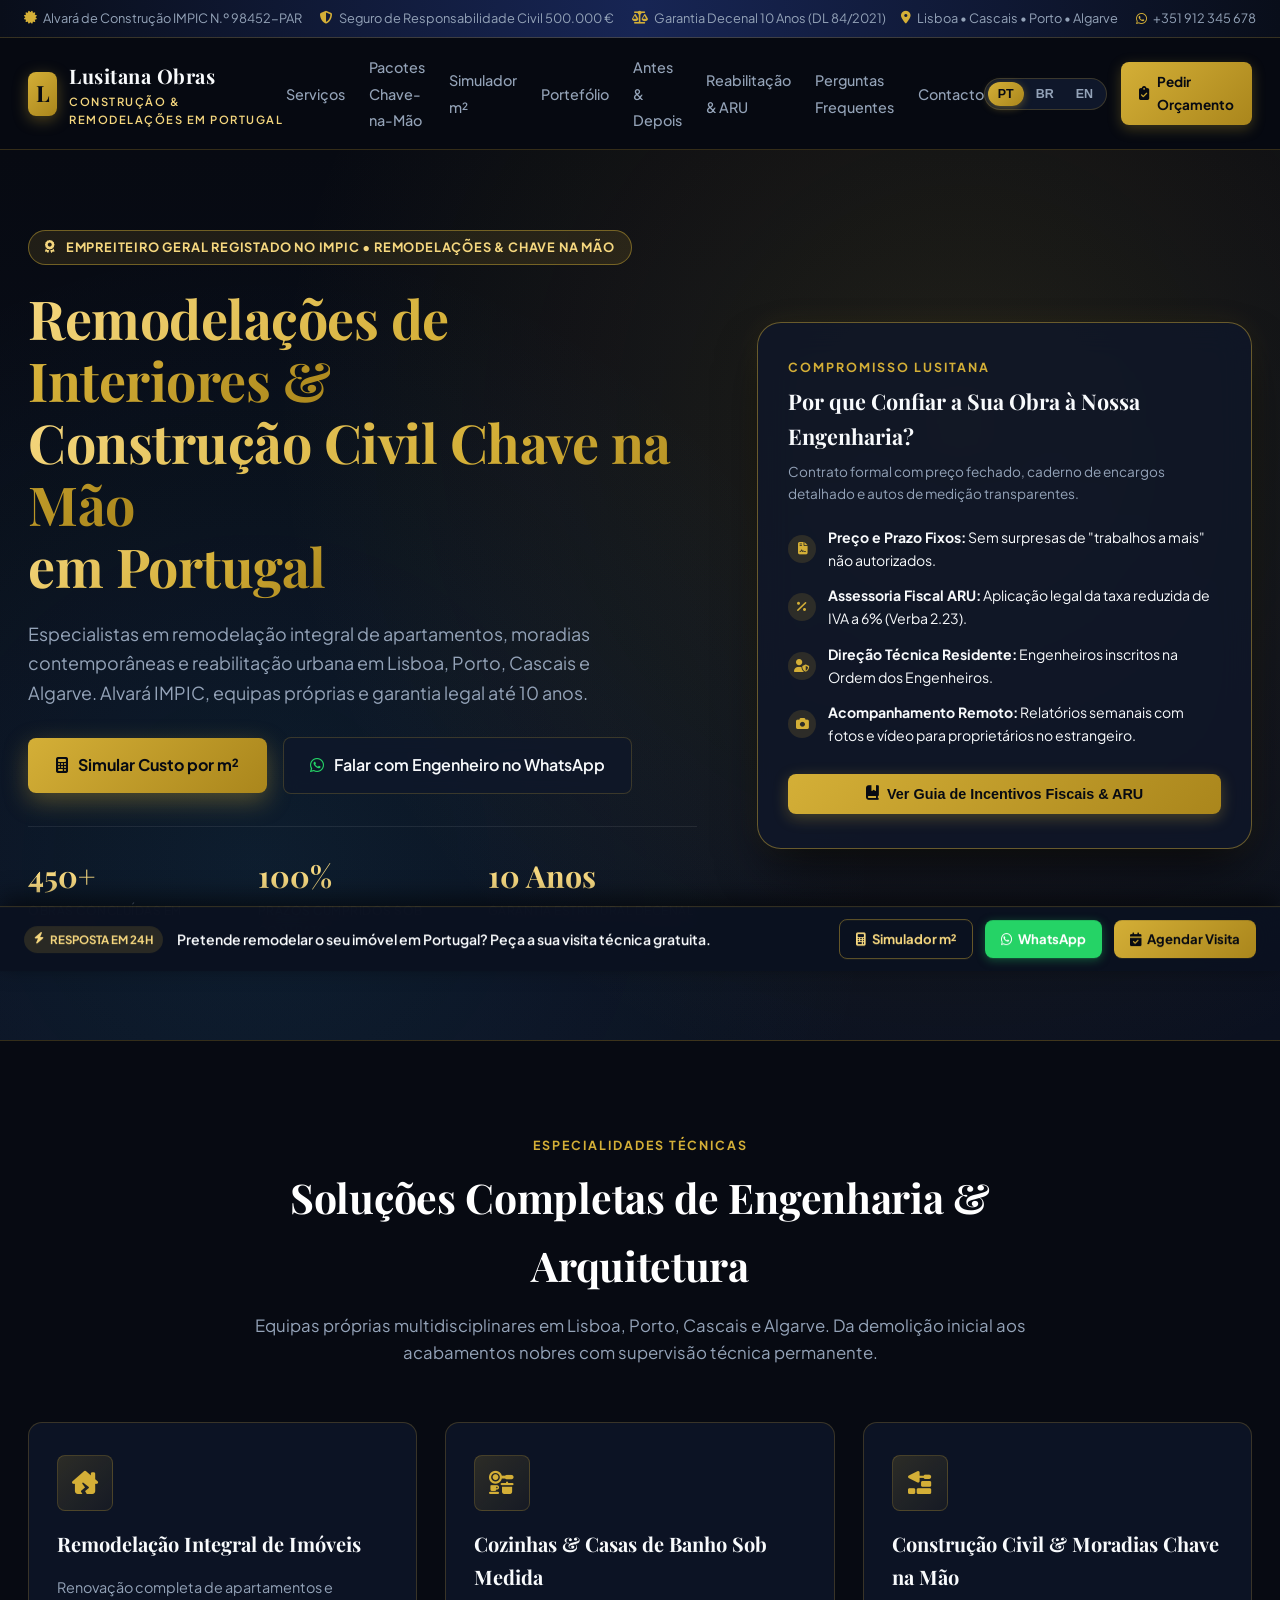
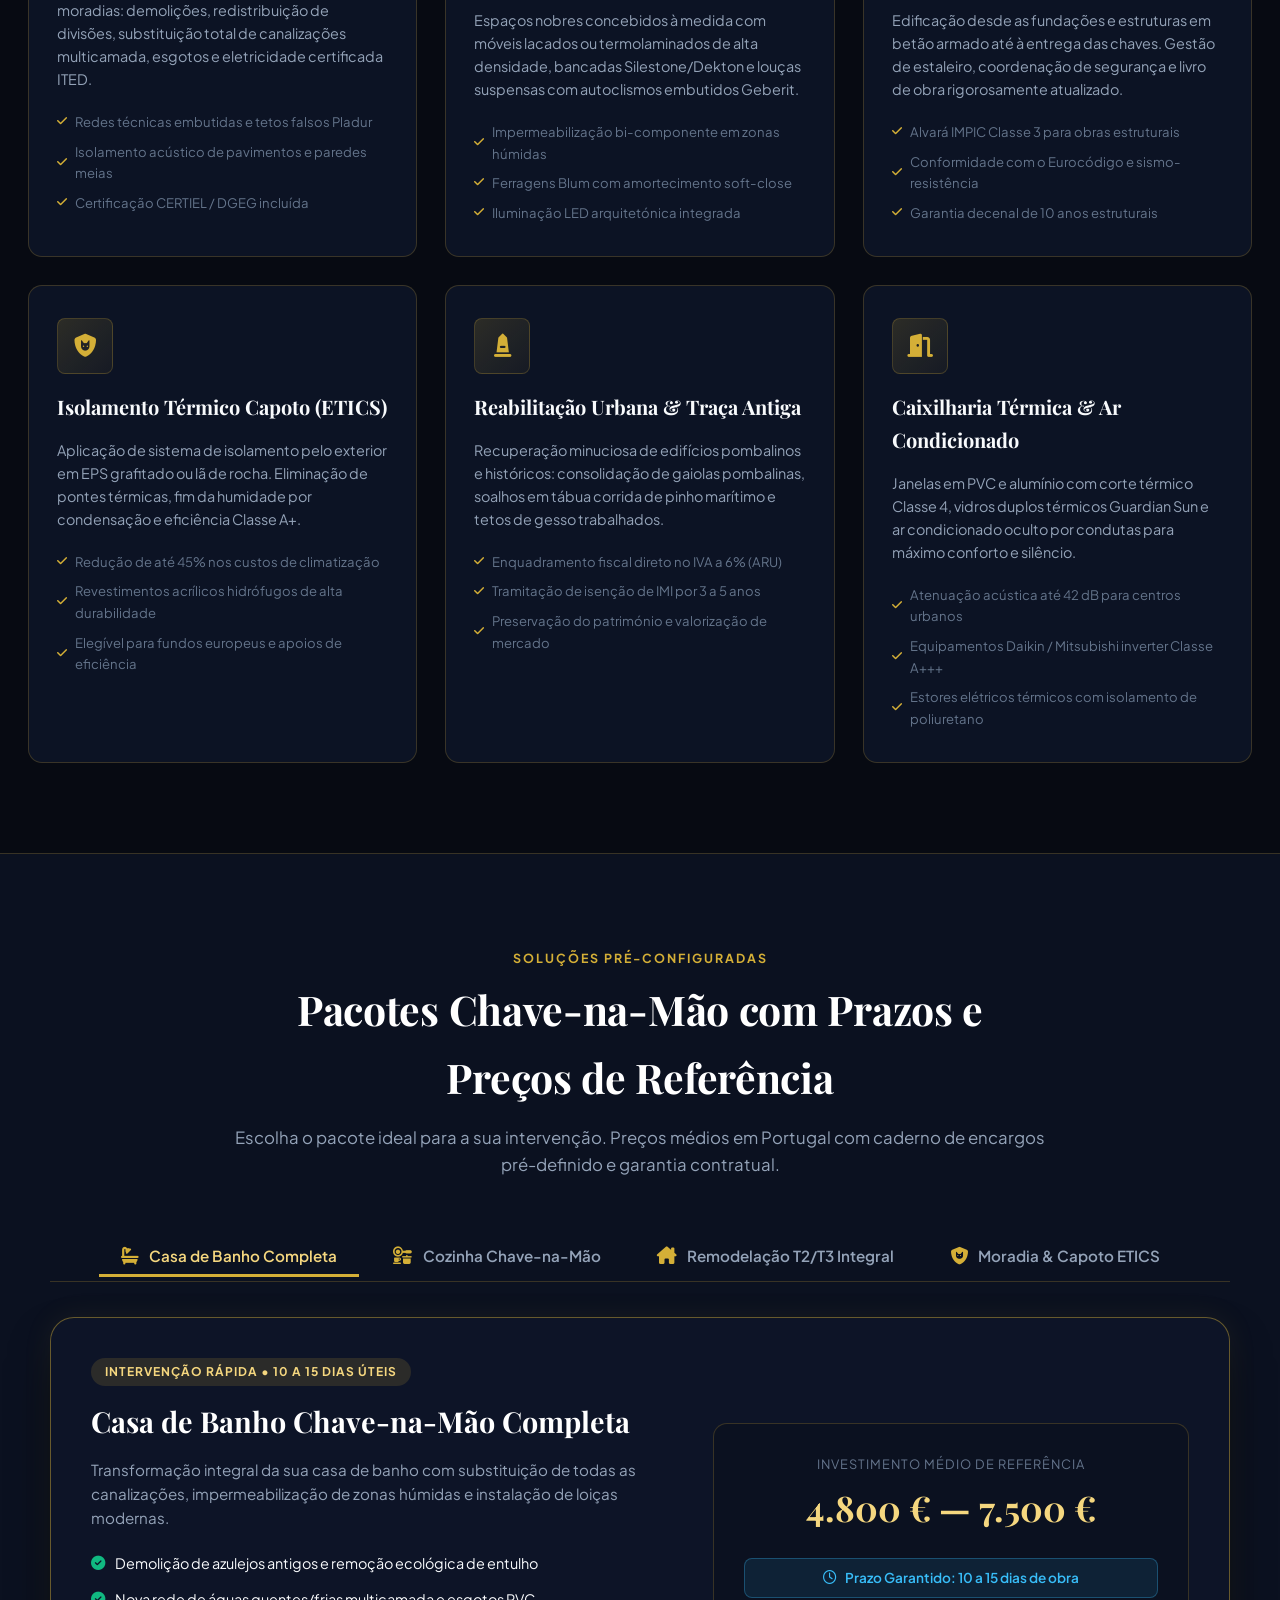
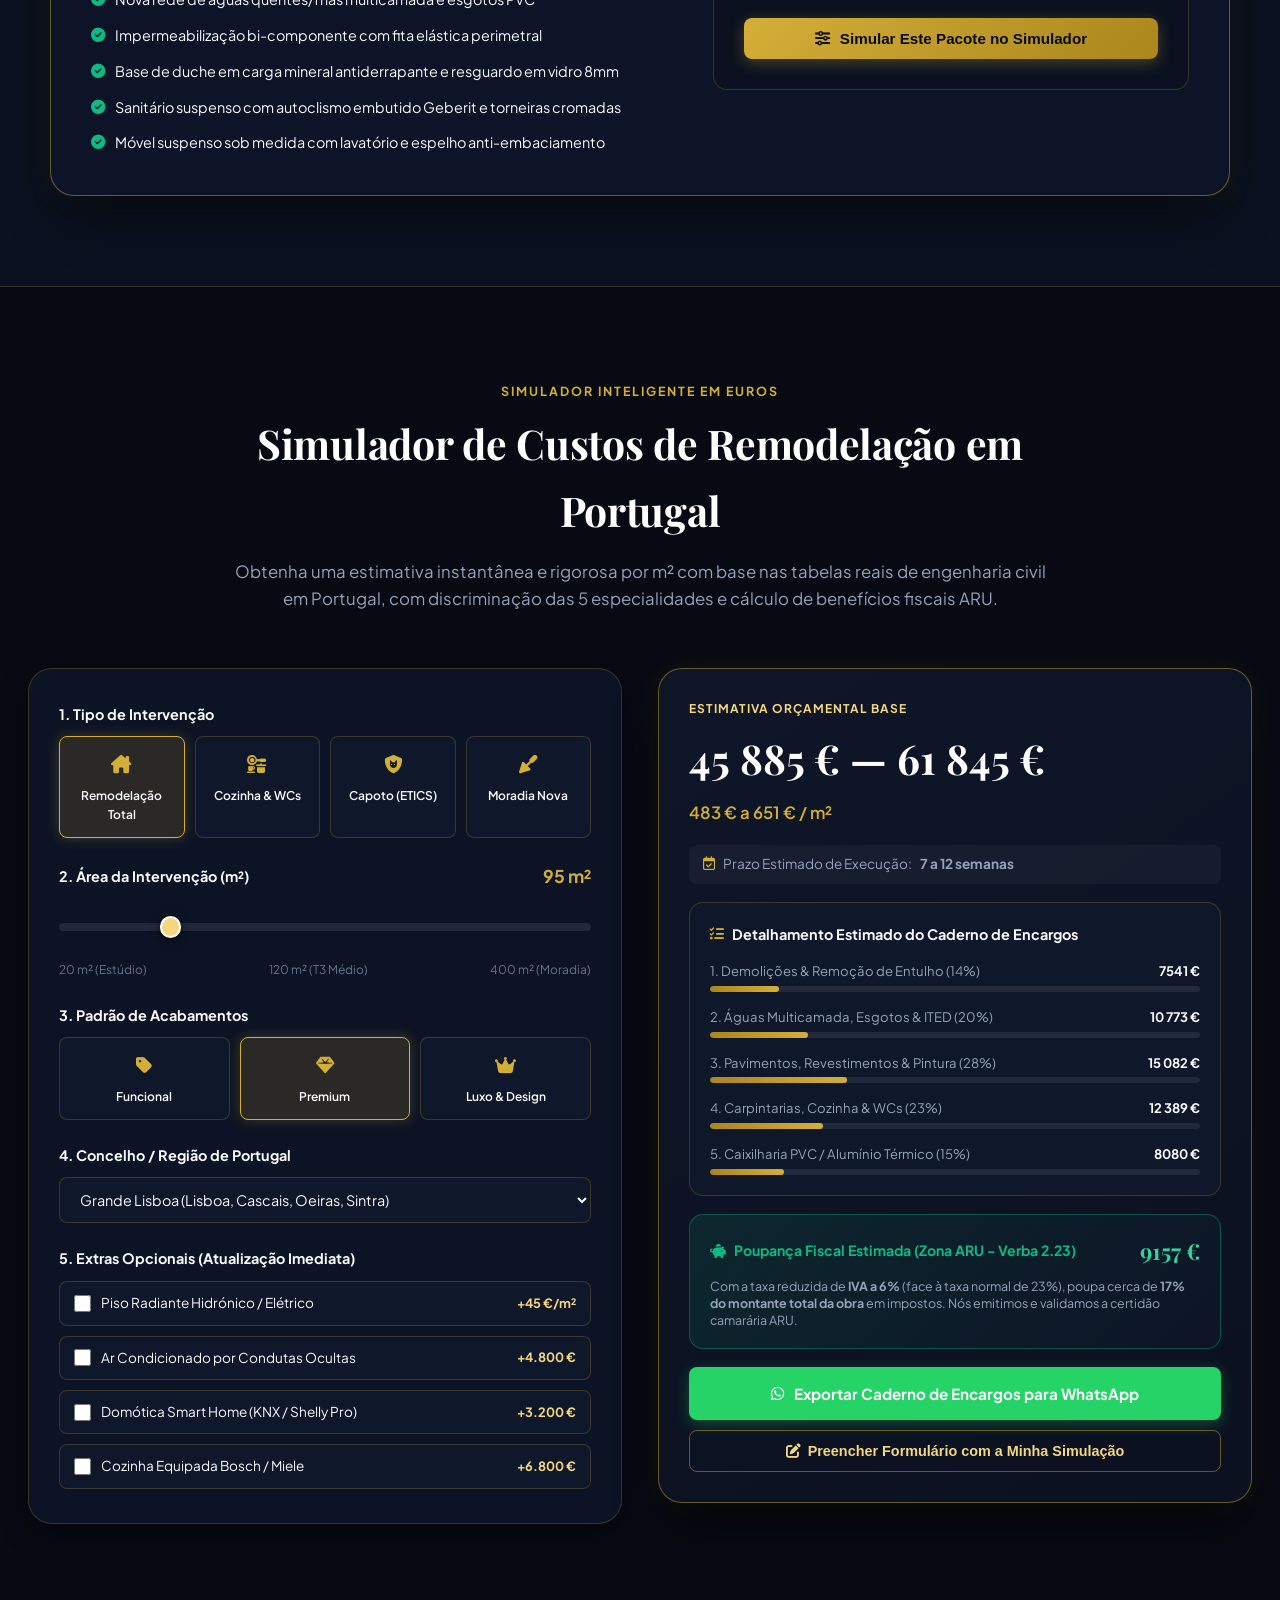
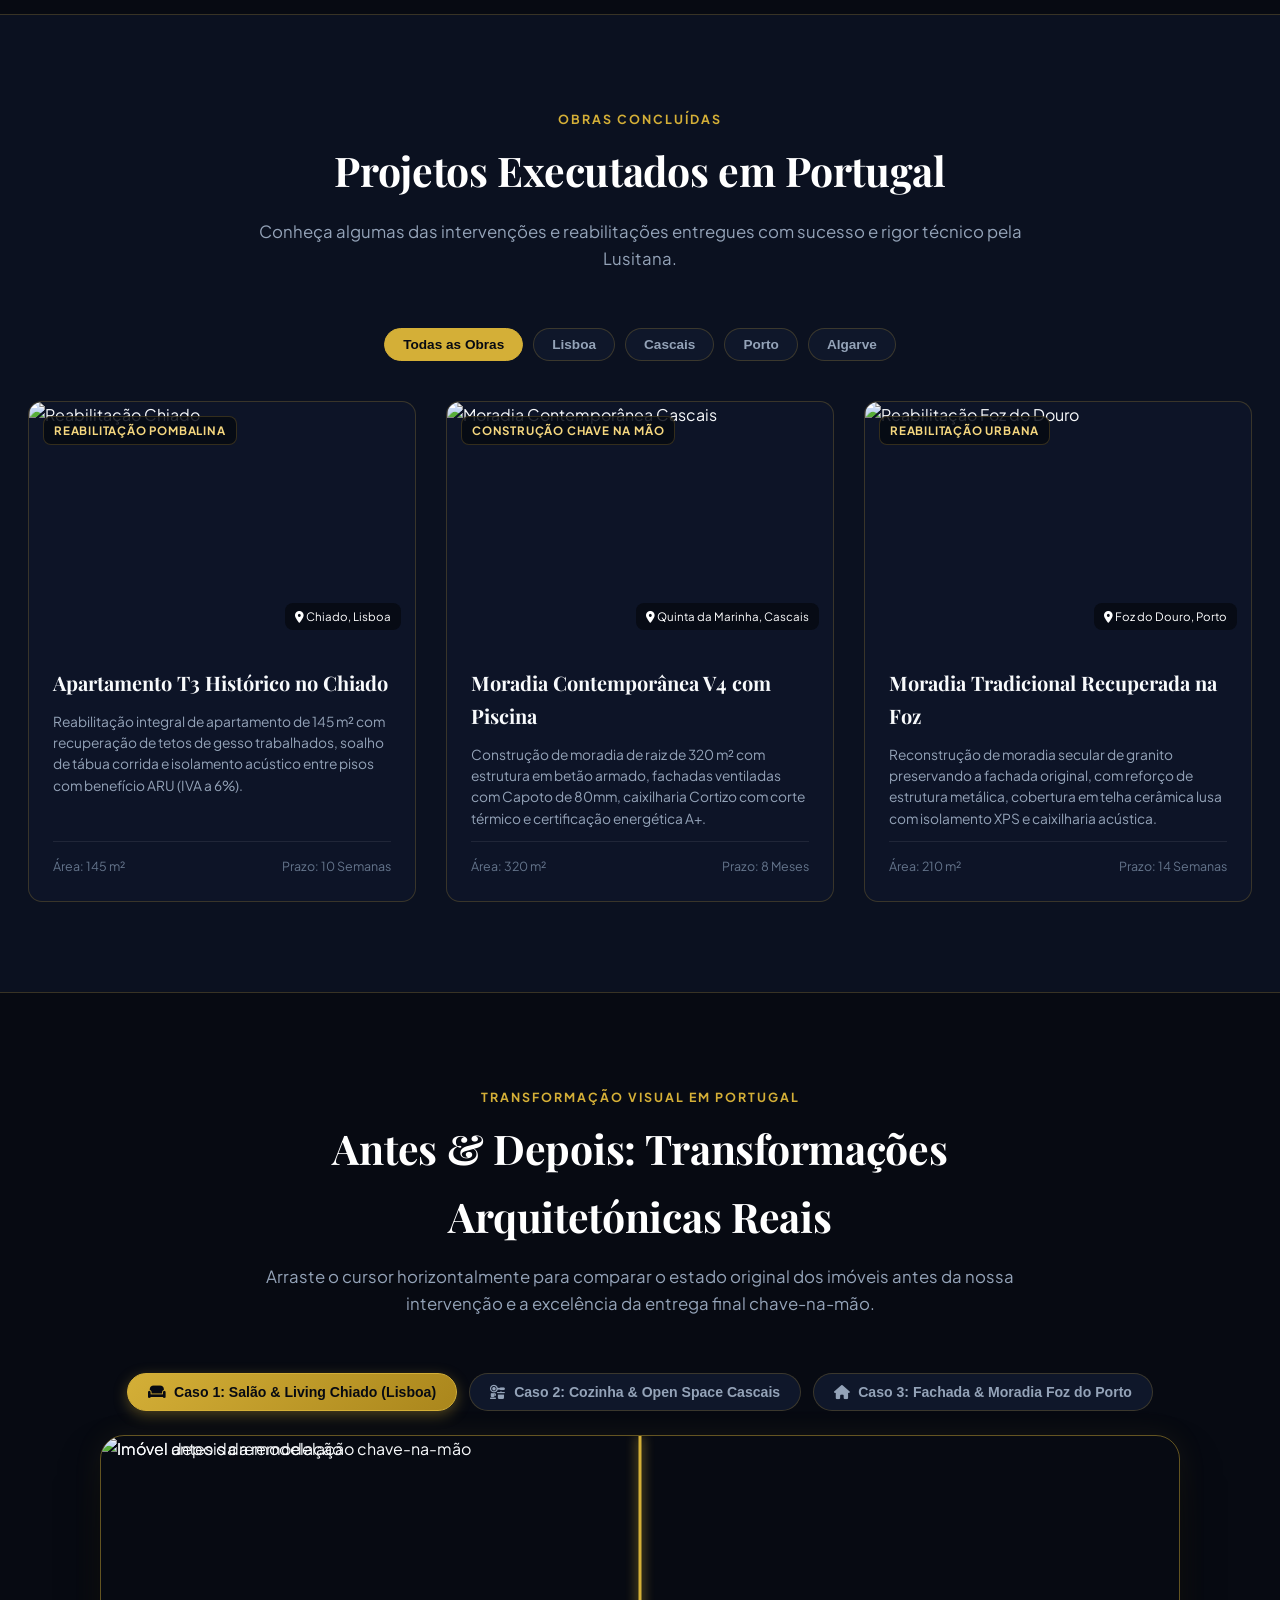
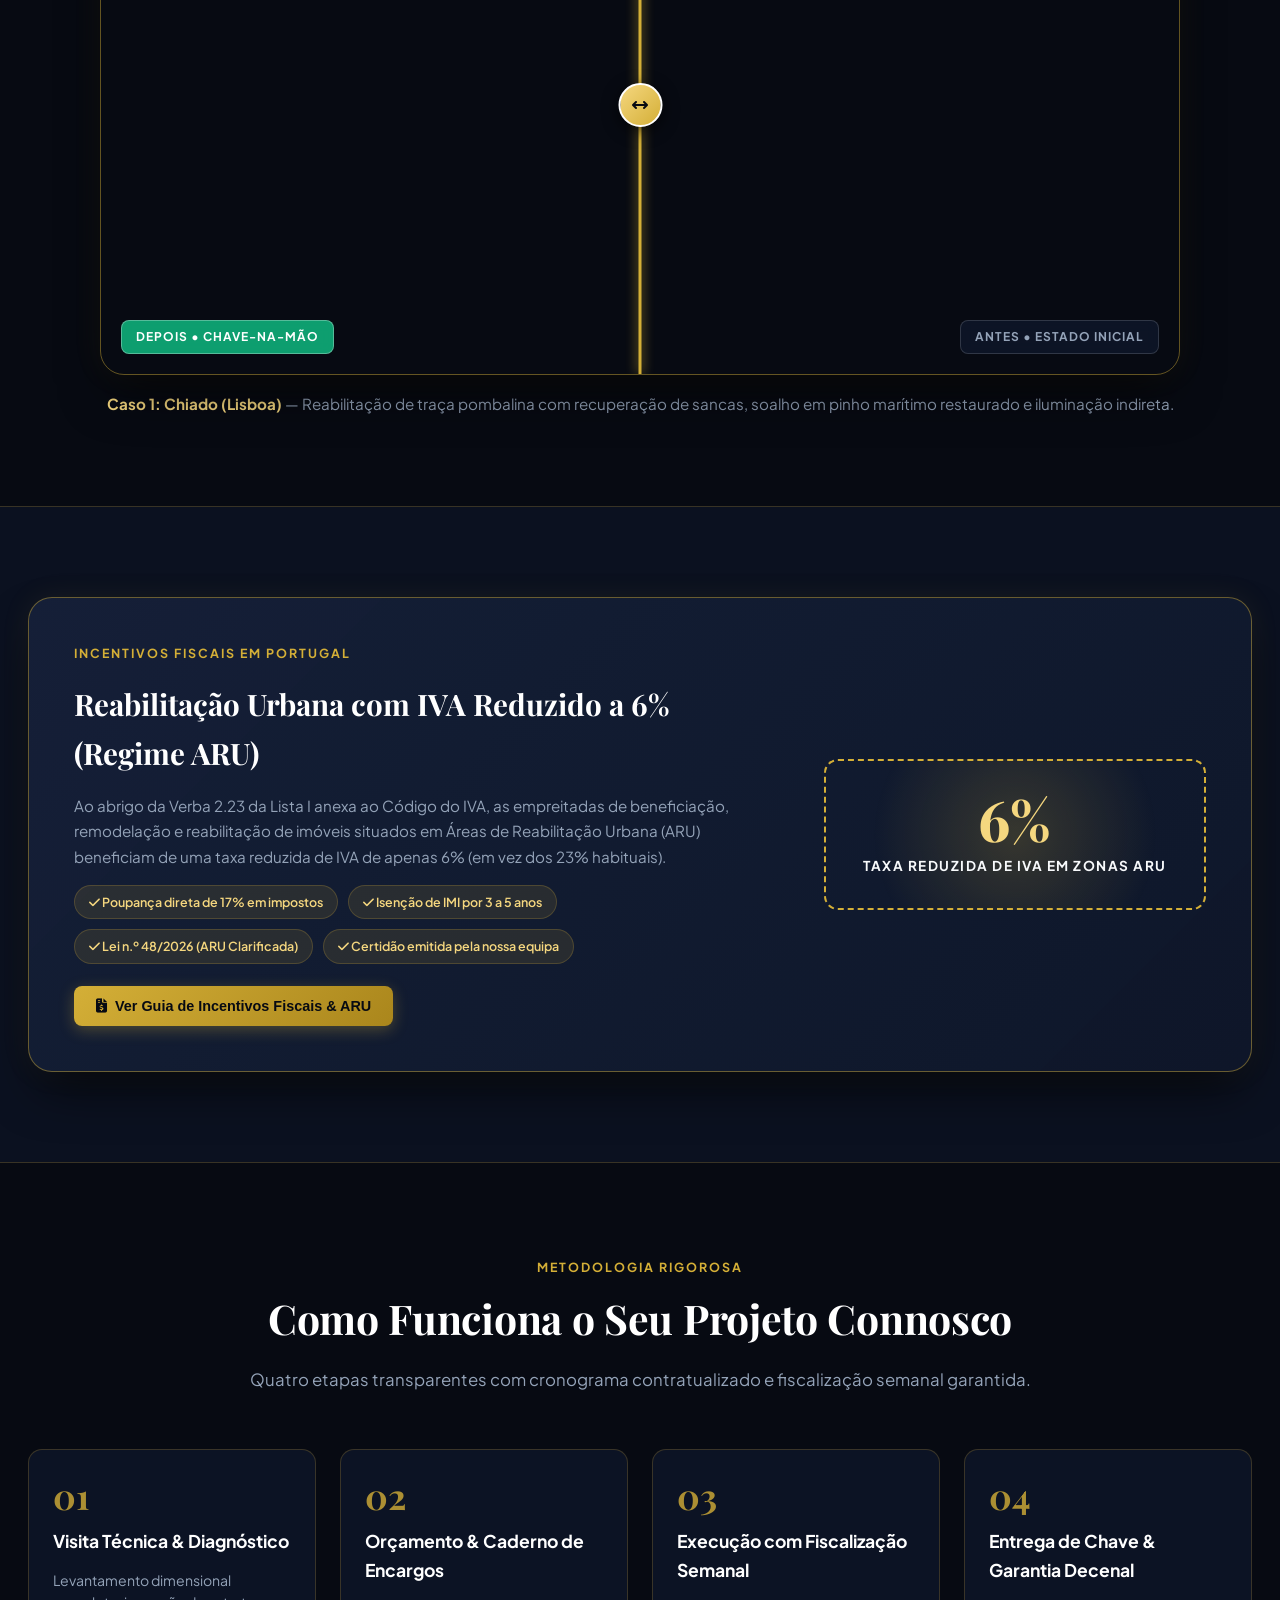
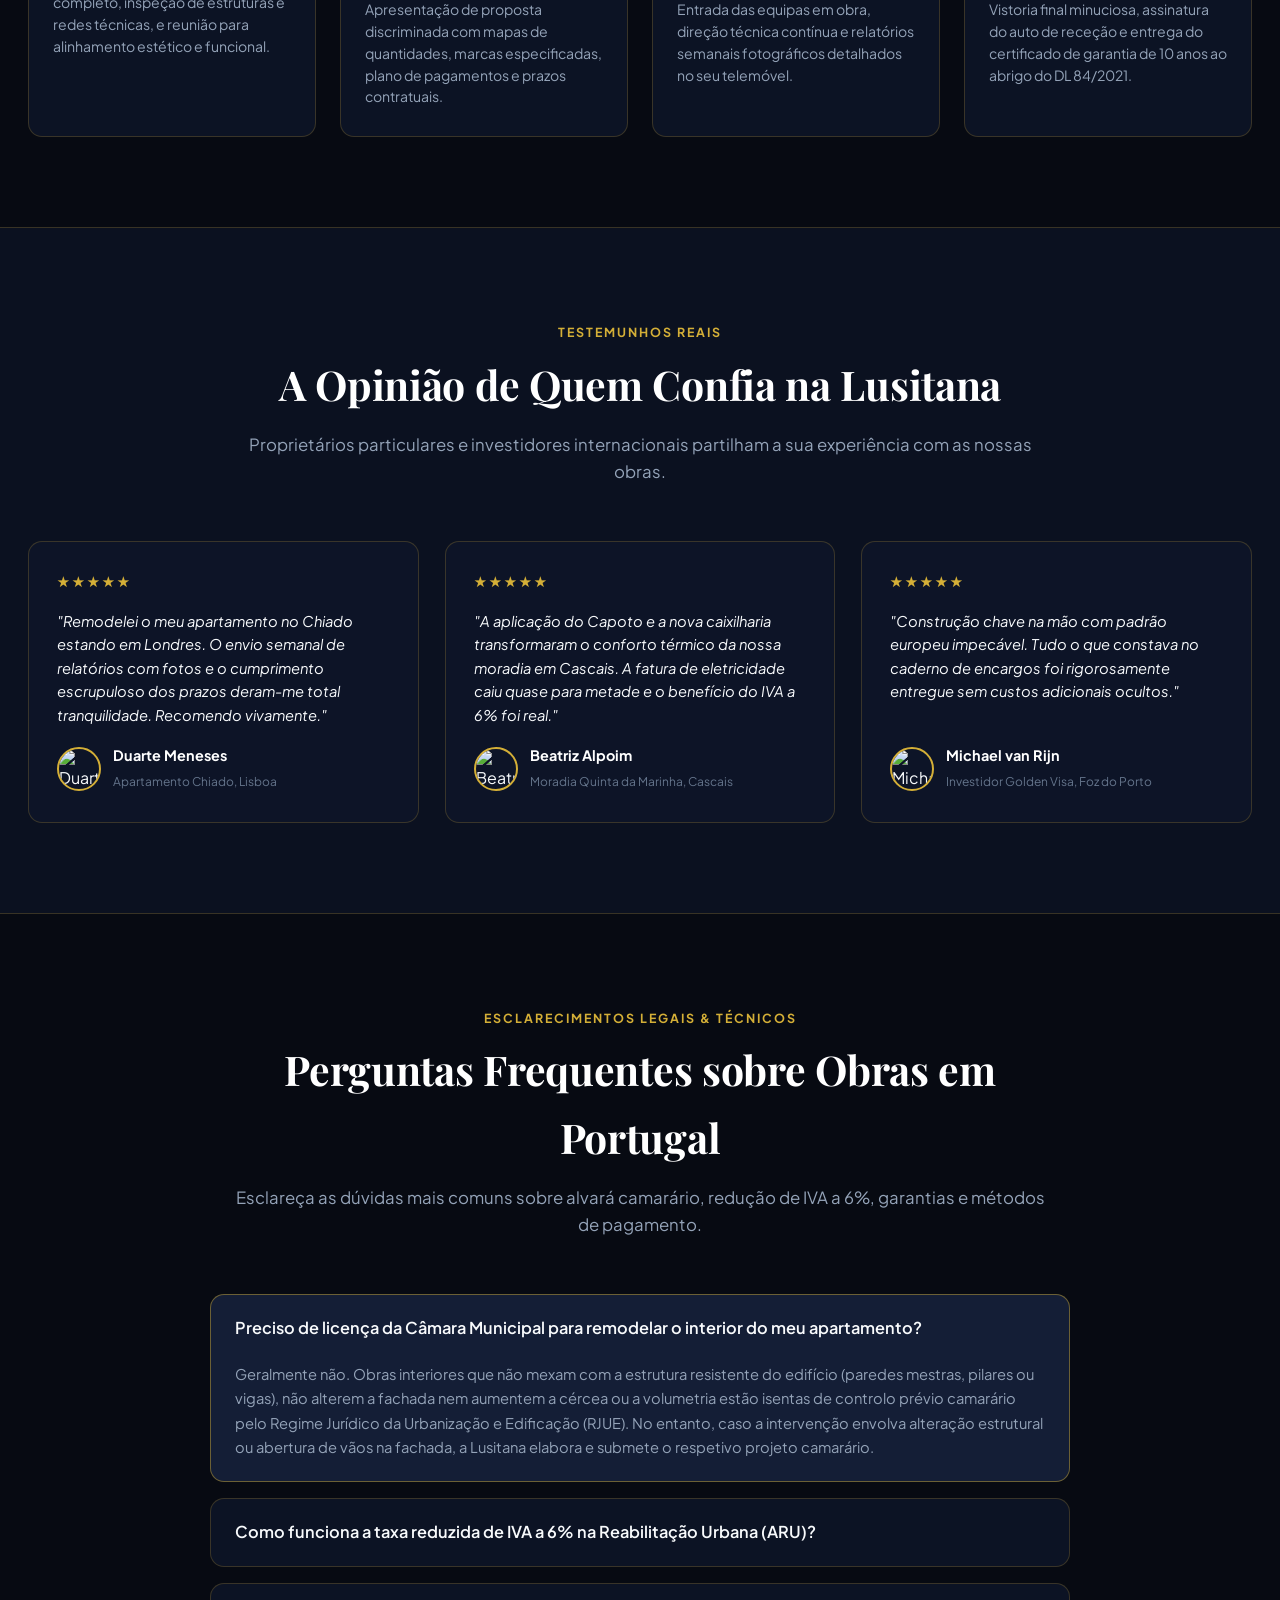
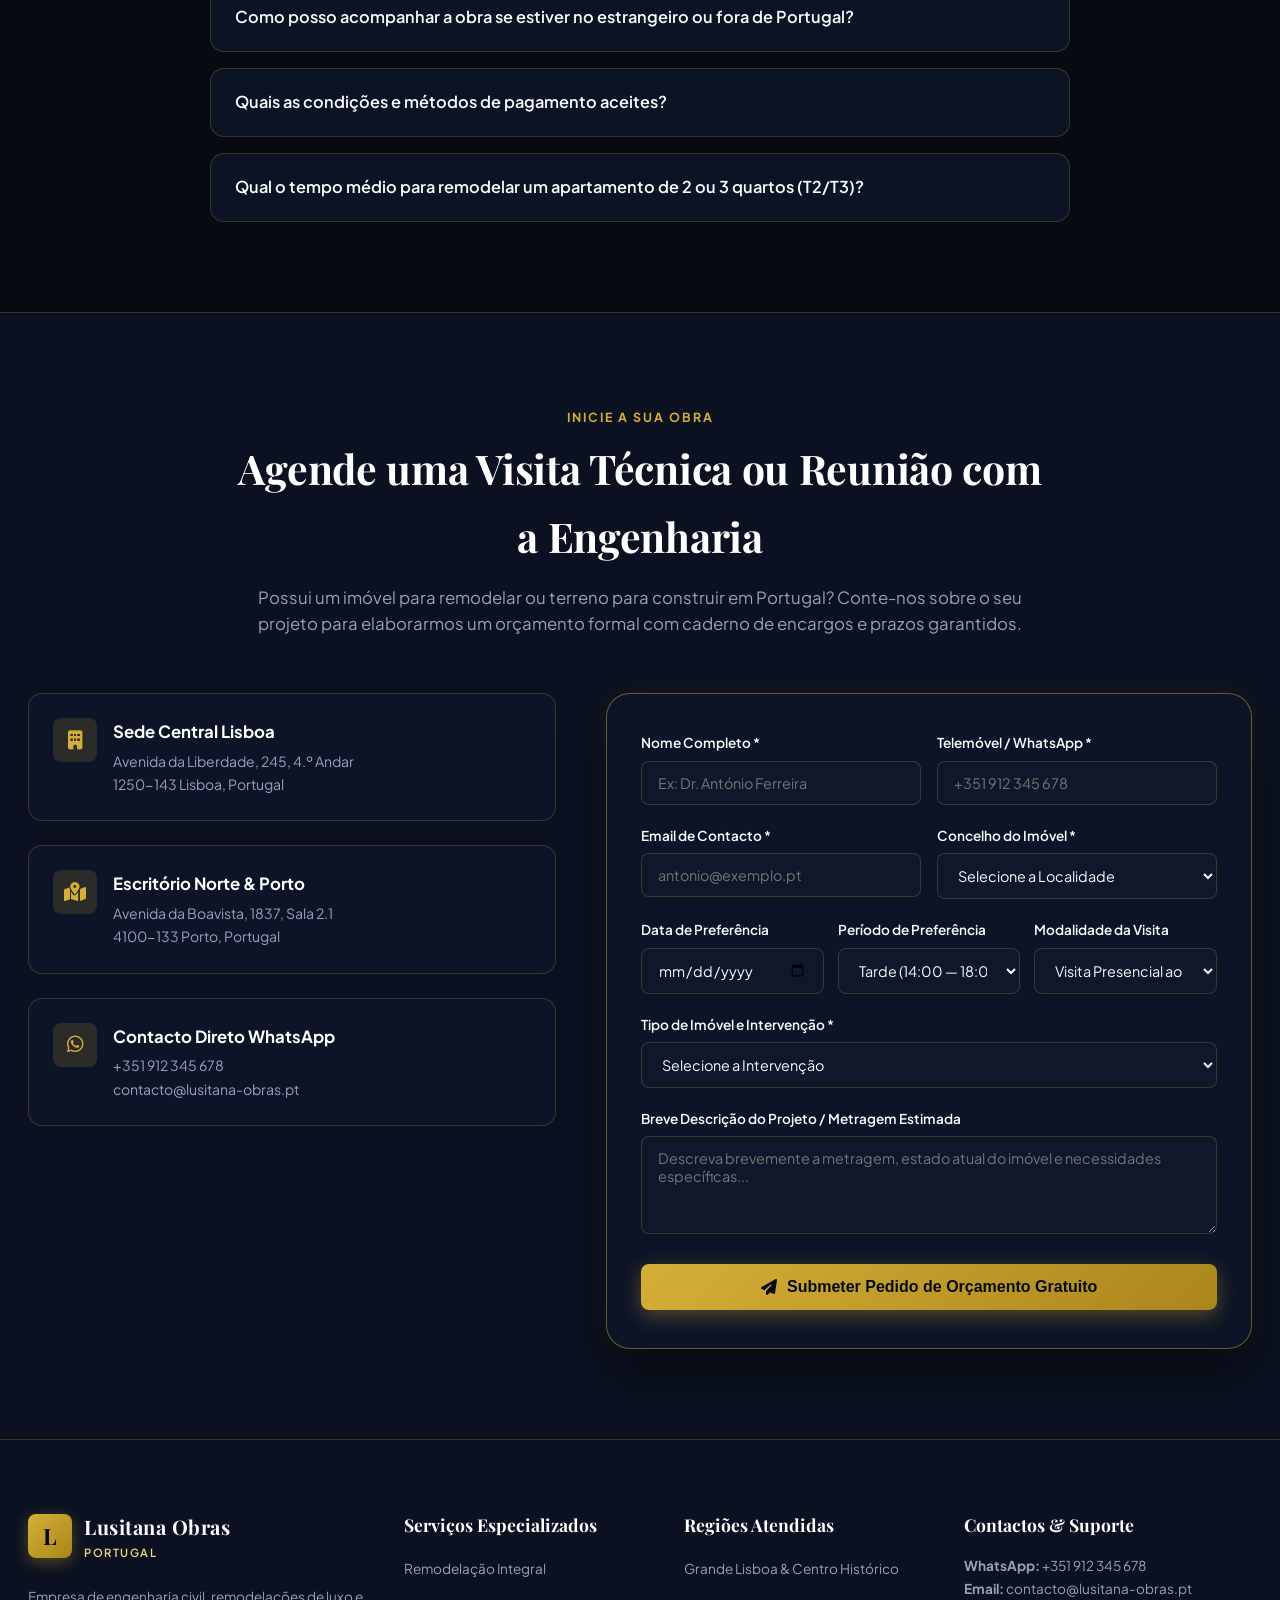
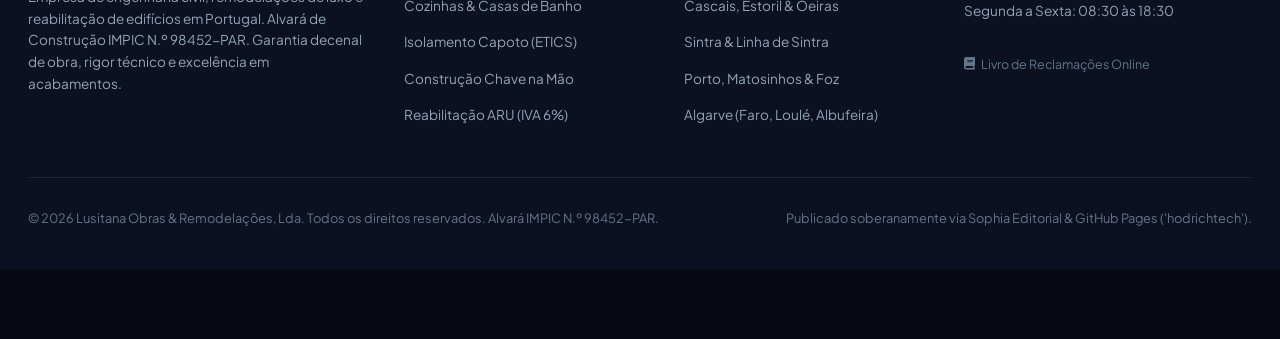
==== commit 6c0b301d: "deploy: index.html (Vitrine Engine Sophia Editorial)" ====
--- a/index.html
+++ b/index.html
@@ -6,7 +6,7 @@
   <link rel="icon" href="favicon.ico" sizes="any">
   <meta name="viewport" content="width=device-width, initial-scale=1.0">
   <title>Lusitana Obras &amp; Remodelações 🇵🇹 | Construção Civil &amp; Reabilitação Urbana em Portugal</title>
-  <meta name="description" content="Empresa de remodelações de interiores, construção civil e reabilitação urbana em Portugal (Lisboa, Porto, Cascais e Algarve). Alvará IMPIC, garantia legal de obra e simulador interativo.">
+  <meta name="description" content="Empresa de remodelações de interiores, construção civil e reabilitação urbana em Portugal (Lisboa, Porto, Cascais e Algarve). Alvará IMPIC, garantia legal de obra e simulador interativo com caderno de encargos e IVA 6% ARU.">
   <meta property="og:title" content="Lusitana Obras &amp; Remodelações 🇵🇹">
   <meta property="og:description" content="Excelência em Arquitetura, Construção Civil e Remodelação Chave na Mão em Portugal.">
   <meta property="og:image" content="https://images.unsplash.com/photo-1600585154340-be6161a56a0c?auto=format&fit=crop&w=1200&q=80">
@@ -60,698 +60,1303 @@
       font-family: var(--font-sans);
       background-color: var(--bg-dark);
       color: var(--text-main);
-      line-height: 1.6;
+      line-height: 1.65;
       overflow-x: hidden;
-      -webkit-font-smoothing: antialiased;
-      -moz-osx-font-smoothing: grayscale;
-    }
-
-    /* Top Trust Ribbon */
+      padding-bottom: 70px; /* Space for Sticky CTA bar */
+    }
+
+    a {
+      color: inherit;
+      text-decoration: none;
+    }
+
+    /* Focus States for Accessibility */
+    a:focus-visible, button:focus-visible, input:focus-visible, select:focus-visible, textarea:focus-visible {
+      outline: 2px solid var(--accent);
+      outline-offset: 3px;
+    }
+
+    /* Sticky Header & Navigation */
     .top-ribbon {
-      background: linear-gradient(90deg, #070a12, #0f1c33, #070a12);
-      border-bottom: 1px solid rgba(212, 175, 55, 0.18);
+      background: linear-gradient(90deg, #090e1a 0%, #172554 50%, #090e1a 100%);
+      border-bottom: 1px solid var(--border-color);
       padding: 8px 24px;
-      font-size: 0.82rem;
-      color: var(--text-muted);
+      font-size: 0.8rem;
       display: flex;
       justify-content: space-between;
       align-items: center;
       flex-wrap: wrap;
       gap: 12px;
-    }
-    .top-ribbon-items {
-      display: flex;
-      gap: 20px;
-      align-items: center;
+      color: var(--text-muted);
+    }
+
+    .top-ribbon-left, .top-ribbon-right {
+      display: flex;
+      align-items: center;
+      gap: 18px;
       flex-wrap: wrap;
     }
+
     .top-ribbon-item {
       display: inline-flex;
       align-items: center;
       gap: 6px;
     }
+
     .top-ribbon-item i {
       color: var(--primary);
     }
-    .top-ribbon-phone {
-      color: var(--text-main);
-      text-decoration: none;
-      font-weight: 600;
-      display: inline-flex;
-      align-items: center;
-      gap: 6px;
-      transition: color 0.2s;
-    }
-    .top-ribbon-phone:hover {
-      color: var(--primary);
-    }
-
-    /* Header & Sticky Nav */
-    header.site-header {
+
+    .header-nav {
       position: sticky;
       top: 0;
-      z-index: 1000;
+      z-index: 100;
       background: rgba(7, 10, 18, 0.94);
-      backdrop-filter: blur(16px);
-      -webkit-backdrop-filter: blur(16px);
+      backdrop-filter: blur(14px);
+      -webkit-backdrop-filter: blur(14px);
       border-bottom: 1px solid var(--border-color);
+      padding: 16px 28px;
+      display: flex;
+      align-items: center;
+      justify-content: space-between;
       transition: var(--transition);
     }
-    .nav-container {
-      max-width: 1320px;
-      margin: 0 auto;
-      padding: 14px 24px;
-      display: flex;
-      justify-content: space-between;
-      align-items: center;
-      gap: 20px;
-    }
+
     .brand-logo {
       display: flex;
       align-items: center;
-      gap: 14px;
+      gap: 12px;
       text-decoration: none;
+    }
+
+    .brand-mark {
+      width: 44px;
+      height: 44px;
+      border-radius: var(--radius-sm);
+      background: linear-gradient(135deg, var(--primary) 0%, var(--primary-dark) 100%);
+      display: flex;
+      align-items: center;
+      justify-content: center;
+      font-family: var(--font-serif);
+      font-weight: 700;
+      font-size: 1.4rem;
+      color: var(--bg-dark);
+      box-shadow: 0 4px 15px rgba(212, 175, 55, 0.35);
+    }
+
+    .brand-text-col {
+      display: flex;
+      flex-direction: column;
+    }
+
+    .brand-name {
+      font-family: var(--font-serif);
+      font-size: 1.25rem;
+      font-weight: 700;
       color: var(--text-main);
-    }
-    .logo-icon {
-      width: 46px;
-      height: 46px;
-      background: linear-gradient(135deg, #1e293b, #0f172a);
-      border: 1.5px solid var(--primary);
-      border-radius: var(--radius-sm);
-      display: flex;
-      align-items: center;
-      justify-content: center;
-      color: var(--primary);
-      font-size: 1.3rem;
-      box-shadow: 0 4px 15px rgba(212, 175, 55, 0.25);
-    }
-    .brand-text h1 {
-      font-family: var(--font-serif);
-      font-size: 1.35rem;
-      font-weight: 700;
-      letter-spacing: -0.01em;
-      line-height: 1.15;
-    }
-    .brand-text h1 span {
-      color: var(--primary);
-    }
-    .brand-text p {
-      font-size: 0.72rem;
-      color: var(--text-muted);
+      letter-spacing: 0.5px;
+    }
+
+    .brand-tagline {
+      font-size: 0.7rem;
+      color: var(--primary-light);
       text-transform: uppercase;
-      letter-spacing: 0.09em;
+      letter-spacing: 1.5px;
       font-weight: 600;
     }
 
     .nav-links {
       display: flex;
       align-items: center;
-      gap: 22px;
+      gap: 24px;
       list-style: none;
     }
+
     .nav-links a {
-      color: var(--text-muted);
-      text-decoration: none;
       font-size: 0.9rem;
       font-weight: 500;
+      color: var(--text-muted);
       transition: var(--transition);
       position: relative;
-    }
-    .nav-links a:hover,
-    .nav-links a.active {
+      padding: 6px 0;
+    }
+
+    .nav-links a:hover, .nav-links a.active {
       color: var(--primary);
     }
+
     .nav-links a::after {
-      content: "";
+      content: '';
       position: absolute;
-      bottom: -4px;
+      bottom: 0;
       left: 0;
       width: 0;
       height: 2px;
       background: var(--primary);
-      transition: width 0.25s ease;
-    }
+      transition: var(--transition);
+    }
+
     .nav-links a:hover::after {
       width: 100%;
     }
 
-    .nav-actions {
+    .header-actions {
       display: flex;
       align-items: center;
       gap: 14px;
     }
-    .lang-switcher {
+
+    /* Trilingual Language Selector */
+    .lang-selector {
       display: inline-flex;
-      background: rgba(255, 255, 255, 0.05);
-      border: 1px solid rgba(255, 255, 255, 0.12);
-      border-radius: 30px;
+      background: var(--bg-surface);
+      border: 1px solid var(--border-color);
+      border-radius: 20px;
       padding: 3px;
       gap: 2px;
     }
+
     .lang-btn {
-      background: none;
+      background: transparent;
       border: none;
       color: var(--text-muted);
-      font-size: 0.75rem;
-      font-weight: 600;
-      padding: 4px 10px;
-      border-radius: 20px;
+      padding: 5px 10px;
+      font-size: 0.78rem;
+      font-weight: 700;
+      border-radius: 16px;
       cursor: pointer;
+      transition: var(--transition);
       display: inline-flex;
       align-items: center;
       gap: 4px;
-      transition: var(--transition);
-    }
+    }
+
     .lang-btn:hover {
-      color: #fff;
-    }
+      color: var(--text-main);
+    }
+
     .lang-btn.active {
-      background: var(--primary);
-      color: #000;
+      background: linear-gradient(135deg, var(--primary) 0%, var(--primary-dark) 100%);
+      color: var(--bg-dark);
       box-shadow: 0 2px 8px rgba(212, 175, 55, 0.4);
     }
 
     .btn-header-cta {
-      background: linear-gradient(135deg, var(--primary), var(--primary-dark));
-      color: #070a12;
-      text-decoration: none;
+      background: linear-gradient(135deg, var(--primary) 0%, var(--primary-dark) 100%);
+      color: var(--bg-dark);
       font-weight: 700;
       font-size: 0.85rem;
       padding: 9px 18px;
-      border-radius: 30px;
+      border-radius: var(--radius-sm);
+      transition: var(--transition);
       display: inline-flex;
       align-items: center;
       gap: 8px;
-      box-shadow: 0 4px 15px rgba(212, 175, 55, 0.3);
-      transition: var(--transition);
-    }
+      box-shadow: 0 4px 14px rgba(212, 175, 55, 0.28);
+    }
+
     .btn-header-cta:hover {
       transform: translateY(-2px);
-      box-shadow: 0 6px 20px rgba(212, 175, 55, 0.5);
-      color: #000;
+      box-shadow: 0 6px 20px rgba(212, 175, 55, 0.45);
     }
 
     /* Hero Section */
     .hero-section {
       position: relative;
-      min-height: 88vh;
-      display: flex;
-      align-items: center;
-      background: linear-gradient(180deg, rgba(7, 10, 18, 0.72) 0%, rgba(7, 10, 18, 0.95) 100%),
-                  url('https://images.unsplash.com/photo-1600585154340-be6161a56a0c?auto=format&fit=crop&w=1600&q=80') center/cover no-repeat;
+      min-height: 85vh;
+      display: flex;
+      align-items: center;
+      padding: 80px 28px 100px;
+      background: radial-gradient(circle at 75% 30%, rgba(212, 175, 55, 0.12) 0%, transparent 60%),
+                  radial-gradient(circle at 20% 80%, rgba(56, 189, 248, 0.08) 0%, transparent 50%),
+                  linear-gradient(180deg, #070a12 0%, #0b1120 100%);
       border-bottom: 1px solid var(--border-color);
-      padding: 70px 24px;
-    }
+      overflow: hidden;
+    }
+
+    .hero-bg-overlay {
+      position: absolute;
+      inset: 0;
+      background-image: url('https://images.unsplash.com/photo-1600585154340-be6161a56a0c?auto=format&fit=crop&w=1920&q=80');
+      background-size: cover;
+      background-position: center;
+      opacity: 0.16;
+      mix-blend-mode: luminosity;
+      pointer-events: none;
+    }
+
     .hero-container {
-      max-width: 1320px;
+      max-width: 1240px;
       margin: 0 auto;
-      width: 100%;
-    }
+      position: relative;
+      z-index: 2;
+      display: grid;
+      grid-template-columns: 1.15fr 0.85fr;
+      gap: 60px;
+      align-items: center;
+    }
+
     .hero-content {
-      max-width: 820px;
-    }
+      display: flex;
+      flex-direction: column;
+      gap: 22px;
+    }
+
     .hero-badge {
       display: inline-flex;
       align-items: center;
-      gap: 8px;
+      gap: 10px;
+      padding: 6px 16px;
       background: rgba(212, 175, 55, 0.12);
-      border: 1px solid rgba(212, 175, 55, 0.35);
+      border: 1px solid var(--border-glow);
+      border-radius: 30px;
       color: var(--primary-light);
-      padding: 6px 16px;
-      border-radius: 30px;
-      font-size: 0.82rem;
+      font-size: 0.8rem;
       font-weight: 700;
+      width: fit-content;
       text-transform: uppercase;
-      letter-spacing: 0.08em;
-      margin-bottom: 22px;
-      backdrop-filter: blur(8px);
-    }
+      letter-spacing: 0.8px;
+    }
+
     .hero-title {
       font-family: var(--font-serif);
-      font-size: clamp(2.4rem, 4.6vw, 3.8rem);
+      font-size: clamp(2.4rem, 4.2vw, 3.8rem);
+      line-height: 1.15;
       font-weight: 700;
-      line-height: 1.15;
-      margin-bottom: 22px;
-      letter-spacing: -0.02em;
-    }
-    .hero-title span.gold {
-      background: linear-gradient(135deg, #f5d77f, #d4af37, #aa861c);
+      color: #ffffff;
+      letter-spacing: -0.5px;
+    }
+
+    .hero-title span {
+      background: linear-gradient(135deg, #f5d77f 0%, #d4af37 60%, #aa861c 100%);
       -webkit-background-clip: text;
       -webkit-text-fill-color: transparent;
     }
+
     .hero-subtitle {
-      font-size: 1.15rem;
-      color: #cbd5e1;
-      line-height: 1.7;
-      margin-bottom: 32px;
-      font-weight: 400;
-      max-width: 740px;
-    }
-    .hero-trust-row {
-      display: flex;
+      font-size: 1.12rem;
+      color: var(--text-muted);
+      line-height: 1.65;
+      max-width: 620px;
+    }
+
+    .hero-cta-group {
+      display: flex;
+      align-items: center;
       gap: 16px;
       flex-wrap: wrap;
-      margin-bottom: 34px;
-    }
-    .hero-trust-item {
+      margin-top: 8px;
+    }
+
+    .btn-hero-primary {
+      background: linear-gradient(135deg, var(--primary) 0%, var(--primary-dark) 100%);
+      color: var(--bg-dark);
+      font-size: 1rem;
+      font-weight: 700;
+      padding: 14px 28px;
+      border-radius: var(--radius-sm);
       display: inline-flex;
       align-items: center;
-      gap: 8px;
+      gap: 10px;
+      transition: var(--transition);
+      box-shadow: 0 8px 24px rgba(212, 175, 55, 0.35);
+    }
+
+    .btn-hero-primary:hover {
+      transform: translateY(-3px);
+      box-shadow: 0 12px 30px rgba(212, 175, 55, 0.5);
+    }
+
+    .btn-hero-secondary {
       background: rgba(15, 23, 42, 0.7);
-      border: 1px solid rgba(255, 255, 255, 0.1);
-      padding: 8px 14px;
+      border: 1px solid var(--border-color);
+      color: var(--text-main);
+      font-size: 1rem;
+      font-weight: 600;
+      padding: 14px 26px;
       border-radius: var(--radius-sm);
-      font-size: 0.84rem;
-      color: var(--text-main);
-    }
-    .hero-trust-item i {
-      color: var(--primary);
-    }
-    .hero-cta-group {
-      display: flex;
-      gap: 16px;
-      flex-wrap: wrap;
-      align-items: center;
-    }
-    .btn-hero-primary {
-      background: linear-gradient(135deg, var(--primary), var(--primary-dark));
-      color: #070a12;
-      text-decoration: none;
-      font-weight: 700;
-      font-size: 1rem;
-      padding: 14px 28px;
-      border-radius: 30px;
-      display: inline-flex;
-      align-items: center;
-      gap: 10px;
-      box-shadow: 0 6px 25px rgba(212, 175, 55, 0.35);
-      transition: var(--transition);
-    }
-    .btn-hero-primary:hover {
-      transform: translateY(-2px);
-      box-shadow: 0 10px 30px rgba(212, 175, 55, 0.55);
-      color: #000;
-    }
-    .btn-hero-secondary {
-      background: rgba(255, 255, 255, 0.06);
-      border: 1px solid rgba(255, 255, 255, 0.2);
-      color: var(--text-main);
-      text-decoration: none;
-      font-weight: 600;
-      font-size: 1rem;
-      padding: 14px 26px;
-      border-radius: 30px;
       display: inline-flex;
       align-items: center;
       gap: 10px;
       transition: var(--transition);
       backdrop-filter: blur(8px);
     }
+
     .btn-hero-secondary:hover {
-      background: rgba(255, 255, 255, 0.12);
       border-color: var(--primary);
       color: var(--primary-light);
-    }
-
-    /* Credibility Stats Bar */
-    .stats-bar {
-      background: #090e1a;
-      border-bottom: 1px solid var(--border-color);
-      padding: 36px 24px;
-    }
-    .stats-container {
-      max-width: 1320px;
-      margin: 0 auto;
+      background: rgba(22, 33, 58, 0.9);
+      transform: translateY(-2px);
+    }
+
+    .hero-metrics {
       display: grid;
-      grid-template-columns: repeat(4, 1fr);
-      gap: 24px;
-    }
-    .stat-item {
+      grid-template-columns: repeat(3, 1fr);
+      gap: 20px;
+      padding-top: 24px;
+      border-top: 1px solid rgba(255, 255, 255, 0.08);
+      margin-top: 10px;
+    }
+
+    .metric-item {
+      display: flex;
+      flex-direction: column;
+    }
+
+    .metric-number {
+      font-family: var(--font-serif);
+      font-size: 1.9rem;
+      font-weight: 700;
+      color: var(--primary-light);
+    }
+
+    .metric-label {
+      font-size: 0.75rem;
+      color: var(--text-dim);
+      text-transform: uppercase;
+      letter-spacing: 0.5px;
+    }
+
+    /* Hero Lead Capture Card */
+    .hero-lead-card {
+      background: var(--bg-card);
+      border: 1px solid var(--border-glow);
+      border-radius: var(--radius-lg);
+      padding: 34px 30px;
+      box-shadow: var(--shadow-luxo);
+      backdrop-filter: blur(16px);
+      display: flex;
+      flex-direction: column;
+      gap: 20px;
+    }
+
+    .lead-card-header {
+      display: flex;
+      flex-direction: column;
+      gap: 6px;
+    }
+
+    .lead-card-title {
+      font-family: var(--font-serif);
+      font-size: 1.35rem;
+      font-weight: 700;
+      color: var(--text-main);
+    }
+
+    .lead-card-desc {
+      font-size: 0.85rem;
+      color: var(--text-muted);
+    }
+
+    .lead-features {
+      display: flex;
+      flex-direction: column;
+      gap: 12px;
+    }
+
+    .lead-feat-item {
+      display: flex;
+      align-items: center;
+      gap: 12px;
+      font-size: 0.88rem;
+      color: var(--text-main);
+    }
+
+    .lead-feat-icon {
+      width: 28px;
+      height: 28px;
+      border-radius: 50%;
+      background: rgba(212, 175, 55, 0.15);
+      color: var(--primary);
+      display: flex;
+      align-items: center;
+      justify-content: center;
+      font-size: 0.78rem;
+      flex-shrink: 0;
+    }
+
+    /* Global Content Section */
+    .content-section {
+      padding: 90px 28px;
+      position: relative;
+    }
+
+    .section-header {
+      max-width: 820px;
+      margin: 0 auto 55px;
       text-align: center;
-      padding: 10px 16px;
-      border-right: 1px solid rgba(255, 255, 255, 0.08);
-    }
-    .stat-item:last-child {
-      border-right: none;
-    }
-    .stat-num {
-      font-family: var(--font-serif);
-      font-size: 2.6rem;
+    }
+
+    .section-tag {
+      display: inline-block;
+      font-size: 0.78rem;
       font-weight: 700;
       color: var(--primary);
-      line-height: 1.1;
-      margin-bottom: 6px;
-    }
-    .stat-label {
-      font-size: 0.88rem;
-      color: var(--text-muted);
       text-transform: uppercase;
-      letter-spacing: 0.06em;
-      font-weight: 600;
-    }
-
-    /* Global Section Styles */
-    section.content-section {
-      padding: 85px 24px;
-    }
-    .section-header {
-      text-align: center;
-      max-width: 820px;
-      margin: 0 auto 55px auto;
-    }
-    .section-tag {
-      display: inline-block;
-      color: var(--primary);
-      font-size: 0.82rem;
-      font-weight: 700;
-      text-transform: uppercase;
-      letter-spacing: 0.12em;
-      margin-bottom: 12px;
-    }
+      letter-spacing: 2px;
+      margin-bottom: 8px;
+    }
+
     .section-title {
       font-family: var(--font-serif);
       font-size: clamp(2rem, 3.2vw, 2.7rem);
       font-weight: 700;
-      margin-bottom: 16px;
-      line-height: 1.25;
-    }
+      color: #ffffff;
+      margin-bottom: 14px;
+      letter-spacing: -0.3px;
+    }
+
     .section-subtitle {
+      font-size: 1.05rem;
       color: var(--text-muted);
-      font-size: 1.05rem;
-      line-height: 1.65;
+      line-height: 1.6;
     }
 
     /* Services Grid */
     .services-grid {
-      max-width: 1320px;
+      max-width: 1240px;
       margin: 0 auto;
       display: grid;
       grid-template-columns: repeat(auto-fit, minmax(360px, 1fr));
       gap: 28px;
     }
+
     .service-card {
       background: var(--bg-card);
       border: 1px solid var(--border-color);
       border-radius: var(--radius-md);
-      padding: 34px 28px;
+      padding: 32px 28px;
       transition: var(--transition);
       display: flex;
       flex-direction: column;
+      gap: 16px;
       position: relative;
       overflow: hidden;
     }
-    .service-card::before {
-      content: "";
-      position: absolute;
-      top: 0;
-      left: 0;
-      right: 0;
-      height: 3px;
-      background: linear-gradient(90deg, transparent, var(--primary), transparent);
-      opacity: 0;
-      transition: opacity 0.3s ease;
-    }
+
     .service-card:hover {
-      transform: translateY(-5px);
+      transform: translateY(-6px);
       border-color: var(--border-glow);
       background: var(--bg-card-hover);
       box-shadow: var(--shadow-luxo);
     }
-    .service-card:hover::before {
-      opacity: 1;
-    }
-    .service-icon {
+
+    .service-icon-wrap {
       width: 56px;
       height: 56px;
-      background: rgba(212, 175, 55, 0.1);
-      border: 1px solid rgba(212, 175, 55, 0.3);
       border-radius: var(--radius-sm);
+      background: linear-gradient(135deg, rgba(212, 175, 55, 0.16) 0%, rgba(212, 175, 55, 0.05) 100%);
+      border: 1px solid var(--border-color);
       display: flex;
       align-items: center;
       justify-content: center;
+      font-size: 1.45rem;
       color: var(--primary);
-      font-size: 1.4rem;
-      margin-bottom: 22px;
-    }
+    }
+
     .service-title {
       font-family: var(--font-serif);
-      font-size: 1.35rem;
-      font-weight: 700;
-      margin-bottom: 12px;
-      color: #fff;
-    }
-    .service-desc {
-      color: var(--text-muted);
-      font-size: 0.94rem;
-      line-height: 1.65;
-      margin-bottom: 20px;
-      flex-grow: 1;
-    }
-    .service-features {
-      list-style: none;
-      margin-bottom: 20px;
-    }
-    .service-features li {
-      font-size: 0.86rem;
-      color: #cbd5e1;
-      padding: 5px 0;
-      display: flex;
-      align-items: center;
-      gap: 8px;
-    }
-    .service-features li i {
-      color: var(--primary);
-      font-size: 0.75rem;
-    }
-    .service-badge {
-      display: inline-block;
-      align-self: flex-start;
-      background: rgba(212, 175, 55, 0.12);
-      border: 1px solid rgba(212, 175, 55, 0.28);
-      color: var(--primary-light);
-      font-size: 0.76rem;
-      font-weight: 600;
-      padding: 4px 10px;
-      border-radius: 4px;
-    }
-
-    /* Urban Rehabilitation & ARU Highlight Box */
-    .aru-box {
-      max-width: 1320px;
-      margin: 45px auto 0 auto;
-      background: linear-gradient(135deg, rgba(15, 23, 42, 0.9), rgba(10, 15, 29, 0.95));
-      border: 1px solid var(--border-glow);
-      border-radius: var(--radius-md);
-      padding: 38px 42px;
-      display: grid;
-      grid-template-columns: 1.2fr 0.8fr;
-      gap: 36px;
-      align-items: center;
-      box-shadow: var(--shadow-card);
-    }
-    .aru-content h3 {
-      font-family: var(--font-serif);
-      font-size: 1.65rem;
-      margin-bottom: 12px;
-      color: #fff;
-    }
-    .aru-content p {
-      color: var(--text-muted);
-      font-size: 0.96rem;
-      line-height: 1.65;
-      margin-bottom: 18px;
-    }
-    .aru-perks {
-      display: flex;
-      flex-direction: column;
-      gap: 10px;
-    }
-    .aru-perk {
-      display: flex;
-      align-items: center;
-      gap: 10px;
-      font-size: 0.9rem;
-      color: #e2e8f0;
-    }
-    .aru-perk i {
-      color: var(--primary);
-    }
-    .aru-stamp {
-      background: rgba(212, 175, 55, 0.08);
-      border: 2px dashed rgba(212, 175, 55, 0.4);
-      border-radius: var(--radius-md);
-      padding: 26px;
-      text-align: center;
-    }
-    .aru-stamp-val {
-      font-size: 2.8rem;
-      font-weight: 800;
-      color: var(--primary);
-      line-height: 1;
-    }
-    .aru-stamp-label {
-      font-size: 0.88rem;
-      color: var(--text-muted);
-      text-transform: uppercase;
-      font-weight: 700;
-      margin-top: 6px;
-    }
-
-    /* Cost Simulator Box */
-    .simulator-container {
-      max-width: 1100px;
-      margin: 0 auto;
-      background: var(--bg-card);
-      border: 1px solid var(--border-color);
-      border-radius: var(--radius-lg);
-      padding: 42px;
-      box-shadow: var(--shadow-luxo);
-    }
-    .sim-grid {
-      display: grid;
-      grid-template-columns: 1.2fr 0.8fr;
-      gap: 38px;
-      align-items: start;
-    }
-    .sim-controls {
-      display: flex;
-      flex-direction: column;
-      gap: 24px;
-    }
-    .sim-group-label {
-      font-size: 0.92rem;
+      font-size: 1.25rem;
       font-weight: 700;
       color: var(--text-main);
-      margin-bottom: 10px;
-      display: flex;
-      justify-content: space-between;
-      align-items: center;
-    }
-    .sim-radio-row {
+    }
+
+    .service-desc {
+      font-size: 0.9rem;
+      color: var(--text-muted);
+      line-height: 1.6;
+    }
+
+    .service-bullets {
+      list-style: none;
+      display: flex;
+      flex-direction: column;
+      gap: 8px;
+      margin-top: 4px;
+    }
+
+    .service-bullets li {
+      display: flex;
+      align-items: center;
+      gap: 8px;
+      font-size: 0.82rem;
+      color: var(--text-dim);
+    }
+
+    .service-bullets li i {
+      color: var(--primary);
+      font-size: 0.72rem;
+    }
+
+    /* ============================================================== */
+    /* FUNCIONALIDADE 3: TABS - PACOTES CHAVE-NA-MÃO POR DIVISÃO    */
+    /* W3C Modern Web Guidance (tabs): aria-selected underline,     */
+    /* role=tablist, role=tab, role=tabpanel                        */
+    /* ============================================================== */
+    .packages-container {
+      max-width: 1180px;
+      margin: 0 auto;
+    }
+
+    .pack-tablist {
+      display: flex;
+      justify-content: center;
+      gap: 12px;
+      border-bottom: 1px solid var(--border-color);
+      padding-bottom: 4px;
+      margin-bottom: 35px;
+      flex-wrap: wrap;
+    }
+
+    .pack-tab-btn {
+      position: relative;
+      background: transparent;
+      border: none;
+      color: var(--text-muted);
+      font-family: var(--font-sans);
+      font-size: 0.95rem;
+      font-weight: 600;
+      padding: 12px 22px;
+      cursor: pointer;
+      display: inline-flex;
+      align-items: center;
+      gap: 10px;
+      transition: var(--transition);
+      border-radius: var(--radius-sm) var(--radius-sm) 0 0;
+    }
+
+    .pack-tab-btn:hover {
+      color: var(--text-main);
+      background: rgba(255, 255, 255, 0.03);
+    }
+
+    .pack-tab-btn i {
+      color: var(--primary);
+      font-size: 1.1rem;
+    }
+
+    /* Modern Web Guidance (tabs): Underline shape on aria-selected=true */
+    .pack-tab-btn[aria-selected="true"] {
+      color: var(--primary-light);
+    }
+
+    .pack-tab-btn[aria-selected="true"]::after {
+      content: "";
+      position: absolute;
+      inset: auto 0 0;
+      border-block-end: 3px solid var(--primary);
+    }
+
+    .pack-panel {
+      background: var(--bg-card);
+      border: 1px solid var(--border-glow);
+      border-radius: var(--radius-lg);
+      padding: 40px;
+      box-shadow: var(--shadow-luxo);
       display: grid;
-      grid-template-columns: repeat(auto-fit, minmax(130px, 1fr));
-      gap: 10px;
-    }
-    .sim-radio-card {
-      background: rgba(255, 255, 255, 0.04);
-      border: 1px solid rgba(255, 255, 255, 0.12);
-      border-radius: var(--radius-sm);
-      padding: 12px 10px;
-      text-align: center;
-      cursor: pointer;
-      transition: var(--transition);
-      user-select: none;
-    }
-    .sim-radio-card:hover {
-      border-color: rgba(212, 175, 55, 0.4);
-      background: rgba(255, 255, 255, 0.08);
-    }
-    .sim-radio-card.active {
-      background: rgba(212, 175, 55, 0.15);
-      border-color: var(--primary);
-      color: #fff;
-    }
-    .sim-radio-card .icon {
-      font-size: 1.15rem;
-      margin-bottom: 4px;
-      color: var(--primary);
-    }
-    .sim-radio-card .label {
-      font-size: 0.82rem;
-      font-weight: 600;
-      display: block;
-    }
-
-    .sim-slider-wrapper {
-      padding: 8px 0;
-    }
-    .sim-range-input {
-      width: 100%;
-      height: 8px;
-      background: #1e293b;
-      border-radius: 5px;
-      outline: none;
-      -webkit-appearance: none;
-      accent-color: var(--primary);
-      cursor: pointer;
-    }
-
-    .sim-select-custom {
-      width: 100%;
-      background: rgba(255, 255, 255, 0.05);
-      border: 1px solid rgba(255, 255, 255, 0.15);
-      border-radius: var(--radius-sm);
-      color: #fff;
-      padding: 12px 16px;
-      font-size: 0.92rem;
-      outline: none;
-      cursor: pointer;
-    }
-    .sim-select-custom option {
-      background: #0f172a;
-      color: #fff;
-    }
-
-    .sim-results-card {
-      background: linear-gradient(135deg, #10192e, #0a0f1d);
-      border: 1px solid var(--border-glow);
-      border-radius: var(--radius-md);
-      padding: 32px 26px;
-      text-align: center;
+      grid-template-columns: 1.1fr 0.9fr;
+      gap: 40px;
+      align-items: center;
+    }
+
+    .pack-panel[hidden] {
+      display: none !important;
+    }
+
+    .pack-header {
       display: flex;
       flex-direction: column;
-      gap: 18px;
-    }
-    .sim-result-badge {
-      display: inline-block;
-      align-self: center;
+      gap: 12px;
+    }
+
+    .pack-badge {
+      display: inline-flex;
+      align-items: center;
+      gap: 8px;
       background: rgba(212, 175, 55, 0.15);
       color: var(--primary-light);
       padding: 4px 14px;
       border-radius: 20px;
-      font-size: 0.78rem;
+      font-size: 0.75rem;
       font-weight: 700;
       text-transform: uppercase;
-      letter-spacing: 0.08em;
-    }
+      letter-spacing: 1px;
+      width: fit-content;
+    }
+
+    .pack-title {
+      font-family: var(--font-serif);
+      font-size: 1.8rem;
+      font-weight: 700;
+      color: #fff;
+    }
+
+    .pack-desc {
+      font-size: 0.95rem;
+      color: var(--text-muted);
+      line-height: 1.6;
+    }
+
+    .pack-checklist {
+      list-style: none;
+      display: flex;
+      flex-direction: column;
+      gap: 12px;
+      margin-top: 10px;
+    }
+
+    .pack-checklist li {
+      display: flex;
+      align-items: flex-start;
+      gap: 10px;
+      font-size: 0.9rem;
+      color: var(--text-main);
+    }
+
+    .pack-checklist li i {
+      color: var(--success);
+      margin-top: 4px;
+      flex-shrink: 0;
+    }
+
+    .pack-summary-box {
+      background: var(--bg-deep);
+      border: 1px solid var(--border-color);
+      border-radius: var(--radius-md);
+      padding: 30px;
+      display: flex;
+      flex-direction: column;
+      gap: 20px;
+      text-align: center;
+    }
+
+    .pack-price-tag {
+      display: flex;
+      flex-direction: column;
+      gap: 4px;
+    }
+
+    .pack-price-label {
+      font-size: 0.8rem;
+      color: var(--text-dim);
+      text-transform: uppercase;
+      letter-spacing: 1px;
+    }
+
+    .pack-price-val {
+      font-family: var(--font-serif);
+      font-size: 2.2rem;
+      font-weight: 700;
+      color: var(--primary-light);
+    }
+
+    .pack-timeline {
+      display: inline-flex;
+      align-items: center;
+      justify-content: center;
+      gap: 8px;
+      background: rgba(56, 189, 248, 0.1);
+      border: 1px solid rgba(56, 189, 248, 0.3);
+      color: var(--accent-blue);
+      padding: 8px 16px;
+      border-radius: var(--radius-sm);
+      font-size: 0.85rem;
+      font-weight: 600;
+    }
+
+    .btn-apply-pack {
+      background: linear-gradient(135deg, var(--primary) 0%, var(--primary-dark) 100%);
+      color: var(--bg-dark);
+      font-weight: 700;
+      font-size: 0.95rem;
+      padding: 12px 24px;
+      border-radius: var(--radius-sm);
+      cursor: pointer;
+      border: none;
+      transition: var(--transition);
+      display: inline-flex;
+      align-items: center;
+      justify-content: center;
+      gap: 10px;
+      box-shadow: 0 4px 15px rgba(212, 175, 55, 0.3);
+    }
+
+    .btn-apply-pack:hover {
+      transform: translateY(-2px);
+      box-shadow: 0 8px 25px rgba(212, 175, 55, 0.45);
+    }
+
+    /* ============================================================== */
+    /* FUNCIONALIDADE 1: SLIDER ANTES & DEPOIS (BEFORE / AFTER)       */
+    /* Accessible range input over layered architectural images       */
+    /* ============================================================== */
+    .ba-section-wrapper {
+      max-width: 1080px;
+      margin: 0 auto;
+    }
+
+    .ba-case-nav {
+      display: flex;
+      justify-content: center;
+      gap: 12px;
+      margin-bottom: 24px;
+      flex-wrap: wrap;
+    }
+
+    .ba-case-btn {
+      background: var(--bg-surface);
+      border: 1px solid var(--border-color);
+      color: var(--text-muted);
+      padding: 10px 20px;
+      border-radius: 30px;
+      font-size: 0.88rem;
+      font-weight: 600;
+      cursor: pointer;
+      transition: var(--transition);
+      display: inline-flex;
+      align-items: center;
+      gap: 8px;
+    }
+
+    .ba-case-btn:hover {
+      border-color: var(--primary);
+      color: var(--text-main);
+    }
+
+    .ba-case-btn.active {
+      background: linear-gradient(135deg, var(--primary) 0%, var(--primary-dark) 100%);
+      color: var(--bg-dark);
+      border-color: var(--primary);
+      box-shadow: 0 4px 14px rgba(212, 175, 55, 0.35);
+    }
+
+    .ba-container {
+      position: relative;
+      width: 100%;
+      aspect-ratio: 16/9;
+      max-height: 540px;
+      border-radius: var(--radius-lg);
+      overflow: hidden;
+      box-shadow: var(--shadow-luxo);
+      border: 1px solid var(--border-glow);
+      user-select: none;
+      --pos: 50%;
+    }
+
+    .ba-img {
+      position: absolute;
+      inset: 0;
+      width: 100%;
+      height: 100%;
+      object-fit: cover;
+      pointer-events: none;
+    }
+
+    .ba-img-after-wrapper {
+      position: absolute;
+      inset: 0;
+      width: 100%;
+      height: 100%;
+      clip-path: polygon(0 0, var(--pos) 0, var(--pos) 100%, 0 100%);
+      pointer-events: none;
+      z-index: 2;
+    }
+
+    .ba-divider {
+      position: absolute;
+      top: 0;
+      bottom: 0;
+      left: var(--pos);
+      width: 3px;
+      background: var(--primary);
+      box-shadow: 0 0 12px rgba(212, 175, 55, 0.95);
+      transform: translateX(-50%);
+      pointer-events: none;
+      z-index: 4;
+    }
+
+    .ba-handle {
+      position: absolute;
+      top: 50%;
+      left: 50%;
+      transform: translate(-50%, -50%);
+      width: 44px;
+      height: 44px;
+      border-radius: 50%;
+      background: linear-gradient(135deg, var(--primary-light) 0%, var(--primary) 100%);
+      color: var(--bg-dark);
+      display: flex;
+      align-items: center;
+      justify-content: center;
+      font-size: 1rem;
+      box-shadow: 0 4px 16px rgba(0, 0, 0, 0.7);
+      border: 2px solid #ffffff;
+    }
+
+    .ba-badge {
+      position: absolute;
+      bottom: 20px;
+      padding: 6px 14px;
+      border-radius: var(--radius-sm);
+      font-size: 0.75rem;
+      font-weight: 700;
+      text-transform: uppercase;
+      letter-spacing: 1px;
+      backdrop-filter: blur(8px);
+      z-index: 3;
+      pointer-events: none;
+    }
+
+    .ba-badge-after {
+      left: 20px;
+      background: rgba(16, 185, 129, 0.85);
+      color: #ffffff;
+      border: 1px solid rgba(255, 255, 255, 0.3);
+    }
+
+    .ba-badge-before {
+      right: 20px;
+      background: rgba(15, 23, 42, 0.85);
+      color: var(--text-muted);
+      border: 1px solid rgba(255, 255, 255, 0.15);
+    }
+
+    /* Accessible Range Input layered on top (W3C modern-web-guidance slider) */
+    .ba-range-input {
+      position: absolute;
+      inset: 0;
+      width: 100%;
+      height: 100%;
+      margin: 0;
+      padding: 0;
+      opacity: 0;
+      cursor: ew-resize;
+      z-index: 6;
+      appearance: none;
+      -webkit-appearance: none;
+      background: transparent;
+    }
+
+    .ba-range-input:focus-visible {
+      opacity: 0.1;
+      outline: 3px solid var(--accent);
+      outline-offset: -3px;
+    }
+
+    .ba-caption {
+      margin-top: 16px;
+      text-align: center;
+      font-size: 0.95rem;
+      color: var(--text-muted);
+    }
+
+    .ba-caption strong {
+      color: var(--primary-light);
+    }
+
+    /* ============================================================== */
+    /* FUNCIONALIDADE 2: SIMULADOR AVANÇADO + CADERNO DE ENCARGOS     */
+    /* Breakdown de 5 rubricas, IVA 6% ARU vs 23%, e Checkboxes Extras*/
+    /* ============================================================== */
+    .simulator-container {
+      max-width: 1240px;
+      margin: 0 auto;
+    }
+
+    .sim-grid {
+      display: grid;
+      grid-template-columns: 1fr 1fr;
+      gap: 36px;
+      align-items: start;
+    }
+
+    .sim-controls {
+      background: var(--bg-card);
+      border: 1px solid var(--border-color);
+      border-radius: var(--radius-lg);
+      padding: 34px 30px;
+      box-shadow: var(--shadow-card);
+      display: flex;
+      flex-direction: column;
+      gap: 24px;
+    }
+
+    .sim-group-label {
+      display: flex;
+      justify-content: space-between;
+      align-items: center;
+      font-size: 0.9rem;
+      font-weight: 700;
+      color: var(--text-main);
+      margin-bottom: 10px;
+    }
+
+    .sim-radio-row {
+      display: grid;
+      grid-template-columns: repeat(auto-fit, minmax(115px, 1fr));
+      gap: 10px;
+    }
+
+    .sim-radio-card {
+      background: var(--bg-surface);
+      border: 1px solid var(--border-color);
+      border-radius: var(--radius-sm);
+      padding: 12px 8px;
+      text-align: center;
+      cursor: pointer;
+      transition: var(--transition);
+      display: flex;
+      flex-direction: column;
+      align-items: center;
+      gap: 6px;
+    }
+
+    .sim-radio-card:hover {
+      border-color: var(--primary);
+      background: var(--bg-card-hover);
+    }
+
+    .sim-radio-card.active {
+      background: rgba(212, 175, 55, 0.15);
+      border-color: var(--primary);
+      box-shadow: 0 0 14px rgba(212, 175, 55, 0.25);
+    }
+
+    .sim-radio-card .icon {
+      font-size: 1.15rem;
+      color: var(--primary);
+    }
+
+    .sim-radio-card .label {
+      font-size: 0.75rem;
+      font-weight: 600;
+      color: var(--text-main);
+    }
+
+    /* Native Range Slider according to modern-web-guidance */
+    .sim-slider-wrapper {
+      padding: 8px 0;
+    }
+
+    .sim-range-input {
+      --slider-track-size: 0.5rem;
+      --slider-thumb-size: 1.35rem;
+      --slider-track-radius: 999px;
+      --slider-thumb-radius: 50%;
+      --slider-track-color: #1e293b;
+      --slider-fill-color: var(--primary);
+      --slider-thumb-color: var(--primary-light);
+
+      appearance: none;
+      -webkit-appearance: none;
+      width: 100%;
+      height: 2.2rem;
+      margin: 0;
+      padding: 0;
+      border: 0;
+      background: transparent;
+      cursor: pointer;
+    }
+
+    .sim-range-input::-webkit-slider-runnable-track {
+      height: var(--slider-track-size);
+      border: 0;
+      border-radius: var(--slider-track-radius);
+      background: var(--slider-track-color);
+    }
+
+    .sim-range-input::-webkit-slider-thumb {
+      -webkit-appearance: none;
+      appearance: none;
+      width: var(--slider-thumb-size);
+      height: var(--slider-thumb-size);
+      margin-top: calc((var(--slider-track-size) - var(--slider-thumb-size)) / 2);
+      border: 2px solid #ffffff;
+      border-radius: var(--slider-thumb-radius);
+      background: var(--slider-thumb-color);
+      box-shadow: 0 2px 8px rgba(0, 0, 0, 0.6);
+    }
+
+    .sim-range-input::-moz-range-track {
+      height: var(--slider-track-size);
+      border: 0;
+      border-radius: var(--slider-track-radius);
+      background: var(--slider-track-color);
+    }
+
+    .sim-range-input::-moz-range-thumb {
+      width: var(--slider-thumb-size);
+      height: var(--slider-thumb-size);
+      border: 2px solid #ffffff;
+      border-radius: var(--slider-thumb-radius);
+      background: var(--slider-thumb-color);
+      box-shadow: 0 2px 8px rgba(0, 0, 0, 0.6);
+    }
+
+    .sim-range-input:focus-visible {
+      outline: 2px solid var(--accent);
+      outline-offset: 4px;
+    }
+
+    .sim-select-custom {
+      width: 100%;
+      padding: 12px 16px;
+      background: var(--bg-surface);
+      border: 1px solid var(--border-color);
+      border-radius: var(--radius-sm);
+      color: var(--text-main);
+      font-size: 0.9rem;
+      font-family: var(--font-sans);
+      cursor: pointer;
+      outline: none;
+      transition: var(--transition);
+    }
+
+    .sim-select-custom:focus {
+      border-color: var(--primary);
+    }
+
+    /* Checkboxes de Extras Opcionais */
+    .sim-extras-list {
+      display: flex;
+      flex-direction: column;
+      gap: 10px;
+    }
+
+    .extra-checkbox-card {
+      display: flex;
+      align-items: center;
+      justify-content: space-between;
+      padding: 10px 14px;
+      background: var(--bg-surface);
+      border: 1px solid var(--border-color);
+      border-radius: var(--radius-sm);
+      cursor: pointer;
+      transition: var(--transition);
+      user-select: none;
+    }
+
+    .extra-checkbox-card:hover {
+      border-color: var(--border-glow);
+    }
+
+    .extra-checkbox-left {
+      display: flex;
+      align-items: center;
+      gap: 10px;
+      font-size: 0.85rem;
+      color: var(--text-main);
+    }
+
+    .extra-checkbox-card input[type="checkbox"] {
+      accent-color: var(--primary);
+      width: 17px;
+      height: 17px;
+      cursor: pointer;
+    }
+
+    .extra-price-tag {
+      font-size: 0.8rem;
+      font-weight: 700;
+      color: var(--primary-light);
+    }
+
+    /* Results Column & Caderno de Encargos */
+    .sim-results-column {
+      display: flex;
+      flex-direction: column;
+      gap: 20px;
+    }
+
+    .sim-results-card {
+      background: linear-gradient(145deg, rgba(15, 23, 42, 0.95) 0%, rgba(11, 17, 32, 0.98) 100%);
+      border: 1px solid var(--border-glow);
+      border-radius: var(--radius-lg);
+      padding: 30px;
+      box-shadow: var(--shadow-luxo);
+      display: flex;
+      flex-direction: column;
+      gap: 18px;
+    }
+
+    .sim-result-badge {
+      display: inline-flex;
+      align-items: center;
+      gap: 6px;
+      font-size: 0.75rem;
+      font-weight: 700;
+      color: var(--primary-light);
+      text-transform: uppercase;
+      letter-spacing: 1px;
+    }
+
     .sim-price-main {
       font-family: var(--font-serif);
-      font-size: 2.1rem;
+      font-size: clamp(2rem, 3.2vw, 2.7rem);
       font-weight: 700;
+      color: #ffffff;
+      line-height: 1.1;
+    }
+
+    .sim-m2-info {
+      font-size: 1.05rem;
       color: var(--primary);
-      line-height: 1.15;
-    }
-    .sim-m2-info {
-      font-size: 0.95rem;
+      font-weight: 600;
+    }
+
+    .sim-prazo-info {
+      display: inline-flex;
+      align-items: center;
+      gap: 8px;
+      background: rgba(255, 255, 255, 0.04);
+      padding: 8px 14px;
+      border-radius: var(--radius-sm);
+      font-size: 0.85rem;
       color: var(--text-muted);
     }
-    .sim-prazo-info {
+
+    /* Caderno de Encargos Breakdown */
+    .caderno-box {
+      background: var(--bg-surface);
+      border: 1px solid var(--border-color);
+      border-radius: var(--radius-md);
+      padding: 20px;
+      display: flex;
+      flex-direction: column;
+      gap: 14px;
+    }
+
+    .caderno-title {
       font-size: 0.9rem;
-      color: #e2e8f0;
-      background: rgba(255, 255, 255, 0.05);
-      padding: 8px 12px;
-      border-radius: var(--radius-sm);
-    }
+      font-weight: 700;
+      color: var(--text-main);
+      display: flex;
+      align-items: center;
+      gap: 8px;
+    }
+
+    .caderno-title i {
+      color: var(--primary);
+    }
+
+    .rubrica-item {
+      display: flex;
+      flex-direction: column;
+      gap: 4px;
+    }
+
+    .rubrica-head {
+      display: flex;
+      justify-content: space-between;
+      font-size: 0.82rem;
+      color: var(--text-muted);
+    }
+
+    .rubrica-head strong {
+      color: var(--text-main);
+    }
+
+    .rubrica-bar-track {
+      width: 100%;
+      height: 6px;
+      background: rgba(255, 255, 255, 0.08);
+      border-radius: 999px;
+      overflow: hidden;
+    }
+
+    .rubrica-bar-fill {
+      height: 100%;
+      background: linear-gradient(90deg, var(--primary-dark) 0%, var(--primary) 100%);
+      border-radius: 999px;
+      transition: width 0.4s ease;
+    }
+
+    /* Fiscal Savings Box (IVA 6% vs 23%) */
+    .fiscal-savings-box {
+      background: linear-gradient(135deg, rgba(16, 185, 129, 0.12) 0%, rgba(15, 23, 42, 0.6) 100%);
+      border: 1px solid rgba(16, 185, 129, 0.35);
+      border-radius: var(--radius-md);
+      padding: 18px 20px;
+      display: flex;
+      flex-direction: column;
+      gap: 8px;
+    }
+
+    .fiscal-savings-header {
+      display: flex;
+      align-items: center;
+      justify-content: space-between;
+    }
+
+    .fiscal-savings-title {
+      font-size: 0.88rem;
+      font-weight: 700;
+      color: var(--success);
+      display: inline-flex;
+      align-items: center;
+      gap: 8px;
+    }
+
+    .fiscal-savings-val {
+      font-family: var(--font-serif);
+      font-size: 1.4rem;
+      font-weight: 700;
+      color: #34d399;
+    }
+
+    .fiscal-savings-note {
+      font-size: 0.78rem;
+      color: var(--text-muted);
+      line-height: 1.4;
+    }
+
+    /* Action Buttons */
+    .sim-actions {
+      display: flex;
+      flex-direction: column;
+      gap: 10px;
+    }
+
     .btn-sim-whatsapp {
       background: #25d366;
-      color: #070a12;
-      text-decoration: none;
+      color: #ffffff;
       font-weight: 700;
-      font-size: 0.92rem;
-      padding: 12px 20px;
-      border-radius: 30px;
+      font-size: 0.95rem;
+      padding: 14px 20px;
+      border-radius: var(--radius-sm);
+      display: inline-flex;
+      align-items: center;
+      justify-content: center;
+      gap: 10px;
+      transition: var(--transition);
+      box-shadow: 0 4px 15px rgba(37, 211, 102, 0.3);
+    }
+
+    .btn-sim-whatsapp:hover {
+      background: #20ba59;
+      transform: translateY(-2px);
+      box-shadow: 0 6px 20px rgba(37, 211, 102, 0.45);
+    }
+
+    .btn-sim-form {
+      background: transparent;
+      border: 1px solid var(--border-glow);
+      color: var(--primary-light);
+      font-weight: 600;
+      font-size: 0.9rem;
+      padding: 12px 18px;
+      border-radius: var(--radius-sm);
+      cursor: pointer;
       display: inline-flex;
       align-items: center;
       justify-content: center;
       gap: 8px;
       transition: var(--transition);
-      margin-top: 6px;
-    }
-    .btn-sim-whatsapp:hover {
-      background: #1eb956;
-      transform: translateY(-2px);
-      box-shadow: 0 6px 20px rgba(37, 211, 102, 0.35);
+    }
+
+    .btn-sim-form:hover {
+      background: rgba(212, 175, 55, 0.1);
+      border-color: var(--primary);
     }
 
     /* Portfolio Section */
@@ -759,12 +1364,13 @@
       display: flex;
       justify-content: center;
       gap: 10px;
+      margin-bottom: 40px;
       flex-wrap: wrap;
-      margin-bottom: 40px;
-    }
+    }
+
     .filter-btn {
-      background: rgba(255, 255, 255, 0.04);
-      border: 1px solid rgba(255, 255, 255, 0.12);
+      background: var(--bg-surface);
+      border: 1px solid var(--border-color);
       color: var(--text-muted);
       padding: 8px 18px;
       border-radius: 20px;
@@ -773,49 +1379,54 @@
       cursor: pointer;
       transition: var(--transition);
     }
-    .filter-btn:hover,
-    .filter-btn.active {
+
+    .filter-btn:hover, .filter-btn.active {
       background: var(--primary);
+      color: var(--bg-dark);
       border-color: var(--primary);
-      color: #070a12;
-      font-weight: 700;
     }
 
     .portfolio-grid {
-      max-width: 1320px;
+      max-width: 1240px;
       margin: 0 auto;
       display: grid;
-      grid-template-columns: repeat(auto-fit, minmax(380px, 1fr));
+      grid-template-columns: repeat(auto-fit, minmax(350px, 1fr));
       gap: 30px;
     }
+
     .portfolio-card {
       background: var(--bg-card);
       border: 1px solid var(--border-color);
       border-radius: var(--radius-md);
       overflow: hidden;
+      display: flex;
+      flex-direction: column;
       transition: var(--transition);
-      display: flex;
-      flex-direction: column;
-    }
+    }
+
     .portfolio-card:hover {
-      transform: translateY(-5px);
+      transform: translateY(-6px);
       border-color: var(--border-glow);
       box-shadow: var(--shadow-luxo);
     }
+
     .portfolio-thumb {
       position: relative;
       height: 240px;
       overflow: hidden;
     }
+
     .portfolio-thumb img {
       width: 100%;
       height: 100%;
       object-fit: cover;
-      transition: transform 0.4s ease;
-    }
+      transition: transform 0.6s ease;
+    }
+
     .portfolio-card:hover .portfolio-thumb img {
-      transform: scale(1.05);
-    }
+      transform: scale(1.06);
+    }
+
     .portfolio-badge {
       position: absolute;
       top: 14px;
@@ -824,513 +1435,823 @@
       border: 1px solid var(--border-color);
       color: var(--primary-light);
       padding: 4px 10px;
-      border-radius: 4px;
-      font-size: 0.75rem;
+      border-radius: var(--radius-sm);
+      font-size: 0.72rem;
       font-weight: 700;
       text-transform: uppercase;
-      backdrop-filter: blur(8px);
-    }
+      letter-spacing: 0.8px;
+    }
+
     .portfolio-loc {
       position: absolute;
-      bottom: 14px;
+      bottom: 12px;
       right: 14px;
       background: rgba(7, 10, 18, 0.85);
       color: #fff;
       padding: 4px 10px;
-      border-radius: 4px;
-      font-size: 0.75rem;
-      font-weight: 600;
-      backdrop-filter: blur(8px);
-    }
+      border-radius: var(--radius-sm);
+      font-size: 0.72rem;
+    }
+
     .portfolio-body {
       padding: 24px;
       display: flex;
       flex-direction: column;
+      gap: 12px;
       flex-grow: 1;
     }
+
     .portfolio-title {
       font-family: var(--font-serif);
       font-size: 1.25rem;
       font-weight: 700;
-      margin-bottom: 8px;
-      color: #fff;
-    }
+      color: var(--text-main);
+    }
+
     .portfolio-desc {
+      font-size: 0.86rem;
       color: var(--text-muted);
-      font-size: 0.9rem;
-      line-height: 1.6;
-      margin-bottom: 16px;
-      flex-grow: 1;
-    }
+      line-height: 1.55;
+    }
+
     .portfolio-meta {
       display: flex;
       justify-content: space-between;
       align-items: center;
+      margin-top: auto;
       padding-top: 14px;
       border-top: 1px solid rgba(255, 255, 255, 0.08);
-      font-size: 0.82rem;
-      color: #cbd5e1;
-    }
-    .portfolio-meta strong {
-      color: var(--primary);
-    }
-
-    /* Process Section */
-    .process-grid {
-      max-width: 1320px;
+      font-size: 0.78rem;
+      color: var(--text-dim);
+    }
+
+    /* Section Reabilitação Urbana & ARU */
+    .reabilitacao-banner {
+      max-width: 1240px;
       margin: 0 auto;
+      background: linear-gradient(135deg, rgba(22, 33, 58, 0.9) 0%, rgba(15, 23, 42, 0.95) 100%);
+      border: 1px solid var(--border-glow);
+      border-radius: var(--radius-lg);
+      padding: 45px;
       display: grid;
-      grid-template-columns: repeat(4, 1fr);
-      gap: 24px;
-      position: relative;
-    }
-    .process-card {
-      background: var(--bg-card);
-      border: 1px solid var(--border-color);
-      border-radius: var(--radius-md);
-      padding: 30px 22px;
-      position: relative;
-      transition: var(--transition);
-    }
-    .process-card:hover {
-      transform: translateY(-4px);
-      border-color: var(--primary);
-      background: var(--bg-card-hover);
-    }
-    .process-num {
-      font-family: var(--font-serif);
-      font-size: 2.4rem;
-      font-weight: 700;
-      color: var(--primary);
-      line-height: 1;
-      margin-bottom: 14px;
-      opacity: 0.8;
-    }
-    .process-title {
-      font-size: 1.1rem;
-      font-weight: 700;
-      margin-bottom: 10px;
-      color: #fff;
-    }
-    .process-desc {
-      color: var(--text-muted);
-      font-size: 0.88rem;
-      line-height: 1.6;
-    }
-
-    /* Testimonials Section */
-    .testimonials-grid {
-      max-width: 1320px;
-      margin: 0 auto;
-      display: grid;
-      grid-template-columns: repeat(auto-fit, minmax(360px, 1fr));
-      gap: 28px;
-    }
-    .test-card {
-      background: var(--bg-card);
-      border: 1px solid var(--border-color);
-      border-radius: var(--radius-md);
-      padding: 32px 28px;
+      grid-template-columns: 1.3fr 0.7fr;
+      gap: 40px;
+      align-items: center;
+      box-shadow: var(--shadow-luxo);
+    }
+
+    .reabilitacao-info {
       display: flex;
       flex-direction: column;
-      justify-content: space-between;
-      gap: 20px;
-      transition: var(--transition);
-    }
-    .test-card:hover {
-      border-color: var(--border-glow);
-      transform: translateY(-4px);
-      box-shadow: var(--shadow-luxo);
-    }
-    .test-stars {
-      color: var(--primary);
-      font-size: 0.9rem;
-      display: flex;
-      gap: 4px;
-    }
-    .test-quote {
-      color: #e2e8f0;
-      font-size: 0.95rem;
-      line-height: 1.65;
-      font-style: italic;
-    }
-    .test-author-row {
-      display: flex;
-      align-items: center;
-      gap: 14px;
-      padding-top: 14px;
-      border-top: 1px solid rgba(255, 255, 255, 0.08);
-    }
-    .test-avatar {
-      width: 48px;
-      height: 48px;
-      border-radius: 50%;
-      object-fit: cover;
-      border: 1.5px solid var(--primary);
-    }
-    .test-name {
-      font-weight: 700;
-      font-size: 0.95rem;
-      color: #fff;
-    }
-    .test-role {
-      font-size: 0.78rem;
-      color: var(--text-muted);
-    }
-
-    /* =========================================================================
-       FAQ SECTION — Modern Web Guidance Compliant (<details> / <summary> with name)
-       ========================================================================= */
-    .accordion {
-      max-width: 880px;
-      margin: 0 auto;
-      display: flex;
-      flex-direction: column;
-      gap: 14px;
-    }
-    .accordion details {
-      background: var(--bg-card);
-      border: 1px solid var(--border-color);
-      border-radius: var(--radius-sm);
-      overflow: hidden;
-      transition: border-color 0.25s ease, background 0.25s ease;
-    }
-    .accordion details:hover {
-      border-color: rgba(212, 175, 55, 0.45);
-      background: var(--bg-card-hover);
-    }
-    .accordion details[open] {
-      border-color: var(--primary);
-      background: rgba(15, 23, 42, 0.92);
-      box-shadow: 0 4px 20px rgba(0, 0, 0, 0.4);
-    }
-    .accordion summary {
-      list-style: none;
-      padding: 20px 24px;
-      font-weight: 600;
-      font-size: 1rem;
-      color: #ffffff;
-      cursor: pointer;
-      display: flex;
-      align-items: center;
-      justify-content: space-between;
       gap: 16px;
-      user-select: none;
-    }
-    .accordion summary::-webkit-details-marker {
-      display: none;
-    }
-    .accordion summary .faq-icon {
-      width: 28px;
-      height: 28px;
-      border-radius: 50%;
-      background: rgba(212, 175, 55, 0.12);
-      border: 1px solid rgba(212, 175, 55, 0.3);
-      display: inline-flex;
-      align-items: center;
-      justify-content: center;
-      color: var(--primary);
-      font-size: 0.82rem;
-      flex-shrink: 0;
-      transition: transform 0.3s ease, background 0.3s ease;
-    }
-    .accordion details[open] summary .faq-icon {
-      transform: rotate(180deg);
-      background: var(--primary);
-      color: #070a12;
-    }
-    .accordion details::details-content {
-      interpolate-size: allow-keywords;
-      overflow: clip;
-      contain: layout;
-    }
-    .accordion details:not([open])::details-content {
-      block-size: 0;
-    }
-    @media (prefers-reduced-motion: no-preference) {
-      .accordion details::details-content {
-        transition: block-size 0.3s ease-in-out, content-visibility 0.3s allow-discrete;
-      }
-    }
-    .faq-answer-inner {
-      padding: 0 24px 22px 24px;
-      color: var(--text-muted);
-      font-size: 0.94rem;
-      line-height: 1.7;
-      border-top: 1px solid rgba(255, 255, 255, 0.06);
-      padding-top: 16px;
-    }
-
-    /* =========================================================================
-       FORM SECTION — Accessible & Validated (:user-invalid per Modern Web Guidance)
-       ========================================================================= */
-    .contact-wrapper {
-      max-width: 1200px;
-      margin: 0 auto;
-      display: grid;
-      grid-template-columns: 1fr 1.2fr;
-      gap: 45px;
-      background: var(--bg-card);
-      border: 1px solid var(--border-color);
-      border-radius: var(--radius-lg);
-      padding: 48px;
-      box-shadow: var(--shadow-luxo);
-    }
-    .contact-info {
-      display: flex;
-      flex-direction: column;
-      gap: 26px;
-    }
-    .contact-info h3 {
+    }
+
+    .reabilitacao-title {
       font-family: var(--font-serif);
       font-size: 1.85rem;
       font-weight: 700;
       color: #fff;
     }
-    .contact-info p {
+
+    .reabilitacao-text {
+      font-size: 0.95rem;
       color: var(--text-muted);
-      font-size: 0.96rem;
       line-height: 1.65;
     }
-    .office-card {
-      background: rgba(255, 255, 255, 0.03);
-      border: 1px solid rgba(255, 255, 255, 0.08);
+
+    .reabilitacao-badges {
+      display: flex;
+      flex-wrap: wrap;
+      gap: 10px;
+    }
+
+    .reab-badge-item {
+      background: rgba(212, 175, 55, 0.12);
+      border: 1px solid var(--border-color);
+      color: var(--primary-light);
+      padding: 6px 14px;
+      border-radius: 20px;
+      font-size: 0.78rem;
+      font-weight: 600;
+    }
+
+    .btn-open-fiscal {
+      background: linear-gradient(135deg, var(--primary) 0%, var(--primary-dark) 100%);
+      color: var(--bg-dark);
+      font-weight: 700;
+      font-size: 0.9rem;
+      padding: 12px 22px;
       border-radius: var(--radius-sm);
-      padding: 16px 20px;
-    }
-    .office-card h4 {
-      font-size: 0.95rem;
+      border: none;
+      cursor: pointer;
+      display: inline-flex;
+      align-items: center;
+      gap: 8px;
+      width: fit-content;
+      transition: var(--transition);
+      box-shadow: 0 4px 15px rgba(212, 175, 55, 0.3);
+      margin-top: 6px;
+    }
+
+    .btn-open-fiscal:hover {
+      transform: translateY(-2px);
+      box-shadow: 0 6px 20px rgba(212, 175, 55, 0.45);
+    }
+
+    .aru-stamp {
+      background: radial-gradient(circle, rgba(212, 175, 55, 0.2) 0%, transparent 70%);
+      border: 2px dashed var(--primary);
+      border-radius: var(--radius-md);
+      padding: 30px;
+      text-align: center;
+      display: flex;
+      flex-direction: column;
+      align-items: center;
+      justify-content: center;
+      gap: 8px;
+    }
+
+    .aru-stamp-val {
+      font-family: var(--font-serif);
+      font-size: 3.5rem;
+      font-weight: 800;
+      color: var(--primary-light);
+      line-height: 1;
+    }
+
+    .aru-stamp-label {
+      font-size: 0.85rem;
+      text-transform: uppercase;
+      letter-spacing: 1.5px;
+      font-weight: 700;
+      color: var(--text-main);
+    }
+
+    /* Processo 4 Passos */
+    .processo-grid {
+      max-width: 1240px;
+      margin: 0 auto;
+      display: grid;
+      grid-template-columns: repeat(auto-fit, minmax(260px, 1fr));
+      gap: 24px;
+    }
+
+    .step-card {
+      background: var(--bg-card);
+      border: 1px solid var(--border-color);
+      border-radius: var(--radius-md);
+      padding: 28px 24px;
+      display: flex;
+      flex-direction: column;
+      gap: 14px;
+      position: relative;
+    }
+
+    .step-num {
+      font-family: var(--font-serif);
+      font-size: 2.2rem;
+      font-weight: 700;
       color: var(--primary);
-      margin-bottom: 6px;
-      display: flex;
-      align-items: center;
-      gap: 8px;
-    }
-    .office-card p {
-      font-size: 0.85rem;
-      color: #cbd5e1;
-      margin: 0;
-    }
-
-    .quote-form {
+      opacity: 0.8;
+      line-height: 1;
+    }
+
+    .step-title {
+      font-size: 1.1rem;
+      font-weight: 700;
+      color: #fff;
+    }
+
+    .step-desc {
+      font-size: 0.88rem;
+      color: var(--text-muted);
+      line-height: 1.55;
+    }
+
+    /* Testemunhos */
+    .testemunhos-grid {
+      max-width: 1240px;
+      margin: 0 auto;
+      display: grid;
+      grid-template-columns: repeat(auto-fit, minmax(340px, 1fr));
+      gap: 26px;
+    }
+
+    .testemunho-card {
+      background: var(--bg-card);
+      border: 1px solid var(--border-color);
+      border-radius: var(--radius-md);
+      padding: 28px;
       display: flex;
       flex-direction: column;
       gap: 16px;
     }
-    .form-row {
+
+    .testemunho-stars {
+      color: var(--primary);
+      font-size: 0.9rem;
+      letter-spacing: 2px;
+    }
+
+    .testemunho-text {
+      font-size: 0.92rem;
+      color: var(--text-main);
+      font-style: italic;
+      line-height: 1.6;
+    }
+
+    .testemunho-user {
+      display: flex;
+      align-items: center;
+      gap: 12px;
+      margin-top: auto;
+    }
+
+    .testemunho-avatar {
+      width: 44px;
+      height: 44px;
+      border-radius: 50%;
+      border: 2px solid var(--primary);
+      object-fit: cover;
+    }
+
+    .testemunho-meta h5 {
+      font-size: 0.9rem;
+      font-weight: 700;
+      color: #fff;
+    }
+
+    .testemunho-meta span {
+      font-size: 0.75rem;
+      color: var(--text-dim);
+    }
+
+    /* ============================================================== */
+    /* ACCORDION FAQ NATIVO (W3C Modern Web Guidance)                 */
+    /* <details name="faq-group"> + <summary>                         */
+    /* ============================================================== */
+    .faq-container {
+      max-width: 860px;
+      margin: 0 auto;
+      display: flex;
+      flex-direction: column;
+      gap: 16px;
+    }
+
+    .faq-item {
+      background: var(--bg-card);
+      border: 1px solid var(--border-color);
+      border-radius: var(--radius-md);
+      overflow: hidden;
+      transition: var(--transition);
+    }
+
+    .faq-item[open] {
+      border-color: var(--border-glow);
+      background: var(--bg-card-hover);
+    }
+
+    .faq-summary {
+      padding: 20px 24px;
+      font-size: 1.02rem;
+      font-weight: 600;
+      color: var(--text-main);
+      cursor: pointer;
+      display: flex;
+      justify-content: space-between;
+      align-items: center;
+      list-style: none;
+      user-select: none;
+      outline: none;
+    }
+
+    .faq-summary::-webkit-details-marker {
+      display: none;
+    }
+
+    .faq-summary::after {
+      content: '+078';
+      font-family: 'Font Awesome 6 Free';
+      font-weight: 900;
+      font-size: 0.85rem;
+      color: var(--primary);
+      transition: transform 0.3s ease;
+      flex-shrink: 0;
+      margin-left: 12px;
+    }
+
+    .faq-item[open] .faq-summary::after {
+      transform: rotate(180deg);
+    }
+
+    .faq-content {
+      padding: 0 24px 22px;
+      font-size: 0.92rem;
+      color: var(--text-muted);
+      line-height: 1.65;
+    }
+
+    /* ============================================================== */
+    /* FUNCIONALIDADE 5: FORMULÁRIO COM AGENDADOR DE VISITA TÉCNICA   */
+    /* ============================================================== */
+    .contact-container {
+      max-width: 1240px;
+      margin: 0 auto;
+      display: grid;
+      grid-template-columns: 0.9fr 1.1fr;
+      gap: 50px;
+    }
+
+    .contact-info {
+      display: flex;
+      flex-direction: column;
+      gap: 24px;
+    }
+
+    .contact-card {
+      background: var(--bg-card);
+      border: 1px solid var(--border-color);
+      border-radius: var(--radius-md);
+      padding: 24px;
+      display: flex;
+      align-items: flex-start;
+      gap: 16px;
+    }
+
+    .contact-card .icon {
+      width: 44px;
+      height: 44px;
+      border-radius: var(--radius-sm);
+      background: rgba(212, 175, 55, 0.15);
+      color: var(--primary);
+      display: flex;
+      align-items: center;
+      justify-content: center;
+      font-size: 1.2rem;
+      flex-shrink: 0;
+    }
+
+    .contact-form {
+      background: var(--bg-card);
+      border: 1px solid var(--border-glow);
+      border-radius: var(--radius-lg);
+      padding: 38px 34px;
+      box-shadow: var(--shadow-luxo);
+      display: flex;
+      flex-direction: column;
+      gap: 20px;
+    }
+
+    .form-group {
+      display: flex;
+      flex-direction: column;
+      gap: 6px;
+    }
+
+    .form-label {
+      font-size: 0.85rem;
+      font-weight: 600;
+      color: var(--text-main);
+    }
+
+    .form-input, .form-select, .form-textarea {
+      width: 100%;
+      padding: 12px 16px;
+      background: var(--bg-surface);
+      border: 1px solid var(--border-color);
+      border-radius: var(--radius-sm);
+      color: var(--text-main);
+      font-size: 0.9rem;
+      font-family: var(--font-sans);
+      outline: none;
+      transition: var(--transition);
+    }
+
+    .form-input:focus, .form-select:focus, .form-textarea:focus {
+      border-color: var(--primary);
+      box-shadow: 0 0 10px rgba(212, 175, 55, 0.2);
+    }
+
+    /* Modern Web Guidance: validate-input-after-interaction */
+    .form-input:user-invalid, .form-select:user-invalid, .form-textarea:user-invalid {
+      border-color: #ef4444;
+      background-color: rgba(239, 68, 68, 0.05);
+    }
+
+    .form-grid-2 {
       display: grid;
       grid-template-columns: 1fr 1fr;
       gap: 16px;
     }
-    .field {
-      display: flex;
-      flex-direction: column;
-      text-align: left;
-    }
-    .field label {
-      font-size: 0.86rem;
-      font-weight: 600;
-      color: #f8fafc;
-      margin-bottom: 4px;
-    }
-    .field .hint {
-      display: block;
-      font-size: 0.76rem;
-      color: #94a3b8;
-      margin-bottom: 6px;
-    }
-    .field input, .field select, .field textarea {
-      width: 100%;
-      background: rgba(255, 255, 255, 0.04);
-      border: 1px solid rgba(255, 255, 255, 0.15);
+
+    .form-grid-3 {
+      display: grid;
+      grid-template-columns: repeat(3, 1fr);
+      gap: 14px;
+    }
+
+    .btn-submit-form {
+      background: linear-gradient(135deg, var(--primary) 0%, var(--primary-dark) 100%);
+      color: var(--bg-dark);
+      font-weight: 700;
+      font-size: 1rem;
+      padding: 14px 28px;
       border-radius: var(--radius-sm);
-      padding: 11px 15px;
-      color: #fff;
-      font-size: 0.92rem;
-      font-family: inherit;
-      transition: border-color 0.2s, background 0.2s;
-      outline: none;
-    }
-    .field select option {
-      background: #0f172a;
-      color: #fff;
-    }
-    .field input:focus, .field select:focus, .field textarea:focus {
-      border-color: var(--primary);
-      background: rgba(255, 255, 255, 0.07);
-    }
-    .field input:user-invalid, .field select:user-invalid, .field textarea:user-invalid {
-      border-color: #ef4444;
-      background: rgba(239, 68, 68, 0.08);
-    }
-    .field input:user-valid:not(:placeholder-shown) {
-      border-color: #10b981;
-    }
-    .field .error-msg {
-      display: none;
-      color: #f87171;
-      font-size: 0.78rem;
-      margin-top: 4px;
-    }
-    .field input:user-invalid + .error-msg,
-    .field select:user-invalid + .error-msg {
-      display: block;
-    }
-
-    .btn-submit-quote {
-      background: linear-gradient(135deg, var(--primary), var(--primary-dark));
-      color: #070a12;
       border: none;
-      border-radius: 30px;
-      padding: 15px 28px;
-      font-size: 0.98rem;
-      font-weight: 700;
       cursor: pointer;
       display: inline-flex;
       align-items: center;
       justify-content: center;
       gap: 10px;
+      transition: var(--transition);
       box-shadow: 0 6px 20px rgba(212, 175, 55, 0.35);
+      margin-top: 10px;
+    }
+
+    .btn-submit-form:hover {
+      transform: translateY(-2px);
+      box-shadow: 0 8px 25px rgba(212, 175, 55, 0.5);
+    }
+
+    /* ============================================================== */
+    /* FUNCIONALIDADE 4: MODAL NATIVO <dialog> GUIA FISCAL ARU & DL 84*/
+    /* W3C Modern Web Guidance (dialog): overscroll-behavior contain, */
+    /* backdrop styling, focus trap, form method="dialog"             */
+    /* ============================================================== */
+    dialog#modal-fiscal:modal {
+      overscroll-behavior: contain;
+      border: 1px solid var(--border-glow);
+      background: var(--bg-surface);
+      color: var(--text-main);
+      border-radius: var(--radius-lg);
+      box-shadow: 0 25px 60px rgba(0, 0, 0, 0.85);
+      max-width: 820px;
+      width: 92vw;
+      padding: 0;
+      margin: auto;
+      outline: none;
+    }
+
+    dialog#modal-fiscal::backdrop {
+      background: rgba(7, 10, 18, 0.84);
+      backdrop-filter: blur(8px);
+      -webkit-backdrop-filter: blur(8px);
+      overflow: hidden;
+      overscroll-behavior: contain;
+    }
+
+    .modal-box-inner {
+      display: flex;
+      flex-direction: column;
+      max-height: 88vh;
+      overflow-y: auto;
+    }
+
+    .modal-header {
+      padding: 24px 30px;
+      border-bottom: 1px solid var(--border-color);
+      display: flex;
+      align-items: center;
+      justify-content: space-between;
+      background: var(--bg-deep);
+      position: sticky;
+      top: 0;
+      z-index: 10;
+    }
+
+    .modal-header h3 {
+      font-family: var(--font-serif);
+      font-size: 1.35rem;
+      font-weight: 700;
+      color: #fff;
+      display: flex;
+      align-items: center;
+      gap: 10px;
+    }
+
+    .btn-modal-close {
+      background: transparent;
+      border: none;
+      color: var(--text-muted);
+      font-size: 1.6rem;
+      cursor: pointer;
+      line-height: 1;
+      padding: 4px 8px;
+      border-radius: var(--radius-sm);
       transition: var(--transition);
-      margin-top: 8px;
-    }
-    .btn-submit-quote:hover {
-      transform: translateY(-2px);
-      box-shadow: 0 10px 28px rgba(212, 175, 55, 0.55);
-      color: #000;
-    }
-
-    /* Footer */
-    footer.site-footer {
-      background: #04060c;
+    }
+
+    .btn-modal-close:hover {
+      color: var(--primary);
+    }
+
+    .modal-body {
+      padding: 30px;
+      display: flex;
+      flex-direction: column;
+      gap: 26px;
+    }
+
+    .modal-incentive-card {
+      background: var(--bg-card);
+      border: 1px solid var(--border-color);
+      border-radius: var(--radius-md);
+      padding: 22px;
+      display: flex;
+      gap: 18px;
+      align-items: flex-start;
+    }
+
+    .modal-inc-icon {
+      width: 48px;
+      height: 48px;
+      border-radius: 50%;
+      background: rgba(212, 175, 55, 0.15);
+      color: var(--primary);
+      display: flex;
+      align-items: center;
+      justify-content: center;
+      font-size: 1.25rem;
+      flex-shrink: 0;
+    }
+
+    .modal-inc-content {
+      display: flex;
+      flex-direction: column;
+      gap: 6px;
+    }
+
+    .modal-inc-title {
+      font-family: var(--font-serif);
+      font-size: 1.15rem;
+      font-weight: 700;
+      color: #fff;
+    }
+
+    .modal-inc-desc {
+      font-size: 0.88rem;
+      color: var(--text-muted);
+      line-height: 1.6;
+    }
+
+    .modal-inc-desc strong {
+      color: var(--primary-light);
+    }
+
+    .modal-footer {
+      padding: 20px 30px;
       border-top: 1px solid var(--border-color);
-      padding: 65px 24px 30px 24px;
-    }
-    .footer-container {
-      max-width: 1320px;
+      display: flex;
+      align-items: center;
+      justify-content: space-between;
+      background: var(--bg-deep);
+      position: sticky;
+      bottom: 0;
+      z-index: 10;
+    }
+
+    .btn-modal-action {
+      background: linear-gradient(135deg, var(--primary) 0%, var(--primary-dark) 100%);
+      color: var(--bg-dark);
+      font-weight: 700;
+      font-size: 0.9rem;
+      padding: 10px 20px;
+      border-radius: var(--radius-sm);
+      display: inline-flex;
+      align-items: center;
+      gap: 8px;
+      transition: var(--transition);
+    }
+
+    /* ============================================================== */
+    /* FUNCIONALIDADE 5: BARRA STICKY / FLUTUANTE INTELIGENTE         */
+    /* ============================================================== */
+    #sticky-cta-bar {
+      position: fixed;
+      bottom: 0;
+      left: 0;
+      right: 0;
+      z-index: 990;
+      background: rgba(11, 17, 32, 0.95);
+      backdrop-filter: blur(14px);
+      -webkit-backdrop-filter: blur(14px);
+      border-top: 1px solid var(--border-color);
+      transform: translateY(110%);
+      transition: transform 0.35s cubic-bezier(0.4, 0, 0.2, 1);
+      padding: 12px 24px;
+      display: flex;
+      align-items: center;
+      justify-content: space-between;
+      box-shadow: 0 -8px 25px rgba(0, 0, 0, 0.6);
+    }
+
+    #sticky-cta-bar.is-visible {
+      transform: translateY(0);
+    }
+
+    .sticky-left {
+      display: flex;
+      align-items: center;
+      gap: 14px;
+    }
+
+    .sticky-badge {
+      display: inline-flex;
+      align-items: center;
+      gap: 6px;
+      background: rgba(212, 175, 55, 0.15);
+      color: var(--primary-light);
+      padding: 4px 10px;
+      border-radius: 20px;
+      font-size: 0.72rem;
+      font-weight: 700;
+      text-transform: uppercase;
+    }
+
+    .sticky-text {
+      font-size: 0.88rem;
+      font-weight: 600;
+      color: var(--text-main);
+    }
+
+    .sticky-actions {
+      display: flex;
+      align-items: center;
+      gap: 12px;
+    }
+
+    .btn-sticky-sim {
+      background: transparent;
+      border: 1px solid var(--border-glow);
+      color: var(--primary-light);
+      font-size: 0.82rem;
+      font-weight: 700;
+      padding: 8px 16px;
+      border-radius: var(--radius-sm);
+      transition: var(--transition);
+      display: inline-flex;
+      align-items: center;
+      gap: 6px;
+    }
+
+    .btn-sticky-sim:hover {
+      background: rgba(212, 175, 55, 0.12);
+    }
+
+    .btn-sticky-wa {
+      background: #25d366;
+      color: #fff;
+      font-size: 0.82rem;
+      font-weight: 700;
+      padding: 8px 16px;
+      border-radius: var(--radius-sm);
+      display: inline-flex;
+      align-items: center;
+      gap: 6px;
+      transition: var(--transition);
+      box-shadow: 0 2px 10px rgba(37, 211, 102, 0.35);
+    }
+
+    .btn-sticky-wa:hover {
+      background: #20ba59;
+      transform: translateY(-1px);
+    }
+
+    .btn-sticky-agendar {
+      background: linear-gradient(135deg, var(--primary) 0%, var(--primary-dark) 100%);
+      color: var(--bg-dark);
+      font-size: 0.82rem;
+      font-weight: 700;
+      padding: 8px 16px;
+      border-radius: var(--radius-sm);
+      display: inline-flex;
+      align-items: center;
+      gap: 6px;
+      transition: var(--transition);
+    }
+
+    .btn-sticky-agendar:hover {
+      transform: translateY(-1px);
+      box-shadow: 0 4px 12px rgba(212, 175, 55, 0.4);
+    }
+
+    /* Footer Corporativo */
+    .site-footer {
+      background: var(--bg-deep);
+      border-top: 1px solid var(--border-color);
+      padding: 70px 28px 40px;
+    }
+
+    .footer-grid {
+      max-width: 1240px;
       margin: 0 auto;
       display: grid;
-      grid-template-columns: 1.6fr 1fr 1fr 1.2fr;
+      grid-template-columns: 1.4fr 1fr 1fr 1.2fr;
       gap: 40px;
       margin-bottom: 50px;
     }
+
+    .footer-col {
+      display: flex;
+      flex-direction: column;
+      gap: 16px;
+    }
+
     .footer-col h4 {
       font-family: var(--font-serif);
-      font-size: 1.15rem;
+      font-size: 1.1rem;
+      font-weight: 700;
       color: #fff;
-      margin-bottom: 18px;
-      position: relative;
-    }
-    .footer-col h4::after {
-      content: "";
-      position: absolute;
-      bottom: -6px;
-      left: 0;
-      width: 28px;
-      height: 2px;
-      background: var(--primary);
-    }
-    .footer-col p {
-      color: var(--text-muted);
-      font-size: 0.88rem;
-      line-height: 1.65;
-      margin-bottom: 16px;
-    }
-    .footer-links {
+    }
+
+    .footer-col ul {
       list-style: none;
       display: flex;
       flex-direction: column;
       gap: 10px;
     }
-    .footer-links a {
+
+    .footer-col ul a {
+      font-size: 0.85rem;
       color: var(--text-muted);
-      text-decoration: none;
-      font-size: 0.88rem;
-      transition: color 0.2s;
-    }
-    .footer-links a:hover {
+      transition: var(--transition);
+    }
+
+    .footer-col ul a:hover {
       color: var(--primary);
     }
-    .payments-row {
-      display: flex;
-      gap: 10px;
+
+    .footer-bottom {
+      max-width: 1240px;
+      margin: 0 auto;
+      padding-top: 30px;
+      border-top: 1px solid rgba(255, 255, 255, 0.08);
+      display: flex;
+      justify-content: space-between;
+      align-items: center;
       flex-wrap: wrap;
-      margin-top: 14px;
-    }
-    .payment-badge {
-      background: rgba(255, 255, 255, 0.05);
-      border: 1px solid rgba(255, 255, 255, 0.12);
-      border-radius: 4px;
-      padding: 4px 8px;
-      font-size: 0.75rem;
-      font-weight: 700;
-      color: #cbd5e1;
-    }
-    .footer-bottom {
-      max-width: 1320px;
-      margin: 0 auto;
-      padding-top: 25px;
-      border-top: 1px solid rgba(255, 255, 255, 0.07);
-      display: flex;
-      justify-content: space-between;
-      align-items: center;
-      flex-wrap: wrap;
-      gap: 15px;
+      gap: 16px;
       font-size: 0.8rem;
       color: var(--text-dim);
     }
 
-    /* WhatsApp Floating Button */
-    .whatsapp-floating {
-      position: fixed;
-      bottom: 26px;
-      right: 26px;
-      z-index: 9999;
-      background: #25d366;
-      color: #fff;
-      width: 58px;
-      height: 58px;
-      border-radius: 50%;
-      display: flex;
-      align-items: center;
-      justify-content: center;
-      font-size: 1.75rem;
-      box-shadow: 0 6px 25px rgba(37, 211, 102, 0.45);
-      text-decoration: none;
-      transition: var(--transition);
-    }
-    .whatsapp-floating:hover {
-      transform: scale(1.08) translateY(-3px);
-      box-shadow: 0 10px 30px rgba(37, 211, 102, 0.6);
-      color: #fff;
-    }
-
-    /* Responsive adjustments */
-    @media (max-width: 1024px) {
-      .nav-links { display: none; }
-      .sim-grid { grid-template-columns: 1fr; }
-      .aru-box { grid-template-columns: 1fr; }
-      .contact-wrapper { grid-template-columns: 1fr; }
-      .process-grid { grid-template-columns: repeat(2, 1fr); }
-      .stats-container { grid-template-columns: repeat(2, 1fr); }
-      .footer-container { grid-template-columns: 1fr 1fr; }
-    }
+    /* Media Queries Responsive */
+    @media (max-width: 992px) {
+      .hero-container {
+        grid-template-columns: 1fr;
+        gap: 40px;
+      }
+      .sim-grid {
+        grid-template-columns: 1fr;
+      }
+      .pack-panel {
+        grid-template-columns: 1fr;
+      }
+      .reabilitacao-banner {
+        grid-template-columns: 1fr;
+      }
+      .contact-container {
+        grid-template-columns: 1fr;
+      }
+      .footer-grid {
+        grid-template-columns: 1fr 1fr;
+      }
+      .nav-links {
+        display: none;
+      }
+      .form-grid-3 {
+        grid-template-columns: 1fr;
+      }
+      .sticky-text {
+        display: none;
+      }
+    }
+
     @media (max-width: 640px) {
-      .form-row { grid-template-columns: 1fr; }
-      .process-grid { grid-template-columns: 1fr; }
-      .stats-container { grid-template-columns: 1fr; }
-      .footer-container { grid-template-columns: 1fr; }
-      .contact-wrapper { padding: 26px; }
+      .form-grid-2 {
+        grid-template-columns: 1fr;
+      }
+      .footer-grid {
+        grid-template-columns: 1fr;
+      }
+      .hero-metrics {
+        grid-template-columns: 1fr;
+        gap: 12px;
+      }
+      .top-ribbon {
+        display: none;
+      }
     }
   </style>
 </head>
 <body>
 
-  <!-- Top Trust Ribbon -->
-  <div class="top-ribbon">
-    <div class="top-ribbon-items">
+  <!-- Top Credibility Ribbon -->
+  <aside class="top-ribbon" aria-label="Informações Institucionais e Credenciais">
+    <div class="top-ribbon-left">
       <span class="top-ribbon-item">
-        <i class="fa-solid fa-award"></i>
+        <i class="fa-solid fa-certificate"></i>
         <span data-i18n="ribbon_alvara">Alvará de Construção IMPIC N.º 98452-PAR</span>
       </span>
       <span class="top-ribbon-item">
@@ -1338,137 +2259,148 @@
         <span data-i18n="ribbon_seguro">Seguro de Responsabilidade Civil 500.000 €</span>
       </span>
       <span class="top-ribbon-item">
-        <i class="fa-solid fa-file-contract"></i>
+        <i class="fa-solid fa-scale-balanced"></i>
         <span data-i18n="ribbon_garantia">Garantia Decenal 10 Anos (DL 84/2021)</span>
       </span>
     </div>
-    <div style="display: flex; align-items: center; gap: 18px;">
-      <a href="tel:+351912345678" class="top-ribbon-phone">
-        <i class="fa-solid fa-phone"></i>
+    <div class="top-ribbon-right">
+      <span class="top-ribbon-item">
+        <i class="fa-solid fa-location-dot"></i>
+        <span>Lisboa • Cascais • Porto • Algarve</span>
+      </span>
+      <span class="top-ribbon-item">
+        <i class="fa-brands fa-whatsapp"></i>
         <span>+351 912 345 678</span>
-      </a>
-      <!-- Language Switcher -->
-      <div class="lang-switcher" role="group" aria-label="Seletor de Idioma">
-        <button class="lang-btn" data-lang="pt-BR" onclick="setLanguage('pt-BR')" title="Português do Brasil">
-          <span>🇧🇷</span> PT-BR
-        </button>
-        <button class="lang-btn active" data-lang="pt-PT" onclick="setLanguage('pt-PT')" title="Português de Portugal">
-          <span>🇵🇹</span> PT-PT
-        </button>
-        <button class="lang-btn" data-lang="en" onclick="setLanguage('en')" title="English">
-          <span>🇬🇧</span> EN
-        </button>
+      </span>
+    </div>
+  </aside>
+
+  <!-- Sticky Header & Navigation -->
+  <header class="header-nav">
+    <a href="#top" class="brand-logo" aria-label="Lusitana Obras &amp; Remodelações">
+      <div class="brand-mark" aria-hidden="true">L</div>
+      <div class="brand-text-col">
+        <span class="brand-name">Lusitana Obras</span>
+        <span class="brand-tagline" data-i18n="brand_slogan">CONSTRUÇÃO &amp; REMODELAÇÕES EM PORTUGAL</span>
       </div>
-    </div>
-  </div>
-
-  <!-- Header & Sticky Navigation -->
-  <header class="site-header">
-    <nav class="nav-container" aria-label="Navegação Principal">
-      <a href="#" class="brand-logo">
-        <div class="logo-icon">
-          <i class="fa-solid fa-compass-drafting"></i>
-        </div>
-        <div class="brand-text">
-          <h1>LUSITANA <span>OBRAS</span></h1>
-          <p data-i18n="brand_slogan">CONSTRUÇÃO &amp; REMODELAÇÕES EM PORTUGAL</p>
-        </div>
-      </a>
-
+    </a>
+
+    <nav aria-label="Navegação Principal">
       <ul class="nav-links">
-        <li><a href="#servicos" class="active" data-i18n="nav_servicos">Serviços</a></li>
-        <li><a href="#reabilitacao" data-i18n="nav_reabilitacao">Reabilitação &amp; ARU</a></li>
+        <li><a href="#servicos" data-i18n="nav_servicos">Serviços</a></li>
+        <li><a href="#pacotes" data-i18n="nav_pacotes">Pacotes Chave-na-Mão</a></li>
         <li><a href="#simulador" data-i18n="nav_simulador">Simulador m²</a></li>
         <li><a href="#portfolio" data-i18n="nav_portfolio">Portefólio</a></li>
-        <li><a href="#processo">Processo</a></li>
-        <li><a href="#garantias" data-i18n="nav_garantias">Alvará &amp; Garantia</a></li>
+        <li><a href="#antes-depois" data-i18n="nav_antes_depois">Antes &amp; Depois</a></li>
+        <li><a href="#reabilitacao" data-i18n="nav_reabilitacao">Reabilitação &amp; ARU</a></li>
         <li><a href="#faq" data-i18n="nav_faq">Perguntas Frequentes</a></li>
         <li><a href="#contacto" data-i18n="nav_contacto">Contacto</a></li>
       </ul>
-
-      <div class="nav-actions">
-        <a href="#contacto" class="btn-header-cta" data-i18n="btn_orcamento_header">
-          <i class="fa-solid fa-file-signature"></i> Pedir Orçamento
-        </a>
+    </nav>
+
+    <div class="header-actions">
+      <!-- Trilingual Selector (PT-PT, PT-BR, EN) -->
+      <div class="lang-selector" role="group" aria-label="Seleção de Idioma">
+        <button type="button" class="lang-btn active" data-lang="pt-PT" onclick="setLanguage('pt-PT')">PT</button>
+        <button type="button" class="lang-btn" data-lang="pt-BR" onclick="setLanguage('pt-BR')">BR</button>
+        <button type="button" class="lang-btn" data-lang="en" onclick="setLanguage('en')">EN</button>
       </div>
-    </nav>
+
+      <a href="#contacto" class="btn-header-cta">
+        <i class="fa-solid fa-clipboard-check"></i>
+        <span data-i18n="btn_orcamento_header">Pedir Orçamento</span>
+      </a>
+    </div>
   </header>
 
-  <main>
+  <main id="top">
     <!-- Hero Section -->
     <section class="hero-section">
+      <div class="hero-bg-overlay" aria-hidden="true"></div>
       <div class="hero-container">
         <div class="hero-content">
-          <div class="hero-badge" data-i18n="hero_badge">
-            <i class="fa-solid fa-certificate"></i> Empreiteiro Geral Registado no IMPIC • Remodelações &amp; Moradias Chave na Mão
-          </div>
-          <h2 class="hero-title">
+          <div class="hero-badge">
+            <i class="fa-solid fa-award"></i>
+            <span data-i18n="hero_badge">Empreiteiro Geral Registado no IMPIC • Remodelações &amp; Chave na Mão</span>
+          </div>
+
+          <h1 class="hero-title">
             <span data-i18n="hero_title_p1">Remodelações de Interiores &amp;</span><br>
-            <span class="gold" data-i18n="hero_title_highlight">Construção Civil Chave na Mão</span><br>
+            <span data-i18n="hero_title_highlight">Construção Civil Chave na Mão</span><br>
             <span data-i18n="hero_title_p2">em Portugal</span>
-          </h2>
+          </h1>
+
           <p class="hero-subtitle" data-i18n="hero_subtitle">
             Especialistas em remodelação integral de apartamentos, moradias contemporâneas e reabilitação urbana em Lisboa, Porto, Cascais e Algarve. Alvará IMPIC, equipas próprias e garantia legal até 10 anos.
           </p>
 
-          <div class="hero-trust-row">
-            <div class="hero-trust-item">
-              <i class="fa-solid fa-landmark"></i>
-              <span>Alvará IMPIC N.º 98452-PAR</span>
+          <div class="hero-cta-group">
+            <a href="#simulador" class="btn-hero-primary">
+              <i class="fa-solid fa-calculator"></i>
+              <span data-i18n="hero_cta_simular">Simular Custo por m²</span>
+            </a>
+            <a href="https://wa.me/+351912345678?text=Ol%C3%A1%2C%20gostaria%20de%20solicitar%20uma%20visita%20t%C3%A9cnica%20gratuita%20para%20o%20meu%20im%C3%B3vel%20em%20Portugal." target="_blank" rel="noopener noreferrer" class="btn-hero-secondary">
+              <i class="fa-brands fa-whatsapp" style="color: #25d366;"></i>
+              <span data-i18n="hero_cta_whatsapp">Falar com Engenheiro no WhatsApp</span>
+            </a>
+          </div>
+
+          <div class="hero-metrics">
+            <div class="metric-item">
+              <span class="metric-number">450+</span>
+              <span class="metric-label" data-i18n="metric_obras">Obras Concluídas em Portugal</span>
             </div>
-            <div class="hero-trust-item">
-              <i class="fa-solid fa-clock-rotate-left"></i>
-              <span>Garantia Decenal 10 Anos (DL 84/2021)</span>
+            <div class="metric-item">
+              <span class="metric-number">100%</span>
+              <span class="metric-label" data-i18n="metric_prazos">Prazos Cumpridos sob Contrato</span>
             </div>
-            <div class="hero-trust-item">
-              <i class="fa-solid fa-percent"></i>
-              <span>Benefício Fiscal ARU e IVA a 6%</span>
+            <div class="metric-item">
+              <span class="metric-number">10 Anos</span>
+              <span class="metric-label" data-i18n="metric_garantia">Garantia Estrutural Decenal</span>
             </div>
-            <div class="hero-trust-item">
-              <i class="fa-solid fa-user-shield"></i>
-              <span>Seguro Responsabilidade Civil 500.000 €</span>
+          </div>
+        </div>
+
+        <!-- Hero Lead Capture Card -->
+        <div class="hero-lead-card">
+          <div class="lead-card-header">
+            <span class="section-tag" style="margin: 0;">Compromisso Lusitana</span>
+            <h2 class="lead-card-title">Por que Confiar a Sua Obra à Nossa Engenharia?</h2>
+            <p class="lead-card-desc">Contrato formal com preço fechado, caderno de encargos detalhado e autos de medição transparentes.</p>
+          </div>
+
+          <div class="lead-features">
+            <div class="lead-feat-item">
+              <div class="lead-feat-icon"><i class="fa-solid fa-file-contract"></i></div>
+              <span><strong>Preço e Prazo Fixos:</strong> Sem surpresas de "trabalhos a mais" não autorizados.</span>
             </div>
-          </div>
-
-          <div class="hero-cta-group">
-            <a href="#simulador" class="btn-hero-primary" data-i18n="hero_cta_simular">
-              <i class="fa-solid fa-calculator"></i> Simular Custo por m²
-            </a>
-            <a href="https://wa.me/+351912345678?text=Ola!%20Gostaria%20de%20pedir%20um%20orcamento%20de%20obra%20em%20Portugal." target="_blank" rel="noopener noreferrer" class="btn-hero-secondary" data-i18n="hero_cta_whatsapp">
-              <i class="fa-brands fa-whatsapp"></i> Falar com Engenheiro no WhatsApp
-            </a>
-          </div>
+            <div class="lead-feat-item">
+              <div class="lead-feat-icon"><i class="fa-solid fa-percent"></i></div>
+              <span><strong>Assessoria Fiscal ARU:</strong> Aplicação legal da taxa reduzida de IVA a 6% (Verba 2.23).</span>
+            </div>
+            <div class="lead-feat-item">
+              <div class="lead-feat-icon"><i class="fa-solid fa-user-shield"></i></div>
+              <span><strong>Direção Técnica Residente:</strong> Engenheiros inscritos na Ordem dos Engenheiros.</span>
+            </div>
+            <div class="lead-feat-item">
+              <div class="lead-feat-icon"><i class="fa-solid fa-camera"></i></div>
+              <span><strong>Acompanhamento Remoto:</strong> Relatórios semanais com fotos e vídeo para proprietários no estrangeiro.</span>
+            </div>
+          </div>
+
+          <button type="button" class="btn-open-fiscal" onclick="openFiscalModal()" style="width: 100%; justify-content: center;">
+            <i class="fa-solid fa-book-bookmark"></i>
+            <span data-i18n="btn_abrir_guia_fiscal">Ver Guia de Incentivos Fiscais &amp; ARU</span>
+          </button>
         </div>
       </div>
     </section>
 
-    <!-- Credibility Stats Bar -->
-    <div class="stats-bar">
-      <div class="stats-container">
-        <div class="stat-item">
-          <div class="stat-num">450+</div>
-          <div class="stat-label" data-i18n="metric_obras">Obras Concluídas em Portugal</div>
-        </div>
-        <div class="stat-item">
-          <div class="stat-num">18+</div>
-          <div class="stat-label">Anos de Experiência no Setor</div>
-        </div>
-        <div class="stat-item">
-          <div class="stat-num">100%</div>
-          <div class="stat-label" data-i18n="metric_prazos">Prazos Cumpridos sob Contrato</div>
-        </div>
-        <div class="stat-item">
-          <div class="stat-num">10 Anos</div>
-          <div class="stat-label" data-i18n="metric_garantia">Garantia Estrutural Decenal</div>
-        </div>
-      </div>
-    </div>
-
-    <!-- Specialized Services Section -->
+    <!-- Services Section -->
     <section id="servicos" class="content-section">
       <div class="section-header">
         <span class="section-tag" data-i18n="servicos_tag">Especialidades Técnicas</span>
-        <h3 class="section-title" data-i18n="servicos_title">Soluções Completas de Engenharia &amp; Arquitetura</h3>
+        <h2 class="section-title" data-i18n="servicos_title">Soluções Completas de Engenharia &amp; Arquitetura</h2>
         <p class="section-subtitle" data-i18n="servicos_subtitle">
           Equipas próprias multidisciplinares em Lisboa, Porto, Cascais e Algarve. Da demolição inicial aos acabamentos nobres com supervisão técnica permanente.
         </p>
@@ -1477,137 +2409,270 @@
       <div class="services-grid">
         <!-- 1. Remodelação Integral -->
         <article class="service-card">
-          <div class="service-icon"><i class="fa-solid fa-house-chimney-crack"></i></div>
-          <span class="service-badge" data-i18n="badge_alta_procura">Alta Procura</span>
-          <h4 class="service-title">Remodelação Integral de Imóveis</h4>
+          <div class="service-icon-wrap"><i class="fa-solid fa-house-chimney-crack"></i></div>
+          <h3 class="service-title">Remodelação Integral de Imóveis</h3>
           <p class="service-desc">
-            Renovação completa de apartamentos e moradias: demolições controladas, reformulação de redes de águas e esgotos, eletricidade certificada ITED e redistribuição espacial para valorização patrimonial.
+            Renovação completa de apartamentos e moradias: demolições, redistribuição de divisões, substituição total de canalizações multicamada, esgotos e eletricidade certificada ITED.
           </p>
-          <ul class="service-features">
-            <li><i class="fa-solid fa-check"></i> Redes novas de canalização e eletricidade</li>
-            <li><i class="fa-solid fa-check"></i> Caixilharia de corte térmico e vidros duplos</li>
-            <li><i class="fa-solid fa-check"></i> Gestão ambiental de resíduos RCD</li>
+          <ul class="service-bullets">
+            <li><i class="fa-solid fa-check"></i> Redes técnicas embutidas e tetos falsos Pladur</li>
+            <li><i class="fa-solid fa-check"></i> Isolamento acústico de pavimentos e paredes meias</li>
+            <li><i class="fa-solid fa-check"></i> Certificação CERTIEL / DGEG incluída</li>
           </ul>
         </article>
 
-        <!-- 2. Moradias Chave na Mão -->
+        <!-- 2. Cozinhas & Casas de Banho -->
         <article class="service-card">
-          <div class="service-icon"><i class="fa-solid fa-trowel-bricks"></i></div>
-          <span class="service-badge">Chave na Mão</span>
-          <h4 class="service-title">Construção Civil &amp; Moradias</h4>
+          <div class="service-icon-wrap"><i class="fa-solid fa-kitchen-set"></i></div>
+          <h3 class="service-title">Cozinhas &amp; Casas de Banho Sob Medida</h3>
           <p class="service-desc">
-            Execução integral da sua moradia desde a terraplenagem, fundações e betão armado até à entrega das chaves. Compatibilização total de projetos de arquitetura e especialidades de engenharia.
+            Espaços nobres concebidos à medida com móveis lacados ou termolaminados de alta densidade, bancadas Silestone/Dekton e louças suspensas com autoclismos embutidos Geberit.
           </p>
-          <ul class="service-features">
-            <li><i class="fa-solid fa-check"></i> Cálculo estrutural e estabilidade Eurocódigos</li>
-            <li><i class="fa-solid fa-check"></i> Direção técnica residente e livro de obra</li>
-            <li><i class="fa-solid fa-check"></i> Garantia estrutural de 10 anos inscrita em contrato</li>
+          <ul class="service-bullets">
+            <li><i class="fa-solid fa-check"></i> Impermeabilização bi-componente em zonas húmidas</li>
+            <li><i class="fa-solid fa-check"></i> Ferragens Blum com amortecimento soft-close</li>
+            <li><i class="fa-solid fa-check"></i> Iluminação LED arquitetónica integrada</li>
           </ul>
         </article>
 
-        <!-- 3. Cozinhas & Casas de Banho -->
+        <!-- 3. Moradias Chave na Mão -->
         <article class="service-card">
-          <div class="service-icon"><i class="fa-solid fa-bath"></i></div>
-          <span class="service-badge">Design de Interiores</span>
-          <h4 class="service-title">Cozinhas &amp; Casas de Banho Premium</h4>
+          <div class="service-icon-wrap"><i class="fa-solid fa-trowel-bricks"></i></div>
+          <h3 class="service-title">Construção Civil &amp; Moradias Chave na Mão</h3>
           <p class="service-desc">
-            Conceção personalizada com mobiliário lacado sob medida, bancadas em Silestone, Dekton ou pedra natural, louças suspensas, torneiras embutidas e impermeabilização técnica com tela bicomponente.
+            Edificação desde as fundações e estruturas em betão armado até à entrega das chaves. Gestão de estaleiro, coordenação de segurança e livro de obra rigorosamente atualizado.
           </p>
-          <ul class="service-features">
-            <li><i class="fa-solid fa-check"></i> Móveis termolaminados e lacados à medida</li>
-            <li><i class="fa-solid fa-check"></i> Duches italianos nivelados com ralo oculto</li>
-            <li><i class="fa-solid fa-check"></i> Iluminação LED arquitetónica indireta</li>
+          <ul class="service-bullets">
+            <li><i class="fa-solid fa-check"></i> Alvará IMPIC Classe 3 para obras estruturais</li>
+            <li><i class="fa-solid fa-check"></i> Conformidade com o Eurocódigo e sismo-resistência</li>
+            <li><i class="fa-solid fa-check"></i> Garantia decenal de 10 anos estruturais</li>
           </ul>
         </article>
 
-        <!-- 4. Isolamento Térmico Capoto ETICS -->
+        <!-- 4. Isolamento Capoto ETICS -->
         <article class="service-card">
-          <div class="service-icon"><i class="fa-solid fa-temperature-arrow-down"></i></div>
-          <span class="service-badge" data-i18n="badge_classe_a">Eficiência A+</span>
-          <h4 class="service-title">Isolamento Térmico Capoto (ETICS)</h4>
+          <div class="service-icon-wrap"><i class="fa-solid fa-shield-cat"></i></div>
+          <h3 class="service-title">Isolamento Térmico Capoto (ETICS)</h3>
           <p class="service-desc">
-            Aplicação profissional do Sistema de Isolamento Térmico pelo Exterior (Capoto / ETICS) com lã de rocha ou EPS grafitado. Eliminação definitiva de pontes térmicas, bolores e infiltrações de humidade.
+            Aplicação de sistema de isolamento pelo exterior em EPS grafitado ou lã de rocha. Eliminação de pontes térmicas, fim da humidade por condensação e eficiência Classe A+.
           </p>
-          <ul class="service-features">
-            <li><i class="fa-solid fa-check"></i> Certificação energética Classe A+</li>
-            <li><i class="fa-solid fa-check"></i> Isolamento acústico e térmico certificado</li>
+          <ul class="service-bullets">
             <li><i class="fa-solid fa-check"></i> Redução de até 45% nos custos de climatização</li>
+            <li><i class="fa-solid fa-check"></i> Revestimentos acrílicos hidrófugos de alta durabilidade</li>
+            <li><i class="fa-solid fa-check"></i> Elegível para fundos europeus e apoios de eficiência</li>
           </ul>
         </article>
 
-        <!-- 5. Pintura & Acabamentos de Luxo -->
+        <!-- 5. Reabilitação ARU -->
         <article class="service-card">
-          <div class="service-icon"><i class="fa-solid fa-paint-roller"></i></div>
-          <span class="service-badge">Luxo &amp; Estilo</span>
-          <h4 class="service-title">Pintura &amp; Acabamentos de Luxo</h4>
+          <div class="service-icon-wrap"><i class="fa-solid fa-monument"></i></div>
+          <h3 class="service-title">Reabilitação Urbana &amp; Traça Antiga</h3>
           <p class="service-desc">
-            Aplicação de microcimento contínuo sem juntas em pavimentos e paredes, estuque veneziano, carpintarias lacadas a pistola e tratamentos hidrófugos de alta durabilidade para fachadas expostas.
+            Recuperação minuciosa de edifícios pombalinos e históricos: consolidação de gaiolas pombalinas, soalhos em tábua corrida de pinho marítimo e tetos de gesso trabalhados.
           </p>
-          <ul class="service-features">
-            <li><i class="fa-solid fa-check"></i> Microcimento hidrófugo impermeável</li>
-            <li><i class="fa-solid fa-check"></i> Tintas ecológicas laváveis sem odor COV</li>
-            <li><i class="fa-solid fa-check"></i> Restauro de rodapés, sancas e portas históricas</li>
+          <ul class="service-bullets">
+            <li><i class="fa-solid fa-check"></i> Enquadramento fiscal direto no IVA a 6% (ARU)</li>
+            <li><i class="fa-solid fa-check"></i> Tramitação de isenção de IMI por 3 a 5 anos</li>
+            <li><i class="fa-solid fa-check"></i> Preservação do património e valorização de mercado</li>
           </ul>
         </article>
 
-        <!-- 6. Licenciamento Camarário -->
+        <!-- 6. Caixilharia & Eficiência Energética -->
         <article class="service-card">
-          <div class="service-icon"><i class="fa-solid fa-pen-ruler"></i></div>
-          <span class="service-badge" data-i18n="badge_iva_6">IVA Reduzido 6%</span>
-          <h4 class="service-title">Licenciamento Camarário &amp; Projetos</h4>
+          <div class="service-icon-wrap"><i class="fa-solid fa-door-open"></i></div>
+          <h3 class="service-title">Caixilharia Térmica &amp; Ar Condicionado</h3>
           <p class="service-desc">
-            Equipa própria de arquitetos e engenheiros para elaboração de Projetos de Arquitetura, Estabilidade, Acústica e AVAC. Gestão célere de processos camarários e obtenção de Certidão ARU para benefício fiscal.
+            Janelas em PVC e alumínio com corte térmico Classe 4, vidros duplos térmicos Guardian Sun e ar condicionado oculto por condutas para máximo conforto e silêncio.
           </p>
-          <ul class="service-features">
-            <li><i class="fa-solid fa-check"></i> Comunicação prévia e licenciamento RJUE</li>
-            <li><i class="fa-solid fa-check"></i> Emissão de Certificados Energéticos (ADENE)</li>
-            <li><i class="fa-solid fa-check"></i> Enquadramento legal para redução de IVA a 6%</li>
+          <ul class="service-bullets">
+            <li><i class="fa-solid fa-check"></i> Atenuação acústica até 42 dB para centros urbanos</li>
+            <li><i class="fa-solid fa-check"></i> Equipamentos Daikin / Mitsubishi inverter Classe A+++</li>
+            <li><i class="fa-solid fa-check"></i> Estores elétricos térmicos com isolamento de poliuretano</li>
           </ul>
         </article>
       </div>
-
-      <!-- Urban Rehabilitation & ARU Highlight Box -->
-      <div id="reabilitacao" class="aru-box">
-        <div class="aru-content">
-          <span class="section-tag">Regime Especial de Reabilitação</span>
-          <h3>Benefício Fiscal ARU e IVA a 6% na Remodelação</h3>
-          <p>
-            Ao abrigo da Verba 2.23 da Lista I anexa ao Código do IVA português, os contratos de empreitada de beneficiação, remodelação ou reabilitação de imóveis localizados em <strong>Áreas de Reabilitação Urbana (ARU)</strong> beneficiam da taxa reduzida de <strong>IVA a 6%</strong> (em vez dos 23% da taxa normal).
-          </p>
-          <div class="aru-perks">
-            <div class="aru-perk">
-              <i class="fa-solid fa-circle-check"></i>
-              <span>Tratamos da certidão camarária de localização em zona ARU</span>
+    </section>
+
+    <!-- ============================================================== -->
+    <!-- FUNCIONALIDADE 3: SELETOR DE PACOTES CHAVE-NA-MÃO (TABS)        -->
+    <!-- Modern Web Guidance (tabs): tablist, role=tab, role=tabpanel    -->
+    <!-- ============================================================== */ -->
+    <section id="pacotes" class="content-section" style="background: var(--bg-deep); border-top: 1px solid var(--border-color); border-bottom: 1px solid var(--border-color);">
+      <div class="section-header">
+        <span class="section-tag" data-i18n="pack_tag">Soluções Pré-Configuradas</span>
+        <h2 class="section-title" data-i18n="pack_title">Pacotes Chave-na-Mão com Prazos e Preços de Referência</h2>
+        <p class="section-subtitle" data-i18n="pack_subtitle">
+          Escolha o pacote ideal para a sua intervenção. Preços médios em Portugal com caderno de encargos pré-definido e garantia contratual.
+        </p>
+      </div>
+
+      <div class="packages-container">
+        <!-- Tabs List conforme Modern Web Guidance -->
+        <div role="tablist" class="pack-tablist" aria-label="Pacotes Chave na Mão">
+          <button type="button" role="tab" id="tab-pack-wc" aria-selected="true" class="pack-tab-btn" onclick="selectPackTab('wc')">
+            <i class="fa-solid fa-bath"></i>
+            <span data-i18n="tab_pack_wc">Casa de Banho Completa</span>
+          </button>
+          <button type="button" role="tab" id="tab-pack-cozinha" aria-selected="false" class="pack-tab-btn" onclick="selectPackTab('cozinha')">
+            <i class="fa-solid fa-kitchen-set"></i>
+            <span data-i18n="tab_pack_cozinha">Cozinha Chave-na-Mão</span>
+          </button>
+          <button type="button" role="tab" id="tab-pack-integral" aria-selected="false" class="pack-tab-btn" onclick="selectPackTab('integral')">
+            <i class="fa-solid fa-house-chimney"></i>
+            <span data-i18n="tab_pack_integral">Remodelação T2/T3 Integral</span>
+          </button>
+          <button type="button" role="tab" id="tab-pack-moradia" aria-selected="false" class="pack-tab-btn" onclick="selectPackTab('moradia')">
+            <i class="fa-solid fa-shield-cat"></i>
+            <span data-i18n="tab_pack_moradia">Moradia &amp; Capoto ETICS</span>
+          </button>
+        </div>
+
+        <!-- Painel 1: Casa de Banho -->
+        <div role="tabpanel" id="panel-pack-wc" aria-labelledby="tab-pack-wc" class="pack-panel">
+          <div class="pack-header">
+            <span class="pack-badge">Intervenção Rápida • 10 a 15 Dias Úteis</span>
+            <h3 class="pack-title">Casa de Banho Chave-na-Mão Completa</h3>
+            <p class="pack-desc">
+              Transformação integral da sua casa de banho com substituição de todas as canalizações, impermeabilização de zonas húmidas e instalação de loiças modernas.
+            </p>
+            <ul class="pack-checklist">
+              <li><i class="fa-solid fa-circle-check"></i> Demolição de azulejos antigos e remoção ecológica de entulho</li>
+              <li><i class="fa-solid fa-circle-check"></i> Nova rede de águas quentes/frias multicamada e esgotos PVC</li>
+              <li><i class="fa-solid fa-circle-check"></i> Impermeabilização bi-componente com fita elástica perimetral</li>
+              <li><i class="fa-solid fa-circle-check"></i> Base de duche em carga mineral antiderrapante e resguardo em vidro 8mm</li>
+              <li><i class="fa-solid fa-circle-check"></i> Sanitário suspenso com autoclismo embutido Geberit e torneiras cromadas</li>
+              <li><i class="fa-solid fa-circle-check"></i> Móvel suspenso sob medida com lavatório e espelho anti-embaciamento</li>
+            </ul>
+          </div>
+          <div class="pack-summary-box">
+            <div class="pack-price-tag">
+              <span class="pack-price-label">Investimento Médio de Referência</span>
+              <span class="pack-price-val">4.800 € &mdash; 7.500 €</span>
             </div>
-            <div class="aru-perk">
-              <i class="fa-solid fa-circle-check"></i>
-              <span>Poupança real de 17% no custo total da sua empreitada</span>
+            <div class="pack-timeline">
+              <i class="fa-regular fa-clock"></i> Prazo Garantido: 10 a 15 dias de obra
             </div>
-            <div class="aru-perk">
-              <i class="fa-solid fa-circle-check"></i>
-              <span>Válido para habitação própria permanente ou investimento para arrendamento</span>
+            <button type="button" class="btn-apply-pack" onclick="applyPackageToSim('parcial', 25, 'premium')">
+              <i class="fa-solid fa-sliders"></i>
+              <span data-i18n="btn_simular_pack">Simular Este Pacote no Simulador</span>
+            </button>
+          </div>
+        </div>
+
+        <!-- Painel 2: Cozinha -->
+        <div role="tabpanel" id="panel-pack-cozinha" aria-labelledby="tab-pack-cozinha" class="pack-panel" hidden>
+          <div class="pack-header">
+            <span class="pack-badge">Design Funcional • 3 a 4 Semanas</span>
+            <h3 class="pack-title">Cozinha Contemporânea Sob Medida</h3>
+            <p class="pack-desc">
+              Remodelação completa do espaço da cozinha, incluindo móveis fabricados sob medida com ferragens amortecidas, bancadas de alta resistência e novas redes elétricas para eletrodomésticos.
+            </p>
+            <ul class="pack-checklist">
+              <li><i class="fa-solid fa-circle-check"></i> Demolição, nova rede de canalização e esgotos dedicados</li>
+              <li><i class="fa-solid fa-circle-check"></i> Reforço de rede elétrica ITED com circuitos independentes por eletrodoméstico</li>
+              <li><i class="fa-solid fa-circle-check"></i> Mobiliário em MDF hidrófugo lacado a mate ou termolaminado soft-touch</li>
+              <li><i class="fa-solid fa-circle-check"></i> Bancada e ilha em Silestone / Quartzo compacto com roda-tampo</li>
+              <li><i class="fa-solid fa-circle-check"></i> Lava-loiça sob tampo em inox ou resina e misturadora extensível</li>
+              <li><i class="fa-solid fa-circle-check"></i> Ligação e teste integral de exaustor, placa, forno e máquina de lavar</li>
+            </ul>
+          </div>
+          <div class="pack-summary-box">
+            <div class="pack-price-tag">
+              <span class="pack-price-label">Investimento Médio de Referência</span>
+              <span class="pack-price-val">8.500 € &mdash; 15.000 €</span>
             </div>
+            <div class="pack-timeline">
+              <i class="fa-regular fa-clock"></i> Prazo Garantido: 3 a 4 semanas de obra
+            </div>
+            <button type="button" class="btn-apply-pack" onclick="applyPackageToSim('parcial', 40, 'premium')">
+              <i class="fa-solid fa-sliders"></i>
+              <span data-i18n="btn_simular_pack">Simular Este Pacote no Simulador</span>
+            </button>
           </div>
         </div>
-        <div class="aru-stamp">
-          <div class="aru-stamp-val">6%</div>
-          <div class="aru-stamp-label">Taxa Reduzida de IVA em Zonas ARU</div>
+
+        <!-- Painel 3: Remodelação Integral T2/T3 -->
+        <div role="tabpanel" id="panel-pack-integral" aria-labelledby="tab-pack-integral" class="pack-panel" hidden>
+          <div class="pack-header">
+            <span class="pack-badge">Chave na Mão • 8 a 12 Semanas</span>
+            <h3 class="pack-title">Remodelação Integral de Apartamento T2 / T3</h3>
+            <p class="pack-desc">
+              Reestruturação completa de imóveis com abertura de open space, renovação absoluta de todas as infraestruturas técnicas, tetos falsos, nova caixilharia e acabamentos de elevado padrão.
+            </p>
+            <ul class="pack-checklist">
+              <li><i class="fa-solid fa-circle-check"></i> Demolições, abertura de vão para sala em open-space com cozinha</li>
+              <li><i class="fa-solid fa-circle-check"></i> Redes novas de água multicamada, esgotos e quadro elétrico novo</li>
+              <li><i class="fa-solid fa-circle-check"></i> Tetos falsos em Pladur com iluminação LED embutida em todas as divisões</li>
+              <li><i class="fa-solid fa-circle-check"></i> Pavimento vinílico rígido SPC ou flutuante AC5 com manta acústica</li>
+              <li><i class="fa-solid fa-circle-check"></i> Janelas em PVC com corte térmico e vidro duplo térmico baixo-emissivo</li>
+              <li><i class="fa-solid fa-circle-check"></i> Portas interiores lacadas em branco e roupeiros embutidos sob medida</li>
+            </ul>
+          </div>
+          <div class="pack-summary-box">
+            <div class="pack-price-tag">
+              <span class="pack-price-label">Investimento Médio de Referência</span>
+              <span class="pack-price-val">38.000 € &mdash; 68.000 €</span>
+            </div>
+            <div class="pack-timeline">
+              <i class="fa-regular fa-clock"></i> Prazo Garantido: 8 a 12 semanas de obra
+            </div>
+            <button type="button" class="btn-apply-pack" onclick="applyPackageToSim('total', 95, 'premium')">
+              <i class="fa-solid fa-sliders"></i>
+              <span data-i18n="btn_simular_pack">Simular Este Pacote no Simulador</span>
+            </button>
+          </div>
+        </div>
+
+        <!-- Painel 4: Moradia & Capoto -->
+        <div role="tabpanel" id="panel-pack-moradia" aria-labelledby="tab-pack-moradia" class="pack-panel" hidden>
+          <div class="pack-header">
+            <span class="pack-badge">Eficiência A+ • 12 a 20 Semanas</span>
+            <h3 class="pack-title">Reabilitação de Moradia &amp; Capoto ETICS</h3>
+            <p class="pack-desc">
+              Intervenção exterior e interior para máxima eficiência energética e valorização imobiliária: isolamento térmico Capoto, telhados térmicos e climatização central.
+            </p>
+            <ul class="pack-checklist">
+              <li><i class="fa-solid fa-circle-check"></i> Isolamento térmico exterior Capoto (ETICS 60-80mm EPS grafitado)</li>
+              <li><i class="fa-solid fa-circle-check"></i> Recuperação e isolamento térmico de coberturas com tela respirável</li>
+              <li><i class="fa-solid fa-circle-check"></i> Caixilharia de alumínio com corte térmico e classificação A+</li>
+              <li><i class="fa-solid fa-circle-check"></i> Pré-instalação e montagem de bomba de calor para águas sanitárias e climatização</li>
+              <li><i class="fa-solid fa-circle-check"></i> Impermeabilização de varandas, terraços e muros perimetrais</li>
+              <li><i class="fa-solid fa-circle-check"></i> Emissão de Certificado Energético oficial ADENE pós-obra</li>
+            </ul>
+          </div>
+          <div class="pack-summary-box">
+            <div class="pack-price-tag">
+              <span class="pack-price-label">Investimento Médio de Referência</span>
+              <span class="pack-price-val">65.000 € &mdash; 145.000 €</span>
+            </div>
+            <div class="pack-timeline">
+              <i class="fa-regular fa-clock"></i> Prazo Garantido: 12 a 20 semanas de obra
+            </div>
+            <button type="button" class="btn-apply-pack" onclick="applyPackageToSim('capoto', 180, 'luxo')">
+              <i class="fa-solid fa-sliders"></i>
+              <span data-i18n="btn_simular_pack">Simular Este Pacote no Simulador</span>
+            </button>
+          </div>
         </div>
       </div>
     </section>
 
-    <!-- Interactive Cost Simulator Section -->
-    <section id="simulador" class="content-section" style="background: var(--bg-deep); border-top: 1px solid var(--border-color); border-bottom: 1px solid var(--border-color);">
+    <!-- ============================================================== -->
+    <!-- FUNCIONALIDADE 2: SIMULADOR AVANÇADO + CADERNO DE ENCARGOS     -->
+    <!-- Breakdown de 5 rubricas, IVA 6% ARU vs 23%, Checkboxes Extras  -->
+    <!-- ============================================================== -->
+    <section id="simulador" class="content-section">
       <div class="section-header">
         <span class="section-tag" data-i18n="sim_tag">Simulador Inteligente em Euros</span>
-        <h3 class="section-title" data-i18n="sim_title">Simulador de Custos de Remodelação em Portugal</h3>
+        <h2 class="section-title" data-i18n="sim_title">Simulador de Custos de Remodelação em Portugal</h2>
         <p class="section-subtitle" data-i18n="sim_subtitle">
-          Obtenha uma estimativa instantânea e rigorosa por m² com base nas tabelas reais de engenharia civil em Portugal.
+          Obtenha uma estimativa instantânea e rigorosa por m² com base nas tabelas reais de engenharia civil em Portugal, com discriminação das 5 especialidades e cálculo de benefícios fiscais ARU.
         </p>
       </div>
 
       <div class="simulator-container">
         <div class="sim-grid">
+          <!-- Coluna 1: Controles -->
           <div class="sim-controls">
             <!-- 1. Tipo de Intervenção -->
             <div>
@@ -1641,6 +2706,7 @@
                 <span id="sim-area-display" style="color: var(--primary); font-weight: 700; font-size: 1.1rem;">95 m²</span>
               </div>
               <div class="sim-slider-wrapper">
+                <label for="sim-area-slider" class="visually-hidden" style="position: absolute; width: 1px; height: 1px; overflow: hidden; clip: rect(0,0,0,0);">Área em metros quadrados</label>
                 <input type="range" id="sim-area-slider" class="sim-range-input" min="20" max="400" value="95" step="5" oninput="updateSimArea(this.value)">
               </div>
               <div style="display: flex; justify-content: space-between; font-size: 0.75rem; color: var(--text-dim);">
@@ -1676,53 +2742,173 @@
               <div class="sim-group-label">
                 <span>4. Concelho / Região de Portugal</span>
               </div>
-              <select id="sim-location-select" class="sim-select-custom" onchange="calculateSimulator()">
+              <select id="sim-location-select" class="sim-select-custom" onchange="calculateSimulator()" aria-label="Concelho ou Região de Portugal">
                 <option value="lisboa" selected>Grande Lisboa (Lisboa, Cascais, Oeiras, Sintra)</option>
                 <option value="porto">Grande Porto (Porto, Matosinhos, Gaia, Maia)</option>
                 <option value="algarve">Algarve (Faro, Loulé, Albufeira, Portimão)</option>
                 <option value="centro">Centro &amp; Outros Concelhos</option>
               </select>
             </div>
-          </div>
-
-          <!-- Results Card -->
-          <div class="sim-results-card">
-            <span class="sim-result-badge">Estimativa Orçamental</span>
-            <div id="sim-price-range" class="sim-price-main">45 885 € &mdash; 61 845 €</div>
-            <div id="sim-preco-m2" class="sim-m2-info">483 € a 651 € / m²</div>
-            <div class="sim-prazo-info">
-              <i class="fa-regular fa-calendar-check" style="color: var(--primary);"></i>
-              Prazo Estimado de Execução: <strong id="sim-prazo">8 a 10 semanas</strong>
+
+            <!-- 5. Extras Opcionais Interativos -->
+            <div>
+              <div class="sim-group-label">
+                <span data-i18n="sim_extras_label">5. Extras Opcionais (Atualização Imediata)</span>
+              </div>
+              <div class="sim-extras-list">
+                <label class="extra-checkbox-card" for="extra-piso-radiante">
+                  <div class="extra-checkbox-left">
+                    <input type="checkbox" id="extra-piso-radiante" onchange="calculateSimulator()">
+                    <span>Piso Radiante Hidrónico / Elétrico</span>
+                  </div>
+                  <span class="extra-price-tag">+45 €/m²</span>
+                </label>
+
+                <label class="extra-checkbox-card" for="extra-ac">
+                  <div class="extra-checkbox-left">
+                    <input type="checkbox" id="extra-ac" onchange="calculateSimulator()">
+                    <span>Ar Condicionado por Condutas Ocultas</span>
+                  </div>
+                  <span class="extra-price-tag" id="extra-ac-price">+4.800 €</span>
+                </label>
+
+                <label class="extra-checkbox-card" for="extra-domotica">
+                  <div class="extra-checkbox-left">
+                    <input type="checkbox" id="extra-domotica" onchange="calculateSimulator()">
+                    <span>Domótica Smart Home (KNX / Shelly Pro)</span>
+                  </div>
+                  <span class="extra-price-tag">+3.200 €</span>
+                </label>
+
+                <label class="extra-checkbox-card" for="extra-cozinha-premium">
+                  <div class="extra-checkbox-left">
+                    <input type="checkbox" id="extra-cozinha-premium" onchange="calculateSimulator()">
+                    <span>Cozinha Equipada Bosch / Miele</span>
+                  </div>
+                  <span class="extra-price-tag">+6.800 €</span>
+                </label>
+              </div>
             </div>
-
-            <div style="font-size: 0.8rem; color: var(--text-dim); line-height: 1.5; margin: 6px 0;">
-              * Valores com base em índices de mercado da construção civil portuguesa. IVA não incluído (aplicável 6% em regime ARU).
+          </div>
+
+          <!-- Coluna 2: Resultados e Caderno de Encargos -->
+          <div class="sim-results-column">
+            <div class="sim-results-card">
+              <span class="sim-result-badge">Estimativa Orçamental Base</span>
+              <div id="sim-price-range" class="sim-price-main">45 885 € &mdash; 61 845 €</div>
+              <div id="sim-preco-m2" class="sim-m2-info">483 € a 651 € / m²</div>
+              <div class="sim-prazo-info">
+                <i class="fa-regular fa-calendar-check" style="color: var(--primary);"></i>
+                Prazo Estimado de Execução: <strong id="sim-prazo">8 a 10 semanas</strong>
+              </div>
+
+              <!-- Caderno de Encargos Breakdown (5 Especialidades) -->
+              <div class="caderno-box">
+                <div class="caderno-title">
+                  <i class="fa-solid fa-list-check"></i>
+                  <span data-i18n="caderno_title">Detalhamento Estimado do Caderno de Encargos</span>
+                </div>
+
+                <!-- Rubrica 1: Demolições -->
+                <div class="rubrica-item">
+                  <div class="rubrica-head">
+                    <span>1. Demolições &amp; Remoção de Entulho (14%)</span>
+                    <strong id="rubrica-demolicoes-val">6.424 €</strong>
+                  </div>
+                  <div class="rubrica-bar-track">
+                    <div class="rubrica-bar-fill" style="width: 14%;"></div>
+                  </div>
+                </div>
+
+                <!-- Rubrica 2: Águas & Eletricidade -->
+                <div class="rubrica-item">
+                  <div class="rubrica-head">
+                    <span>2. Águas Multicamada, Esgotos &amp; ITED (20%)</span>
+                    <strong id="rubrica-aguas-val">9.177 €</strong>
+                  </div>
+                  <div class="rubrica-bar-track">
+                    <div class="rubrica-bar-fill" style="width: 20%;"></div>
+                  </div>
+                </div>
+
+                <!-- Rubrica 3: Revestimentos & Pintura -->
+                <div class="rubrica-item">
+                  <div class="rubrica-head">
+                    <span>3. Pavimentos, Revestimentos &amp; Pintura (28%)</span>
+                    <strong id="rubrica-revest-val">12.848 €</strong>
+                  </div>
+                  <div class="rubrica-bar-track">
+                    <div class="rubrica-bar-fill" style="width: 28%;"></div>
+                  </div>
+                </div>
+
+                <!-- Rubrica 4: Carpintaria & Cozinha -->
+                <div class="rubrica-item">
+                  <div class="rubrica-head">
+                    <span>4. Carpintarias, Cozinha &amp; WCs (23%)</span>
+                    <strong id="rubrica-carpintaria-val">10.554 €</strong>
+                  </div>
+                  <div class="rubrica-bar-track">
+                    <div class="rubrica-bar-fill" style="width: 23%;"></div>
+                  </div>
+                </div>
+
+                <!-- Rubrica 5: Caixilharia & Isolamento -->
+                <div class="rubrica-item">
+                  <div class="rubrica-head">
+                    <span>5. Caixilharia PVC / Alumínio Térmico (15%)</span>
+                    <strong id="rubrica-caixilharia-val">6.883 €</strong>
+                  </div>
+                  <div class="rubrica-bar-track">
+                    <div class="rubrica-bar-fill" style="width: 15%;"></div>
+                  </div>
+                </div>
+              </div>
+
+              <!-- Quadro Fiscal Comparativo: IVA 6% ARU vs 23% -->
+              <div class="fiscal-savings-box">
+                <div class="fiscal-savings-header">
+                  <span class="fiscal-savings-title">
+                    <i class="fa-solid fa-piggy-bank"></i>
+                    Poupança Fiscal Estimada (Zona ARU - Verba 2.23)
+                  </span>
+                  <span id="sim-poupanca-iva" class="fiscal-savings-val">7.799 €</span>
+                </div>
+                <p class="fiscal-savings-note">
+                  Com a taxa reduzida de <strong>IVA a 6%</strong> (face à taxa normal de 23%), poupa cerca de <strong>17% do montante total da obra</strong> em impostos. Nós emitimos e validamos a certidão camarária ARU.
+                </p>
+              </div>
+
+              <div class="sim-actions">
+                <a id="sim-whatsapp-share" href="https://wa.me/+351912345678" target="_blank" rel="noopener noreferrer" class="btn-sim-whatsapp">
+                  <i class="fa-brands fa-whatsapp"></i> Exportar Caderno de Encargos para WhatsApp
+                </a>
+                <button type="button" class="btn-sim-form" onclick="fillFormWithSimData()">
+                  <i class="fa-solid fa-pen-to-square"></i> Preencher Formulário com a Minha Simulação
+                </button>
+              </div>
             </div>
-
-            <a id="sim-whatsapp-share" href="https://wa.me/+351912345678" target="_blank" rel="noopener noreferrer" class="btn-sim-whatsapp">
-              <i class="fa-brands fa-whatsapp"></i> Receber Proposta Detalhada no WhatsApp
-            </a>
           </div>
         </div>
       </div>
     </section>
 
     <!-- Portfolio Section -->
-    <section id="portfolio" class="content-section">
+    <section id="portfolio" class="content-section" style="background: var(--bg-deep); border-top: 1px solid var(--border-color); border-bottom: 1px solid var(--border-color);">
       <div class="section-header">
         <span class="section-tag" data-i18n="portfolio_tag">Obras Concluídas</span>
-        <h3 class="section-title" data-i18n="portfolio_title">Projetos Executados em Portugal</h3>
+        <h2 class="section-title" data-i18n="portfolio_title">Projetos Executados em Portugal</h2>
         <p class="section-subtitle" data-i18n="portfolio_subtitle">
           Conheça algumas das intervenções e reabilitações entregues com sucesso e rigor técnico pela Lusitana.
         </p>
       </div>
 
       <div class="portfolio-filters">
-        <button class="filter-btn active" onclick="filterPortfolio('all', this)">Todas as Obras</button>
-        <button class="filter-btn" onclick="filterPortfolio('lisboa', this)">Lisboa</button>
-        <button class="filter-btn" onclick="filterPortfolio('cascais', this)">Cascais</button>
-        <button class="filter-btn" onclick="filterPortfolio('porto', this)">Porto</button>
-        <button class="filter-btn" onclick="filterPortfolio('algarve', this)">Algarve</button>
+        <button type="button" class="filter-btn active" onclick="filterPortfolio('all', this)">Todas as Obras</button>
+        <button type="button" class="filter-btn" onclick="filterPortfolio('lisboa', this)">Lisboa</button>
+        <button type="button" class="filter-btn" onclick="filterPortfolio('cascais', this)">Cascais</button>
+        <button type="button" class="filter-btn" onclick="filterPortfolio('porto', this)">Porto</button>
+        <button type="button" class="filter-btn" onclick="filterPortfolio('algarve', this)">Algarve</button>
       </div>
 
       <div class="portfolio-grid">
@@ -1734,470 +2920,585 @@
             <span class="portfolio-loc"><i class="fa-solid fa-location-dot"></i> Chiado, Lisboa</span>
           </div>
           <div class="portfolio-body">
-            <h4 class="portfolio-title">Apartamento T3 Histórico no Chiado</h4>
+            <h3 class="portfolio-title">Apartamento T3 Histórico no Chiado</h3>
             <p class="portfolio-desc">
               Reabilitação integral de apartamento de 145 m² com recuperação de tetos de gesso trabalhados, soalho de tábua corrida e isolamento acústico entre pisos com benefício ARU (IVA a 6%).
             </p>
             <div class="portfolio-meta">
-              <span>Área: <strong>145 m²</strong></span>
-              <span>Prazo: <strong>11 semanas</strong></span>
+              <span>Área: 145 m²</span>
+              <span>Prazo: 10 Semanas</span>
             </div>
           </div>
         </article>
 
-        <!-- Project 2: Cascais Villa -->
+        <!-- Project 2: Cascais Moradia -->
         <article class="portfolio-card" data-city="cascais">
           <div class="portfolio-thumb">
-            <img src="https://images.unsplash.com/photo-1600565193348-f74bd3c7ccdf?auto=format&fit=crop&w=800&q=80" alt="Moradia Cascais" loading="lazy">
-            <span class="portfolio-badge">Chave na Mão</span>
+            <img src="https://images.unsplash.com/photo-1600585154340-be6161a56a0c?auto=format&fit=crop&w=800&q=80" alt="Moradia Contemporânea Cascais" loading="lazy">
+            <span class="portfolio-badge">Construção Chave na Mão</span>
             <span class="portfolio-loc"><i class="fa-solid fa-location-dot"></i> Quinta da Marinha, Cascais</span>
           </div>
           <div class="portfolio-body">
-            <h4 class="portfolio-title">Moradia Contemporânea Chave na Mão</h4>
+            <h3 class="portfolio-title">Moradia Contemporânea V4 com Piscina</h3>
             <p class="portfolio-desc">
-              Construção de moradia unifamiliar de 480 m² com piscina infinita, caixilharia de corte térmico minimalista, bomba de calor aerotérmica e domótica integrada com certificação energética A+.
+              Construção de moradia de raiz de 320 m² com estrutura em betão armado, fachadas ventiladas com Capoto de 80mm, caixilharia Cortizo com corte térmico e certificação energética A+.
             </p>
             <div class="portfolio-meta">
-              <span>Área: <strong>480 m²</strong></span>
-              <span>Garantia: <strong>10 Anos</strong></span>
+              <span>Área: 320 m²</span>
+              <span>Prazo: 8 Meses</span>
             </div>
           </div>
         </article>
 
-        <!-- Project 3: Porto Penthouse -->
+        <!-- Project 3: Porto Foz -->
         <article class="portfolio-card" data-city="porto">
           <div class="portfolio-thumb">
-            <img src="https://images.unsplash.com/photo-1600607687939-ce8a6c25118c?auto=format&fit=crop&w=800&q=80" alt="Penthouse Porto" loading="lazy">
-            <span class="portfolio-badge">Design &amp; Luxo</span>
+            <img src="https://images.unsplash.com/photo-1600566753376-12c8ab7fb75b?auto=format&fit=crop&w=800&q=80" alt="Reabilitação Foz do Douro" loading="lazy">
+            <span class="portfolio-badge">Reabilitação Urbana</span>
             <span class="portfolio-loc"><i class="fa-solid fa-location-dot"></i> Foz do Douro, Porto</span>
           </div>
           <div class="portfolio-body">
-            <h4 class="portfolio-title">Penthouse à Beira-Mar na Foz</h4>
+            <h3 class="portfolio-title">Moradia Tradicional Recuperada na Foz</h3>
             <p class="portfolio-desc">
-              Remodelação completa de 210 m² com terraço panorâmico: bancadas de ilha em Dekton, carpintarias lacadas sob medida, lareira a bioetanol e sistema de climatização embutida por conduta.
+              Reconstrução de moradia secular de granito preservando a fachada original, com reforço de estrutura metálica, cobertura em telha cerâmica lusa com isolamento XPS e caixilharia acústica.
             </p>
             <div class="portfolio-meta">
-              <span>Área: <strong>210 m²</strong></span>
-              <span>Prazo: <strong>9 semanas</strong></span>
-            </div>
-          </div>
-        </article>
-
-        <!-- Project 4: Lisboa Príncipe Real -->
-        <article class="portfolio-card" data-city="lisboa">
-          <div class="portfolio-thumb">
-            <img src="https://images.unsplash.com/photo-1513694203232-719a280e022f?auto=format&fit=crop&w=800&q=80" alt="Palacete Príncipe Real" loading="lazy">
-            <span class="portfolio-badge">Património Histórico</span>
-            <span class="portfolio-loc"><i class="fa-solid fa-location-dot"></i> Príncipe Real, Lisboa</span>
-          </div>
-          <div class="portfolio-body">
-            <h4 class="portfolio-title">Palacete Reabilitado Século XIX</h4>
-            <p class="portfolio-desc">
-              Restauração minuciosa de azulejaria tradicional, reforço estrutural antissísmico em perfis metálicos, instalação de elevador panorâmico e modernização integral de infraestruturas.
-            </p>
-            <div class="portfolio-meta">
-              <span>Área: <strong>320 m²</strong></span>
-              <span>Fiscalização: <strong>Contínua</strong></span>
-            </div>
-          </div>
-        </article>
-
-        <!-- Project 5: Sintra Capoto ETICS -->
-        <article class="portfolio-card" data-city="cascais">
-          <div class="portfolio-thumb">
-            <img src="https://images.unsplash.com/photo-1503387762-592deb58ef4e?auto=format&fit=crop&w=800&q=80" alt="Quinta Sintra" loading="lazy">
-            <span class="portfolio-badge">Capoto &amp; Eficiência</span>
-            <span class="portfolio-loc"><i class="fa-solid fa-location-dot"></i> Sintra / Colares</span>
-          </div>
-          <div class="portfolio-body">
-            <h4 class="portfolio-title">Reabilitação de Quinta Rústica</h4>
-            <p class="portfolio-desc">
-              Aplicação de isolamento térmico Capoto (ETICS) pelo exterior em 380 m² de fachadas, substituição de telhados com barreira de vapor e nova caixilharia de corte térmico classe A.
-            </p>
-            <div class="portfolio-meta">
-              <span>Área: <strong>260 m²</strong></span>
-              <span>Eficiência: <strong>Classe A+</strong></span>
-            </div>
-          </div>
-        </article>
-
-        <!-- Project 6: Algarve Villa -->
-        <article class="portfolio-card" data-city="algarve">
-          <div class="portfolio-thumb">
-            <img src="https://images.unsplash.com/photo-1600585154526-990dced4db0d?auto=format&fit=crop&w=800&q=80" alt="Moradia Vilamoura" loading="lazy">
-            <span class="portfolio-badge">Moradia Exclusiva</span>
-            <span class="portfolio-loc"><i class="fa-solid fa-location-dot"></i> Vilamoura, Algarve</span>
-          </div>
-          <div class="portfolio-body">
-            <h4 class="portfolio-title">Villa de Luxo com Design Biofílico</h4>
-            <p class="portfolio-desc">
-              Remodelação exterior e interior com pavimentos em microcimento, caixilharias de grandes vãos com corte térmico, cozinha exterior com churrasqueira gourmet e paisagismo mediterrânico sustentável.
-            </p>
-            <div class="portfolio-meta">
-              <span>Área: <strong>350 m²</strong></span>
-              <span>Prazo: <strong>14 semanas</strong></span>
+              <span>Área: 210 m²</span>
+              <span>Prazo: 14 Semanas</span>
             </div>
           </div>
         </article>
       </div>
     </section>
 
-    <!-- Work Process Section -->
-    <section id="processo" class="content-section" style="background: var(--bg-deep); border-top: 1px solid var(--border-color); border-bottom: 1px solid var(--border-color);">
+    <!-- ============================================================== -->
+    <!-- FUNCIONALIDADE 1: SLIDER ANTES & DEPOIS (BEFORE / AFTER)       -->
+    <!-- Slider interativo acessível via teclado, mouse e touch         -->
+    <!-- ============================================================== -->
+    <section id="antes-depois" class="content-section">
       <div class="section-header">
-        <span class="section-tag">Metodologia Rigorosa</span>
-        <h3 class="section-title">Como Funciona o Nosso Processo de Trabalho</h3>
-        <p class="section-subtitle">
-          Garantia total de transparência técnica, cumprimento de prazos e controlo financeiro em 4 etapas claras.
+        <span class="section-tag" data-i18n="ba_tag">Transformação Visual em Portugal</span>
+        <h2 class="section-title" data-i18n="ba_title">Antes &amp; Depois: Transformações Arquitetónicas Reais</h2>
+        <p class="section-subtitle" data-i18n="ba_subtitle">
+          Arraste o cursor horizontalmente para comparar o estado original dos imóveis antes da nossa intervenção e a excelência da entrega final chave-na-mão.
         </p>
       </div>
 
-      <div class="process-grid">
-        <div class="process-card">
-          <div class="process-num">01</div>
-          <h4 class="process-title">Visita Técnica &amp; Levantamento</h4>
-          <p class="process-desc">
-            Deslocação ao imóvel sem compromisso para medição a laser, diagnóstico das infraestruturas elétricas/hidráulicas e identificação de eventuais paredes mestras.
+      <div class="ba-section-wrapper">
+        <!-- Seletor de Casos Reais -->
+        <div class="ba-case-nav" role="tablist" aria-label="Casos de Antes e Depois">
+          <button type="button" class="ba-case-btn active" id="ba-btn-case1" onclick="selectBaCase(1)">
+            <i class="fa-solid fa-couch"></i>
+            <span data-i18n="ba_case1_label">Caso 1: Salão &amp; Living Chiado (Lisboa)</span>
+          </button>
+          <button type="button" class="ba-case-btn" id="ba-btn-case2" onclick="selectBaCase(2)">
+            <i class="fa-solid fa-kitchen-set"></i>
+            <span data-i18n="ba_case2_label">Caso 2: Cozinha &amp; Open Space Cascais</span>
+          </button>
+          <button type="button" class="ba-case-btn" id="ba-btn-case3" onclick="selectBaCase(3)">
+            <i class="fa-solid fa-house"></i>
+            <span data-i18n="ba_case3_label">Caso 3: Fachada &amp; Moradia Foz do Porto</span>
+          </button>
+        </div>
+
+        <!-- Slider Container com Range Input Acessível -->
+        <div class="ba-container" id="ba-container" style="--pos: 50%;">
+          <!-- Imagem de Fundo (Antes) -->
+          <img id="ba-img-before" class="ba-img ba-img-before" src="https://images.unsplash.com/photo-1513694203232-719a280e022f?auto=format&fit=crop&w=1200&q=80" alt="Imóvel antes da remodelação" loading="lazy">
+
+          <!-- Imagem Sobreposta com Clip-Path (Depois) -->
+          <div class="ba-img-after-wrapper" id="ba-after-wrapper">
+            <img id="ba-img-after" class="ba-img ba-img-after" src="https://images.unsplash.com/photo-1600210492486-724fe5c67fb0?auto=format&fit=crop&w=1200&q=80" alt="Imóvel depois da remodelação chave-na-mão" loading="lazy">
+          </div>
+
+          <!-- Linha Divisória Dourada e Thumb com Setas -->
+          <div class="ba-divider" aria-hidden="true">
+            <div class="ba-handle">
+              <i class="fa-solid fa-arrows-left-right"></i>
+            </div>
+          </div>
+
+          <!-- Badges de Identificação -->
+          <span class="ba-badge ba-badge-after" data-i18n="ba_badge_after">Depois • Chave-na-Mão</span>
+          <span class="ba-badge ba-badge-before" data-i18n="ba_badge_before">Antes • Estado Inicial</span>
+
+          <!-- Range Input Nativo Acessível Sobreposto (W3C Modern Web Guidance) -->
+          <input type="range" min="0" max="100" value="50" class="ba-range-input" id="ba-range-input" aria-label="Controle de comparação Antes e Depois da intervenção" oninput="updateBeforeAfter(this.value)">
+        </div>
+
+        <p class="ba-caption" id="ba-caption-text">
+          <strong>Caso 1: Chiado (Lisboa)</strong> &mdash; Reabilitação de traça pombalina com recuperação de sancas, soalho em pinho marítimo restaurado e iluminação indireta.
+        </p>
+      </div>
+    </section>
+
+    <!-- Section Reabilitação Urbana & Benefícios ARU -->
+    <section id="reabilitacao" class="content-section" style="background: var(--bg-deep); border-top: 1px solid var(--border-color); border-bottom: 1px solid var(--border-color);">
+      <div class="reabilitacao-banner">
+        <div class="reabilitacao-info">
+          <span class="section-tag" style="margin: 0;" data-i18n="reab_tag">Incentivos Fiscais em Portugal</span>
+          <h2 class="reabilitacao-title" data-i18n="reab_title">Reabilitação Urbana com IVA Reduzido a 6% (Regime ARU)</h2>
+          <p class="reabilitacao-text" data-i18n="reab_text">
+            Ao abrigo da <strong>Verba 2.23 da Lista I anexa ao Código do IVA</strong>, as empreitadas de reabilitação e remodelação de imóveis situados em Áreas de Reabilitação Urbana (ARU) beneficiam de uma taxa reduzida de IVA de apenas <strong>6%</strong> (em vez dos 23% habituais).
           </p>
+          <div class="reabilitacao-badges">
+            <span class="reab-badge-item"><i class="fa-solid fa-check"></i> Poupança direta de 17% em impostos</span>
+            <span class="reab-badge-item"><i class="fa-solid fa-check"></i> Isenção de IMI por 3 a 5 anos</span>
+            <span class="reab-badge-item"><i class="fa-solid fa-check"></i> Lei n.º 48/2026 (ARU Clarificada)</span>
+            <span class="reab-badge-item"><i class="fa-solid fa-check"></i> Certidão emitida pela nossa equipa</span>
+          </div>
+
+          <!-- Botão para abrir Modal Nativo <dialog> -->
+          <button type="button" class="btn-open-fiscal" onclick="openFiscalModal()">
+            <i class="fa-solid fa-file-invoice-dollar"></i>
+            <span data-i18n="btn_abrir_guia_fiscal">Abrir Guia Oficial de Incentivos Fiscais, ADENE &amp; Garantias</span>
+          </button>
         </div>
 
-        <div class="process-card">
-          <div class="process-num">02</div>
-          <h4 class="process-title">Orçamento &amp; Caderno de Encargos</h4>
-          <p class="process-desc">
-            Elaboração de mapa de quantidades com preços unitários discriminados item a item. Definição clara de materiais, marcas e cronograma vinculado em contrato.
-          </p>
-        </div>
-
-        <div class="process-card">
-          <div class="process-num">03</div>
-          <h4 class="process-title">Execução com Fiscalização Semanal</h4>
-          <p class="process-desc">
-            Início dos trabalhos com equipas próprias especializadas. Gestor de projeto dedicado envia reportes fotográficos e de vídeo todas as semanas para acompanhamento in loco ou à distância.
-          </p>
-        </div>
-
-        <div class="process-card">
-          <div class="process-num">04</div>
-          <h4 class="process-title">Entrega de Chave &amp; Garantia</h4>
-          <p class="process-desc">
-            Vistoria final minuciosa com o cliente para assinatura do Auto de Receção de Obra. Entrega do dossier com certificados, telas finais e garantia escrita até 10 anos.
-          </p>
+        <div class="aru-stamp">
+          <div class="aru-stamp-val">6%</div>
+          <div class="aru-stamp-label">Taxa Reduzida de IVA em Zonas ARU</div>
         </div>
       </div>
     </section>
 
-    <!-- Testimonials Section -->
-    <section class="content-section">
+    <!-- Processo 4 Etapas -->
+    <section id="processo" class="content-section">
       <div class="section-header">
-        <span class="section-tag">Testemunhos Reais</span>
-        <h3 class="section-title">O que Dizem os Nossos Clientes em Portugal</h3>
-        <p class="section-subtitle">
-          Proprietários particulares e investidores que confiaram na excelência de engenharia da Lusitana.
+        <span class="section-tag" data-i18n="processo_tag">Metodologia Rigorosa</span>
+        <h2 class="section-title" data-i18n="processo_title">Como Funciona o Seu Projeto Connosco</h2>
+        <p class="section-subtitle" data-i18n="processo_subtitle">
+          Quatro etapas transparentes com cronograma contratualizado e fiscalização semanal garantida.
         </p>
       </div>
 
-      <div class="testimonials-grid">
-        <div class="test-card">
-          <div>
-            <div class="test-stars">
-              <i class="fa-solid fa-star"></i><i class="fa-solid fa-star"></i><i class="fa-solid fa-star"></i><i class="fa-solid fa-star"></i><i class="fa-solid fa-star"></i>
-            </div>
-            <p class="test-quote">
-              "Comprei um T3 no Chiado para reabilitar e residir. A Lusitana tratou de todo o enquadramento fiscal do IVA a 6% em zona ARU, entregou a obra duas semanas antes do prazo estipulado e o acabamento em microcimento e tetos históricos ficou impecável."
-            </p>
-          </div>
-          <div class="test-author-row">
-            <img src="https://images.unsplash.com/photo-1534528741775-53994a69daeb?auto=format&fit=crop&w=200&q=80" alt="Dra. Helena Sampaio" class="test-avatar">
-            <div>
-              <div class="test-name">Dra. Helena Sampaio</div>
-              <div class="test-role">Proprietária no Chiado, Lisboa • Remodelação Total</div>
-            </div>
-          </div>
+      <div class="processo-grid">
+        <div class="step-card">
+          <span class="step-num">01</span>
+          <h3 class="step-title">Visita Técnica &amp; Diagnóstico</h3>
+          <p class="step-desc">Levantamento dimensional completo, inspeção de estruturas e redes técnicas, e reunião para alinhamento estético e funcional.</p>
         </div>
-
-        <div class="test-card">
-          <div>
-            <div class="test-stars">
-              <i class="fa-solid fa-star"></i><i class="fa-solid fa-star"></i><i class="fa-solid fa-star"></i><i class="fa-solid fa-star"></i><i class="fa-solid fa-star"></i>
-            </div>
-            <p class="test-quote">
-              "A aplicação de capoto e substituição da caixilharia por vidros duplos de corte térmico na nossa moradia em Cascais transformou por completo o conforto. A casa passou de classe energética C para A+, com humidades totalmente erradicadas."
-            </p>
-          </div>
-          <div class="test-author-row">
-            <img src="https://images.unsplash.com/photo-1507003211169-0a1dd7228f2d?auto=format&fit=crop&w=200&q=80" alt="Eng. Miguel Carvalhal" class="test-avatar">
-            <div>
-              <div class="test-name">Eng. Miguel Carvalhal</div>
-              <div class="test-role">Moradia em Cascais • Capoto (ETICS) &amp; Acabamentos</div>
-            </div>
-          </div>
+        <div class="step-card">
+          <span class="step-num">02</span>
+          <h3 class="step-title">Orçamento &amp; Caderno de Encargos</h3>
+          <p class="step-desc">Apresentação de proposta discriminada com mapas de quantidades, marcas especificadas, plano de pagamentos e prazos contratuais.</p>
         </div>
-
-        <div class="test-card">
-          <div>
-            <div class="test-stars">
-              <i class="fa-solid fa-star"></i><i class="fa-solid fa-star"></i><i class="fa-solid fa-star"></i><i class="fa-solid fa-star"></i><i class="fa-solid fa-star"></i>
-            </div>
-            <p class="test-quote">
-              "Residindo em Londres, precisava de um empreiteiro confiável para construir a nossa moradia em Vilamoura chave na mão. Recebíamos relatórios fotográficos semanais e o cronograma foi escrupulosamente cumprido. Profissionalismo europeu de excelência."
-            </p>
-          </div>
-          <div class="test-author-row">
-            <img src="https://images.unsplash.com/photo-1500648767791-00dcc994a43e?auto=format&fit=crop&w=200&q=80" alt="David &amp; Sarah Jenkins" class="test-avatar">
-            <div>
-              <div class="test-name">David &amp; Sarah Jenkins</div>
-              <div class="test-role">Investidores de Londres • Moradia Chave na Mão, Algarve</div>
-            </div>
-          </div>
+        <div class="step-card">
+          <span class="step-num">03</span>
+          <h3 class="step-title">Execução com Fiscalização Semanal</h3>
+          <p class="step-desc">Entrada das equipas em obra, direção técnica contínua e relatórios semanais fotográficos detalhados no seu telemóvel.</p>
+        </div>
+        <div class="step-card">
+          <span class="step-num">04</span>
+          <h3 class="step-title">Entrega de Chave &amp; Garantia Decenal</h3>
+          <p class="step-desc">Vistoria final minuciosa, assinatura do auto de receção e entrega do certificado de garantia de 10 anos ao abrigo do DL 84/2021.</p>
         </div>
       </div>
     </section>
 
-    <!-- FAQ Section (Modern Web Guidance Compliant: Native <details name="faq-group"> & <summary>) -->
-    <section id="faq" class="content-section" style="background: var(--bg-deep); border-top: 1px solid var(--border-color); border-bottom: 1px solid var(--border-color);">
+    <!-- Depoimentos de Clientes -->
+    <section class="content-section" style="background: var(--bg-deep); border-top: 1px solid var(--border-color); border-bottom: 1px solid var(--border-color);">
+      <div class="section-header">
+        <span class="section-tag" data-i18n="depoimentos_tag">Testemunhos Reais</span>
+        <h2 class="section-title" data-i18n="depoimentos_title">A Opinião de Quem Confia na Lusitana</h2>
+        <p class="section-subtitle" data-i18n="depoimentos_subtitle">
+          Proprietários particulares e investidores internacionais partilham a sua experiência com as nossas obras.
+        </p>
+      </div>
+
+      <div class="testemunhos-grid">
+        <div class="testemunho-card">
+          <div class="testemunho-stars">★★★★★</div>
+          <p class="testemunho-text">"Remodelei o meu apartamento no Chiado estando em Londres. O envio semanal de relatórios com fotos e o cumprimento escrupuloso dos prazos deram-me total tranquilidade. Recomendo vivamente."</p>
+          <div class="testemunho-user">
+            <img class="testemunho-avatar" src="https://images.unsplash.com/photo-1507003211169-0a1dd7228f2d?auto=format&fit=crop&w=150&q=80" alt="Duarte Meneses" loading="lazy">
+            <div class="testemunho-meta">
+              <h5>Duarte Meneses</h5>
+              <span>Apartamento Chiado, Lisboa</span>
+            </div>
+          </div>
+        </div>
+
+        <div class="testemunho-card">
+          <div class="testemunho-stars">★★★★★</div>
+          <p class="testemunho-text">"A aplicação do Capoto e a nova caixilharia transformaram o conforto térmico da nossa moradia em Cascais. A fatura de eletricidade caiu quase para metade e o benefício do IVA a 6% foi real."</p>
+          <div class="testemunho-user">
+            <img class="testemunho-avatar" src="https://images.unsplash.com/photo-1534528741775-53994a69daeb?auto=format&fit=crop&w=150&q=80" alt="Beatriz Alpoim" loading="lazy">
+            <div class="testemunho-meta">
+              <h5>Beatriz Alpoim</h5>
+              <span>Moradia Quinta da Marinha, Cascais</span>
+            </div>
+          </div>
+        </div>
+
+        <div class="testemunho-card">
+          <div class="testemunho-stars">★★★★★</div>
+          <p class="testemunho-text">"Construção chave na mão com padrão europeu impecável. Tudo o que constava no caderno de encargos foi rigorosamente entregue sem custos adicionais ocultos."</p>
+          <div class="testemunho-user">
+            <img class="testemunho-avatar" src="https://images.unsplash.com/photo-1500648767791-00dcc994a43e?auto=format&fit=crop&w=150&q=80" alt="Michael van Rijn" loading="lazy">
+            <div class="testemunho-meta">
+              <h5>Michael van Rijn</h5>
+              <span>Investidor Golden Visa, Foz do Porto</span>
+            </div>
+          </div>
+        </div>
+      </div>
+    </section>
+
+    <!-- FAQ Accordion Section (W3C Modern Web Guidance) -->
+    <section id="faq" class="content-section">
       <div class="section-header">
         <span class="section-tag" data-i18n="faq_tag">Esclarecimentos Legais &amp; Técnicos</span>
-        <h3 class="section-title" id="faq-heading" data-i18n="faq_title">Perguntas Frequentes sobre Obras em Portugal</h3>
+        <h2 class="section-title" data-i18n="faq_title">Perguntas Frequentes sobre Obras em Portugal</h2>
         <p class="section-subtitle" data-i18n="faq_subtitle">
           Esclareça as dúvidas mais comuns sobre alvará camarário, redução de IVA a 6%, garantias e métodos de pagamento.
         </p>
       </div>
 
-      <div class="accordion" aria-labelledby="faq-heading">
-        <!-- FAQ Item 1 -->
-        <details name="faq-group" open>
-          <summary>
+      <div class="faq-container">
+        <!-- FAQ 1: Licenças RJUE -->
+        <details name="faq-group" class="faq-item" open>
+          <summary class="faq-summary">
             <span data-i18n="faq1_q">Preciso de licença da Câmara Municipal para remodelar o interior do meu apartamento?</span>
-            <span class="faq-icon"><i class="fa-solid fa-chevron-down"></i></span>
           </summary>
-          <div class="faq-answer-inner" data-i18n="faq1_a">
-            Geralmente não. Obras interiores que não mexam com a estrutura resistente do edifício (paredes mestras, pilares ou vigas), não alterem a fachada nem aumentem a cércea ou a volumetria estão isentas de controlo prévio camarário pelo Regime Jurídico da Urbanização e Edificação (RJUE). No entanto, caso a intervenção envolva alteração estrutural ou abertura de vãos na fachada, a Lusitana elabora e submete o respetivo projeto camarário.
+          <div class="faq-content">
+            <p data-i18n="faq1_a">
+              Geralmente não. Obras interiores que não mexam com a estrutura resistente do edifício (paredes mestras, pilares ou vigas), não alterem a fachada nem aumentem a cércea ou a volumetria estão isentas de controlo prévio camarário pelo Regime Jurídico da Urbanização e Edificação (RJUE). No entanto, caso a intervenção envolva alteração estrutural ou abertura de vãos na fachada, a Lusitana elabora e submete o respetivo projeto camarário.
+            </p>
           </div>
         </details>
 
-        <!-- FAQ Item 2 -->
-        <details name="faq-group">
-          <summary>
+        <!-- FAQ 2: IVA 6% ARU -->
+        <details name="faq-group" class="faq-item">
+          <summary class="faq-summary">
             <span data-i18n="faq2_q">Como funciona a taxa reduzida de IVA a 6% na Reabilitação Urbana (ARU)?</span>
-            <span class="faq-icon"><i class="fa-solid fa-chevron-down"></i></span>
           </summary>
-          <div class="faq-answer-inner" data-i18n="faq2_a">
-            Ao abrigo da Verba 2.23 da Lista I anexa ao Código do IVA, os contratos de empreitada de beneficiação, remodelação ou reabilitação de imóveis localizados em Áreas de Reabilitação Urbana (ARU) delimitadas pelas Câmaras Municipais beneficiam da taxa reduzida de IVA de 6% (ou 4% e 5% nas Ilhas da Madeira e Açores). Nós tratamos da certidão de localização ARU e aplicamos a taxa reduzida legalmente na faturação da obra.
+          <div class="faq-content">
+            <p data-i18n="faq2_a">
+              Ao abrigo da Verba 2.23 da Lista I anexa ao Código do IVA, os contratos de empreitada de beneficiação, remodelação ou reabilitação de imóveis localizados em Áreas de Reabilitação Urbana (ARU) delimitadas pelas Câmaras Municipais beneficiam da taxa reduzida de IVA de 6% (ou 4% e 5% nas Ilhas da Madeira e Açores). A Lei n.º 48/2026 clarificou que basta o imóvel estar em ARU delimitada. Nós tratamos da certidão oficial camarária.
+            </p>
           </div>
         </details>
 
-        <!-- FAQ Item 3 -->
-        <details name="faq-group">
-          <summary>
+        <!-- FAQ 3: Acompanhamento Remoto -->
+        <details name="faq-group" class="faq-item">
+          <summary class="faq-summary">
             <span data-i18n="faq3_q">Como posso acompanhar a obra se estiver no estrangeiro ou fora de Portugal?</span>
-            <span class="faq-icon"><i class="fa-solid fa-chevron-down"></i></span>
           </summary>
-          <div class="faq-answer-inner" data-i18n="faq3_a">
-            Disponibilizamos serviço completo de acompanhamento remoto. Cada cliente tem um Gestor de Obra dedicado com contacto direto via WhatsApp e videoconferência. Enviamos semanalmente relatórios detalhados com fotografias em alta resolução, vídeos de evolução dos trabalhos e medições do cronograma para que tenha total controlo sem precisar de viajar.
+          <div class="faq-content">
+            <p data-i18n="faq3_a">
+              Disponibilizamos serviço completo de acompanhamento remoto. Cada cliente tem um Gestor de Obra dedicado com contacto direto via WhatsApp e videoconferência. Enviamos semanalmente relatórios detalhados com fotografias em alta resolução, vídeos de evolução dos trabalhos e medições do cronograma para que tenha total controlo sem precisar de viajar.
+            </p>
           </div>
         </details>
 
-        <!-- FAQ Item 4 -->
-        <details name="faq-group">
-          <summary>
+        <!-- FAQ 4: Condições de Pagamento -->
+        <details name="faq-group" class="faq-item">
+          <summary class="faq-summary">
             <span data-i18n="faq4_q">Quais as condições e métodos de pagamento aceites?</span>
-            <span class="faq-icon"><i class="fa-solid fa-chevron-down"></i></span>
           </summary>
-          <div class="faq-answer-inner" data-i18n="faq4_a">
-            Os pagamentos são faseados e vinculados a autos de medição e marcos contratuais (e.g. 25% na adjudicação/consignação, 25% após demolições e redes técnicas, 25% na colocação de revestimentos e capoto, 15% após carpintarias e pintura, e 10% no fecho e auto de receção final). Aceitamos Transferência Bancária SEPA, MB WAY, Referência Multibanco e Cartões Internacionais.
+          <div class="faq-content">
+            <p data-i18n="faq4_a">
+              Os pagamentos são faseados e vinculados a autos de medição e marcos contratuais (e.g. 25% na adjudicação/consignação, 25% após demolições e redes técnicas, 25% na colocação de revestimentos e capoto, 15% após carpintarias e pintura, e 10% no fecho e auto de receção final). Aceitamos Transferência Bancária SEPA, MB WAY, Referência Multibanco e Cartões Internacionais.
+            </p>
           </div>
         </details>
 
-        <!-- FAQ Item 5 -->
-        <details name="faq-group">
-          <summary>
+        <!-- FAQ 5: Prazos Médios -->
+        <details name="faq-group" class="faq-item">
+          <summary class="faq-summary">
             <span data-i18n="faq5_q">Qual o tempo médio para remodelar um apartamento de 2 ou 3 quartos (T2/T3)?</span>
-            <span class="faq-icon"><i class="fa-solid fa-chevron-down"></i></span>
           </summary>
-          <div class="faq-answer-inner" data-i18n="faq5_a">
-            Uma remodelação integral de um apartamento T2 (cerca de 85 m²) demora em média 8 a 10 semanas de trabalho efetivo. Um T3 com cerca de 120 m² leva de 10 a 14 semanas, dependendo do grau de personalização de carpintarias e dos tempos de secagem de betonilhas e impermeabilizações.
+          <div class="faq-content">
+            <p data-i18n="faq5_a">
+              Uma remodelação integral de um apartamento T2 (cerca de 85 m²) demora em média 8 a 10 semanas de trabalho efetivo. Um T3 com cerca de 120 m² leva de 10 a 14 semanas, dependendo do grau de personalização de carpintarias e dos tempos de secagem de betonilhas e impermeabilizações.
+            </p>
           </div>
         </details>
       </div>
     </section>
 
-    <!-- Contact & Quote Form Section (Accessible & Validated with :user-invalid) -->
-    <section id="contacto" class="content-section">
-      <div class="contact-wrapper">
+    <!-- ============================================================== -->
+    <!-- FUNCIONALIDADE 5: FORMULÁRIO COM AGENDADOR DE VISITA TÉCNICA   -->
+    <!-- ============================================================== -->
+    <section id="contacto" class="content-section" style="background: var(--bg-deep); border-top: 1px solid var(--border-color);">
+      <div class="section-header">
+        <span class="section-tag" data-i18n="contact_tag">Inicie a Sua Obra</span>
+        <h2 class="section-title" data-i18n="contact_title">Agende uma Visita Técnica ou Reunião com a Engenharia</h2>
+        <p class="section-subtitle" data-i18n="contact_desc">
+          Possui um imóvel para remodelar ou terreno para construir em Portugal? Conte-nos sobre o seu projeto para elaborarmos um orçamento formal com caderno de encargos e prazos garantidos.
+        </p>
+      </div>
+
+      <div class="contact-container">
+        <!-- Coluna de Contato / Sedes -->
         <div class="contact-info">
-          <span class="section-tag" data-i18n="contact_tag">Inicie a Sua Obra</span>
-          <h3 data-i18n="contact_title">Agende uma Visita Técnica ou Reunião com a Engenharia</h3>
-          <p data-i18n="contact_desc">
-            Possui um imóvel para remodelar ou terreno para construir em Portugal? Conte-nos sobre o seu projeto para elaborarmos um orçamento formal com caderno de encargos e prazos garantidos.
-          </p>
-
-          <div class="office-card">
-            <h4><i class="fa-solid fa-location-dot"></i> <span data-i18n="contact_sede">Sede Central Lisboa</span></h4>
-            <p>Avenida da Liberdade, nº 245, 4º Andar, 1250-143 Lisboa</p>
-          </div>
-
-          <div class="office-card">
-            <h4><i class="fa-solid fa-location-dot"></i> <span data-i18n="contact_filial">Escritório Norte &amp; Porto</span></h4>
-            <p>Avenida da Boavista, nº 1837, Sala 3.2, 4100-133 Porto</p>
-          </div>
-
-          <div style="font-size: 0.88rem; color: var(--text-muted); display: flex; flex-direction: column; gap: 8px;">
-            <div><i class="fa-solid fa-phone" style="color: var(--primary); margin-right: 8px;"></i> +351 912 345 678</div>
-            <div><i class="fa-solid fa-envelope" style="color: var(--primary); margin-right: 8px;"></i> contacto@lusitana-obras.pt</div>
-            <div><i class="fa-solid fa-shield-halved" style="color: var(--primary); margin-right: 8px;"></i> Alvará IMPIC N.º 98452-PAR (Classe 3)</div>
+          <div class="contact-card">
+            <div class="icon"><i class="fa-solid fa-building"></i></div>
+            <div>
+              <h4 style="color: #fff; font-size: 1.05rem;" data-i18n="contact_sede">Sede Central Lisboa</h4>
+              <p style="font-size: 0.88rem; color: var(--text-muted); margin-top: 4px;">Avenida da Liberdade, 245, 4.º Andar<br>1250-143 Lisboa, Portugal</p>
+            </div>
+          </div>
+
+          <div class="contact-card">
+            <div class="icon"><i class="fa-solid fa-map-location-dot"></i></div>
+            <div>
+              <h4 style="color: #fff; font-size: 1.05rem;" data-i18n="contact_filial">Escritório Norte &amp; Porto</h4>
+              <p style="font-size: 0.88rem; color: var(--text-muted); margin-top: 4px;">Avenida da Boavista, 1837, Sala 2.1<br>4100-133 Porto, Portugal</p>
+            </div>
+          </div>
+
+          <div class="contact-card">
+            <div class="icon"><i class="fa-brands fa-whatsapp"></i></div>
+            <div>
+              <h4 style="color: #fff; font-size: 1.05rem;">Contacto Direto WhatsApp</h4>
+              <p style="font-size: 0.88rem; color: var(--text-muted); margin-top: 4px;">+351 912 345 678<br>contacto@lusitana-obras.pt</p>
+            </div>
           </div>
         </div>
 
-        <form id="quote-form" class="quote-form" onsubmit="handleFormSubmit(event)" novalidate>
-          <div class="form-row">
-            <div class="field">
-              <label for="form-nome" data-i18n="form_lbl_nome">Nome Completo *</label>
-              <span id="name-hint" class="hint">Ex: Dr. António Ferreira</span>
-              <input type="text" id="form-nome" name="nome" required minlength="3" autocomplete="name" aria-describedby="name-hint" placeholder="O seu nome">
-              <div class="error-msg"><i class="fa-solid fa-circle-exclamation"></i> Por favor, insira o seu nome completo.</div>
+        <!-- Formulário com Agendador de Visita Técnica -->
+        <form class="contact-form" onsubmit="handleFormSubmit(event)" novalidate>
+          <div class="form-grid-2">
+            <div class="form-group">
+              <label for="form-nome" class="form-label" data-i18n="form_lbl_nome">Nome Completo *</label>
+              <input type="text" id="form-nome" class="form-input" placeholder="Ex: Dr. António Ferreira" required>
             </div>
-
-            <div class="field">
-              <label for="form-email">Email de Contacto *</label>
-              <span id="email-hint" class="hint">Formato: nome@dominio.pt</span>
-              <input type="email" id="form-email" name="email" required autocomplete="email" aria-describedby="email-hint" placeholder="seu.email@exemplo.pt">
-              <div class="error-msg"><i class="fa-solid fa-circle-exclamation"></i> Insira um endereço de email válido.</div>
+            <div class="form-group">
+              <label for="form-whatsapp" class="form-label" data-i18n="form_lbl_telemovel">Telemóvel / WhatsApp *</label>
+              <input type="tel" id="form-whatsapp" class="form-input" placeholder="+351 912 345 678" required>
             </div>
           </div>
 
-          <div class="form-row">
-            <div class="field">
-              <label for="form-whatsapp" data-i18n="form_lbl_telemovel">Telemóvel / WhatsApp *</label>
-              <span id="tel-hint" class="hint">Com indicativo: +351 9...</span>
-              <input type="tel" id="form-whatsapp" name="whatsapp" required minlength="9" autocomplete="tel" aria-describedby="tel-hint" placeholder="+351 912 345 678">
-              <div class="error-msg"><i class="fa-solid fa-circle-exclamation"></i> Por favor, insira um número de contacto válido.</div>
+          <div class="form-grid-2">
+            <div class="form-group">
+              <label for="form-email" class="form-label">Email de Contacto *</label>
+              <input type="email" id="form-email" class="form-input" placeholder="antonio@exemplo.pt" required>
             </div>
-
-            <div class="field">
-              <label for="form-cidade" data-i18n="form_lbl_concelho">Concelho do Imóvel *</label>
-              <span id="concelho-hint" class="hint">Selecione a região</span>
-              <select id="form-cidade" name="cidade" required aria-describedby="concelho-hint">
-                <option value="Lisboa">Lisboa</option>
-                <option value="Cascais">Cascais / Oeiras</option>
+            <div class="form-group">
+              <label for="form-cidade" class="form-label" data-i18n="form_lbl_concelho">Concelho do Imóvel *</label>
+              <select id="form-cidade" class="form-select" required>
+                <option value="" disabled selected>Selecione a Localidade</option>
+                <option value="Lisboa">Lisboa (Chiado, Baixa, Avenidas Novas, Belém)</option>
+                <option value="Cascais">Cascais &amp; Estoril</option>
+                <option value="Oeiras">Oeiras &amp; Linha</option>
                 <option value="Sintra">Sintra</option>
-                <option value="Porto">Porto / Vila Nova de Gaia</option>
-                <option value="Algarve">Algarve (Faro / Loulé / Albufeira)</option>
-                <option value="Outro">Outro Concelho</option>
+                <option value="Porto">Porto (Foz, Boavista, Baixa)</option>
+                <option value="Matosinhos">Matosinhos &amp; Gaia</option>
+                <option value="Algarve">Algarve (Faro, Loulé, Albufeira)</option>
+                <option value="Outro">Outro Concelho em Portugal</option>
               </select>
-              <div class="error-msg"><i class="fa-solid fa-circle-exclamation"></i> Selecione o concelho da obra.</div>
             </div>
           </div>
 
-          <div class="field">
-            <label for="form-tipo-obra" data-i18n="form_lbl_tipo_obra">Tipo de Imóvel e Intervenção *</label>
-            <span id="tipo-hint" class="hint">Especifique a modalidade</span>
-            <select id="form-tipo-obra" name="tipo_obra" required aria-describedby="tipo-hint">
-              <option value="Remodelação Total">Remodelação Total de Apartamento / Moradia</option>
-              <option value="Construção Moradia">Construção de Moradia Chave na Mão</option>
-              <option value="Cozinha e Casas de Banho">Remodelação de Cozinha e Casas de Banho</option>
-              <option value="Isolamento Capoto">Isolamento Térmico Capoto (ETICS) &amp; Fachadas</option>
-              <option value="Reabilitação Histórica">Reabilitação Urbana Histórica (Regime ARU)</option>
-              <option value="Outro">Outro Projeto de Engenharia</option>
+          <!-- Campos de Agendador Rápido de Visita Técnica -->
+          <div class="form-grid-3">
+            <div class="form-group">
+              <label for="form-data-visita" class="form-label" data-i18n="form_lbl_data">Data de Preferência</label>
+              <input type="date" id="form-data-visita" class="form-input">
+            </div>
+            <div class="form-group">
+              <label for="form-periodo-visita" class="form-label" data-i18n="form_lbl_periodo">Período de Preferência</label>
+              <select id="form-periodo-visita" class="form-select">
+                <option value="Manhã (09h às 13h)">Manhã (09:00 &mdash; 13:00)</option>
+                <option value="Tarde (14h às 18h)" selected>Tarde (14:00 &mdash; 18:00)</option>
+                <option value="Sábado (09h às 13h)">Sábado Manhã (09:00 &mdash; 13:00)</option>
+              </select>
+            </div>
+            <div class="form-group">
+              <label for="form-modalidade-visita" class="form-label" data-i18n="form_lbl_modalidade">Modalidade da Visita</label>
+              <select id="form-modalidade-visita" class="form-select">
+                <option value="Visita Presencial ao Imóvel" selected>Visita Presencial ao Imóvel</option>
+                <option value="Videoconferência (Investidor)">Reunião Online (Golden Visa / Estrangeiro)</option>
+              </select>
+            </div>
+          </div>
+
+          <div class="form-group">
+            <label for="form-tipo-obra" class="form-label" data-i18n="form_lbl_tipo_obra">Tipo de Imóvel e Intervenção *</label>
+            <select id="form-tipo-obra" class="form-select" required>
+              <option value="" disabled selected>Selecione a Intervenção</option>
+              <option value="Remodelação Integral">Remodelação Integral de Apartamento</option>
+              <option value="Cozinha e Casas de Banho">Cozinha e Casas de Banho</option>
+              <option value="Moradia Chave na Mão">Construção de Moradia Chave na Mão</option>
+              <option value="Isolamento Capoto ETICS">Isolamento Térmico Capoto (ETICS) &amp; Fachadas</option>
+              <option value="Reabilitação ARU">Reabilitação Urbana de Edifício Histórico (ARU)</option>
             </select>
-            <div class="error-msg"><i class="fa-solid fa-circle-exclamation"></i> Indique o tipo de intervenção.</div>
-          </div>
-
-          <div class="field">
-            <label for="form-mensagem" data-i18n="form_lbl_mensagem">Breve Descrição do Projeto / Metragem Estimada</label>
-            <span id="msg-hint" class="hint">Ex: Apartamento T2 com 90 m² para remodelação completa de canalização e acabamentos.</span>
-            <textarea id="form-mensagem" name="mensagem" rows="3" aria-describedby="msg-hint" placeholder="Descreva os detalhes da intervenção desejada..."></textarea>
-          </div>
-
-          <button type="submit" class="btn-submit-quote" data-i18n="form_btn_enviar">
-            <i class="fa-solid fa-paper-plane"></i> Submeter Pedido de Orçamento Gratuito
+          </div>
+
+          <div class="form-group">
+            <label for="form-mensagem" class="form-label" data-i18n="form_lbl_mensagem">Breve Descrição do Projeto / Metragem Estimada</label>
+            <textarea id="form-mensagem" class="form-textarea" rows="4" placeholder="Descreva brevemente a metragem, estado atual do imóvel e necessidades específicas..."></textarea>
+          </div>
+
+          <button type="submit" class="btn-submit-form">
+            <i class="fa-solid fa-paper-plane"></i>
+            <span data-i18n="form_btn_enviar">Submeter Pedido de Orçamento Gratuito</span>
           </button>
         </form>
       </div>
     </section>
   </main>
 
-  <!-- Corporate Footer -->
+  <!-- ============================================================== -->
+  <!-- FUNCIONALIDADE 4: MODAL NATIVO <dialog> GUIA FISCAL ARU & DL 84-->
+  <!-- Modern Web Guidance: dialog element with overscroll contain    -->
+  <!-- ============================================================== -->
+  <dialog id="modal-fiscal" aria-labelledby="modal-fiscal-title">
+    <div class="modal-box-inner">
+      <div class="modal-header">
+        <h3 id="modal-fiscal-title">
+          <i class="fa-solid fa-scale-balanced" style="color: var(--primary);"></i>
+          <span data-i18n="modal_fiscal_title">Guia Oficial de Incentivos Fiscais, Eficiência &amp; Garantias em Portugal</span>
+        </h3>
+        <form method="dialog">
+          <button type="submit" class="btn-modal-close" aria-label="Fechar Guia Fiscal">&times;</button>
+        </form>
+      </div>
+
+      <div class="modal-body">
+        <!-- 1. IVA a 6% -->
+        <div class="modal-incentive-card">
+          <div class="modal-inc-icon"><i class="fa-solid fa-percent"></i></div>
+          <div class="modal-inc-content">
+            <h4 class="modal-inc-title" data-i18n="modal_sec1_title">1. Taxa Reduzida de IVA a 6% (Verba 2.23 da Lista I do CIVA)</h4>
+            <p class="modal-inc-desc" data-i18n="modal_sec1_desc">
+              Empreitadas de beneficiação, remodelação e reabilitação de imóveis em <strong>Áreas de Reabilitação Urbana (ARU)</strong> beneficiam da taxa de 6% de IVA (face a 23%). A <strong>Lei n.º 48/2026</strong> clarificou formalmente que a localização em ARU delimitada pelo município é suficiente para o enquadramento fiscal legal. A Lusitana requer e anexa a certidão camarária oficial diretamente à faturação da obra.
+            </p>
+          </div>
+        </div>
+
+        <!-- 2. Isenção de IMI -->
+        <div class="modal-incentive-card">
+          <div class="modal-inc-icon"><i class="fa-solid fa-building-columns"></i></div>
+          <div class="modal-inc-content">
+            <h4 class="modal-inc-title" data-i18n="modal_sec2_title">2. Isenção de IMI por 3 a 5 Anos (Art. 45.º do EBF)</h4>
+            <p class="modal-inc-desc" data-i18n="modal_sec2_desc">
+              Os prédios urbanos ou frações objeto de ações de reabilitação urbana ficam isentos do Imposto Municipal sobre Imóveis (IMI) por um período de <strong>3 anos</strong>, renovável por deliberação da Câmara Municipal por mais <strong>5 anos</strong>, mediante subida de pelo menos dois níveis de conservação ou eficiência energética.
+            </p>
+          </div>
+        </div>
+
+        <!-- 3. Eficiência Energética ADENE -->
+        <div class="modal-incentive-card">
+          <div class="modal-inc-icon"><i class="fa-solid fa-bolt"></i></div>
+          <div class="modal-inc-content">
+            <h4 class="modal-inc-title" data-i18n="modal_sec3_title">3. Eficiência Energética Classe A+ &amp; Apoios Públicos (ADENE)</h4>
+            <p class="modal-inc-desc" data-i18n="modal_sec3_desc">
+              Executamos projetos orientados à subida da classe energética para <strong>Classe A / A+</strong> através de caixilharia de corte térmico com vidro duplo baixo-emissivo, isolamento térmico Capoto (ETICS) e bombas de calor. Acompanhamos a certificação técnica ADENE e as candidaturas a programas de apoio ambiental europeus.
+            </p>
+          </div>
+        </div>
+
+        <!-- 4. Garantia Decenal DL 84/2021 -->
+        <div class="modal-incentive-card">
+          <div class="modal-inc-icon"><i class="fa-solid fa-certificate"></i></div>
+          <div class="modal-inc-content">
+            <h4 class="modal-inc-title" data-i18n="modal_sec4_title">4. Garantia Legal Decenal de 10 Anos (Decreto-Lei n.º 84/2021)</h4>
+            <p class="modal-inc-desc" data-i18n="modal_sec4_desc">
+              Ao abrigo do <strong>Decreto-Lei n.º 84/2021</strong> e do Código Civil português, as nossas intervenções estruturais possuem <strong>garantia de 10 anos</strong> para elementos de estrutura e suporte, e garantia de <strong>3 a 5 anos</strong> para os demais equipamentos e revestimentos, com apólice de seguro de responsabilidade civil ativa no valor de 500.000 €.
+            </p>
+          </div>
+        </div>
+      </div>
+
+      <div class="modal-footer">
+        <form method="dialog">
+          <button type="submit" class="btn-modal-close" style="font-size: 0.9rem; font-weight: 600;">Fechar Guia</button>
+        </form>
+        <a href="#contacto" class="btn-modal-action" onclick="document.getElementById('modal-fiscal').close()">
+          <i class="fa-solid fa-clipboard-check"></i>
+          <span>Solicitar Análise Gratuita do Meu Imóvel</span>
+        </a>
+      </div>
+    </div>
+  </dialog>
+
+  <!-- ============================================================== -->
+  <!-- FUNCIONALIDADE 5: BARRA STICKY / FLUTUANTE INTELIGENTE         -->
+  <!-- ============================================================== -->
+  <aside id="sticky-cta-bar" aria-label="Acesso Rápido a Orçamentos">
+    <div class="sticky-left">
+      <span class="sticky-badge"><i class="fa-solid fa-bolt"></i> Resposta em 24h</span>
+      <span class="sticky-text" data-i18n="sticky_text">Pretende remodelar o seu imóvel em Portugal? Peça a sua visita técnica gratuita.</span>
+    </div>
+    <div class="sticky-actions">
+      <a href="#simulador" class="btn-sticky-sim">
+        <i class="fa-solid fa-calculator"></i>
+        <span data-i18n="sticky_simular">Simulador m²</span>
+      </a>
+      <a href="https://wa.me/+351912345678?text=Ol%C3%A1%2C%20gostaria%20de%20esclarecer%20uma%20d%C3%BAvida%20sobre%20obras%20em%20Portugal." target="_blank" rel="noopener noreferrer" class="btn-sticky-wa">
+        <i class="fa-brands fa-whatsapp"></i> WhatsApp
+      </a>
+      <a href="#contacto" class="btn-sticky-agendar">
+        <i class="fa-solid fa-calendar-check"></i>
+        <span data-i18n="sticky_agendar">Agendar Visita</span>
+      </a>
+    </div>
+  </aside>
+
+  <!-- Footer Corporativo -->
   <footer class="site-footer">
-    <div class="footer-container">
+    <div class="footer-grid">
       <div class="footer-col">
-        <div class="brand-logo" style="margin-bottom: 16px;">
-          <div class="logo-icon"><i class="fa-solid fa-compass-drafting"></i></div>
-          <div class="brand-text">
-            <h1 style="font-size: 1.25rem;">LUSITANA <span>OBRAS</span></h1>
-            <p>CONSTRUÇÃO &amp; REMODELAÇÕES</p>
+        <div class="brand-logo" style="margin-bottom: 8px;">
+          <div class="brand-mark">L</div>
+          <div class="brand-text-col">
+            <span class="brand-name">Lusitana Obras</span>
+            <span class="brand-tagline">PORTUGAL</span>
           </div>
         </div>
-        <p data-i18n="ftr_bio">
+        <p style="font-size: 0.85rem; color: var(--text-muted); line-height: 1.6;" data-i18n="ftr_bio">
           Empresa de engenharia civil, remodelações de luxo e reabilitação de edifícios em Portugal. Alvará de Construção IMPIC N.º 98452-PAR. Garantia decenal de obra, rigor técnico e excelência em acabamentos.
         </p>
-        <div class="payments-row">
-          <span class="payment-badge"><i class="fa-solid fa-bolt"></i> MB WAY</span>
-          <span class="payment-badge"><i class="fa-solid fa-building-columns"></i> Multibanco</span>
-          <span class="payment-badge"><i class="fa-solid fa-money-bill-transfer"></i> SEPA</span>
-          <span class="payment-badge"><i class="fa-brands fa-cc-visa"></i> Visa</span>
-          <span class="payment-badge"><i class="fa-brands fa-cc-mastercard"></i> Mastercard</span>
-        </div>
       </div>
 
       <div class="footer-col">
         <h4 data-i18n="ftr_servicos_title">Serviços Especializados</h4>
-        <ul class="footer-links">
+        <ul>
           <li><a href="#servicos">Remodelação Integral</a></li>
-          <li><a href="#servicos">Moradias Chave na Mão</a></li>
-          <li><a href="#servicos">Cozinhas &amp; WCs de Luxo</a></li>
+          <li><a href="#servicos">Cozinhas &amp; Casas de Banho</a></li>
           <li><a href="#servicos">Isolamento Capoto (ETICS)</a></li>
-          <li><a href="#servicos">Microcimento &amp; Pintura</a></li>
-          <li><a href="#reabilitacao">Projetos &amp; Licenciamento</a></li>
+          <li><a href="#servicos">Construção Chave na Mão</a></li>
+          <li><a href="#reabilitacao">Reabilitação ARU (IVA 6%)</a></li>
         </ul>
       </div>
 
       <div class="footer-col">
         <h4 data-i18n="ftr_regioes_title">Regiões Atendidas</h4>
-        <ul class="footer-links">
-          <li><a href="#portfolio">Lisboa &amp; Parque das Nações</a></li>
+        <ul>
+          <li><a href="#portfolio">Grande Lisboa &amp; Centro Histórico</a></li>
           <li><a href="#portfolio">Cascais, Estoril &amp; Oeiras</a></li>
           <li><a href="#portfolio">Sintra &amp; Linha de Sintra</a></li>
-          <li><a href="#portfolio">Porto, Foz &amp; Matosinhos</a></li>
-          <li><a href="#portfolio">Algarve (Loulé, Faro, Vilamoura)</a></li>
+          <li><a href="#portfolio">Porto, Matosinhos &amp; Foz</a></li>
+          <li><a href="#portfolio">Algarve (Faro, Loulé, Albufeira)</a></li>
         </ul>
       </div>
 
       <div class="footer-col">
         <h4 data-i18n="ftr_contacto_title">Contactos &amp; Suporte</h4>
-        <p>
-          <strong>Sede Lisboa:</strong> Av. da Liberdade, 245, 4º Andar<br>
-          <strong>Porto:</strong> Av. da Boavista, 1837, Sala 3.2<br>
-          <strong>Telemóvel:</strong> +351 912 345 678<br>
+        <p style="font-size: 0.85rem; color: var(--text-muted);">
+          <strong>WhatsApp:</strong> +351 912 345 678<br>
           <strong>Email:</strong> contacto@lusitana-obras.pt<br>
           <span data-i18n="ftr_horario">Segunda a Sexta: 08:30 às 18:30</span>
         </p>
         <div style="margin-top: 10px;">
-          <a href="https://www.livroreclamacoes.pt/" target="_blank" rel="noopener noreferrer" style="color: var(--primary); font-size: 0.8rem; text-decoration: underline;">
-            Livro de Reclamações Online
+          <a href="https://www.livroreclamacoes.pt/" target="_blank" rel="noopener noreferrer" style="font-size: 0.78rem; color: var(--text-dim); display: inline-flex; align-items: center; gap: 6px;">
+            <i class="fa-solid fa-book"></i> Livro de Reclamações Online
           </a>
         </div>
       </div>
     </div>
 
     <div class="footer-bottom">
-      <div>
-        &copy; 2026 Lusitana Obras &amp; Remodelações, Lda. Todos os direitos reservados.
-      </div>
-      <div>
-        <span data-i18n="ftr_disclaimer">Publicado soberanamente via Sophia Editorial &amp; GitHub Pages ('hodrichtech').</span>
-      </div>
+      <div>&copy; 2026 Lusitana Obras &amp; Remodelações, Lda. Todos os direitos reservados. Alvará IMPIC N.º 98452-PAR.</div>
+      <div data-i18n="ftr_disclaimer">Publicado soberanamente via Sophia Editorial &amp; GitHub Pages ('hodrichtech').</div>
     </div>
   </footer>
 
-  <!-- WhatsApp Floating Action Button -->
-  <a href="https://wa.me/+351912345678?text=Ola!%20Vim%20pelo%20site%20da%20Lusitana%20e%20gostaria%20de%20solicitar%20um%20orcamento." target="_blank" rel="noopener noreferrer" class="whatsapp-floating" title="Contactar no WhatsApp" aria-label="Contactar no WhatsApp">
-    <i class="fa-brands fa-whatsapp"></i>
-  </a>
-
-  <!-- Interactive JavaScript Engine -->
   <script>
-    // Trilingual Translation Dictionary
+    // Dicionário de Traduções Trilíngue (PT-PT, PT-BR, EN)
     const TRANSLATIONS = {
       'pt-PT': {
         brand_slogan: 'CONSTRUÇÃO & REMODELAÇÕES EM PORTUGAL',
@@ -2205,10 +3506,11 @@
         ribbon_seguro: 'Seguro de Responsabilidade Civil 500.000 €',
         ribbon_garantia: 'Garantia Decenal 10 Anos (DL 84/2021)',
         nav_servicos: 'Serviços',
+        nav_pacotes: 'Pacotes Chave-na-Mão',
         nav_reabilitacao: 'Reabilitação & ARU',
         nav_simulador: 'Simulador m²',
         nav_portfolio: 'Portefólio',
-        nav_garantias: 'Alvará & Garantia',
+        nav_antes_depois: 'Antes & Depois',
         nav_faq: 'Perguntas Frequentes',
         nav_contacto: 'Contacto',
         btn_orcamento_header: 'Pedir Orçamento',
@@ -2222,25 +3524,50 @@
         metric_obras: 'Obras Concluídas em Portugal',
         metric_prazos: 'Prazos Cumpridos sob Contrato',
         metric_garantia: 'Garantia Estrutural Decenal',
+        btn_abrir_guia_fiscal: 'Ver Guia de Incentivos Fiscais & ARU',
         servicos_tag: 'Especialidades Técnicas',
         servicos_title: 'Soluções Completas de Engenharia & Arquitetura',
         servicos_subtitle: 'Equipas próprias multidisciplinares em Lisboa, Porto, Cascais e Algarve. Da demolição inicial aos acabamentos nobres com supervisão técnica permanente.',
-        badge_alta_procura: 'Alta Procura',
-        badge_iva_6: 'IVA Reduzido 6%',
-        badge_classe_a: 'Eficiência A+',
+        pack_tag: 'Soluções Pré-Configuradas',
+        pack_title: 'Pacotes Chave-na-Mão com Prazos e Preços de Referência',
+        pack_subtitle: 'Escolha o pacote ideal para a sua intervenção. Preços médios em Portugal com caderno de encargos pré-definido e garantia contratual.',
+        tab_pack_wc: 'Casa de Banho Completa',
+        tab_pack_cozinha: 'Cozinha Chave-na-Mão',
+        tab_pack_integral: 'Remodelação T2/T3 Integral',
+        tab_pack_moradia: 'Moradia & Capoto ETICS',
+        btn_simular_pack: 'Simular Este Pacote no Simulador',
         sim_tag: 'Simulador Inteligente em Euros',
         sim_title: 'Simulador de Custos de Remodelação em Portugal',
-        sim_subtitle: 'Obtenha uma estimativa instantânea e rigorosa por m² com base nas tabelas reais de engenharia civil em Portugal.',
+        sim_subtitle: 'Obtenha uma estimativa instantânea e rigorosa por m² com base nas tabelas reais de engenharia civil em Portugal, com discriminação das 5 especialidades e cálculo de benefícios fiscais ARU.',
+        sim_extras_label: '5. Extras Opcionais (Atualização Imediata)',
+        caderno_title: 'Detalhamento Estimado do Caderno de Encargos',
         portfolio_tag: 'Obras Concluídas',
         portfolio_title: 'Projetos Executados em Portugal',
         portfolio_subtitle: 'Conheça algumas das intervenções e reabilitações entregues com sucesso e rigor técnico pela Lusitana.',
+        ba_tag: 'Transformação Visual em Portugal',
+        ba_title: 'Antes & Depois: Transformações Arquitetónicas Reais',
+        ba_subtitle: 'Arraste o cursor horizontalmente para comparar o estado original dos imóveis antes da nossa intervenção e a excelência da entrega final chave-na-mão.',
+        ba_case1_label: 'Caso 1: Salão & Living Chiado (Lisboa)',
+        ba_case2_label: 'Caso 2: Cozinha & Open Space Cascais',
+        ba_case3_label: 'Caso 3: Fachada & Moradia Foz do Porto',
+        ba_badge_after: 'Depois • Chave-na-Mão',
+        ba_badge_before: 'Antes • Estado Inicial',
+        reab_tag: 'Incentivos Fiscais em Portugal',
+        reab_title: 'Reabilitação Urbana com IVA Reduzido a 6% (Regime ARU)',
+        reab_text: 'Ao abrigo da Verba 2.23 da Lista I anexa ao Código do IVA, as empreitadas de beneficiação, remodelação e reabilitação de imóveis situados em Áreas de Reabilitação Urbana (ARU) beneficiam de uma taxa reduzida de IVA de apenas 6% (em vez dos 23% habituais).',
+        processo_tag: 'Metodologia Rigorosa',
+        processo_title: 'Como Funciona o Seu Projeto Connosco',
+        processo_subtitle: 'Quatro etapas transparentes com cronograma contratualizado e fiscalização semanal garantida.',
+        depoimentos_tag: 'Testemunhos Reais',
+        depoimentos_title: 'A Opinião de Quem Confia na Lusitana',
+        depoimentos_subtitle: 'Proprietários particulares e investidores internacionais partilham a sua experiência com as nossas obras.',
         faq_tag: 'Esclarecimentos Legais & Técnicos',
         faq_title: 'Perguntas Frequentes sobre Obras em Portugal',
         faq_subtitle: 'Esclareça as dúvidas mais comuns sobre alvará camarário, redução de IVA a 6%, garantias e métodos de pagamento.',
         faq1_q: 'Preciso de licença da Câmara Municipal para remodelar o interior do meu apartamento?',
         faq1_a: 'Geralmente não. Obras interiores que não mexam com a estrutura resistente do edifício (paredes mestras, pilares ou vigas), não alterem a fachada nem aumentem a cércea ou a volumetria estão isentas de controlo prévio camarário pelo Regime Jurídico da Urbanização e Edificação (RJUE). No entanto, caso a intervenção envolva alteração estrutural ou abertura de vãos na fachada, a Lusitana elabora e submete o respetivo projeto camarário.',
         faq2_q: 'Como funciona a taxa reduzida de IVA a 6% na Reabilitação Urbana (ARU)?',
-        faq2_a: 'Ao abrigo da Verba 2.23 da Lista I anexa ao Código do IVA, os contratos de empreitada de beneficiação, remodelação ou reabilitação de imóveis localizados em Áreas de Reabilitação Urbana (ARU) delimitadas pelas Câmaras Municipais beneficiam da taxa reduzida de IVA de 6% (ou 4% e 5% nas Ilhas da Madeira e Açores). Nós tratamos da certidão de localização ARU e aplicamos a taxa reduzida legalmente na faturação da obra.',
+        faq2_a: 'Ao abrigo da Verba 2.23 da Lista I anexa ao Código do IVA, os contratos de empreitada de beneficiação, remodelação ou reabilitação de imóveis localizados em Áreas de Reabilitação Urbana (ARU) delimitadas pelas Câmaras Municipais beneficiam da taxa reduzida de IVA de 6% (ou 4% e 5% nas Ilhas da Madeira e Açores). A Lei n.º 48/2026 clarificou que basta o imóvel estar em ARU delimitada. Nós tratamos da certidão oficial camarária.',
         faq3_q: 'Como posso acompanhar a obra se estiver no estrangeiro ou fora de Portugal?',
         faq3_a: 'Disponibilizamos serviço completo de acompanhamento remoto. Cada cliente tem um Gestor de Obra dedicado com contacto direto via WhatsApp e videoconferência. Enviamos semanalmente relatórios detalhados com fotografias em alta resolução, vídeos de evolução dos trabalhos e medições do cronograma para que tenha total controlo sem precisar de viajar.',
         faq4_q: 'Quais as condições e métodos de pagamento aceites?',
@@ -2255,9 +3582,24 @@
         form_lbl_nome: 'Nome Completo *',
         form_lbl_telemovel: 'Telemóvel / WhatsApp *',
         form_lbl_concelho: 'Concelho do Imóvel *',
+        form_lbl_data: 'Data de Preferência',
+        form_lbl_periodo: 'Período de Preferência',
+        form_lbl_modalidade: 'Modalidade da Visita',
         form_lbl_tipo_obra: 'Tipo de Imóvel e Intervenção *',
         form_lbl_mensagem: 'Breve Descrição do Projeto / Metragem Estimada',
         form_btn_enviar: 'Submeter Pedido de Orçamento Gratuito',
+        modal_fiscal_title: 'Guia Oficial de Incentivos Fiscais, Eficiência & Garantias em Portugal',
+        modal_sec1_title: '1. Taxa Reduzida de IVA a 6% (Verba 2.23 da Lista I do CIVA)',
+        modal_sec1_desc: 'Empreitadas de beneficiação, remodelação e reabilitação de imóveis em Áreas de Reabilitação Urbana (ARU) beneficiam da taxa de 6% de IVA (face a 23%). A Lei n.º 48/2026 clarificou formalmente que a localização em ARU delimitada pelo município é suficiente para o enquadramento fiscal legal. A Lusitana requer e anexa a certidão camarária oficial diretamente à faturação da obra.',
+        modal_sec2_title: '2. Isenção de IMI por 3 a 5 Anos (Art. 45.º do EBF)',
+        modal_sec2_desc: 'Os prédios urbanos ou frações objeto de ações de reabilitação urbana ficam isentos do Imposto Municipal sobre Imóveis (IMI) por um período de 3 anos, renovável por deliberação da Câmara Municipal por mais 5 anos, mediante subida de pelo menos dois níveis de conservação ou eficiência energética.',
+        modal_sec3_title: '3. Eficiência Energética Classe A+ & Apoios Públicos (ADENE)',
+        modal_sec3_desc: 'Executamos projetos orientados à subida da classe energética para Classe A / A+ através de caixilharia de corte térmico com vidro duplo baixo-emissivo, isolamento térmico Capoto (ETICS) e bombas de calor. Acompanhamos a certificação técnica ADENE e as candidaturas a programas de apoio ambiental europeus.',
+        modal_sec4_title: '4. Garantia Legal Decenal de 10 Anos (Decreto-Lei n.º 84/2021)',
+        modal_sec4_desc: 'Ao abrigo do Decreto-Lei n.º 84/2021 e do Código Civil português, as nossas intervenções estruturais possuem garantia de 10 anos para elementos de estrutura e suporte, e garantia de 3 a 5 anos para os demais equipamentos e revestimentos, com apólice de seguro de responsabilidade civil ativa no valor de 500.000 €.',
+        sticky_text: 'Pretende remodelar o seu imóvel em Portugal? Peça a sua visita técnica gratuita.',
+        sticky_simular: 'Simulador m²',
+        sticky_agendar: 'Agendar Visita',
         ftr_bio: 'Empresa de engenharia civil, remodelações de luxo e reabilitação de edifícios em Portugal. Alvará de Construção IMPIC N.º 98452-PAR. Garantia decenal de obra, rigor técnico e excelência em acabamentos.',
         ftr_servicos_title: 'Serviços Especializados',
         ftr_regioes_title: 'Regiões Atendidas',
@@ -2272,10 +3614,11 @@
         ribbon_seguro: 'Seguro de Responsabilidade Civil 500.000 €',
         ribbon_garantia: 'Garantia Legal de 10 Anos (DL 84/2021)',
         nav_servicos: 'Serviços',
+        nav_pacotes: 'Pacotes Chave na Mão',
         nav_reabilitacao: 'Reformas & ARU',
         nav_simulador: 'Simulador m²',
         nav_portfolio: 'Portfólio',
-        nav_garantias: 'Licença & Garantia',
+        nav_antes_depois: 'Antes & Depois',
         nav_faq: 'Dúvidas Frequentes',
         nav_contacto: 'Contato',
         btn_orcamento_header: 'Pedir Orçamento',
@@ -2289,18 +3632,43 @@
         metric_obras: 'Obras Concluídas em Portugal',
         metric_prazos: 'Prazos Rigorosos sob Contrato',
         metric_garantia: 'Garantia Estrutural Decenal',
+        btn_abrir_guia_fiscal: 'Ver Guia de Benefícios Fiscais & ARU',
         servicos_tag: 'Especialidades Técnicas',
         servicos_title: 'Soluções Completas de Engenharia & Arquitetura',
         servicos_subtitle: 'Equipes próprias multidisciplinares em Lisboa, Porto, Cascais e Algarve. Da demolição inicial aos acabamentos nobres com supervisão técnica permanente.',
-        badge_alta_procura: 'Mais Procurado',
-        badge_iva_6: 'IVA Reduzido 6%',
-        badge_classe_a: 'Eficiência A+',
+        pack_tag: 'Soluções Pré-Configuradas',
+        pack_title: 'Pacotes Chave na Mão com Prazos e Preços de Referência',
+        pack_subtitle: 'Escolha o pacote ideal para a sua reforma. Preços médios em Portugal com caderno de encargos pré-definido e garantia contratual.',
+        tab_pack_wc: 'Banheiro Completo',
+        tab_pack_cozinha: 'Cozinha Planejada Chave na Mão',
+        tab_pack_integral: 'Reforma T2/T3 Integral',
+        tab_pack_moradia: 'Casa & Isolamento Capoto ETICS',
+        btn_simular_pack: 'Simular Este Pacote no Simulador',
         sim_tag: 'Simulador Inteligente em Euros',
         sim_title: 'Simulador de Custos de Reforma em Portugal',
-        sim_subtitle: 'Obtenha uma estimativa instantânea e rigorosa por m² com base nas tabelas reais de construção civil em Portugal.',
+        sim_subtitle: 'Obtenha uma estimativa instantânea e rigorosa por m² com base nas tabelas reais de construção civil em Portugal, com discriminação das 5 especialidades e economia de impostos ARU.',
+        sim_extras_label: '5. Extras Opcionais (Atualização Imediata)',
+        caderno_title: 'Detalhamento Estimado do Caderno de Encargos',
         portfolio_tag: 'Obras Concluídas',
         portfolio_title: 'Projetos Realizados em Portugal',
         portfolio_subtitle: 'Conheça algumas das intervenções e reformas entregues com sucesso e rigor técnico pela Lusitana.',
+        ba_tag: 'Transformação Visual em Portugal',
+        ba_title: 'Antes & Depois: Transformações Arquitetônicas Reais',
+        ba_subtitle: 'Arraste o controle horizontalmente para comparar o estado original do imóvel antes da nossa intervenção e a excelência da entrega final.',
+        ba_case1_label: 'Caso 1: Sala de Estar Chiado (Lisboa)',
+        ba_case2_label: 'Caso 2: Cozinha & Open Space Cascais',
+        ba_case3_label: 'Caso 3: Fachada & Moradia Foz do Porto',
+        ba_badge_after: 'Depois • Chave na Mão',
+        ba_badge_before: 'Antes • Estado Inicial',
+        reab_tag: 'Incentivos Fiscais em Portugal',
+        reab_title: 'Reabilitação Urbana com IVA Reduzido a 6% (Regime ARU)',
+        reab_text: 'Pelo regime de Reabilitação Urbana (ARU), reformas de imóveis elegíveis contam com alíquota reduzida de IVA de apenas 6% (em vez de 23%), gerando economia de cerca de 17% do custo total.',
+        processo_tag: 'Metodologia Rigorosa',
+        processo_title: 'Como Funciona o Seu Projeto Conosco',
+        processo_subtitle: 'Quatro etapas transparentes com cronograma em contrato e acompanhamento semanal.',
+        depoimentos_tag: 'Depoimentos Reais',
+        depoimentos_title: 'A Opinião de Quem Confia na Lusitana',
+        depoimentos_subtitle: 'Proprietários e investidores contam sobre suas experiências de reforma com a nossa engenharia.',
         faq_tag: 'Esclarecimentos Rápidos',
         faq_title: 'Perguntas Frequentes sobre Reformas em Portugal',
         faq_subtitle: 'Esclareça dúvidas sobre alvará camarário, benefício de IVA a 6%, acompanhamento à distância e pagamentos.',
@@ -2309,24 +3677,39 @@
         faq2_q: 'Como funciona o IVA reduzido a 6% na Reabilitação Urbana (ARU)?',
         faq2_a: 'Imóveis localizados em Áreas de Reabilitação Urbana (ARU) têm direito à alíquota reduzida de IVA de apenas 6% em mão de obra e materiais aplicados na reforma (em vez de 23%). Nossa equipe providencia a Certidão ARU oficial junto à Câmara.',
         faq3_q: 'Moro no Brasil ou no exterior. Como posso acompanhar o andamento da reforma?',
-        faq3_a: 'Oferecemos gestão remota 100% transparente. Você tem um engenheiro gestor dedicado, reuniões semanais por vídeo e relatórios fotográficos completos para acompanhar cada etapa sem sair de casa.',
-        faq4_q: 'Quais as formas de pagamento aceitas para quem está no exterior?',
-        faq4_a: 'Aceitamos Transferências Internacionais via Remessa Online/Wise (SEPA em Euros), pagamentos locais via MB WAY, Multibanco e cartões de crédito internacionais. Todos os pagamentos são vinculados a etapas entregues da obra.',
-        faq5_q: 'Qual o tempo médio para reformar um apartamento de 2 ou 3 quartos (T2/T3)?',
-        faq5_a: 'Uma reforma total de um apartamento T2 (cerca de 85 m²) leva em média de 8 a 10 semanas. Um T3 de 120 m² leva de 10 a 14 semanas, dependendo do nível de customização dos móveis planejados.',
-        contact_tag: 'Inicie Sua Reforma',
+        faq3_a: 'Oferecemos gestão completa à distância. Seu gestor de obra dedicado envia relatórios semanais com dezenas de fotos em alta definição, vídeos em 4K e cronograma físico-financeiro atualizado no WhatsApp e email.',
+        faq4_q: 'Como são feitos os pagamentos da obra?',
+        faq4_a: 'Os pagamentos são 100% atrelados a marcos e medições de obra cumpridas (ex: entrada de mobilização, demolições, redes de água/luz, revestimentos e vistoria final). Aceitamos Transferência Internacional, MB WAY e Cartões.',
+        faq5_q: 'Qual o prazo médio para reformar um apartamento de 2 ou 3 quartos (T2/T3)?',
+        faq5_a: 'Um apartamento de 2 quartos (T2 com ~85 m²) leva em média de 8 a 10 semanas de obra. Um T3 de ~120 m² leva de 10 a 14 semanas com marcenaria sob medida e banheiros novos.',
+        contact_tag: 'Inicie o Seu Projeto',
         contact_title: 'Agende uma Visita Técnica ou Reunião com a Engenharia',
-        contact_desc: 'Possui um imóvel para reformar ou terreno para construir em Portugal? Conte-nos sobre o seu projeto para elaborarmos um orçamento formal com prazos garantidos.',
+        contact_desc: 'Tem um imóvel para reformar em Portugal? Conte-nos sobre o seu projeto para receber um orçamento detalhado com cronograma garantido.',
         contact_sede: 'Sede Central Lisboa',
         contact_filial: 'Escritório Norte & Porto',
         form_lbl_nome: 'Nome Completo *',
         form_lbl_telemovel: 'Celular / WhatsApp *',
         form_lbl_concelho: 'Cidade / Região do Imóvel *',
-        form_lbl_tipo_obra: 'Tipo de Imóvel e Intervenção *',
-        form_lbl_mensagem: 'Breve Descrição do Projeto / Metragem Estimada',
-        form_btn_enviar: 'Submeter Pedido de Orçamento Gratuito',
-        ftr_bio: 'Empresa de engenharia civil, reformas de alto padrão e reabilitação de edifícios em Portugal. Alvará de Construção IMPIC N.º 98452-PAR. Garantia decenal de obra, rigor técnico e excelência em acabamentos.',
-        ftr_servicos_title: 'Serviços',
+        form_lbl_data: 'Data de Preferência',
+        form_lbl_periodo: 'Período de Preferência',
+        form_lbl_modalidade: 'Modalidade da Visita',
+        form_lbl_tipo_obra: 'Tipo de Imóvel e Reforma *',
+        form_lbl_mensagem: 'Descrição do Projeto / Metragem Estimada',
+        form_btn_enviar: 'Solicitar Orçamento Gratuito',
+        modal_fiscal_title: 'Guia Oficial de Benefícios Fiscais, Eficiência & Garantias em Portugal',
+        modal_sec1_title: '1. Alíquota Reduzida de IVA a 6% (Verba 2.23 da Lista I do CIVA)',
+        modal_sec1_desc: 'Obras de reforma e reabilitação de imóveis em Áreas de Reabilitação Urbana (ARU) contam com alíquota de apenas 6% de IVA (em vez de 23%). A Lei n.º 48/2026 estabeleceu que a localização na área delimitada é suficiente para o benefício.',
+        modal_sec2_title: '2. Isenção de IMI por 3 a 5 Anos (Art. 45.º do EBF)',
+        modal_sec2_desc: 'Prédios urbanos reabilitados contam com isenção total de IMI por 3 anos, renovável por mais 5 anos mediante deliberação da Câmara Municipal.',
+        modal_sec3_title: '3. Eficiência Energética Classe A+ & Apoios Públicos (ADENE)',
+        modal_sec3_desc: 'Executamos projetos focados no ganho de eficiência energética (isolamento térmico, janelas termoacústicas e climatização moderna) emitindo o certificado ADENE.',
+        modal_sec4_title: '4. Garantia Legal Decenal de 10 Anos (Decreto-Lei n.º 84/2021)',
+        modal_sec4_desc: 'Conforme o Decreto-Lei 84/2021 em Portugal, garantimos 10 anos para a solidez estrutural e até 5 anos para acabamentos e instalações técnicas.',
+        sticky_text: 'Deseja reformar o seu imóvel em Portugal? Solicite a sua visita técnica gratuita.',
+        sticky_simular: 'Simulador m²',
+        sticky_agendar: 'Agendar Visita',
+        ftr_bio: 'Construtora e engenharia especializada em reformas de alto padrão e reabilitação urbana em Portugal. Licença IMPIC N.º 98452-PAR. Garantia decenal de 10 anos e acompanhamento remoto integral.',
+        ftr_servicos_title: 'Serviços Especializados',
         ftr_regioes_title: 'Regiões Atendidas',
         ftr_contacto_title: 'Contatos & Suporte',
         ftr_horario: 'Segunda a Sexta: 08:30 às 18:30',
@@ -2335,49 +3718,75 @@
 
       'en': {
         brand_slogan: 'CONSTRUCTION & RENOVATION IN PORTUGAL',
-        ribbon_alvara: 'General Contractor License IMPIC No. 98452-PAR',
-        ribbon_seguro: 'Public Liability Insurance 500,000 €',
-        ribbon_garantia: '10-Year Decennial Warranty (DL 84/2021)',
+        ribbon_alvara: 'IMPIC General Contractor License No. 98452-PAR',
+        ribbon_seguro: 'Civil Liability Insurance Coverage €500,000',
+        ribbon_garantia: '10-Year Decennial Structural Warranty (DL 84/2021)',
         nav_servicos: 'Services',
-        nav_reabilitacao: 'Historic & ARU',
+        nav_pacotes: 'Turnkey Packages',
+        nav_reabilitacao: 'Historic ARU & 6% VAT',
         nav_simulador: 'Cost Calculator',
         nav_portfolio: 'Portfolio',
-        nav_garantias: 'Licenses & Warranty',
+        nav_antes_depois: 'Before & After',
         nav_faq: 'FAQ',
-        nav_contacto: 'Contact Us',
-        btn_orcamento_header: 'Get a Quote',
-        hero_badge: 'Certified General Contractor • Turnkey Construction in Portugal',
-        hero_title_p1: 'High-End Home Renovations &',
-        hero_title_highlight: 'Turnkey Civil Construction',
+        nav_contacto: 'Contact',
+        btn_orcamento_header: 'Request Quote',
+        hero_badge: 'IMPIC Registered General Contractor • Turnkey Renovation in Portugal',
+        hero_title_p1: 'Luxury Interior Renovation &',
+        hero_title_highlight: 'Turnkey Architectural Construction',
         hero_title_p2: 'in Portugal',
-        hero_subtitle: 'Specialists in complete apartment renovations, bespoke contemporary villas, and historic urban rehabilitation across Lisbon, Porto, Cascais, and the Algarve. Licensed, bilingual engineering with up to 10 years warranty.',
-        hero_cta_simular: 'Calculate Renovation Cost',
-        hero_cta_whatsapp: 'Chat with an Engineer on WhatsApp',
-        metric_obras: 'Delivered Projects in Portugal',
-        metric_prazos: 'Strict Contractual Deadlines',
-        metric_garantia: '10-Year Structural Warranty',
-        servicos_tag: 'Engineering Specialties',
-        servicos_title: 'Comprehensive Architecture & Civil Engineering',
-        servicos_subtitle: 'In-house multidisciplinary teams in Lisbon, Porto, Cascais, and Algarve. From initial strip-out to bespoke luxury finishes under certified site supervision.',
-        badge_alta_procura: 'High Demand',
-        badge_iva_6: 'Reduced 6% VAT',
-        badge_classe_a: 'A+ Energy Efficiency',
-        sim_tag: 'Smart Cost Calculator (€/m²)',
+        hero_subtitle: 'Premier residential renovation and historic building rehabilitation in Lisbon, Porto, Cascais, and Algarve. IMPIC certified, in-house technical teams, fixed timelines, and a 10-year statutory guarantee.',
+        hero_cta_simular: 'Estimate Cost per Sqm',
+        hero_cta_whatsapp: 'Talk to an Engineer on WhatsApp',
+        metric_obras: 'Projects Delivered in Portugal',
+        metric_prazos: 'On-Time Contractual Delivery',
+        metric_garantia: 'Decennial Structural Warranty',
+        btn_abrir_guia_fiscal: 'View Tax Incentives & ARU Guide',
+        servicos_tag: 'Engineering Disciplines',
+        servicos_title: 'Full-Scope Architectural & Civil Engineering',
+        servicos_subtitle: 'In-house multidisciplinary teams across Lisbon, Porto, Cascais, and Algarve. From initial strip-out to bespoke luxury finishes under permanent engineer supervision.',
+        pack_tag: 'Turnkey Packages',
+        pack_title: 'Turnkey Packages with Guaranteed Timelines & Fixed Prices',
+        pack_subtitle: 'Select the optimal turnkey scope for your property. Benchmark prices in Portugal with itemized bills of quantities and contractual completion guarantee.',
+        tab_pack_wc: 'Complete Bathroom',
+        tab_pack_cozinha: 'Bespoke Fitted Kitchen',
+        tab_pack_integral: 'Full 2/3 Bed Renovation',
+        tab_pack_moradia: 'Villa & ETICS Insulation',
+        btn_simular_pack: 'Simulate This Package in Calculator',
+        sim_tag: 'Smart Euro Cost Calculator',
         sim_title: 'Portugal Renovation Cost Calculator',
-        sim_subtitle: 'Instant, realistic benchmark cost estimation per m² based on prevailing Portuguese construction engineering rates.',
-        portfolio_tag: 'Completed Works',
-        portfolio_title: 'Delivered Projects across Portugal',
-        portfolio_subtitle: 'Explore our track record of successful turn-key renovations and historic rehabilitations.',
-        faq_tag: 'Technical & Legal FAQ',
-        faq_title: 'Frequently Asked Questions about Building in Portugal',
-        faq_subtitle: 'Everything you need to know about council permits, 6% VAT rates, warranties, and international payment methods.',
-        faq1_q: 'Do I need a city hall permit to renovate the interior of my apartment?',
-        faq1_a: 'Generally no. Internal works that do not alter the load-bearing structure of the building (columns, beams, or shear walls) and do not modify the exterior façade are legally exempt from municipal prior control under the RJUE framework. When structural changes are needed, our engineers submit and manage the planning application.',
-        faq2_q: 'How does the reduced 6% VAT rate work in Urban Rehabilitation Zones (ARU)?',
-        faq2_a: 'Under Item 2.23 of List I annexed to the Portuguese VAT Code, contracts for the renovation of properties located in designated ARU zones benefit from a reduced VAT rate of 6% (or 4%/5% in Madeira and the Azores). We obtain the official municipal ARU certificate and apply the reduced rate directly to invoices.',
-        faq3_q: 'How do I monitor project progress if I live abroad?',
-        faq3_a: 'We offer an end-to-end remote management service. You will have a dedicated English-speaking Project Manager who sends weekly video walk-throughs, high-resolution photo logs, milestone trackers, and schedules regular video conference check-ins.',
-        faq4_q: 'What payment terms and payment methods are accepted?',
+        sim_subtitle: 'Get an accurate real-time cost breakdown per square meter based on verified engineering indices in Portugal, including bill of quantities and 6% ARU VAT tax relief.',
+        sim_extras_label: '5. Optional Upgrades (Instant Recalculation)',
+        caderno_title: 'Estimated Engineering Bill of Quantities',
+        portfolio_tag: 'Delivered Projects',
+        portfolio_title: 'Featured Works Across Portugal',
+        portfolio_subtitle: 'Explore our completed prime residential refurbishments and urban rehabilitation projects.',
+        ba_tag: 'Visual Transformation in Portugal',
+        ba_title: 'Before & After: Prime Architectural Transformations',
+        ba_subtitle: 'Drag the interactive slider to compare the initial condition before our intervention with the finished turnkey delivery.',
+        ba_case1_label: 'Case 1: Chiado Living & Salon (Lisbon)',
+        ba_case2_label: 'Case 2: Cascais Kitchen & Open Space',
+        ba_case3_label: 'Case 3: Porto Heritage Villa Facade',
+        ba_badge_after: 'After • Turnkey Handover',
+        ba_badge_before: 'Before • Initial State',
+        reab_tag: 'Tax Incentives in Portugal',
+        reab_title: 'Urban Rehabilitation with Reduced 6% VAT (ARU Regime)',
+        reab_text: 'Under Item 2.23 of List I of the Portuguese VAT Code, residential renovation contracts located in designated Urban Rehabilitation Areas (ARU) qualify for a reduced 6% VAT rate (instead of standard 23%).',
+        processo_tag: 'Our Methodology',
+        processo_title: 'How We Build & Deliver Your Project',
+        processo_subtitle: 'A transparent four-stage roadmap with milestone contracts and weekly photo reports.',
+        depoimentos_tag: 'Client Testimonials',
+        depoimentos_title: 'What International Investors & Homeowners Say',
+        depoimentos_subtitle: 'Real stories from overseas buyers and local residents who renovated with Lusitana.',
+        faq_tag: 'Legal & Technical Insights',
+        faq_title: 'Frequently Asked Questions about Renovation in Portugal',
+        faq_subtitle: 'Clear guidance on municipal building permits, reduced 6% VAT, decennial warranties, and payment milestones.',
+        faq1_q: 'Do I need a City Hall permit to renovate the interior of an apartment?',
+        faq1_a: 'Generally no. Interior works that do not alter the building load-bearing structure (columns, beams, retaining walls), do not modify external facades, and do not increase volume are legally exempt from municipal prior control under the RJUE regime. If structural modifications are required, our in-house engineers manage the architectural filings.',
+        faq2_q: 'How does the reduced 6% VAT rate work in Urban Rehabilitation Areas (ARU)?',
+        faq2_a: 'Under Item 2.23 of List I annexed to the VAT Code, renovation contracts for properties located in legally delimited Urban Rehabilitation Areas (ARU) enjoy a reduced 6% VAT rate (vs. standard 23%). Portuguese Law No. 48/2026 confirmed that municipal ARU delimitation alone validates the reduced tax rate. We handle the official municipal certificate.',
+        faq3_q: 'How can I supervise the renovation while living abroad?',
+        faq3_a: 'We provide comprehensive remote management. Every client is assigned a dedicated bilingual Project Manager. We send structured weekly reports with high-resolution photography, 4K video walk-throughs, and milestone progress curves via WhatsApp and email.',
+        faq4_q: 'What are the accepted payment methods and milestones?',
         faq4_a: 'Payments are strictly milestone-based (e.g. 25% mobilization deposit, 25% upon strip-out & technical rough-ins, 25% drylining & tiling, 15% finishes & painting, and 10% upon final punch-list handover). We accept SEPA Euro wire transfers, MB WAY, Multibanco, and international credit cards.',
         faq5_q: 'What is the average timeline for renovating a 2 or 3-bedroom apartment?',
         faq5_a: 'A complete interior renovation of a 2-bedroom apartment (~85 sqm) takes on average 8 to 10 weeks of active work. A larger 3-bedroom apartment (~130 sqm) typically takes 10 to 14 weeks depending on customized joinery and screed curing times.',
@@ -2389,9 +3798,24 @@
         form_lbl_nome: 'Full Name *',
         form_lbl_telemovel: 'Mobile / WhatsApp *',
         form_lbl_concelho: 'Property Location / Municipality *',
+        form_lbl_data: 'Preferred Survey Date',
+        form_lbl_periodo: 'Preferred Time Slot',
+        form_lbl_modalidade: 'Survey Modality',
         form_lbl_tipo_obra: 'Project Scope & Type *',
         form_lbl_mensagem: 'Brief Project Description / Estimated Area',
         form_btn_enviar: 'Request Formal Free Quote',
+        modal_fiscal_title: 'Official Guide to Tax Incentives, Energy Efficiency & Warranties in Portugal',
+        modal_sec1_title: '1. Reduced 6% VAT Rate (Item 2.23 of List I - CIVA)',
+        modal_sec1_desc: 'Renovation works in designated Urban Rehabilitation Areas (ARU) qualify for a reduced 6% VAT rate instead of the standard 23%. Law No. 48/2026 confirmed that being located within an ARU perimeter is sufficient. We file and attach the municipal certificate to your contract.',
+        modal_sec2_title: '2. 3 to 5-Year Property Tax Exemption (IMI - Art. 45 EBF)',
+        modal_sec2_desc: 'Rehabilitated urban properties are exempt from Municipal Property Tax (IMI) for 3 years, renewable up to 5 additional years upon municipal approval.',
+        modal_sec3_title: '3. Energy Efficiency Class A+ & Public Subsidies (ADENE)',
+        modal_sec3_desc: 'We design and implement thermal envelope upgrades (ETICS / Capoto external insulation, argon double glazing, heat pumps) and issue official ADENE energy performance certificates.',
+        modal_sec4_title: '4. 10-Year Decennial Structural Warranty (Decree-Law 84/2021)',
+        modal_sec4_desc: 'Under Decree-Law No. 84/2021 and the Portuguese Civil Code, our structural works are protected by a 10-year decennial warranty, backed by an active €500,000 civil liability insurance policy.',
+        sticky_text: 'Planning to renovate a property in Portugal? Book your free engineering site survey.',
+        sticky_simular: 'Cost Calculator',
+        sticky_agendar: 'Book Survey',
         ftr_bio: 'Bespoke civil engineering, luxury interior remodelling, and historic building rehabilitation in Portugal. IMPIC Construction License No. 98452-PAR. Decennial structural guarantee, technical rigor, and premium finishes.',
         ftr_servicos_title: 'Services',
         ftr_regioes_title: 'Regions Served',
@@ -2431,12 +3855,119 @@
       calculateSimulator();
     }
 
-    // Simulator Engine State & Calculations
+    // ==============================================================
+    // FUNCIONALIDADE 3: SELEÇÃO DE ABAS DE PACOTES (TABS)
+    // ==============================================================
+    function selectPackTab(packId) {
+      const tabs = ['wc', 'cozinha', 'integral', 'moradia'];
+      tabs.forEach(id => {
+        const tabBtn = document.getElementById('tab-pack-' + id);
+        const panel = document.getElementById('panel-pack-' + id);
+        const isSelected = (id === packId);
+
+        if (tabBtn) {
+          tabBtn.setAttribute('aria-selected', isSelected ? 'true' : 'false');
+        }
+        if (panel) {
+          if (isSelected) {
+            panel.removeAttribute('hidden');
+          } else {
+            panel.setAttribute('hidden', '');
+          }
+        }
+      });
+    }
+
+    function applyPackageToSim(simType, areaM2, tier) {
+      selectSimType(simType);
+      const slider = document.getElementById('sim-area-slider');
+      if (slider) {
+        slider.value = areaM2;
+      }
+      updateSimArea(areaM2);
+      selectSimTier(tier);
+
+      // Smooth scroll to simulator
+      const simSec = document.getElementById('simulador');
+      if (simSec) {
+        simSec.scrollIntoView({ behavior: 'smooth' });
+      }
+    }
+
+    // ==============================================================
+    // FUNCIONALIDADE 1: SLIDER ANTES & DEPOIS (BEFORE / AFTER)
+    // ==============================================================
+    const BA_CASES = {
+      1: {
+        before: 'https://images.unsplash.com/photo-1513694203232-719a280e022f?auto=format&fit=crop&w=1200&q=80',
+        after: 'https://images.unsplash.com/photo-1600210492486-724fe5c67fb0?auto=format&fit=crop&w=1200&q=80',
+        caption: '<strong>Caso 1: Chiado (Lisboa)</strong> &mdash; Reabilitação de traça pombalina com recuperação de sancas, soalho em pinho marítimo restaurado e iluminação indireta.'
+      },
+      2: {
+        before: 'https://images.unsplash.com/photo-1584622650111-993a426fbf0a?auto=format&fit=crop&w=1200&q=80',
+        after: 'https://images.unsplash.com/photo-1556911220-e15b29be8c8f?auto=format&fit=crop&w=1200&q=80',
+        caption: '<strong>Caso 2: Cascais</strong> &mdash; Transformação de cozinha compartimentada em open space luminoso com bancada em ilha de quartzo Calacatta e marcenaria lacada.'
+      },
+      3: {
+        before: 'https://images.unsplash.com/photo-1512917774080-9991f1c4c750?auto=format&fit=crop&w=1200&q=80',
+        after: 'https://images.unsplash.com/photo-1600585154340-be6161a56a0c?auto=format&fit=crop&w=1200&q=80',
+        caption: '<strong>Caso 3: Foz do Douro (Porto)</strong> &mdash; Reabilitação de moradia secular com isolamento Capoto ETICS, caixilharia de alumínio térmico antracite e certificação energética A+.'
+      }
+    };
+
+    function selectBaCase(caseId) {
+      const c = BA_CASES[caseId];
+      if (!c) return;
+
+      document.querySelectorAll('.ba-case-btn').forEach((btn, idx) => {
+        btn.classList.toggle('active', idx + 1 === caseId);
+      });
+
+      const imgBefore = document.getElementById('ba-img-before');
+      const imgAfter = document.getElementById('ba-img-after');
+      const caption = document.getElementById('ba-caption-text');
+      const range = document.getElementById('ba-range-input');
+
+      if (imgBefore) imgBefore.src = c.before;
+      if (imgAfter) imgAfter.src = c.after;
+      if (caption) caption.innerHTML = c.caption;
+      if (range) {
+        range.value = 50;
+        updateBeforeAfter(50);
+      }
+    }
+
+    function updateBeforeAfter(val) {
+      const container = document.getElementById('ba-container');
+      if (container) {
+        container.style.setProperty('--pos', val + '%');
+      }
+    }
+
+    // ==============================================================
+    // FUNCIONALIDADE 4: MODAL NATIVO <dialog>
+    // ==============================================================
+    function openFiscalModal() {
+      const modal = document.getElementById('modal-fiscal');
+      if (modal && typeof modal.showModal === 'function') {
+        modal.showModal();
+      }
+    }
+
+    // ==============================================================
+    // FUNCIONALIDADE 2: MOTOR DE CÁLCULO DO SIMULADOR AVANÇADO
+    // ==============================================================
     const simState = {
       type: 'total',       // 'total', 'parcial', 'capoto', 'nova'
       area: 95,            // m²
       tier: 'premium',     // 'standard', 'premium', 'luxo'
-      location: 'lisboa'   // 'lisboa', 'porto', 'algarve', 'centro'
+      location: 'lisboa',  // 'lisboa', 'porto', 'algarve', 'centro'
+      extras: {
+        pisoRadiante: false,
+        acCondutas: false,
+        domotica: false,
+        cozinhaPremium: false
+      }
     };
 
     const BASE_RATES = {
@@ -2473,6 +4004,12 @@
       simState.area = parseInt(val, 10) || 20;
       const display = document.getElementById('sim-area-display');
       if (display) display.textContent = simState.area + ' m²';
+
+      // Update dynamic AC price label based on area
+      const acLabel = document.getElementById('extra-ac-price');
+      if (acLabel) {
+        acLabel.textContent = simState.area > 100 ? '+6.500 €' : '+4.800 €';
+      }
       calculateSimulator();
     }
 
@@ -2480,6 +4017,17 @@
       const locSelect = document.getElementById('sim-location-select');
       simState.location = locSelect ? locSelect.value : 'lisboa';
 
+      // Read checkboxes
+      const chkPiso = document.getElementById('extra-piso-radiante');
+      const chkAc = document.getElementById('extra-ac');
+      const chkDomotica = document.getElementById('extra-domotica');
+      const chkCozinha = document.getElementById('extra-cozinha-premium');
+
+      simState.extras.pisoRadiante = chkPiso ? chkPiso.checked : false;
+      simState.extras.acCondutas = chkAc ? chkAc.checked : false;
+      simState.extras.domotica = chkDomotica ? chkDomotica.checked : false;
+      simState.extras.cozinhaPremium = chkCozinha ? chkCozinha.checked : false;
+
       const rates = BASE_RATES[simState.type] || BASE_RATES['total'];
       const locMult = LOCATION_MULTIPLIERS[simState.location] || 1.0;
 
@@ -2490,8 +4038,21 @@
       const minM2 = Math.round(rates.min * tierMult * locMult);
       const maxM2 = Math.round(rates.max * tierMult * locMult);
 
-      const totalMin = Math.round(minM2 * simState.area);
-      const totalMax = Math.round(maxM2 * simState.area);
+      let totalMin = Math.round(minM2 * simState.area);
+      let totalMax = Math.round(maxM2 * simState.area);
+
+      // Add Extras Costs
+      let extrasCost = 0;
+      if (simState.extras.pisoRadiante) extrasCost += (45 * simState.area);
+      if (simState.extras.acCondutas) extrasCost += (simState.area > 100 ? 6500 : 4800);
+      if (simState.extras.domotica) extrasCost += 3200;
+      if (simState.extras.cozinhaPremium) extrasCost += 6800;
+
+      totalMin += extrasCost;
+      totalMax += extrasCost;
+
+      const effectiveMinM2 = Math.round(totalMin / simState.area);
+      const effectiveMaxM2 = Math.round(totalMax / simState.area);
 
       // Duration estimation
       const baseWeeks = Math.round((simState.area / 100) * rates.weeksPer100);
@@ -2524,11 +4085,45 @@
       if (prazoEl) prazoEl.textContent = prazoLabel;
 
       const precoM2El = document.getElementById('sim-preco-m2');
-      if (precoM2El) precoM2El.textContent = `${minM2} € a ${maxM2} € / m²`;
-
-      // WhatsApp share message
+      if (precoM2El) precoM2El.textContent = `${effectiveMinM2} € a ${effectiveMaxM2} € / m²`;
+
+      // Breakdown do Caderno de Encargos (Média da estimativa)
+      const avgTotal = Math.round((totalMin + totalMax) / 2);
+      const rubricaDemolicoes = Math.round(avgTotal * 0.14);
+      const rubricaAguas = Math.round(avgTotal * 0.20);
+      const rubricaRevest = Math.round(avgTotal * 0.28);
+      const rubricaCarpintaria = Math.round(avgTotal * 0.23);
+      const rubricaCaixilharia = Math.round(avgTotal * 0.15);
+
+      const elDem = document.getElementById('rubrica-demolicoes-val');
+      const elAguas = document.getElementById('rubrica-aguas-val');
+      const elRev = document.getElementById('rubrica-revest-val');
+      const elCarp = document.getElementById('rubrica-carpintaria-val');
+      const elCaix = document.getElementById('rubrica-caixilharia-val');
+
+      if (elDem) elDem.textContent = rubricaDemolicoes.toLocaleString('pt-PT') + ' €';
+      if (elAguas) elAguas.textContent = rubricaAguas.toLocaleString('pt-PT') + ' €';
+      if (elRev) elRev.textContent = rubricaRevest.toLocaleString('pt-PT') + ' €';
+      if (elCarp) elCarp.textContent = rubricaCarpintaria.toLocaleString('pt-PT') + ' €';
+      if (elCaix) elCaix.textContent = rubricaCaixilharia.toLocaleString('pt-PT') + ' €';
+
+      // Poupança Fiscal Estimada (Diferença entre IVA a 23% e IVA a 6% = 17%)
+      const poupancaIva = Math.round(avgTotal * 0.17);
+      const elPoupanca = document.getElementById('sim-poupanca-iva');
+      if (elPoupanca) {
+        elPoupanca.textContent = poupancaIva.toLocaleString('pt-PT') + ' €';
+      }
+
+      // WhatsApp Share Message
       const typeLabel = simState.type.toUpperCase();
       const tierLabel = simState.tier.toUpperCase();
+      let extrasText = [];
+      if (simState.extras.pisoRadiante) extrasText.push('Piso Radiante');
+      if (simState.extras.acCondutas) extrasText.push('AC Condutas');
+      if (simState.extras.domotica) extrasText.push('Domótica Smart');
+      if (simState.extras.cozinhaPremium) extrasText.push('Cozinha Premium');
+      const extrasStr = extrasText.length > 0 ? extrasText.join(', ') : 'Nenhum';
+
       const waMsg = encodeURIComponent(
         `Olá! Calculei no simulador da Lusitana:
 ` +
@@ -2538,9 +4133,13 @@
 ` +
         `- Padrão: ${tierLabel}
 ` +
-        `- Região: ${simState.location.toUpperCase()}
+        `- Concelho: ${simState.location.toUpperCase()}
+` +
+        `- Extras: ${extrasStr}
 ` +
         `- Estimativa: ${formattedMin} € a ${formattedMax} €
+` +
+        `- Poupança Fiscal IVA 6% ARU: ~${poupancaIva.toLocaleString('pt-PT')} €
 ` +
         `Gostaria de agendar uma visita técnica gratuita para o meu imóvel.`
       );
@@ -2550,7 +4149,58 @@
       }
     }
 
-    // Portfolio Category Filtering
+    function fillFormWithSimData() {
+      const msgField = document.getElementById('form-mensagem');
+      const tipoField = document.getElementById('form-tipo-obra');
+      const cidadeField = document.getElementById('form-cidade');
+
+      if (tipoField) {
+        if (simState.type === 'total') tipoField.value = 'Remodelação Integral';
+        if (simState.type === 'parcial') tipoField.value = 'Cozinha e Casas de Banho';
+        if (simState.type === 'capoto') tipoField.value = 'Isolamento Capoto ETICS';
+        if (simState.type === 'nova') tipoField.value = 'Moradia Chave na Mão';
+      }
+
+      if (cidadeField) {
+        if (simState.location === 'lisboa') cidadeField.value = 'Lisboa';
+        if (simState.location === 'porto') cidadeField.value = 'Porto';
+        if (simState.location === 'algarve') cidadeField.value = 'Algarve';
+      }
+
+      let extrasArr = [];
+      if (simState.extras.pisoRadiante) extrasArr.push('Piso Radiante');
+      if (simState.extras.acCondutas) extrasArr.push('AC Condutas');
+      if (simState.extras.domotica) extrasArr.push('Domótica KNX');
+      if (simState.extras.cozinhaPremium) extrasArr.push('Cozinha Bosch/Miele');
+
+      const simSummary =
+        `[SIMULAÇÃO REALIZADA NO SITE]
+` +
+        `- Tipo: ${simState.type.toUpperCase()}
+` +
+        `- Metragem: ${simState.area} m²
+` +
+        `- Padrão: ${simState.tier.toUpperCase()}
+` +
+        `- Região: ${simState.location.toUpperCase()}
+` +
+        `- Extras Selecionados: ${extrasArr.length > 0 ? extrasArr.join(', ') : 'Nenhum'}
+` +
+        `- Valor Estimado: ${document.getElementById('sim-price-range').innerText}
+` +
+        `Gostaria de agendar a visita técnica para validar este orçamento.`;
+
+      if (msgField) {
+        msgField.value = simSummary;
+      }
+
+      const contactSection = document.getElementById('contacto');
+      if (contactSection) {
+        contactSection.scrollIntoView({ behavior: 'smooth' });
+      }
+    }
+
+    // Portfolio Filtering
     function filterPortfolio(city, btn) {
       document.querySelectorAll('.filter-btn').forEach(b => b.classList.remove('active'));
       if (btn) btn.classList.add('active');
@@ -2565,18 +4215,11 @@
       });
     }
 
-    // Legacy Fallback for FAQ
-    function toggleFaq(el) {
-      const d = el.closest('details');
-      if (d) d.open = !d.open;
-    }
-
-    // Accessible Form Submit Handler
+    // Accessible Form Submit Handler with Site Survey Fields
     function handleFormSubmit(e) {
       e.preventDefault();
       const form = e.target;
       if (!form.checkValidity()) {
-        // Focus first invalid element to assist user
         const firstInvalid = form.querySelector(':invalid');
         if (firstInvalid) firstInvalid.focus();
         return;
@@ -2586,18 +4229,21 @@
       const email = document.getElementById('form-email').value.trim();
       const tel = document.getElementById('form-whatsapp').value.trim();
       const concelho = document.getElementById('form-cidade').value;
+      const dataVisita = document.getElementById('form-data-visita').value;
+      const periodoVisita = document.getElementById('form-periodo-visita').value;
+      const modalidadeVisita = document.getElementById('form-modalidade-visita').value;
       const tipo = document.getElementById('form-tipo-obra').value;
       const msg = document.getElementById('form-mensagem').value.trim();
 
       const thankYouMsg = currentLang === 'en'
-        ? `Thank you, ${nome}! Your quote request has been received. Our engineering team will contact you at ${tel} within 24 hours.`
-        : `Obrigado, ${nome}! O seu pedido de orçamento foi submetido com sucesso. A nossa equipa de engenharia entrará em contacto pelo número ${tel} num prazo máximo de 24 horas úteis.`;
+        ? `Thank you, ${nome}! Your survey request has been received. Our engineering team will contact you at ${tel} to confirm the appointment.`
+        : `Obrigado, ${nome}! O seu pedido de visita técnica foi submetido com sucesso. A nossa equipa de engenharia entrará em contacto pelo número ${tel} para confirmar o agendamento.`;
 
       alert(thankYouMsg);
 
       // Open WhatsApp pre-filled with the inquiry details
       const waText = encodeURIComponent(
-        `Olá, Lusitana! Enviei meu pedido de orçamento pelo site:
+        `Olá, Lusitana! Enviei meu pedido de orçamento & visita pelo site:
 ` +
         `- Nome: ${nome}
 ` +
@@ -2605,9 +4251,15 @@
 ` +
         `- Telemóvel: ${tel}
 ` +
-        `- Localidade: ${concelho}
+        `- Concelho: ${concelho}
 ` +
-        `- Tipo de Intervenção: ${tipo}
+        `- Tipo de Obra: ${tipo}
+` +
+        `- Data Pretendida: ${dataVisita || 'A definir'}
+` +
+        `- Período: ${periodoVisita}
+` +
+        `- Modalidade: ${modalidadeVisita}
 ` +
         `- Detalhes: ${msg}`
       );
@@ -2615,10 +4267,24 @@
       form.reset();
     }
 
+    // ==============================================================
+    // FUNCIONALIDADE 5: STICKY CTA BAR SCROLL LISTENER
+    // ==============================================================
+    window.addEventListener('scroll', () => {
+      const stickyBar = document.getElementById('sticky-cta-bar');
+      if (!stickyBar) return;
+      if (window.scrollY > 420) {
+        stickyBar.classList.add('is-visible');
+      } else {
+        stickyBar.classList.remove('is-visible');
+      }
+    });
+
     // Initialize on load
     window.addEventListener('DOMContentLoaded', () => {
       setLanguage(currentLang);
       calculateSimulator();
+      updateBeforeAfter(50);
     });
   </script>
 </body>
